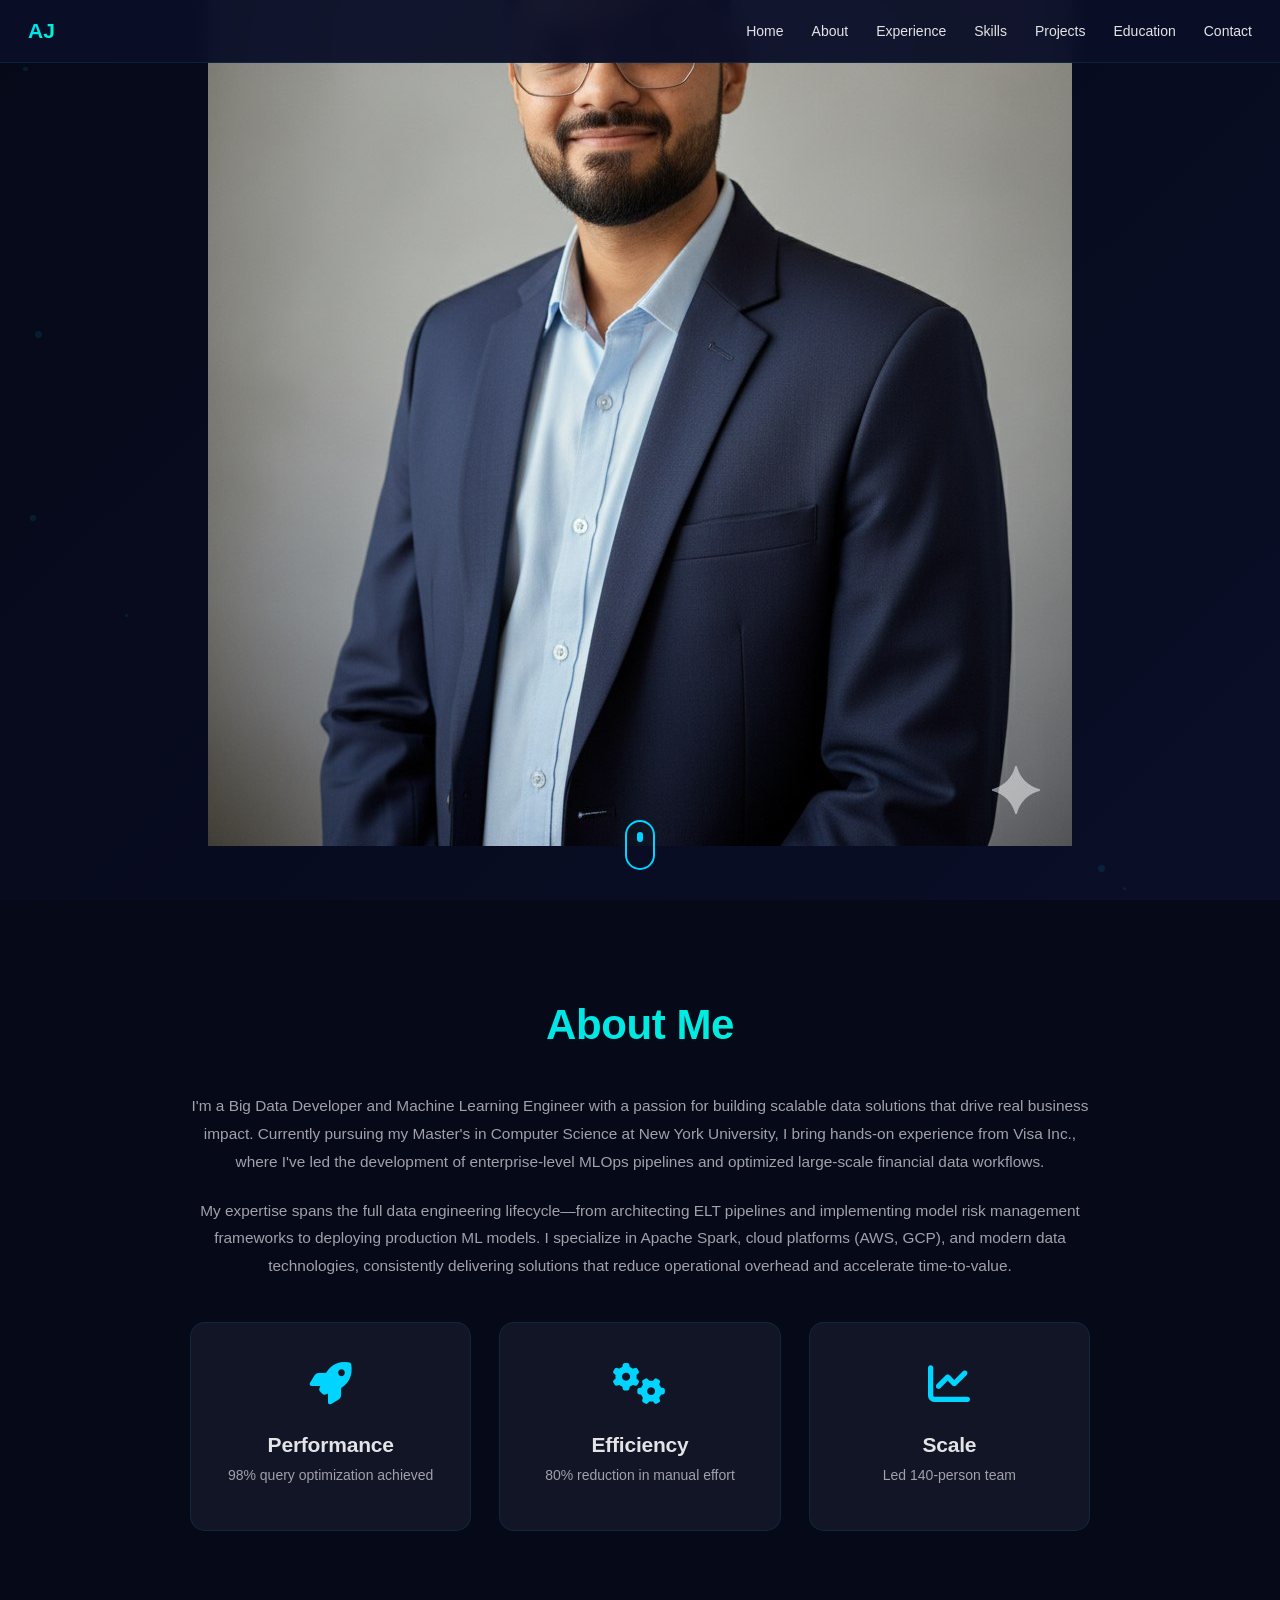
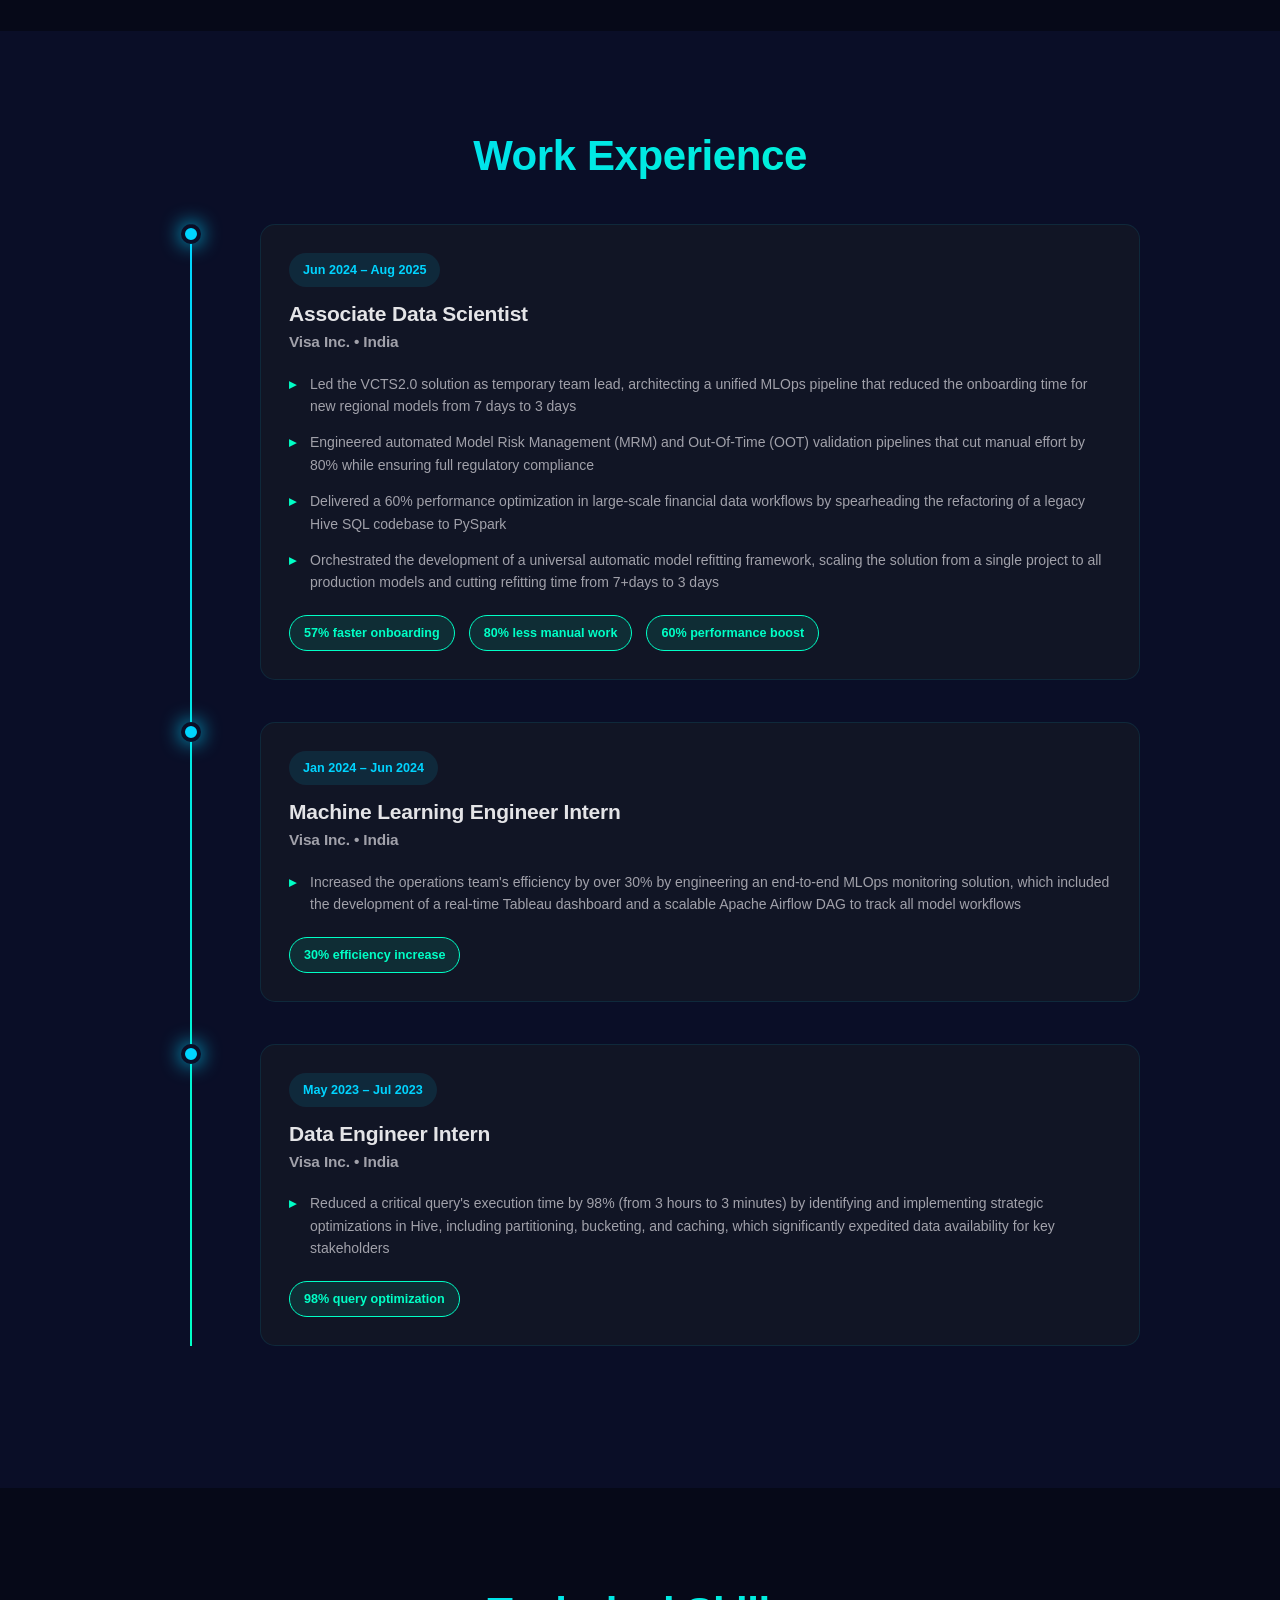
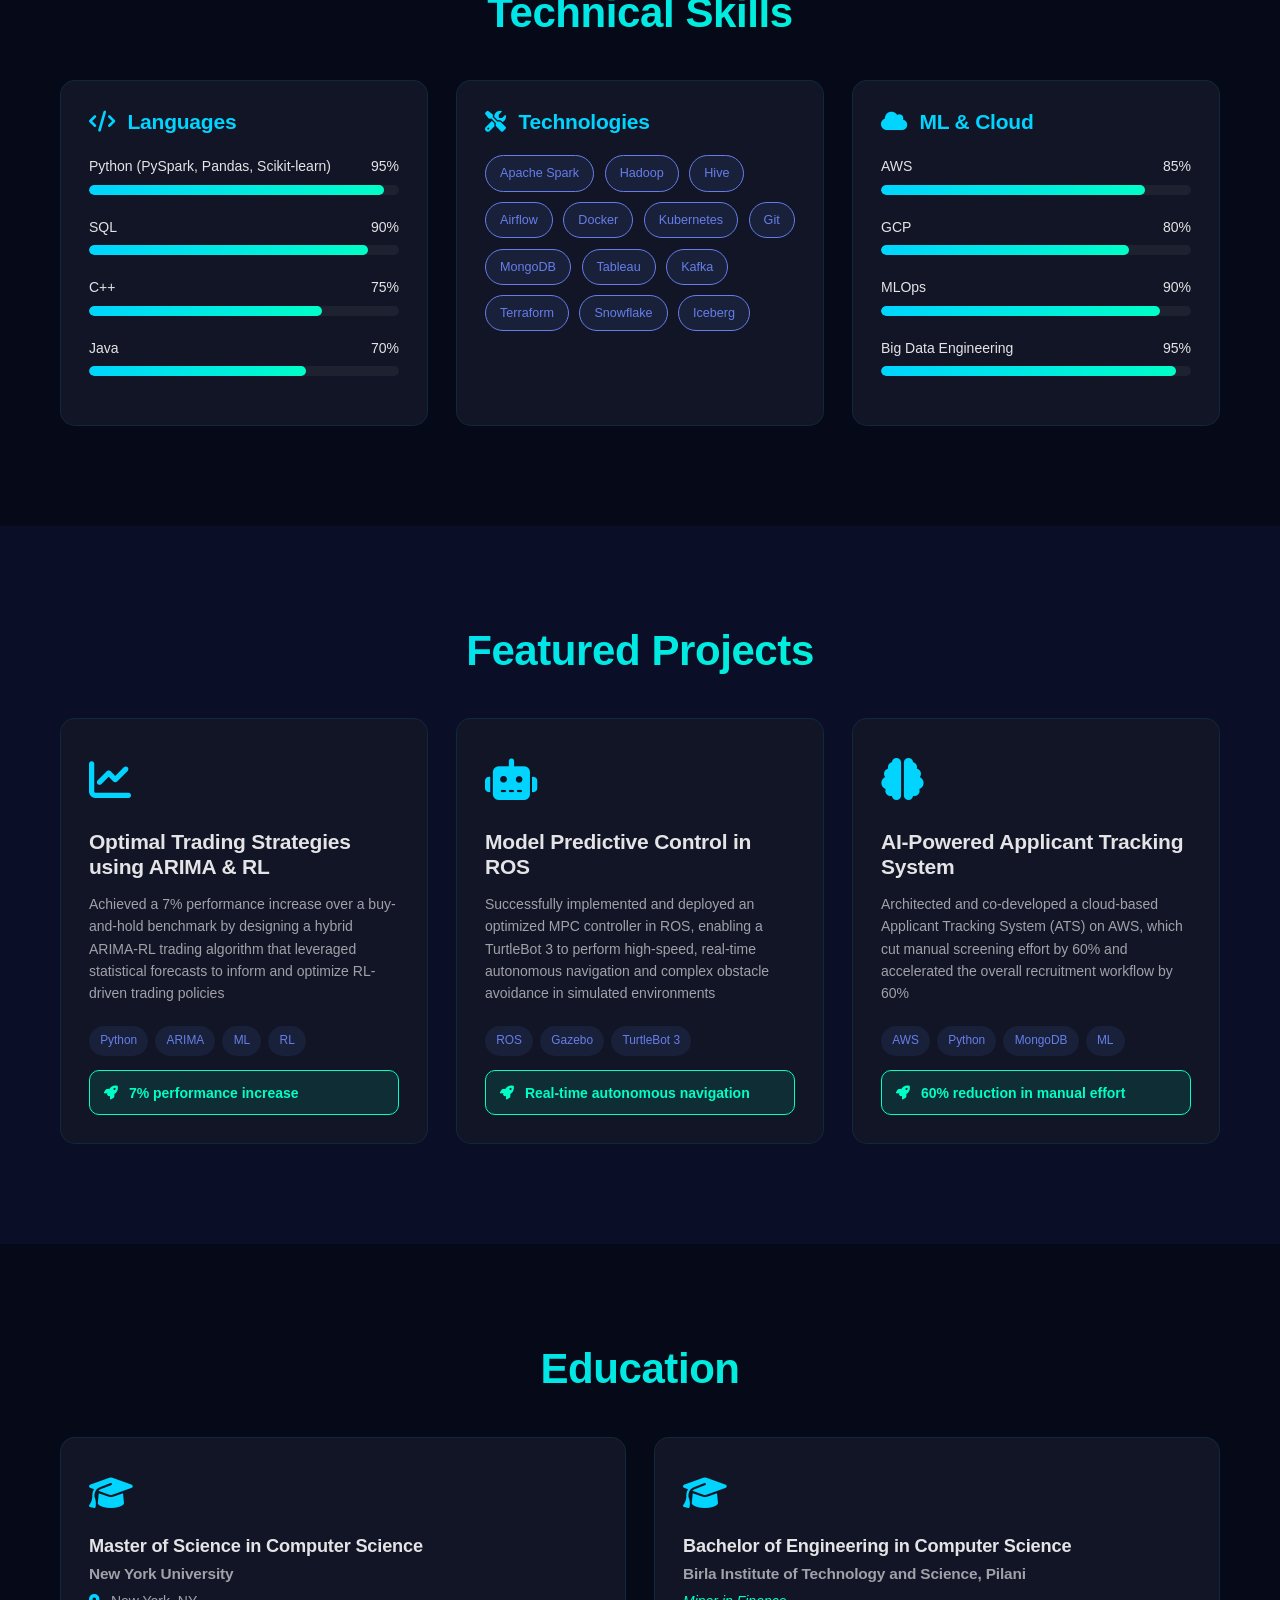
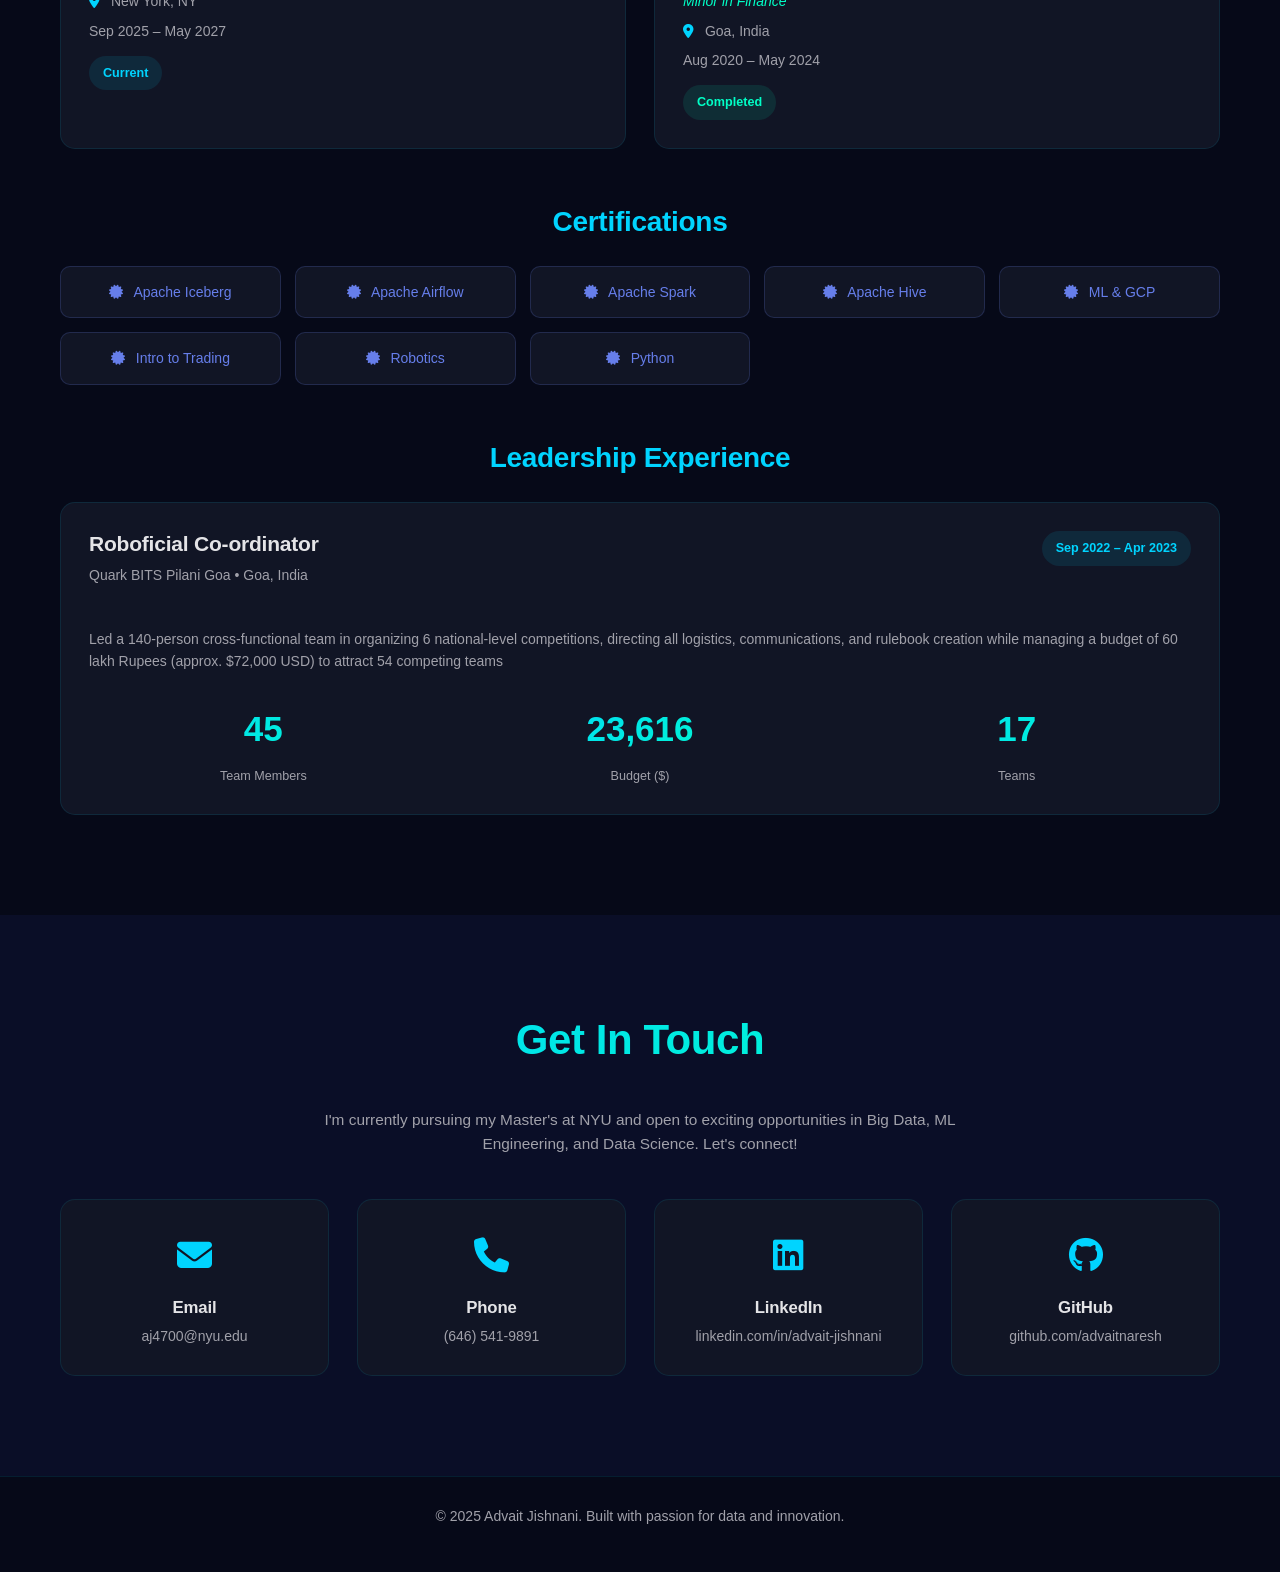
==== index.html @ b46df676 "Draft 4: Portfolio Website" ====
<!DOCTYPE html>
<html lang="en">
<head>
    <meta charset="UTF-8">
    <meta name="viewport" content="width=device-width, initial-scale=1.0">
    <title>Advait Jishnani - Big Data Developer &amp; ML Engineer</title>
    <meta name="description" content="Portfolio of Advait Jishnani - Big Data Developer and Machine Learning Engineer specializing in scalable data solutions and intelligent systems.">
    <link rel="stylesheet" href="style.css">
    <link rel="stylesheet" href="https://cdnjs.cloudflare.com/ajax/libs/font-awesome/6.4.0/css/all.min.css">
</head>
<body>
    <!-- Navigation -->
    <nav class="navbar" id="navbar">
        <div class="nav-container">
            <div class="nav-logo">AJ</div>
            <ul class="nav-menu" id="navMenu">
                <li><a href="#home" class="nav-link">Home</a></li>
                <li><a href="#about" class="nav-link">About</a></li>
                <li><a href="#experience" class="nav-link">Experience</a></li>
                <li><a href="#skills" class="nav-link">Skills</a></li>
                <li><a href="#projects" class="nav-link">Projects</a></li>
                <li><a href="#education" class="nav-link">Education</a></li>
                <li><a href="#contact" class="nav-link">Contact</a></li>
            </ul>
            <div class="nav-toggle" id="navToggle">
                <span></span>
                <span></span>
                <span></span>
            </div>
        </div>
    </nav>

    <!-- Hero Section -->
    <section class="hero" id="home">
        <div class="hero-particles" id="particles"></div>
        <div class="hero-content">
            <!-- <div class="profile-image-container">
                <div class="profile-image">
                    <div class="profile-initials">AJ</div>
                </div>
                <div class="profile-ring"></div>
            </div> -->
            <div class="profile-image-container">
                <div class="profile-image">
                    <img src="Advait_J_Professional_Picture.jpg" alt="Advait Jishnani" class="profile-photo">
                </div>
            <div class="profile-ring"></div>
        </div>
            <h1 class="hero-title">
                <span class="text-reveal">Hi, I'm</span>
                <span class="text-reveal name-highlight">Advait Jishnani</span>
            </h1>
            <p class="hero-subtitle text-reveal">Big Data Developer &amp; ML Engineer</p>
            <p class="hero-tagline text-reveal">Building scalable data solutions and intelligent systems</p>
            <div class="hero-cta">
                <a href="#contact" class="btn btn-primary">Get In Touch</a>
                <a href="#projects" class="btn btn-secondary">View Projects</a>
            </div>
            <div class="hero-social">
                <a href="https://linkedin.com/in/advait-jishnani" target="_blank" aria-label="LinkedIn"><i class="fab fa-linkedin"></i></a>
                <a href="https://github.com/advaitnaresh" target="_blank" aria-label="GitHub"><i class="fab fa-github"></i></a>
                <a href="mailto:aj4700@nyu.edu" aria-label="Email"><i class="fas fa-envelope"></i></a>
            </div>
        </div>
        <div class="scroll-indicator">
            <span></span>
        </div>
    </section>

    <!-- About Section -->
    <section class="about" id="about">
        <div class="container">
            <h2 class="section-title" data-animate="fade-up">About Me</h2>
            <div class="about-content" data-animate="fade-up">
                <p class="about-text">
                    I'm a Big Data Developer and Machine Learning Engineer with a passion for building scalable data solutions that drive real business impact. Currently pursuing my Master's in Computer Science at New York University, I bring hands-on experience from Visa Inc., where I've led the development of enterprise-level MLOps pipelines and optimized large-scale financial data workflows.
                </p>
                <p class="about-text">
                    My expertise spans the full data engineering lifecycle—from architecting ELT pipelines and implementing model risk management frameworks to deploying production ML models. I specialize in Apache Spark, cloud platforms (AWS, GCP), and modern data technologies, consistently delivering solutions that reduce operational overhead and accelerate time-to-value.
                </p>
                <div class="about-highlights">
                    <div class="highlight-card" data-animate="fade-up">
                        <div class="highlight-icon"><i class="fas fa-rocket"></i></div>
                        <h3>Performance</h3>
                        <p>98% query optimization achieved</p>
                    </div>
                    <div class="highlight-card" data-animate="fade-up">
                        <div class="highlight-icon"><i class="fas fa-cogs"></i></div>
                        <h3>Efficiency</h3>
                        <p>80% reduction in manual effort</p>
                    </div>
                    <div class="highlight-card" data-animate="fade-up">
                        <div class="highlight-icon"><i class="fas fa-chart-line"></i></div>
                        <h3>Scale</h3>
                        <p>Led 140-person team</p>
                    </div>
                </div>
            </div>
        </div>
    </section>

    <!-- Experience Section -->
    <section class="experience" id="experience">
        <div class="container">
            <h2 class="section-title" data-animate="fade-up">Work Experience</h2>
            <div class="timeline">
                <!-- Experience 1 -->
                <div class="timeline-item" data-animate="fade-left">
                    <div class="timeline-marker"></div>
                    <div class="timeline-content">
                        <span class="timeline-period">Jun 2024 – Aug 2025</span>
                        <h3>Associate Data Scientist</h3>
                        <h4>Visa Inc. • India</h4>
                        <ul class="achievement-list">
                            <li>Led the VCTS2.0 solution as temporary team lead, architecting a unified MLOps pipeline that reduced the onboarding time for new regional models from 7 days to 3 days</li>
                            <li>Engineered automated Model Risk Management (MRM) and Out-Of-Time (OOT) validation pipelines that cut manual effort by 80% while ensuring full regulatory compliance</li>
                            <li>Delivered a 60% performance optimization in large-scale financial data workflows by spearheading the refactoring of a legacy Hive SQL codebase to PySpark</li>
                            <li>Orchestrated the development of a universal automatic model refitting framework, scaling the solution from a single project to all production models and cutting refitting time from 7+days to 3 days</li>
                        </ul>
                        <div class="metrics-row">
                            <div class="metric-badge">57% faster onboarding</div>
                            <div class="metric-badge">80% less manual work</div>
                            <div class="metric-badge">60% performance boost</div>
                        </div>
                    </div>
                </div>

                <!-- Experience 2 -->
                <div class="timeline-item" data-animate="fade-left">
                    <div class="timeline-marker"></div>
                    <div class="timeline-content">
                        <span class="timeline-period">Jan 2024 – Jun 2024</span>
                        <h3>Machine Learning Engineer Intern</h3>
                        <h4>Visa Inc. • India</h4>
                        <ul class="achievement-list">
                            <li>Increased the operations team's efficiency by over 30% by engineering an end-to-end MLOps monitoring solution, which included the development of a real-time Tableau dashboard and a scalable Apache Airflow DAG to track all model workflows</li>
                        </ul>
                        <div class="metrics-row">
                            <div class="metric-badge">30% efficiency increase</div>
                        </div>
                    </div>
                </div>

                <!-- Experience 3 -->
                <div class="timeline-item" data-animate="fade-left">
                    <div class="timeline-marker"></div>
                    <div class="timeline-content">
                        <span class="timeline-period">May 2023 – Jul 2023</span>
                        <h3>Data Engineer Intern</h3>
                        <h4>Visa Inc. • India</h4>
                        <ul class="achievement-list">
                            <li>Reduced a critical query's execution time by 98% (from 3 hours to 3 minutes) by identifying and implementing strategic optimizations in Hive, including partitioning, bucketing, and caching, which significantly expedited data availability for key stakeholders</li>
                        </ul>
                        <div class="metrics-row">
                            <div class="metric-badge">98% query optimization</div>
                        </div>
                    </div>
                </div>
            </div>
        </div>
    </section>

    <!-- Skills Section -->
    <section class="skills" id="skills">
        <div class="container">
            <h2 class="section-title" data-animate="fade-up">Technical Skills</h2>
            <div class="skills-grid">
                <div class="skill-category" data-animate="fade-up">
                    <h3><i class="fas fa-code"></i> Languages</h3>
                    <div class="skill-item">
                        <div class="skill-info">
                            <span>Python (PySpark, Pandas, Scikit-learn)</span>
                            <span>95%</span>
                        </div>
                        <div class="skill-bar">
                            <div class="skill-progress" data-progress="95"></div>
                        </div>
                    </div>
                    <div class="skill-item">
                        <div class="skill-info">
                            <span>SQL</span>
                            <span>90%</span>
                        </div>
                        <div class="skill-bar">
                            <div class="skill-progress" data-progress="90"></div>
                        </div>
                    </div>
                    <div class="skill-item">
                        <div class="skill-info">
                            <span>C++</span>
                            <span>75%</span>
                        </div>
                        <div class="skill-bar">
                            <div class="skill-progress" data-progress="75"></div>
                        </div>
                    </div>
                    <div class="skill-item">
                        <div class="skill-info">
                            <span>Java</span>
                            <span>70%</span>
                        </div>
                        <div class="skill-bar">
                            <div class="skill-progress" data-progress="70"></div>
                        </div>
                    </div>
                </div>

                <div class="skill-category" data-animate="fade-up">
                    <h3><i class="fas fa-tools"></i> Technologies</h3>
                    <div class="skill-tags">
                        <span class="skill-tag">Apache Spark</span>
                        <span class="skill-tag">Hadoop</span>
                        <span class="skill-tag">Hive</span>
                        <span class="skill-tag">Airflow</span>
                        <span class="skill-tag">Docker</span>
                        <span class="skill-tag">Kubernetes</span>
                        <span class="skill-tag">Git</span>
                        <span class="skill-tag">MongoDB</span>
                        <span class="skill-tag">Tableau</span>
                        <span class="skill-tag">Kafka</span>
                        <span class="skill-tag">Terraform</span>
                        <span class="skill-tag">Snowflake</span>
                        <span class="skill-tag">Iceberg</span>
                    </div>
                </div>

                <div class="skill-category" data-animate="fade-up">
                    <h3><i class="fas fa-cloud"></i> ML &amp; Cloud</h3>
                    <div class="skill-item">
                        <div class="skill-info">
                            <span>AWS</span>
                            <span>85%</span>
                        </div>
                        <div class="skill-bar">
                            <div class="skill-progress" data-progress="85"></div>
                        </div>
                    </div>
                    <div class="skill-item">
                        <div class="skill-info">
                            <span>GCP</span>
                            <span>80%</span>
                        </div>
                        <div class="skill-bar">
                            <div class="skill-progress" data-progress="80"></div>
                        </div>
                    </div>
                    <div class="skill-item">
                        <div class="skill-info">
                            <span>MLOps</span>
                            <span>90%</span>
                        </div>
                        <div class="skill-bar">
                            <div class="skill-progress" data-progress="90"></div>
                        </div>
                    </div>
                    <div class="skill-item">
                        <div class="skill-info">
                            <span>Big Data Engineering</span>
                            <span>95%</span>
                        </div>
                        <div class="skill-bar">
                            <div class="skill-progress" data-progress="95"></div>
                        </div>
                    </div>
                </div>
            </div>
        </div>
    </section>

    <!-- Projects Section -->
    <section class="projects" id="projects">
        <div class="container">
            <h2 class="section-title" data-animate="fade-up">Featured Projects</h2>
            <div class="projects-grid">
                <div class="project-card" data-animate="fade-up">
                    <div class="project-icon"><i class="fas fa-chart-line"></i></div>
                    <h3>Optimal Trading Strategies using ARIMA &amp; RL</h3>
                    <p>Achieved a 7% performance increase over a buy-and-hold benchmark by designing a hybrid ARIMA-RL trading algorithm that leveraged statistical forecasts to inform and optimize RL-driven trading policies</p>
                    <div class="project-tech">
                        <span>Python</span>
                        <span>ARIMA</span>
                        <span>ML</span>
                        <span>RL</span>
                    </div>
                    <div class="project-impact">
                        <i class="fas fa-rocket"></i> 7% performance increase
                    </div>
                </div>

                <div class="project-card" data-animate="fade-up">
                    <div class="project-icon"><i class="fas fa-robot"></i></div>
                    <h3>Model Predictive Control in ROS</h3>
                    <p>Successfully implemented and deployed an optimized MPC controller in ROS, enabling a TurtleBot 3 to perform high-speed, real-time autonomous navigation and complex obstacle avoidance in simulated environments</p>
                    <div class="project-tech">
                        <span>ROS</span>
                        <span>Gazebo</span>
                        <span>TurtleBot 3</span>
                    </div>
                    <div class="project-impact">
                        <i class="fas fa-rocket"></i> Real-time autonomous navigation
                    </div>
                </div>

                <div class="project-card" data-animate="fade-up">
                    <div class="project-icon"><i class="fas fa-brain"></i></div>
                    <h3>AI-Powered Applicant Tracking System</h3>
                    <p>Architected and co-developed a cloud-based Applicant Tracking System (ATS) on AWS, which cut manual screening effort by 60% and accelerated the overall recruitment workflow by 60%</p>
                    <div class="project-tech">
                        <span>AWS</span>
                        <span>Python</span>
                        <span>MongoDB</span>
                        <span>ML</span>
                    </div>
                    <div class="project-impact">
                        <i class="fas fa-rocket"></i> 60% reduction in manual effort
                    </div>
                </div>
            </div>
        </div>
    </section>

    <!-- Education Section -->
    <section class="education" id="education">
        <div class="container">
            <h2 class="section-title" data-animate="fade-up">Education</h2>
            <div class="education-grid">
                <div class="education-card" data-animate="fade-up">
                    <div class="education-icon"><i class="fas fa-graduation-cap"></i></div>
                    <h3>Master of Science in Computer Science</h3>
                    <h4>New York University</h4>
                    <p class="education-location"><i class="fas fa-map-marker-alt"></i> New York, NY</p>
                    <p class="education-period">Sep 2025 – May 2027</p>
                    <span class="education-badge">Current</span>
                </div>

                <div class="education-card" data-animate="fade-up">
                    <div class="education-icon"><i class="fas fa-graduation-cap"></i></div>
                    <h3>Bachelor of Engineering in Computer Science</h3>
                    <h4>Birla Institute of Technology and Science, Pilani</h4>
                    <p class="education-minor">Minor in Finance</p>
                    <p class="education-location"><i class="fas fa-map-marker-alt"></i> Goa, India</p>
                    <p class="education-period">Aug 2020 – May 2024</p>
                    <span class="education-badge completed">Completed</span>
                </div>
            </div>

            <div class="certifications" data-animate="fade-up">
                <h3 class="subsection-title">Certifications</h3>
                <div class="cert-grid">
                    <div class="cert-item"><i class="fas fa-certificate"></i> Apache Iceberg</div>
                    <div class="cert-item"><i class="fas fa-certificate"></i> Apache Airflow</div>
                    <div class="cert-item"><i class="fas fa-certificate"></i> Apache Spark</div>
                    <div class="cert-item"><i class="fas fa-certificate"></i> Apache Hive</div>
                    <div class="cert-item"><i class="fas fa-certificate"></i> ML &amp; GCP</div>
                    <div class="cert-item"><i class="fas fa-certificate"></i> Intro to Trading</div>
                    <div class="cert-item"><i class="fas fa-certificate"></i> Robotics</div>
                    <div class="cert-item"><i class="fas fa-certificate"></i> Python</div>
                </div>
            </div>

            <div class="leadership" data-animate="fade-up">
                <h3 class="subsection-title">Leadership Experience</h3>
                <div class="leadership-card">
                    <div class="leadership-header">
                        <div>
                            <h4>Roboficial Co-ordinator</h4>
                            <p>Quark BITS Pilani Goa • Goa, India</p>
                        </div>
                        <span class="leadership-period">Sep 2022 – Apr 2023</span>
                    </div>
                    <p>Led a 140-person cross-functional team in organizing 6 national-level competitions, directing all logistics, communications, and rulebook creation while managing a budget of 60 lakh Rupees (approx. $72,000 USD) to attract 54 competing teams</p>
                    <div class="leadership-metrics">
                        <div class="leadership-stat">
                            <span class="stat-number" data-count="140">0</span>
                            <span class="stat-label">Team Members</span>
                        </div>
                        <div class="leadership-stat">
                            <span class="stat-number" data-count="72000">0</span>
                            <span class="stat-label">Budget ($)</span>
                        </div>
                        <div class="leadership-stat">
                            <span class="stat-number" data-count="54">0</span>
                            <span class="stat-label">Teams</span>
                        </div>
                    </div>
                </div>
            </div>
        </div>
    </section>

    <!-- Contact Section -->
    <section class="contact" id="contact">
        <div class="container">
            <h2 class="section-title" data-animate="fade-up">Get In Touch</h2>
            <p class="contact-intro" data-animate="fade-up">I'm currently pursuing my Master's at NYU and open to exciting opportunities in Big Data, ML Engineering, and Data Science. Let's connect!</p>
            <div class="contact-grid">
                <div class="contact-card" data-animate="fade-up">
                    <div class="contact-icon"><i class="fas fa-envelope"></i></div>
                    <h3>Email</h3>
                    <a href="mailto:aj4700@nyu.edu">aj4700@nyu.edu</a>
                </div>
                <div class="contact-card" data-animate="fade-up">
                    <div class="contact-icon"><i class="fas fa-phone"></i></div>
                    <h3>Phone</h3>
                    <a href="tel:+16465419891">(646) 541-9891</a>
                </div>
                <div class="contact-card" data-animate="fade-up">
                    <div class="contact-icon"><i class="fab fa-linkedin"></i></div>
                    <h3>LinkedIn</h3>
                    <a href="https://linkedin.com/in/advait-jishnani" target="_blank">linkedin.com/in/advait-jishnani</a>
                </div>
                <div class="contact-card" data-animate="fade-up">
                    <div class="contact-icon"><i class="fab fa-github"></i></div>
                    <h3>GitHub</h3>
                    <a href="https://github.com/advaitnaresh" target="_blank">github.com/advaitnaresh</a>
                </div>
            </div>
        </div>
    </section>

    <!-- Footer -->
    <footer class="footer">
        <div class="container">
            <p>&copy; 2025 Advait Jishnani. Built with passion for data and innovation.</p>
        </div>
    </footer>

    <script src="app.js"></script>
</body>
</html>
---- style.css ----
:root {
  /* Primitive Color Tokens */
  --color-white: rgba(255, 255, 255, 1);
  --color-black: rgba(0, 0, 0, 1);
  --color-cream-50: rgba(252, 252, 249, 1);
  --color-cream-100: rgba(255, 255, 253, 1);
  --color-gray-200: rgba(245, 245, 245, 1);
  --color-gray-300: rgba(167, 169, 169, 1);
  --color-gray-400: rgba(119, 124, 124, 1);
  --color-slate-500: rgba(98, 108, 113, 1);
  --color-brown-600: rgba(94, 82, 64, 1);
  --color-charcoal-700: rgba(31, 33, 33, 1);
  --color-charcoal-800: rgba(38, 40, 40, 1);
  --color-slate-900: rgba(19, 52, 59, 1);
  --color-teal-300: rgba(50, 184, 198, 1);
  --color-teal-400: rgba(45, 166, 178, 1);
  --color-teal-500: rgba(33, 128, 141, 1);
  --color-teal-600: rgba(29, 116, 128, 1);
  --color-teal-700: rgba(26, 104, 115, 1);
  --color-teal-800: rgba(41, 150, 161, 1);
  --color-red-400: rgba(255, 84, 89, 1);
  --color-red-500: rgba(192, 21, 47, 1);
  --color-orange-400: rgba(230, 129, 97, 1);
  --color-orange-500: rgba(168, 75, 47, 1);

  /* RGB versions for opacity control */
  --color-brown-600-rgb: 94, 82, 64;
  --color-teal-500-rgb: 33, 128, 141;
  --color-slate-900-rgb: 19, 52, 59;
  --color-slate-500-rgb: 98, 108, 113;
  --color-red-500-rgb: 192, 21, 47;
  --color-red-400-rgb: 255, 84, 89;
  --color-orange-500-rgb: 168, 75, 47;
  --color-orange-400-rgb: 230, 129, 97;

  /* Background color tokens (Light Mode) */
  --color-bg-1: rgba(59, 130, 246, 0.08); /* Light blue */
  --color-bg-2: rgba(245, 158, 11, 0.08); /* Light yellow */
  --color-bg-3: rgba(34, 197, 94, 0.08); /* Light green */
  --color-bg-4: rgba(239, 68, 68, 0.08); /* Light red */
  --color-bg-5: rgba(147, 51, 234, 0.08); /* Light purple */
  --color-bg-6: rgba(249, 115, 22, 0.08); /* Light orange */
  --color-bg-7: rgba(236, 72, 153, 0.08); /* Light pink */
  --color-bg-8: rgba(6, 182, 212, 0.08); /* Light cyan */

  /* Semantic Color Tokens (Light Mode) */
  --color-background: var(--color-cream-50);
  --color-surface: var(--color-cream-100);
  --color-text: var(--color-slate-900);
  --color-text-secondary: var(--color-slate-500);
  --color-primary: var(--color-teal-500);
  --color-primary-hover: var(--color-teal-600);
  --color-primary-active: var(--color-teal-700);
  --color-secondary: rgba(var(--color-brown-600-rgb), 0.12);
  --color-secondary-hover: rgba(var(--color-brown-600-rgb), 0.2);
  --color-secondary-active: rgba(var(--color-brown-600-rgb), 0.25);
  --color-border: rgba(var(--color-brown-600-rgb), 0.2);
  --color-btn-primary-text: var(--color-cream-50);
  --color-card-border: rgba(var(--color-brown-600-rgb), 0.12);
  --color-card-border-inner: rgba(var(--color-brown-600-rgb), 0.12);
  --color-error: var(--color-red-500);
  --color-success: var(--color-teal-500);
  --color-warning: var(--color-orange-500);
  --color-info: var(--color-slate-500);
  --color-focus-ring: rgba(var(--color-teal-500-rgb), 0.4);
  --color-select-caret: rgba(var(--color-slate-900-rgb), 0.8);

  /* Common style patterns */
  --focus-ring: 0 0 0 3px var(--color-focus-ring);
  --focus-outline: 2px solid var(--color-primary);
  --status-bg-opacity: 0.15;
  --status-border-opacity: 0.25;
  --select-caret-light: url("data:image/svg+xml,%3Csvg xmlns='http://www.w3.org/2000/svg' width='16' height='16' viewBox='0 0 24 24' fill='none' stroke='%23134252' stroke-width='2' stroke-linecap='round' stroke-linejoin='round'%3E%3Cpolyline points='6 9 12 15 18 9'%3E%3C/polyline%3E%3C/svg%3E");
  --select-caret-dark: url("data:image/svg+xml,%3Csvg xmlns='http://www.w3.org/2000/svg' width='16' height='16' viewBox='0 0 24 24' fill='none' stroke='%23f5f5f5' stroke-width='2' stroke-linecap='round' stroke-linejoin='round'%3E%3Cpolyline points='6 9 12 15 18 9'%3E%3C/polyline%3E%3C/svg%3E");

  /* RGB versions for opacity control */
  --color-success-rgb: 33, 128, 141;
  --color-error-rgb: 192, 21, 47;
  --color-warning-rgb: 168, 75, 47;
  --color-info-rgb: 98, 108, 113;

  /* Typography */
  --font-family-base: "FKGroteskNeue", "Geist", "Inter", -apple-system,
    BlinkMacSystemFont, "Segoe UI", Roboto, sans-serif;
  --font-family-mono: "Berkeley Mono", ui-monospace, SFMono-Regular, Menlo,
    Monaco, Consolas, monospace;
  --font-size-xs: 11px;
  --font-size-sm: 12px;
  --font-size-base: 14px;
  --font-size-md: 14px;
  --font-size-lg: 16px;
  --font-size-xl: 18px;
  --font-size-2xl: 20px;
  --font-size-3xl: 24px;
  --font-size-4xl: 30px;
  --font-weight-normal: 400;
  --font-weight-medium: 500;
  --font-weight-semibold: 550;
  --font-weight-bold: 600;
  --line-height-tight: 1.2;
  --line-height-normal: 1.5;
  --letter-spacing-tight: -0.01em;

  /* Spacing */
  --space-0: 0;
  --space-1: 1px;
  --space-2: 2px;
  --space-4: 4px;
  --space-6: 6px;
  --space-8: 8px;
  --space-10: 10px;
  --space-12: 12px;
  --space-16: 16px;
  --space-20: 20px;
  --space-24: 24px;
  --space-32: 32px;

  /* Border Radius */
  --radius-sm: 6px;
  --radius-base: 8px;
  --radius-md: 10px;
  --radius-lg: 12px;
  --radius-full: 9999px;

  /* Shadows */
  --shadow-xs: 0 1px 2px rgba(0, 0, 0, 0.02);
  --shadow-sm: 0 1px 3px rgba(0, 0, 0, 0.04), 0 1px 2px rgba(0, 0, 0, 0.02);
  --shadow-md: 0 4px 6px -1px rgba(0, 0, 0, 0.04),
    0 2px 4px -1px rgba(0, 0, 0, 0.02);
  --shadow-lg: 0 10px 15px -3px rgba(0, 0, 0, 0.04),
    0 4px 6px -2px rgba(0, 0, 0, 0.02);
  --shadow-inset-sm: inset 0 1px 0 rgba(255, 255, 255, 0.15),
    inset 0 -1px 0 rgba(0, 0, 0, 0.03);

  /* Animation */
  --duration-fast: 150ms;
  --duration-normal: 250ms;
  --ease-standard: cubic-bezier(0.16, 1, 0.3, 1);

  /* Layout */
  --container-sm: 640px;
  --container-md: 768px;
  --container-lg: 1024px;
  --container-xl: 1280px;
}

/* Dark mode colors */
@media (prefers-color-scheme: dark) {
  :root {
    /* RGB versions for opacity control (Dark Mode) */
    --color-gray-400-rgb: 119, 124, 124;
    --color-teal-300-rgb: 50, 184, 198;
    --color-gray-300-rgb: 167, 169, 169;
    --color-gray-200-rgb: 245, 245, 245;

    /* Background color tokens (Dark Mode) */
    --color-bg-1: rgba(29, 78, 216, 0.15); /* Dark blue */
    --color-bg-2: rgba(180, 83, 9, 0.15); /* Dark yellow */
    --color-bg-3: rgba(21, 128, 61, 0.15); /* Dark green */
    --color-bg-4: rgba(185, 28, 28, 0.15); /* Dark red */
    --color-bg-5: rgba(107, 33, 168, 0.15); /* Dark purple */
    --color-bg-6: rgba(194, 65, 12, 0.15); /* Dark orange */
    --color-bg-7: rgba(190, 24, 93, 0.15); /* Dark pink */
    --color-bg-8: rgba(8, 145, 178, 0.15); /* Dark cyan */

    /* Semantic Color Tokens (Dark Mode) */
    --color-background: var(--color-charcoal-700);
    --color-surface: var(--color-charcoal-800);
    --color-text: var(--color-gray-200);
    --color-text-secondary: rgba(var(--color-gray-300-rgb), 0.7);
    --color-primary: var(--color-teal-300);
    --color-primary-hover: var(--color-teal-400);
    --color-primary-active: var(--color-teal-800);
    --color-secondary: rgba(var(--color-gray-400-rgb), 0.15);
    --color-secondary-hover: rgba(var(--color-gray-400-rgb), 0.25);
    --color-secondary-active: rgba(var(--color-gray-400-rgb), 0.3);
    --color-border: rgba(var(--color-gray-400-rgb), 0.3);
    --color-error: var(--color-red-400);
    --color-success: var(--color-teal-300);
    --color-warning: var(--color-orange-400);
    --color-info: var(--color-gray-300);
    --color-focus-ring: rgba(var(--color-teal-300-rgb), 0.4);
    --color-btn-primary-text: var(--color-slate-900);
    --color-card-border: rgba(var(--color-gray-400-rgb), 0.2);
    --color-card-border-inner: rgba(var(--color-gray-400-rgb), 0.15);
    --shadow-inset-sm: inset 0 1px 0 rgba(255, 255, 255, 0.1),
      inset 0 -1px 0 rgba(0, 0, 0, 0.15);
    --button-border-secondary: rgba(var(--color-gray-400-rgb), 0.2);
    --color-border-secondary: rgba(var(--color-gray-400-rgb), 0.2);
    --color-select-caret: rgba(var(--color-gray-200-rgb), 0.8);

    /* Common style patterns - updated for dark mode */
    --focus-ring: 0 0 0 3px var(--color-focus-ring);
    --focus-outline: 2px solid var(--color-primary);
    --status-bg-opacity: 0.15;
    --status-border-opacity: 0.25;
    --select-caret-light: url("data:image/svg+xml,%3Csvg xmlns='http://www.w3.org/2000/svg' width='16' height='16' viewBox='0 0 24 24' fill='none' stroke='%23134252' stroke-width='2' stroke-linecap='round' stroke-linejoin='round'%3E%3Cpolyline points='6 9 12 15 18 9'%3E%3C/polyline%3E%3C/svg%3E");
    --select-caret-dark: url("data:image/svg+xml,%3Csvg xmlns='http://www.w3.org/2000/svg' width='16' height='16' viewBox='0 0 24 24' fill='none' stroke='%23f5f5f5' stroke-width='2' stroke-linecap='round' stroke-linejoin='round'%3E%3Cpolyline points='6 9 12 15 18 9'%3E%3C/polyline%3E%3C/svg%3E");

    /* RGB versions for dark mode */
    --color-success-rgb: var(--color-teal-300-rgb);
    --color-error-rgb: var(--color-red-400-rgb);
    --color-warning-rgb: var(--color-orange-400-rgb);
    --color-info-rgb: var(--color-gray-300-rgb);
  }
}

/* Data attribute for manual theme switching */
[data-color-scheme="dark"] {
  /* RGB versions for opacity control (dark mode) */
  --color-gray-400-rgb: 119, 124, 124;
  --color-teal-300-rgb: 50, 184, 198;
  --color-gray-300-rgb: 167, 169, 169;
  --color-gray-200-rgb: 245, 245, 245;

  /* Colorful background palette - Dark Mode */
  --color-bg-1: rgba(29, 78, 216, 0.15); /* Dark blue */
  --color-bg-2: rgba(180, 83, 9, 0.15); /* Dark yellow */
  --color-bg-3: rgba(21, 128, 61, 0.15); /* Dark green */
  --color-bg-4: rgba(185, 28, 28, 0.15); /* Dark red */
  --color-bg-5: rgba(107, 33, 168, 0.15); /* Dark purple */
  --color-bg-6: rgba(194, 65, 12, 0.15); /* Dark orange */
  --color-bg-7: rgba(190, 24, 93, 0.15); /* Dark pink */
  --color-bg-8: rgba(8, 145, 178, 0.15); /* Dark cyan */

  /* Semantic Color Tokens (Dark Mode) */
  --color-background: var(--color-charcoal-700);
  --color-surface: var(--color-charcoal-800);
  --color-text: var(--color-gray-200);
  --color-text-secondary: rgba(var(--color-gray-300-rgb), 0.7);
  --color-primary: var(--color-teal-300);
  --color-primary-hover: var(--color-teal-400);
  --color-primary-active: var(--color-teal-800);
  --color-secondary: rgba(var(--color-gray-400-rgb), 0.15);
  --color-secondary-hover: rgba(var(--color-gray-400-rgb), 0.25);
  --color-secondary-active: rgba(var(--color-gray-400-rgb), 0.3);
  --color-border: rgba(var(--color-gray-400-rgb), 0.3);
  --color-error: var(--color-red-400);
  --color-success: var(--color-teal-300);
  --color-warning: var(--color-orange-400);
  --color-info: var(--color-gray-300);
  --color-focus-ring: rgba(var(--color-teal-300-rgb), 0.4);
  --color-btn-primary-text: var(--color-slate-900);
  --color-card-border: rgba(var(--color-gray-400-rgb), 0.15);
  --color-card-border-inner: rgba(var(--color-gray-400-rgb), 0.15);
  --shadow-inset-sm: inset 0 1px 0 rgba(255, 255, 255, 0.1),
    inset 0 -1px 0 rgba(0, 0, 0, 0.15);
  --color-border-secondary: rgba(var(--color-gray-400-rgb), 0.2);
  --color-select-caret: rgba(var(--color-gray-200-rgb), 0.8);

  /* Common style patterns - updated for dark mode */
  --focus-ring: 0 0 0 3px var(--color-focus-ring);
  --focus-outline: 2px solid var(--color-primary);
  --status-bg-opacity: 0.15;
  --status-border-opacity: 0.25;
  --select-caret-light: url("data:image/svg+xml,%3Csvg xmlns='http://www.w3.org/2000/svg' width='16' height='16' viewBox='0 0 24 24' fill='none' stroke='%23134252' stroke-width='2' stroke-linecap='round' stroke-linejoin='round'%3E%3Cpolyline points='6 9 12 15 18 9'%3E%3C/polyline%3E%3C/svg%3E");
  --select-caret-dark: url("data:image/svg+xml,%3Csvg xmlns='http://www.w3.org/2000/svg' width='16' height='16' viewBox='0 0 24 24' fill='none' stroke='%23f5f5f5' stroke-width='2' stroke-linecap='round' stroke-linejoin='round'%3E%3Cpolyline points='6 9 12 15 18 9'%3E%3C/polyline%3E%3C/svg%3E");

  /* RGB versions for dark mode */
  --color-success-rgb: var(--color-teal-300-rgb);
  --color-error-rgb: var(--color-red-400-rgb);
  --color-warning-rgb: var(--color-orange-400-rgb);
  --color-info-rgb: var(--color-gray-300-rgb);
}

[data-color-scheme="light"] {
  /* RGB versions for opacity control (light mode) */
  --color-brown-600-rgb: 94, 82, 64;
  --color-teal-500-rgb: 33, 128, 141;
  --color-slate-900-rgb: 19, 52, 59;

  /* Semantic Color Tokens (Light Mode) */
  --color-background: var(--color-cream-50);
  --color-surface: var(--color-cream-100);
  --color-text: var(--color-slate-900);
  --color-text-secondary: var(--color-slate-500);
  --color-primary: var(--color-teal-500);
  --color-primary-hover: var(--color-teal-600);
  --color-primary-active: var(--color-teal-700);
  --color-secondary: rgba(var(--color-brown-600-rgb), 0.12);
  --color-secondary-hover: rgba(var(--color-brown-600-rgb), 0.2);
  --color-secondary-active: rgba(var(--color-brown-600-rgb), 0.25);
  --color-border: rgba(var(--color-brown-600-rgb), 0.2);
  --color-btn-primary-text: var(--color-cream-50);
  --color-card-border: rgba(var(--color-brown-600-rgb), 0.12);
  --color-card-border-inner: rgba(var(--color-brown-600-rgb), 0.12);
  --color-error: var(--color-red-500);
  --color-success: var(--color-teal-500);
  --color-warning: var(--color-orange-500);
  --color-info: var(--color-slate-500);
  --color-focus-ring: rgba(var(--color-teal-500-rgb), 0.4);

  /* RGB versions for light mode */
  --color-success-rgb: var(--color-teal-500-rgb);
  --color-error-rgb: var(--color-red-500-rgb);
  --color-warning-rgb: var(--color-orange-500-rgb);
  --color-info-rgb: var(--color-slate-500-rgb);
}

/* Base styles */
html {
  font-size: var(--font-size-base);
  font-family: var(--font-family-base);
  line-height: var(--line-height-normal);
  color: var(--color-text);
  background-color: var(--color-background);
  -webkit-font-smoothing: antialiased;
  box-sizing: border-box;
}

body {
  margin: 0;
  padding: 0;
}

*,
*::before,
*::after {
  box-sizing: inherit;
}

/* Typography */
h1,
h2,
h3,
h4,
h5,
h6 {
  margin: 0;
  font-weight: var(--font-weight-semibold);
  line-height: var(--line-height-tight);
  color: var(--color-text);
  letter-spacing: var(--letter-spacing-tight);
}

h1 {
  font-size: var(--font-size-4xl);
}
h2 {
  font-size: var(--font-size-3xl);
}
h3 {
  font-size: var(--font-size-2xl);
}
h4 {
  font-size: var(--font-size-xl);
}
h5 {
  font-size: var(--font-size-lg);
}
h6 {
  font-size: var(--font-size-md);
}

p {
  margin: 0 0 var(--space-16) 0;
}

a {
  color: var(--color-primary);
  text-decoration: none;
  transition: color var(--duration-fast) var(--ease-standard);
}

a:hover {
  color: var(--color-primary-hover);
}

code,
pre {
  font-family: var(--font-family-mono);
  font-size: calc(var(--font-size-base) * 0.95);
  background-color: var(--color-secondary);
  border-radius: var(--radius-sm);
}

code {
  padding: var(--space-1) var(--space-4);
}

pre {
  padding: var(--space-16);
  margin: var(--space-16) 0;
  overflow: auto;
  border: 1px solid var(--color-border);
}

pre code {
  background: none;
  padding: 0;
}

/* Buttons */
.btn {
  display: inline-flex;
  align-items: center;
  justify-content: center;
  padding: var(--space-8) var(--space-16);
  border-radius: var(--radius-base);
  font-size: var(--font-size-base);
  font-weight: 500;
  line-height: 1.5;
  cursor: pointer;
  transition: all var(--duration-normal) var(--ease-standard);
  border: none;
  text-decoration: none;
  position: relative;
}

.btn:focus-visible {
  outline: none;
  box-shadow: var(--focus-ring);
}

.btn--primary {
  background: var(--color-primary);
  color: var(--color-btn-primary-text);
}

.btn--primary:hover {
  background: var(--color-primary-hover);
}

.btn--primary:active {
  background: var(--color-primary-active);
}

.btn--secondary {
  background: var(--color-secondary);
  color: var(--color-text);
}

.btn--secondary:hover {
  background: var(--color-secondary-hover);
}

.btn--secondary:active {
  background: var(--color-secondary-active);
}

.btn--outline {
  background: transparent;
  border: 1px solid var(--color-border);
  color: var(--color-text);
}

.btn--outline:hover {
  background: var(--color-secondary);
}

.btn--sm {
  padding: var(--space-4) var(--space-12);
  font-size: var(--font-size-sm);
  border-radius: var(--radius-sm);
}

.btn--lg {
  padding: var(--space-10) var(--space-20);
  font-size: var(--font-size-lg);
  border-radius: var(--radius-md);
}

.btn--full-width {
  width: 100%;
}

.btn:disabled {
  opacity: 0.5;
  cursor: not-allowed;
}

/* Form elements */
.form-control {
  display: block;
  width: 100%;
  padding: var(--space-8) var(--space-12);
  font-size: var(--font-size-md);
  line-height: 1.5;
  color: var(--color-text);
  background-color: var(--color-surface);
  border: 1px solid var(--color-border);
  border-radius: var(--radius-base);
  transition: border-color var(--duration-fast) var(--ease-standard),
    box-shadow var(--duration-fast) var(--ease-standard);
}

textarea.form-control {
  font-family: var(--font-family-base);
  font-size: var(--font-size-base);
}

select.form-control {
  padding: var(--space-8) var(--space-12);
  -webkit-appearance: none;
  -moz-appearance: none;
  appearance: none;
  background-image: var(--select-caret-light);
  background-repeat: no-repeat;
  background-position: right var(--space-12) center;
  background-size: 16px;
  padding-right: var(--space-32);
}

/* Add a dark mode specific caret */
@media (prefers-color-scheme: dark) {
  select.form-control {
    background-image: var(--select-caret-dark);
  }
}

/* Also handle data-color-scheme */
[data-color-scheme="dark"] select.form-control {
  background-image: var(--select-caret-dark);
}

[data-color-scheme="light"] select.form-control {
  background-image: var(--select-caret-light);
}

.form-control:focus {
  border-color: var(--color-primary);
  outline: var(--focus-outline);
}

.form-label {
  display: block;
  margin-bottom: var(--space-8);
  font-weight: var(--font-weight-medium);
  font-size: var(--font-size-sm);
}

.form-group {
  margin-bottom: var(--space-16);
}

/* Card component */
.card {
  background-color: var(--color-surface);
  border-radius: var(--radius-lg);
  border: 1px solid var(--color-card-border);
  box-shadow: var(--shadow-sm);
  overflow: hidden;
  transition: box-shadow var(--duration-normal) var(--ease-standard);
}

.card:hover {
  box-shadow: var(--shadow-md);
}

.card__body {
  padding: var(--space-16);
}

.card__header,
.card__footer {
  padding: var(--space-16);
  border-bottom: 1px solid var(--color-card-border-inner);
}

/* Status indicators - simplified with CSS variables */
.status {
  display: inline-flex;
  align-items: center;
  padding: var(--space-6) var(--space-12);
  border-radius: var(--radius-full);
  font-weight: var(--font-weight-medium);
  font-size: var(--font-size-sm);
}

.status--success {
  background-color: rgba(
    var(--color-success-rgb, 33, 128, 141),
    var(--status-bg-opacity)
  );
  color: var(--color-success);
  border: 1px solid
    rgba(var(--color-success-rgb, 33, 128, 141), var(--status-border-opacity));
}

.status--error {
  background-color: rgba(
    var(--color-error-rgb, 192, 21, 47),
    var(--status-bg-opacity)
  );
  color: var(--color-error);
  border: 1px solid
    rgba(var(--color-error-rgb, 192, 21, 47), var(--status-border-opacity));
}

.status--warning {
  background-color: rgba(
    var(--color-warning-rgb, 168, 75, 47),
    var(--status-bg-opacity)
  );
  color: var(--color-warning);
  border: 1px solid
    rgba(var(--color-warning-rgb, 168, 75, 47), var(--status-border-opacity));
}

.status--info {
  background-color: rgba(
    var(--color-info-rgb, 98, 108, 113),
    var(--status-bg-opacity)
  );
  color: var(--color-info);
  border: 1px solid
    rgba(var(--color-info-rgb, 98, 108, 113), var(--status-border-opacity));
}

/* Container layout */
.container {
  width: 100%;
  margin-right: auto;
  margin-left: auto;
  padding-right: var(--space-16);
  padding-left: var(--space-16);
}

@media (min-width: 640px) {
  .container {
    max-width: var(--container-sm);
  }
}
@media (min-width: 768px) {
  .container {
    max-width: var(--container-md);
  }
}
@media (min-width: 1024px) {
  .container {
    max-width: var(--container-lg);
  }
}
@media (min-width: 1280px) {
  .container {
    max-width: var(--container-xl);
  }
}

/* Utility classes */
.flex {
  display: flex;
}
.flex-col {
  flex-direction: column;
}
.items-center {
  align-items: center;
}
.justify-center {
  justify-content: center;
}
.justify-between {
  justify-content: space-between;
}
.gap-4 {
  gap: var(--space-4);
}
.gap-8 {
  gap: var(--space-8);
}
.gap-16 {
  gap: var(--space-16);
}

.m-0 {
  margin: 0;
}
.mt-8 {
  margin-top: var(--space-8);
}
.mb-8 {
  margin-bottom: var(--space-8);
}
.mx-8 {
  margin-left: var(--space-8);
  margin-right: var(--space-8);
}
.my-8 {
  margin-top: var(--space-8);
  margin-bottom: var(--space-8);
}

.p-0 {
  padding: 0;
}
.py-8 {
  padding-top: var(--space-8);
  padding-bottom: var(--space-8);
}
.px-8 {
  padding-left: var(--space-8);
  padding-right: var(--space-8);
}
.py-16 {
  padding-top: var(--space-16);
  padding-bottom: var(--space-16);
}
.px-16 {
  padding-left: var(--space-16);
  padding-right: var(--space-16);
}

.block {
  display: block;
}
.hidden {
  display: none;
}

/* Accessibility */
.sr-only {
  position: absolute;
  width: 1px;
  height: 1px;
  padding: 0;
  margin: -1px;
  overflow: hidden;
  clip: rect(0, 0, 0, 0);
  white-space: nowrap;
  border-width: 0;
}

:focus-visible {
  outline: var(--focus-outline);
  outline-offset: 2px;
}

/* Dark mode specifics */
[data-color-scheme="dark"] .btn--outline {
  border: 1px solid var(--color-border-secondary);
}

@font-face {
  font-family: 'FKGroteskNeue';
  src: url('https://r2cdn.perplexity.ai/fonts/FKGroteskNeue.woff2')
    format('woff2');
}

/* END PERPLEXITY DESIGN SYSTEM */
:root {
  --color-bg-dark: #0a0e27;
  --color-bg-darker: #060918;
  --color-bg-card: #111525;
  --color-primary: #00d4ff;
  --color-secondary: #667eea;
  --color-accent: #00ffc6;
  --color-text: #e4e4e7;
  --color-text-secondary: #a1a1aa;
  --color-gradient-1: linear-gradient(135deg, #667eea 0%, #764ba2 100%);
  --color-gradient-2: linear-gradient(135deg, #00d4ff 0%, #00ffc6 100%);
  --transition-smooth: all 0.3s cubic-bezier(0.4, 0, 0.2, 1);
}

* {
  margin: 0;
  padding: 0;
  box-sizing: border-box;
}

html {
  scroll-behavior: smooth;
  overflow-x: hidden;
}

body {
  font-family: 'Segoe UI', Tahoma, Geneva, Verdana, sans-serif;
  background-color: var(--color-bg-dark);
  color: var(--color-text);
  line-height: 1.6;
  overflow-x: hidden;
}

.container {
  max-width: 1200px;
  margin: 0 auto;
  padding: 0 20px;
}

/* Navigation */
.navbar {
  position: fixed;
  top: 0;
  left: 0;
  right: 0;
  z-index: 1000;
  background: rgba(10, 14, 39, 0.95);
  backdrop-filter: blur(10px);
  border-bottom: 1px solid rgba(0, 212, 255, 0.1);
  transition: var(--transition-smooth);
}

.navbar.scrolled {
  background: rgba(6, 9, 24, 0.98);
  box-shadow: 0 4px 30px rgba(0, 0, 0, 0.5);
}

.nav-container {
  max-width: 1400px;
  margin: 0 auto;
  padding: 1rem 2rem;
  display: flex;
  justify-content: space-between;
  align-items: center;
}

.nav-logo {
  font-size: 1.5rem;
  font-weight: bold;
  background: var(--color-gradient-2);
  -webkit-background-clip: text;
  -webkit-text-fill-color: transparent;
  background-clip: text;
}

.nav-menu {
  display: flex;
  list-style: none;
  gap: 2rem;
}

.nav-link {
  color: var(--color-text);
  text-decoration: none;
  font-weight: 500;
  transition: var(--transition-smooth);
  position: relative;
}

.nav-link::after {
  content: '';
  position: absolute;
  bottom: -5px;
  left: 0;
  width: 0;
  height: 2px;
  background: var(--color-primary);
  transition: var(--transition-smooth);
}

.nav-link:hover::after {
  width: 100%;
}

.nav-toggle {
  display: none;
  flex-direction: column;
  gap: 5px;
  cursor: pointer;
}

.nav-toggle span {
  width: 25px;
  height: 3px;
  background: var(--color-primary);
  border-radius: 3px;
  transition: var(--transition-smooth);
}

/* Hero Section */
.hero {
  min-height: 100vh;
  display: flex;
  align-items: center;
  justify-content: center;
  position: relative;
  overflow: hidden;
  padding: 2rem;
  background: linear-gradient(135deg, var(--color-bg-darker) 0%, var(--color-bg-dark) 100%);
}

.hero-particles {
  position: absolute;
  top: 0;
  left: 0;
  width: 100%;
  height: 100%;
  overflow: hidden;
  z-index: 1;
}

.particle {
  position: absolute;
  background: var(--color-primary);
  border-radius: 50%;
  opacity: 0.1;
  animation: float 20s infinite;
}

@keyframes float {
  0%, 100% { transform: translateY(0) translateX(0); }
  25% { transform: translateY(-100px) translateX(50px); }
  50% { transform: translateY(-50px) translateX(-50px); }
  75% { transform: translateY(-150px) translateX(100px); }
}

.hero-content {
  position: relative;
  z-index: 2;
  text-align: center;
  max-width: 800px;
}

.profile-image-container {
  position: relative;
  margin: 0 auto 2rem;
  width: 200px;
  height: 200px;
}

.profile-image {
  width: 200px;
  height: 200px;
  border-radius: 50%;
  background: var(--color-gradient-1);
  display: flex;
  align-items: center;
  justify-content: center;
  position: relative;
  z-index: 2;
  animation: profilePulse 3s infinite;
}

.profile-initials {
  font-size: 4rem;
  font-weight: bold;
  color: white;
}

.profile-ring {
  position: absolute;
  top: -10px;
  left: -10px;
  width: 220px;
  height: 220px;
  border-radius: 50%;
  border: 3px solid var(--color-primary);
  animation: ringRotate 10s linear infinite;
}

@keyframes profilePulse {
  0%, 100% { box-shadow: 0 0 30px rgba(0, 212, 255, 0.5); }
  50% { box-shadow: 0 0 50px rgba(0, 212, 255, 0.8); }
}

@keyframes ringRotate {
  0% { transform: rotate(0deg); }
  100% { transform: rotate(360deg); }
}

.hero-title {
  font-size: 3.5rem;
  margin-bottom: 1rem;
  font-weight: 700;
}

.text-reveal {
  display: block;
  opacity: 0;
  transform: translateY(30px);
  animation: revealText 1s forwards;
}

.text-reveal:nth-child(1) { animation-delay: 0.2s; }
.text-reveal:nth-child(2) { animation-delay: 0.4s; }
.hero-subtitle.text-reveal { animation-delay: 0.6s; }
.hero-tagline.text-reveal { animation-delay: 0.8s; }

@keyframes revealText {
  to {
    opacity: 1;
    transform: translateY(0);
  }
}

.name-highlight {
  background: var(--color-gradient-2);
  -webkit-background-clip: text;
  -webkit-text-fill-color: transparent;
  background-clip: text;
}

.hero-subtitle {
  font-size: 1.8rem;
  color: var(--color-primary);
  margin-bottom: 0.5rem;
}

.hero-tagline {
  font-size: 1.2rem;
  color: var(--color-text-secondary);
  margin-bottom: 2rem;
}

.hero-cta {
  display: flex;
  gap: 1rem;
  justify-content: center;
  margin-bottom: 2rem;
  flex-wrap: wrap;
}

.btn {
  padding: 1rem 2rem;
  border-radius: 50px;
  font-weight: 600;
  text-decoration: none;
  transition: var(--transition-smooth);
  cursor: pointer;
  border: none;
  font-size: 1rem;
}

.btn-primary {
  background: var(--color-gradient-2);
  color: var(--color-bg-darker);
}

.btn-primary:hover {
  transform: translateY(-3px);
  box-shadow: 0 10px 30px rgba(0, 212, 255, 0.4);
}

.btn-secondary {
  background: transparent;
  color: var(--color-primary);
  border: 2px solid var(--color-primary);
}

.btn-secondary:hover {
  background: rgba(0, 212, 255, 0.1);
  transform: translateY(-3px);
}

.hero-social {
  display: flex;
  gap: 1.5rem;
  justify-content: center;
  margin-top: 2rem;
}

.hero-social a {
  width: 50px;
  height: 50px;
  border-radius: 50%;
  background: rgba(255, 255, 255, 0.05);
  display: flex;
  align-items: center;
  justify-content: center;
  color: var(--color-primary);
  font-size: 1.5rem;
  transition: var(--transition-smooth);
}

.hero-social a:hover {
  background: var(--color-primary);
  color: var(--color-bg-darker);
  transform: translateY(-5px);
}

.scroll-indicator {
  position: absolute;
  bottom: 30px;
  left: 50%;
  transform: translateX(-50%);
  z-index: 2;
}

.scroll-indicator span {
  display: block;
  width: 30px;
  height: 50px;
  border: 2px solid var(--color-primary);
  border-radius: 25px;
  position: relative;
}

.scroll-indicator span::before {
  content: '';
  position: absolute;
  top: 10px;
  left: 50%;
  transform: translateX(-50%);
  width: 6px;
  height: 10px;
  background: var(--color-primary);
  border-radius: 3px;
  animation: scroll 2s infinite;
}

@keyframes scroll {
  0% { opacity: 1; transform: translateX(-50%) translateY(0); }
  100% { opacity: 0; transform: translateX(-50%) translateY(20px); }
}

/* Section Styles */
section {
  padding: 100px 0;
  position: relative;
}

.section-title {
  font-size: 3rem;
  text-align: center;
  margin-bottom: 3rem;
  background: var(--color-gradient-2);
  -webkit-background-clip: text;
  -webkit-text-fill-color: transparent;
  background-clip: text;
}

/* About Section */
.about {
  background: var(--color-bg-darker);
}

.about-content {
  max-width: 900px;
  margin: 0 auto;
}

.about-text {
  font-size: 1.1rem;
  line-height: 1.8;
  margin-bottom: 1.5rem;
  color: var(--color-text-secondary);
  text-align: center;
}

.about-highlights {
  display: grid;
  grid-template-columns: repeat(auto-fit, minmax(250px, 1fr));
  gap: 2rem;
  margin-top: 3rem;
}

.highlight-card {
  background: var(--color-bg-card);
  padding: 2rem;
  border-radius: 15px;
  text-align: center;
  transition: var(--transition-smooth);
  border: 1px solid rgba(0, 212, 255, 0.1);
}

.highlight-card:hover {
  transform: translateY(-10px);
  border-color: var(--color-primary);
  box-shadow: 0 10px 40px rgba(0, 212, 255, 0.2);
}

.highlight-icon {
  font-size: 3rem;
  color: var(--color-primary);
  margin-bottom: 1rem;
}

.highlight-card h3 {
  font-size: 1.5rem;
  margin-bottom: 0.5rem;
}

.highlight-card p {
  color: var(--color-text-secondary);
}

/* Experience Section */
.experience {
  background: var(--color-bg-dark);
}

.timeline {
  position: relative;
  max-width: 1000px;
  margin: 0 auto;
}

.timeline::before {
  content: '';
  position: absolute;
  left: 50px;
  top: 0;
  bottom: 0;
  width: 2px;
  background: linear-gradient(180deg, var(--color-primary), var(--color-accent));
}

.timeline-item {
  position: relative;
  margin-bottom: 3rem;
  padding-left: 120px;
}

.timeline-marker {
  position: absolute;
  left: 41px;
  top: 0;
  width: 20px;
  height: 20px;
  border-radius: 50%;
  background: var(--color-primary);
  border: 4px solid var(--color-bg-dark);
  box-shadow: 0 0 20px var(--color-primary);
}

.timeline-content {
  background: var(--color-bg-card);
  padding: 2rem;
  border-radius: 15px;
  border: 1px solid rgba(0, 212, 255, 0.1);
  transition: var(--transition-smooth);
}

.timeline-content:hover {
  border-color: var(--color-primary);
  box-shadow: 0 10px 40px rgba(0, 212, 255, 0.2);
}

.timeline-period {
  display: inline-block;
  padding: 0.5rem 1rem;
  background: rgba(0, 212, 255, 0.1);
  color: var(--color-primary);
  border-radius: 20px;
  font-size: 0.9rem;
  font-weight: 600;
  margin-bottom: 1rem;
}

.timeline-content h3 {
  font-size: 1.5rem;
  margin-bottom: 0.5rem;
}

.timeline-content h4 {
  color: var(--color-text-secondary);
  font-size: 1.1rem;
  margin-bottom: 1rem;
}

.achievement-list {
  list-style: none;
  margin: 1.5rem 0;
}

.achievement-list li {
  padding-left: 1.5rem;
  margin-bottom: 1rem;
  position: relative;
  color: var(--color-text-secondary);
  line-height: 1.6;
}

.achievement-list li::before {
  content: '▸';
  position: absolute;
  left: 0;
  color: var(--color-accent);
  font-weight: bold;
}

.metrics-row {
  display: flex;
  gap: 1rem;
  flex-wrap: wrap;
  margin-top: 1.5rem;
}

.metric-badge {
  padding: 0.5rem 1rem;
  background: rgba(0, 255, 198, 0.1);
  border: 1px solid var(--color-accent);
  border-radius: 20px;
  color: var(--color-accent);
  font-size: 0.9rem;
  font-weight: 600;
}

/* Skills Section */
.skills {
  background: var(--color-bg-darker);
}

.skills-grid {
  display: grid;
  grid-template-columns: repeat(auto-fit, minmax(350px, 1fr));
  gap: 2rem;
}

.skill-category {
  background: var(--color-bg-card);
  padding: 2rem;
  border-radius: 15px;
  border: 1px solid rgba(0, 212, 255, 0.1);
  transition: var(--transition-smooth);
}

.skill-category:hover {
  border-color: var(--color-primary);
  box-shadow: 0 10px 40px rgba(0, 212, 255, 0.2);
}

.skill-category h3 {
  font-size: 1.5rem;
  margin-bottom: 1.5rem;
  color: var(--color-primary);
}

.skill-category h3 i {
  margin-right: 0.5rem;
}

.skill-item {
  margin-bottom: 1.5rem;
}

.skill-info {
  display: flex;
  justify-content: space-between;
  margin-bottom: 0.5rem;
  color: var(--color-text);
  font-weight: 500;
}

.skill-bar {
  height: 10px;
  background: rgba(255, 255, 255, 0.05);
  border-radius: 10px;
  overflow: hidden;
}

.skill-progress {
  height: 100%;
  background: var(--color-gradient-2);
  border-radius: 10px;
  width: 0;
  transition: width 1.5s cubic-bezier(0.4, 0, 0.2, 1);
}

.skill-tags {
  display: flex;
  flex-wrap: wrap;
  gap: 0.75rem;
}

.skill-tag {
  padding: 0.5rem 1rem;
  background: rgba(102, 126, 234, 0.1);
  border: 1px solid var(--color-secondary);
  border-radius: 20px;
  color: var(--color-secondary);
  font-size: 0.9rem;
  transition: var(--transition-smooth);
}

.skill-tag:hover {
  background: rgba(102, 126, 234, 0.2);
  transform: translateY(-3px);
}

/* Projects Section */
.projects {
  background: var(--color-bg-dark);
}

.projects-grid {
  display: grid;
  grid-template-columns: repeat(auto-fit, minmax(350px, 1fr));
  gap: 2rem;
}

.project-card {
  background: var(--color-bg-card);
  padding: 2rem;
  border-radius: 15px;
  border: 1px solid rgba(0, 212, 255, 0.1);
  transition: var(--transition-smooth);
  cursor: pointer;
}

.project-card:hover {
  transform: translateY(-10px);
  border-color: var(--color-primary);
  box-shadow: 0 15px 50px rgba(0, 212, 255, 0.3);
}

.project-icon {
  font-size: 3rem;
  color: var(--color-primary);
  margin-bottom: 1rem;
}

.project-card h3 {
  font-size: 1.5rem;
  margin-bottom: 1rem;
}

.project-card p {
  color: var(--color-text-secondary);
  margin-bottom: 1.5rem;
  line-height: 1.6;
}

.project-tech {
  display: flex;
  flex-wrap: wrap;
  gap: 0.5rem;
  margin-bottom: 1rem;
}

.project-tech span {
  padding: 0.4rem 0.8rem;
  background: rgba(102, 126, 234, 0.1);
  border-radius: 15px;
  font-size: 0.85rem;
  color: var(--color-secondary);
}

.project-impact {
  padding: 0.75rem 1rem;
  background: rgba(0, 255, 198, 0.1);
  border: 1px solid var(--color-accent);
  border-radius: 10px;
  color: var(--color-accent);
  font-weight: 600;
}

.project-impact i {
  margin-right: 0.5rem;
}

/* Education Section */
.education {
  background: var(--color-bg-darker);
}

.education-grid {
  display: grid;
  grid-template-columns: repeat(auto-fit, minmax(400px, 1fr));
  gap: 2rem;
  margin-bottom: 4rem;
}

.education-card {
  background: var(--color-bg-card);
  padding: 2rem;
  border-radius: 15px;
  border: 1px solid rgba(0, 212, 255, 0.1);
  transition: var(--transition-smooth);
}

.education-card:hover {
  transform: translateY(-10px);
  border-color: var(--color-primary);
  box-shadow: 0 10px 40px rgba(0, 212, 255, 0.2);
}

.education-icon {
  font-size: 2.5rem;
  color: var(--color-primary);
  margin-bottom: 1rem;
}

.education-card h3 {
  font-size: 1.3rem;
  margin-bottom: 0.5rem;
}

.education-card h4 {
  color: var(--color-text-secondary);
  margin-bottom: 0.5rem;
  font-size: 1.1rem;
}

.education-minor {
  color: var(--color-accent);
  font-style: italic;
  margin-bottom: 0.5rem;
}

.education-location {
  color: var(--color-text-secondary);
  margin-bottom: 0.5rem;
}

.education-location i {
  margin-right: 0.5rem;
  color: var(--color-primary);
}

.education-period {
  color: var(--color-text-secondary);
  margin-bottom: 1rem;
}

.education-badge {
  display: inline-block;
  padding: 0.5rem 1rem;
  background: rgba(0, 212, 255, 0.1);
  color: var(--color-primary);
  border-radius: 20px;
  font-size: 0.9rem;
  font-weight: 600;
}

.education-badge.completed {
  background: rgba(0, 255, 198, 0.1);
  color: var(--color-accent);
}

.subsection-title {
  font-size: 2rem;
  margin-bottom: 2rem;
  text-align: center;
  color: var(--color-primary);
}

.cert-grid {
  display: grid;
  grid-template-columns: repeat(auto-fit, minmax(200px, 1fr));
  gap: 1rem;
  margin-bottom: 4rem;
}

.cert-item {
  background: var(--color-bg-card);
  padding: 1rem;
  border-radius: 10px;
  border: 1px solid rgba(102, 126, 234, 0.2);
  color: var(--color-secondary);
  transition: var(--transition-smooth);
  text-align: center;
}

.cert-item:hover {
  border-color: var(--color-secondary);
  transform: translateY(-5px);
}

.cert-item i {
  margin-right: 0.5rem;
}

.leadership-card {
  background: var(--color-bg-card);
  padding: 2rem;
  border-radius: 15px;
  border: 1px solid rgba(0, 212, 255, 0.1);
}

.leadership-header {
  display: flex;
  justify-content: space-between;
  align-items: flex-start;
  margin-bottom: 1rem;
  flex-wrap: wrap;
  gap: 1rem;
}

.leadership-card h4 {
  font-size: 1.5rem;
  margin-bottom: 0.5rem;
}

.leadership-card p {
  color: var(--color-text-secondary);
  line-height: 1.6;
  margin-bottom: 2rem;
}

.leadership-period {
  padding: 0.5rem 1rem;
  background: rgba(0, 212, 255, 0.1);
  color: var(--color-primary);
  border-radius: 20px;
  font-size: 0.9rem;
  font-weight: 600;
}

.leadership-metrics {
  display: grid;
  grid-template-columns: repeat(auto-fit, minmax(150px, 1fr));
  gap: 2rem;
  margin-top: 2rem;
}

.leadership-stat {
  text-align: center;
}

.stat-number {
  display: block;
  font-size: 2.5rem;
  font-weight: bold;
  background: var(--color-gradient-2);
  -webkit-background-clip: text;
  -webkit-text-fill-color: transparent;
  background-clip: text;
  margin-bottom: 0.5rem;
}

.stat-label {
  color: var(--color-text-secondary);
  font-size: 0.9rem;
}

/* Contact Section */
.contact {
  background: var(--color-bg-dark);
}

.contact-intro {
  text-align: center;
  font-size: 1.1rem;
  color: var(--color-text-secondary);
  margin-bottom: 3rem;
  max-width: 700px;
  margin-left: auto;
  margin-right: auto;
}

.contact-grid {
  display: grid;
  grid-template-columns: repeat(auto-fit, minmax(250px, 1fr));
  gap: 2rem;
}

.contact-card {
  background: var(--color-bg-card);
  padding: 2rem;
  border-radius: 15px;
  border: 1px solid rgba(0, 212, 255, 0.1);
  text-align: center;
  transition: var(--transition-smooth);
}

.contact-card:hover {
  transform: translateY(-10px);
  border-color: var(--color-primary);
  box-shadow: 0 10px 40px rgba(0, 212, 255, 0.2);
}

.contact-icon {
  font-size: 2.5rem;
  color: var(--color-primary);
  margin-bottom: 1rem;
}

.contact-card h3 {
  font-size: 1.2rem;
  margin-bottom: 0.5rem;
}

.contact-card a {
  color: var(--color-text-secondary);
  text-decoration: none;
  transition: var(--transition-smooth);
}

.contact-card a:hover {
  color: var(--color-primary);
}

/* Footer */
.footer {
  background: var(--color-bg-darker);
  padding: 2rem 0;
  text-align: center;
  color: var(--color-text-secondary);
  border-top: 1px solid rgba(0, 212, 255, 0.1);
}

/* Animations */
.fade-in {
  opacity: 0;
  transform: translateY(30px);
  transition: opacity 0.8s ease, transform 0.8s ease;
}

.fade-in.visible {
  opacity: 1;
  transform: translateY(0);
}

[data-animate] {
  opacity: 0;
  transform: translateY(50px);
  transition: opacity 0.8s ease, transform 0.8s ease;
}

[data-animate].animate {
  opacity: 1;
  transform: translateY(0);
}

/* Responsive Design */
@media (max-width: 968px) {
  .nav-menu {
    position: fixed;
    left: -100%;
    top: 70px;
    flex-direction: column;
    background: rgba(6, 9, 24, 0.98);
    width: 100%;
    text-align: center;
    transition: 0.3s;
    padding: 2rem 0;
    border-top: 1px solid rgba(0, 212, 255, 0.1);
  }

  .nav-menu.active {
    left: 0;
  }

  .nav-toggle {
    display: flex;
  }

  .hero-title {
    font-size: 2.5rem;
  }

  .section-title {
    font-size: 2rem;
  }

  .timeline::before {
    left: 20px;
  }

  .timeline-item {
    padding-left: 70px;
  }

  .timeline-marker {
    left: 11px;
  }

  .skills-grid {
    grid-template-columns: 1fr;
  }

  .projects-grid {
    grid-template-columns: 1fr;
  }

  .education-grid {
    grid-template-columns: 1fr;
  }
}

@media (max-width: 600px) {
  .hero-title {
    font-size: 2rem;
  }

  .hero-subtitle {
    font-size: 1.3rem;
  }

  .profile-image-container,
  .profile-image {
    width: 150px;
    height: 150px;
  }

  .profile-initials {
    font-size: 3rem;
  }

  .profile-ring {
    width: 170px;
    height: 170px;
  }

  .hero-cta {
    flex-direction: column;
    width: 100%;
  }

  .btn {
    width: 100%;
  }

  .leadership-header {
    flex-direction: column;
  }

  .cert-grid {
    grid-template-columns: 1fr;
  }

  /* Profile Image Container - MUST have fixed dimensions */
.profile-image-container {
    position: relative;
    width: 250px;
    height: 250px;
    margin: 0 auto 2rem;
}

/* Profile Image Circle */
.profile-image {
    width: 100%;
    height: 100%;
    border-radius: 50%;
    overflow: hidden;  /* This is CRITICAL - crops anything outside */
    position: relative;
    z-index: 2;
}

/* The Actual Photo - THIS IS KEY */
.profile-photo {
    width: 100%;
    height: 100%;
    max-width: 100%;
    max-height: 100%;
    object-fit: cover;  /* Crops and fits the image */
    object-position: center;
    border-radius: 50%;
    display: block;
}

/* Animated Ring */
.profile-ring {
    position: absolute;
    top: -10px;
    left: -10px;
    right: -10px;
    bottom: -10px;
    border: 2px solid #00d4ff;
    border-radius: 50%;
    z-index: 1;
}

}
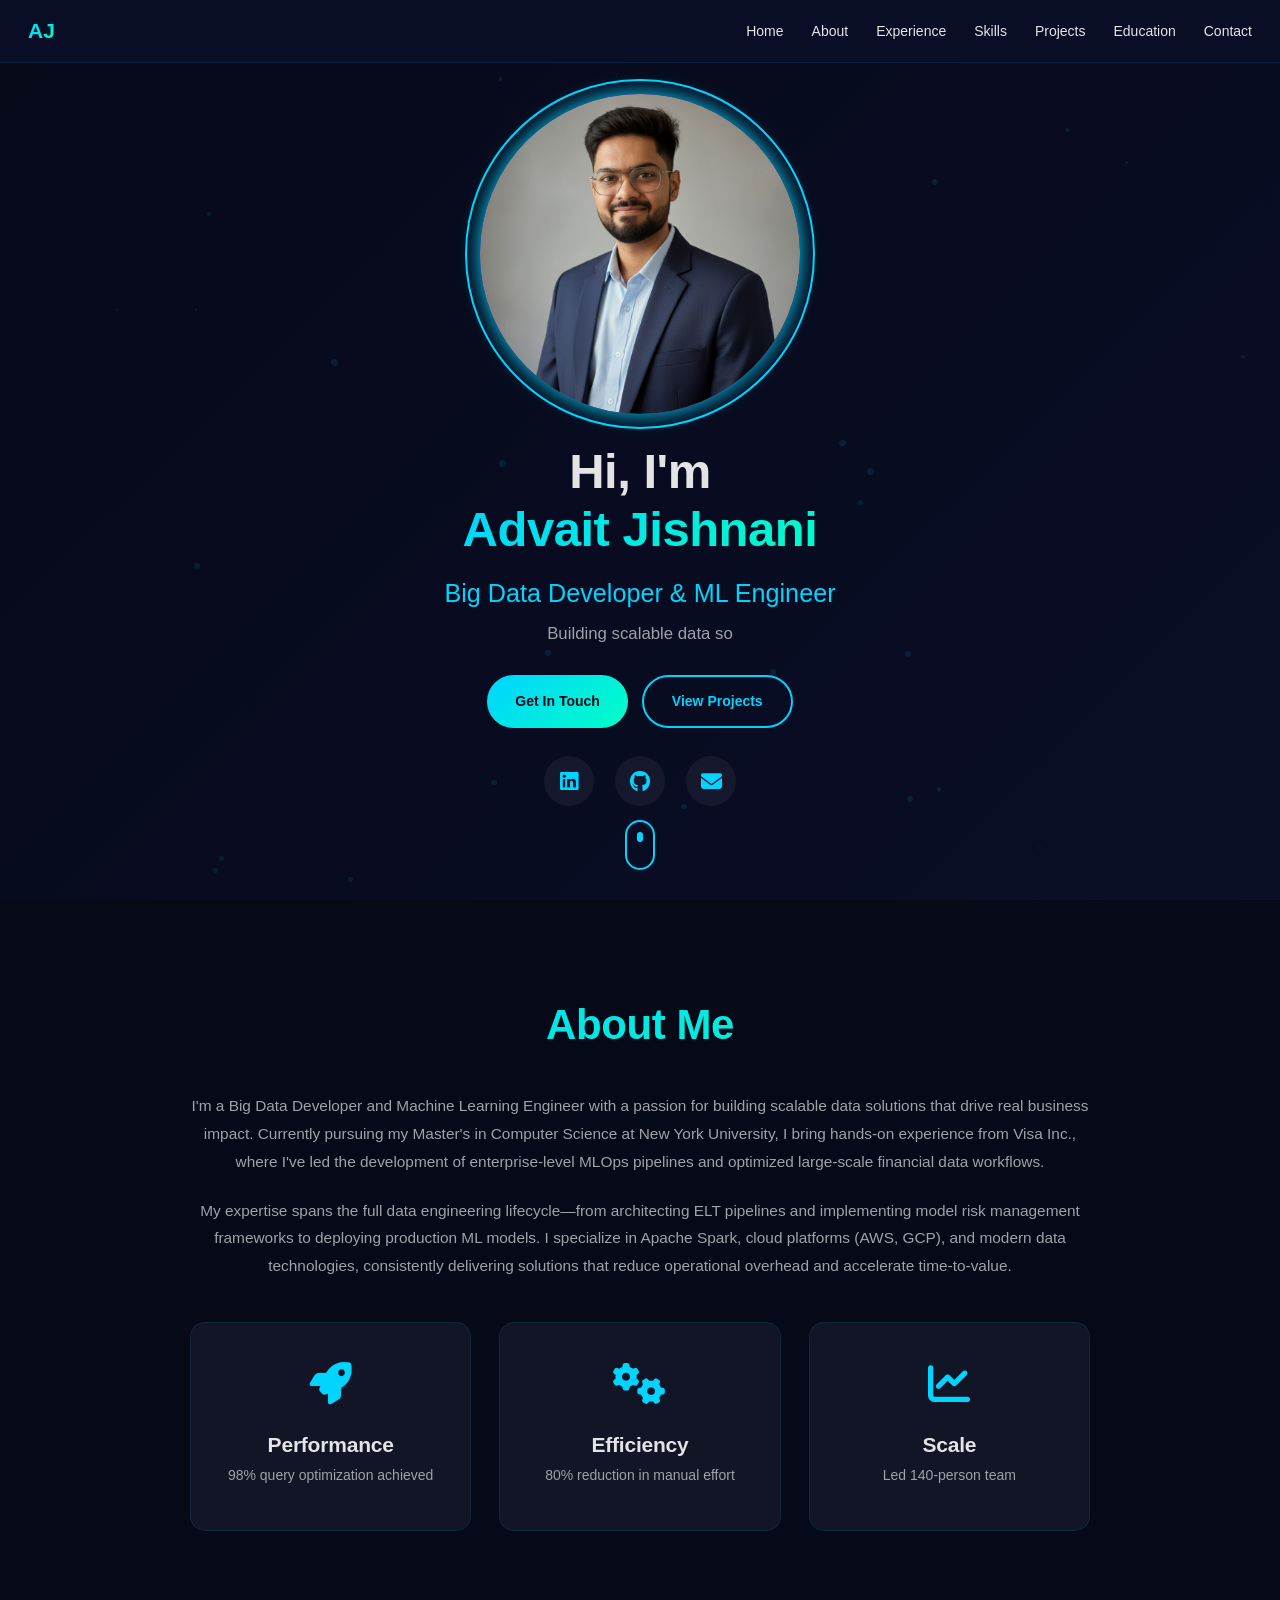
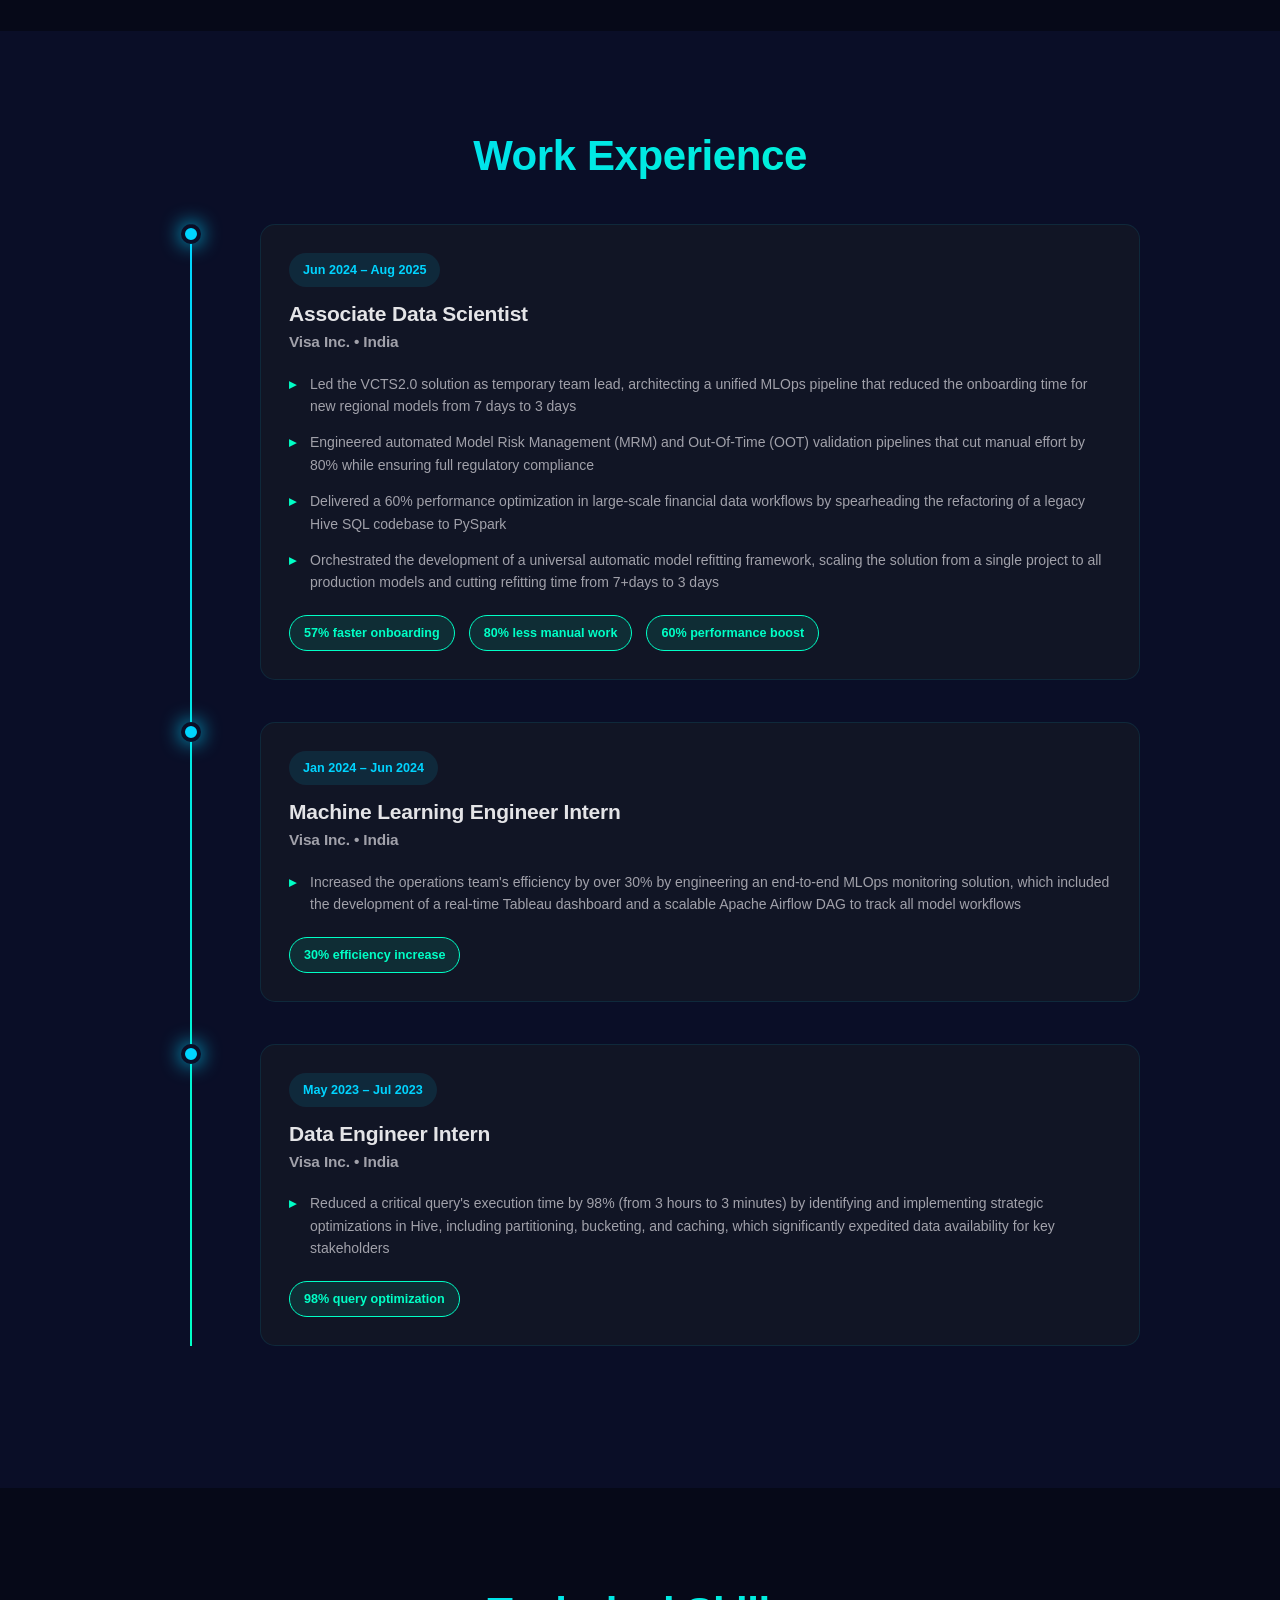
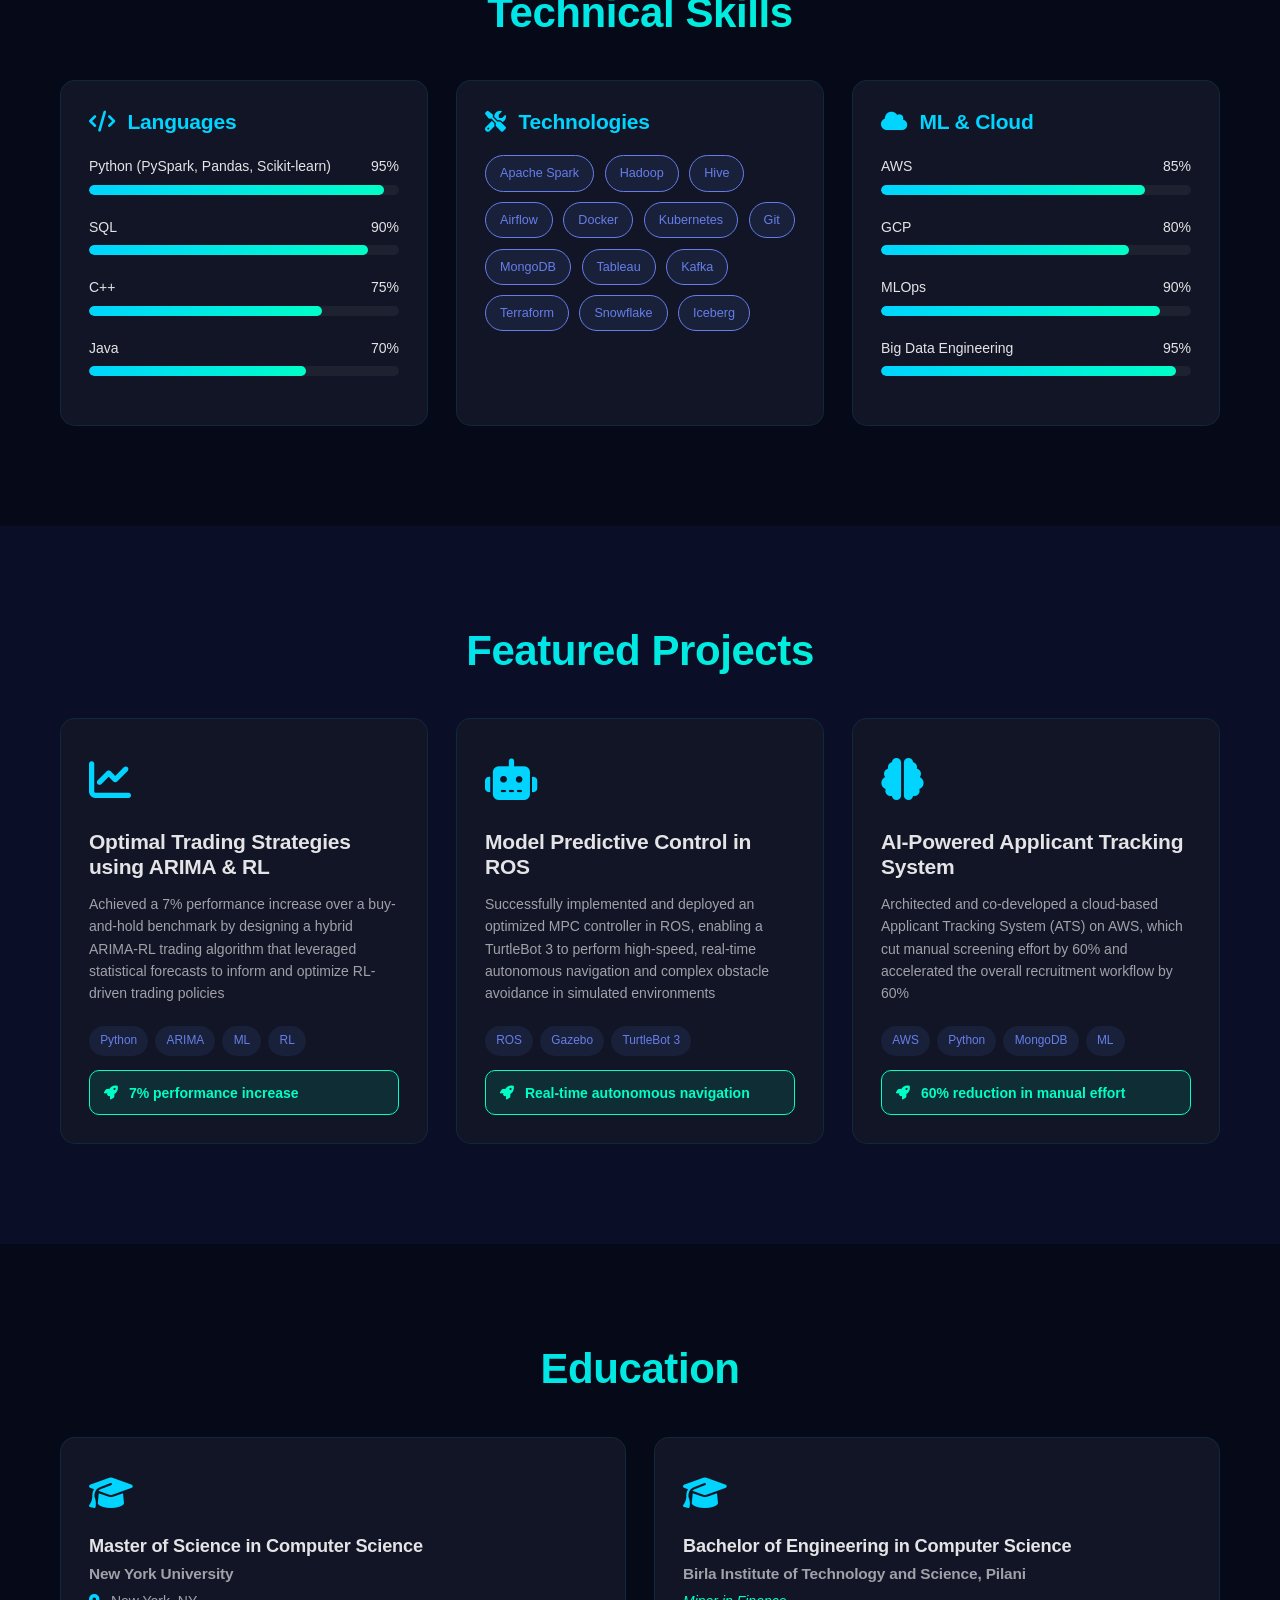
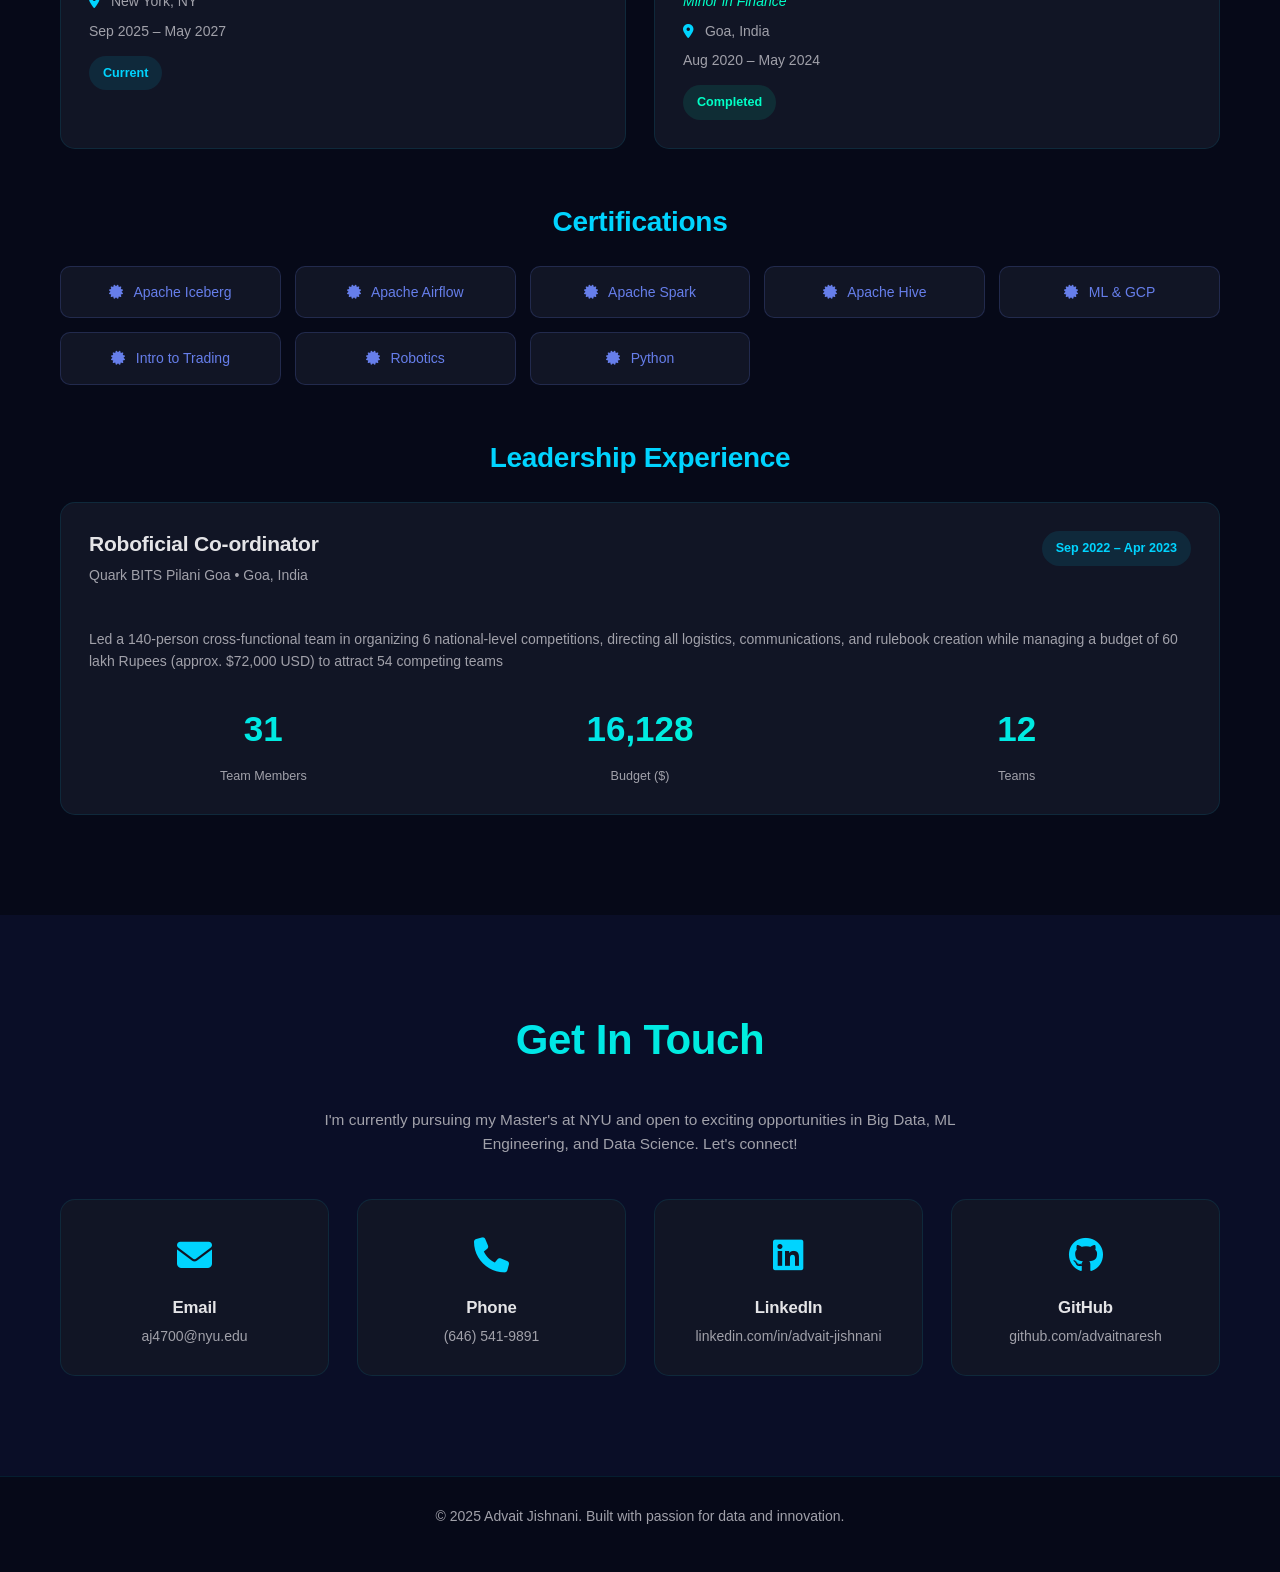
==== commit 10be3614: "Draft 5: Portfolio Website" ====
--- a/index.html
+++ b/index.html
@@ -31,21 +31,51 @@
     </nav>
 
     <!-- Hero Section -->
-    <section class="hero" id="home">
+    <!-- <section class="hero" id="home">
         <div class="hero-particles" id="particles"></div>
         <div class="hero-content">
-            <!-- <div class="profile-image-container">
+            <div class="profile-image-container">
                 <div class="profile-image">
                     <div class="profile-initials">AJ</div>
                 </div>
                 <div class="profile-ring"></div>
-            </div> -->
+            </div>
             <div class="profile-image-container">
                 <div class="profile-image">
                     <img src="Advait_J_Professional_Picture.jpg" alt="Advait Jishnani" class="profile-photo">
                 </div>
             <div class="profile-ring"></div>
         </div>
+            <h1 class="hero-title">
+                <span class="text-reveal">Hi, I'm</span>
+                <span class="text-reveal name-highlight">Advait Jishnani</span>
+            </h1>
+            <p class="hero-subtitle text-reveal">Big Data Developer &amp; ML Engineer</p>
+            <p class="hero-tagline text-reveal">Building scalable data solutions and intelligent systems</p>
+            <div class="hero-cta">
+                <a href="#contact" class="btn btn-primary">Get In Touch</a>
+                <a href="#projects" class="btn btn-secondary">View Projects</a>
+            </div>
+            <div class="hero-social">
+                <a href="https://linkedin.com/in/advait-jishnani" target="_blank" aria-label="LinkedIn"><i class="fab fa-linkedin"></i></a>
+                <a href="https://github.com/advaitnaresh" target="_blank" aria-label="GitHub"><i class="fab fa-github"></i></a>
+                <a href="mailto:aj4700@nyu.edu" aria-label="Email"><i class="fas fa-envelope"></i></a>
+            </div>
+        </div>
+        <div class="scroll-indicator">
+            <span></span>
+        </div>
+    </section> -->
+
+        <section class="hero" id="home">
+        <div class="hero-particles" id="particles"></div>
+        <div class="hero-content">
+            <div class="profile-image-container">
+                <div class="profile-image">
+                    <img src="Advait_J_Professional_Picture.jpg" alt="Advait Jishnani" class="profile-photo">
+                </div>
+                <div class="profile-ring"></div>
+            </div>
             <h1 class="hero-title">
                 <span class="text-reveal">Hi, I'm</span>
                 <span class="text-reveal name-highlight">Advait Jishnani</span>
--- a/style.css
+++ b/style.css
@@ -903,39 +903,77 @@
 
 .profile-image-container {
   position: relative;
+  width: 220px;
+  height: 220px;
   margin: 0 auto 2rem;
-  width: 200px;
-  height: 200px;
-}
-
-.profile-image {
-  width: 200px;
-  height: 200px;
-  border-radius: 50%;
-  background: var(--color-gradient-1);
   display: flex;
   align-items: center;
   justify-content: center;
-  position: relative;
-  z-index: 2;
-  animation: profilePulse 3s infinite;
-}
-
-.profile-initials {
-  font-size: 4rem;
-  font-weight: bold;
-  color: white;
-}
-
-.profile-ring {
-  position: absolute;
-  top: -10px;
-  left: -10px;
+}
+
+.profile-image {
   width: 220px;
   height: 220px;
   border-radius: 50%;
-  border: 3px solid var(--color-primary);
-  animation: ringRotate 10s linear infinite;
+  overflow: hidden;
+  background: linear-gradient(135deg, #667eea 0%, #764ba2 100%);
+  display: flex;
+  align-items: center;
+  justify-content: center;
+  box-shadow: 0 0 20px #00d4ff;
+  position: relative;
+}
+
+.profile-photo {
+  width: 100%;
+  height: 100%;
+  object-fit: cover;
+  border-radius: 50%;
+  display: block;
+}
+
+.profile-ring {
+  position: absolute;
+  top: -15px;
+  left: -15px;
+  right: -15px;
+  bottom: -15px;
+  border: 2px solid #00d4ff;
+  border-radius: 50%;
+  z-index: 1;
+  pointer-events: none;
+}
+
+@media (min-width: 768px) {
+  .profile-image-container,
+  .profile-image {
+    width: 260px;
+    height: 260px;
+  }
+}
+
+@media (min-width: 1100px) {
+  .profile-image-container,
+  .profile-image {
+    width: 320px;
+    height: 320px;
+  }
+}
+
+@media (max-width: 600px) {
+  .profile-image-container,
+  .profile-image {
+    width: 150px;
+    height: 150px;
+  }
+  .profile-ring {
+    width: 170px;
+    height: 170px;
+    top: -10px;
+    left: -10px;
+    right: -10px;
+    bottom: -10px;
+  }
 }
 
 @keyframes profilePulse {
@@ -1790,46 +1828,4 @@
     grid-template-columns: 1fr;
   }
 
-  /* Profile Image Container - MUST have fixed dimensions */
-.profile-image-container {
-    position: relative;
-    width: 250px;
-    height: 250px;
-    margin: 0 auto 2rem;
-}
-
-/* Profile Image Circle */
-.profile-image {
-    width: 100%;
-    height: 100%;
-    border-radius: 50%;
-    overflow: hidden;  /* This is CRITICAL - crops anything outside */
-    position: relative;
-    z-index: 2;
-}
-
-/* The Actual Photo - THIS IS KEY */
-.profile-photo {
-    width: 100%;
-    height: 100%;
-    max-width: 100%;
-    max-height: 100%;
-    object-fit: cover;  /* Crops and fits the image */
-    object-position: center;
-    border-radius: 50%;
-    display: block;
-}
-
-/* Animated Ring */
-.profile-ring {
-    position: absolute;
-    top: -10px;
-    left: -10px;
-    right: -10px;
-    bottom: -10px;
-    border: 2px solid #00d4ff;
-    border-radius: 50%;
-    z-index: 1;
-}
-
 }
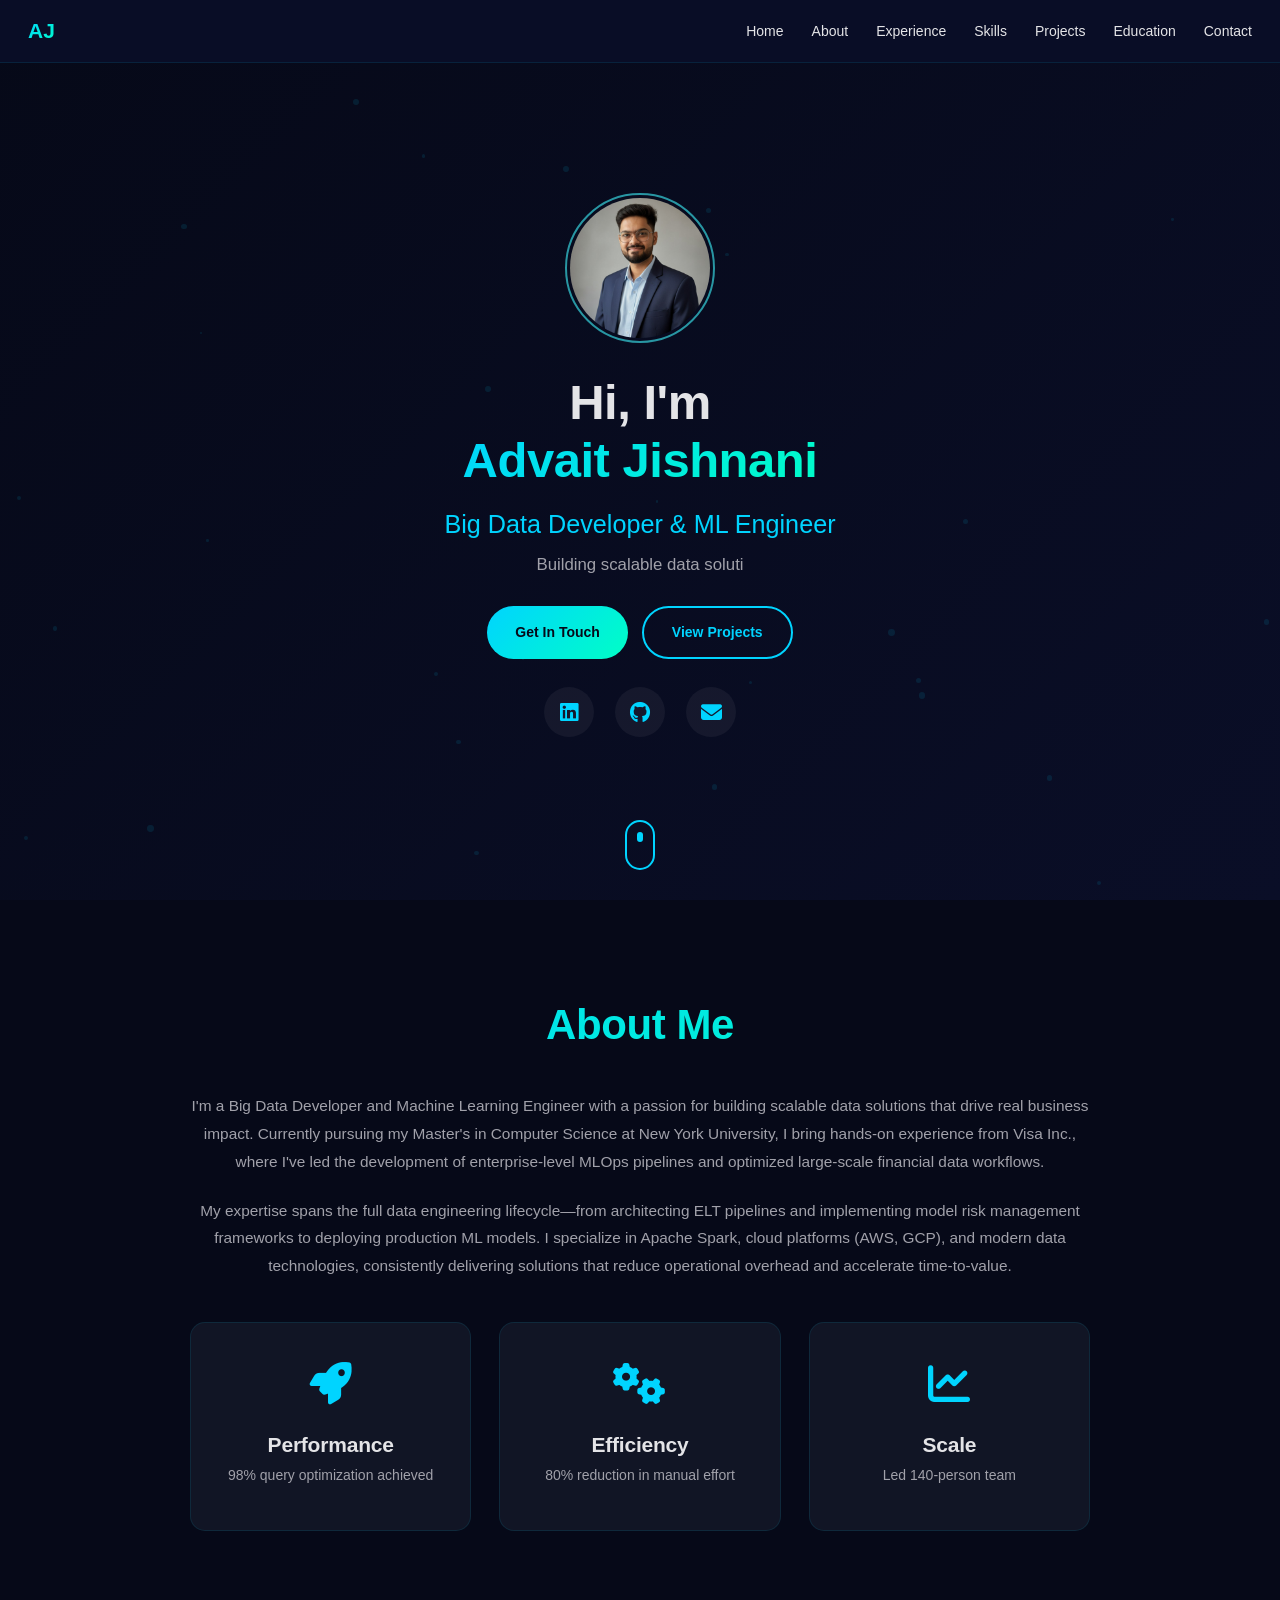
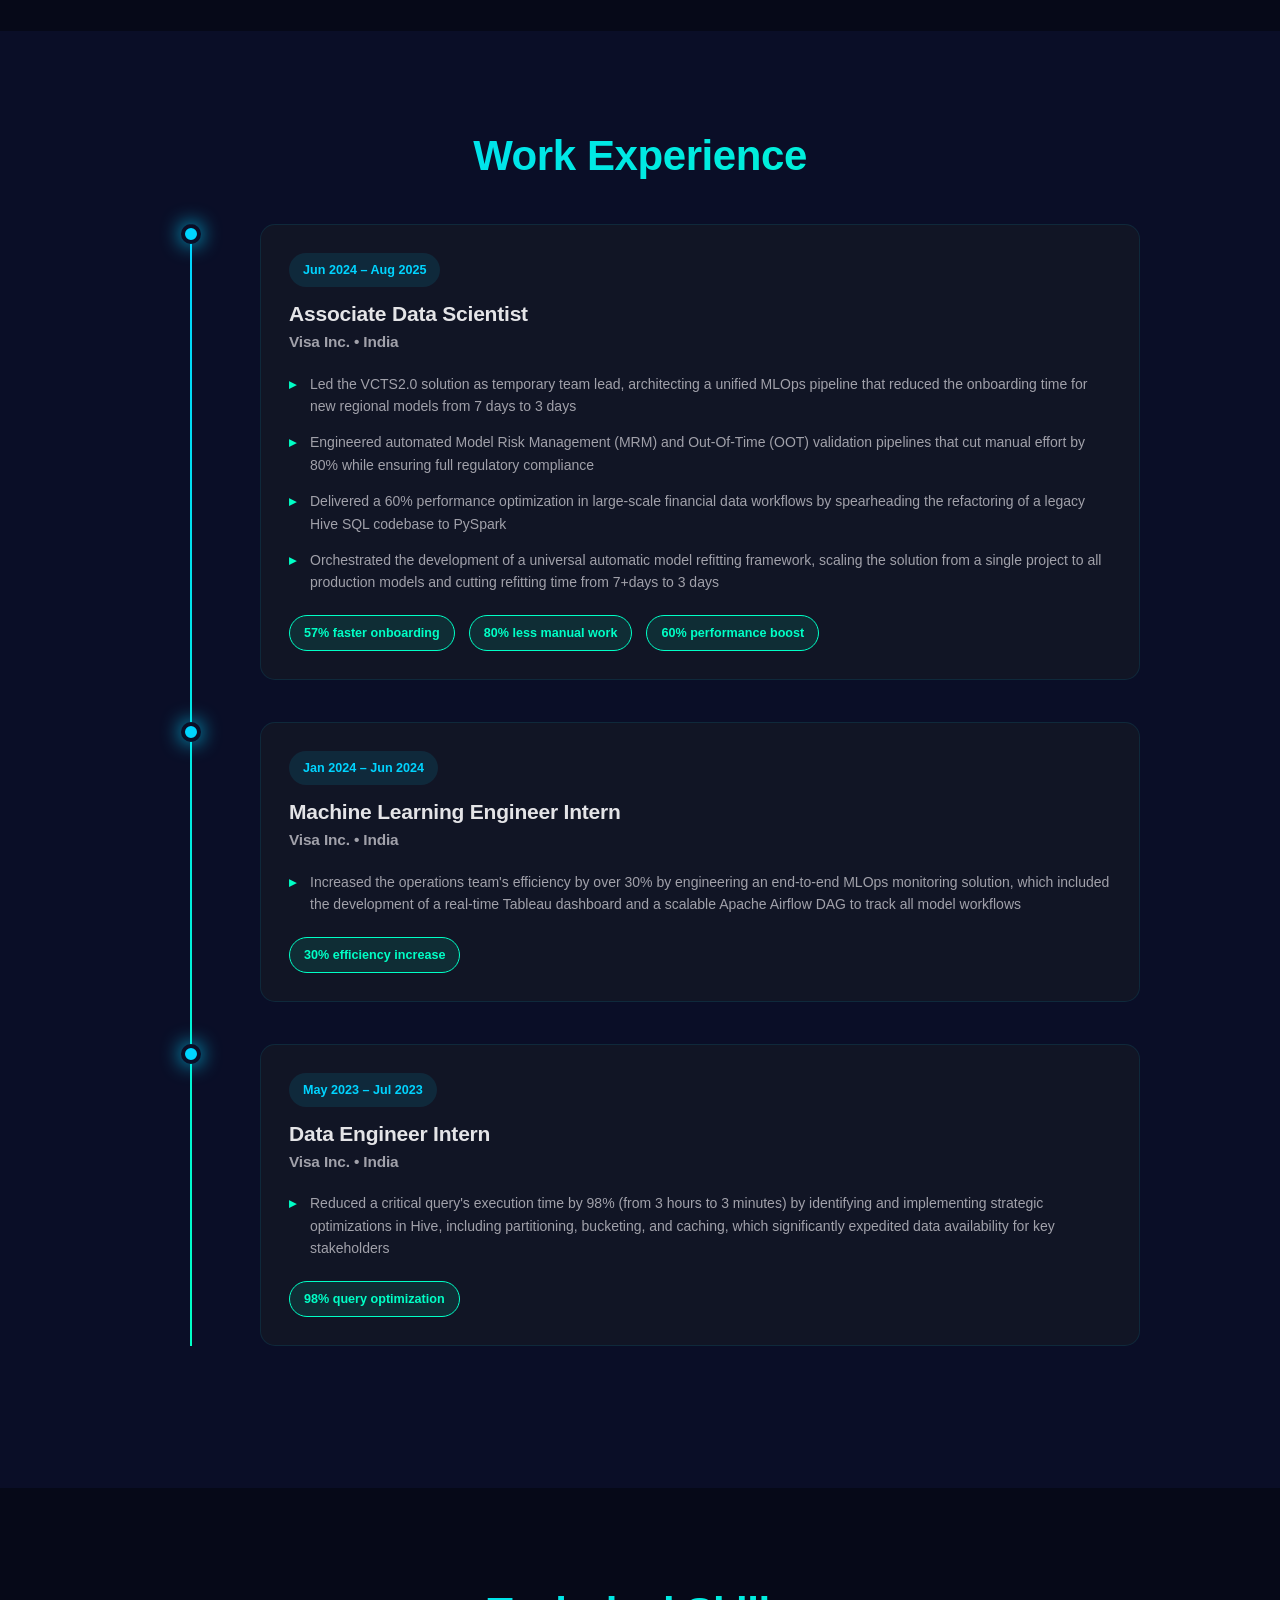
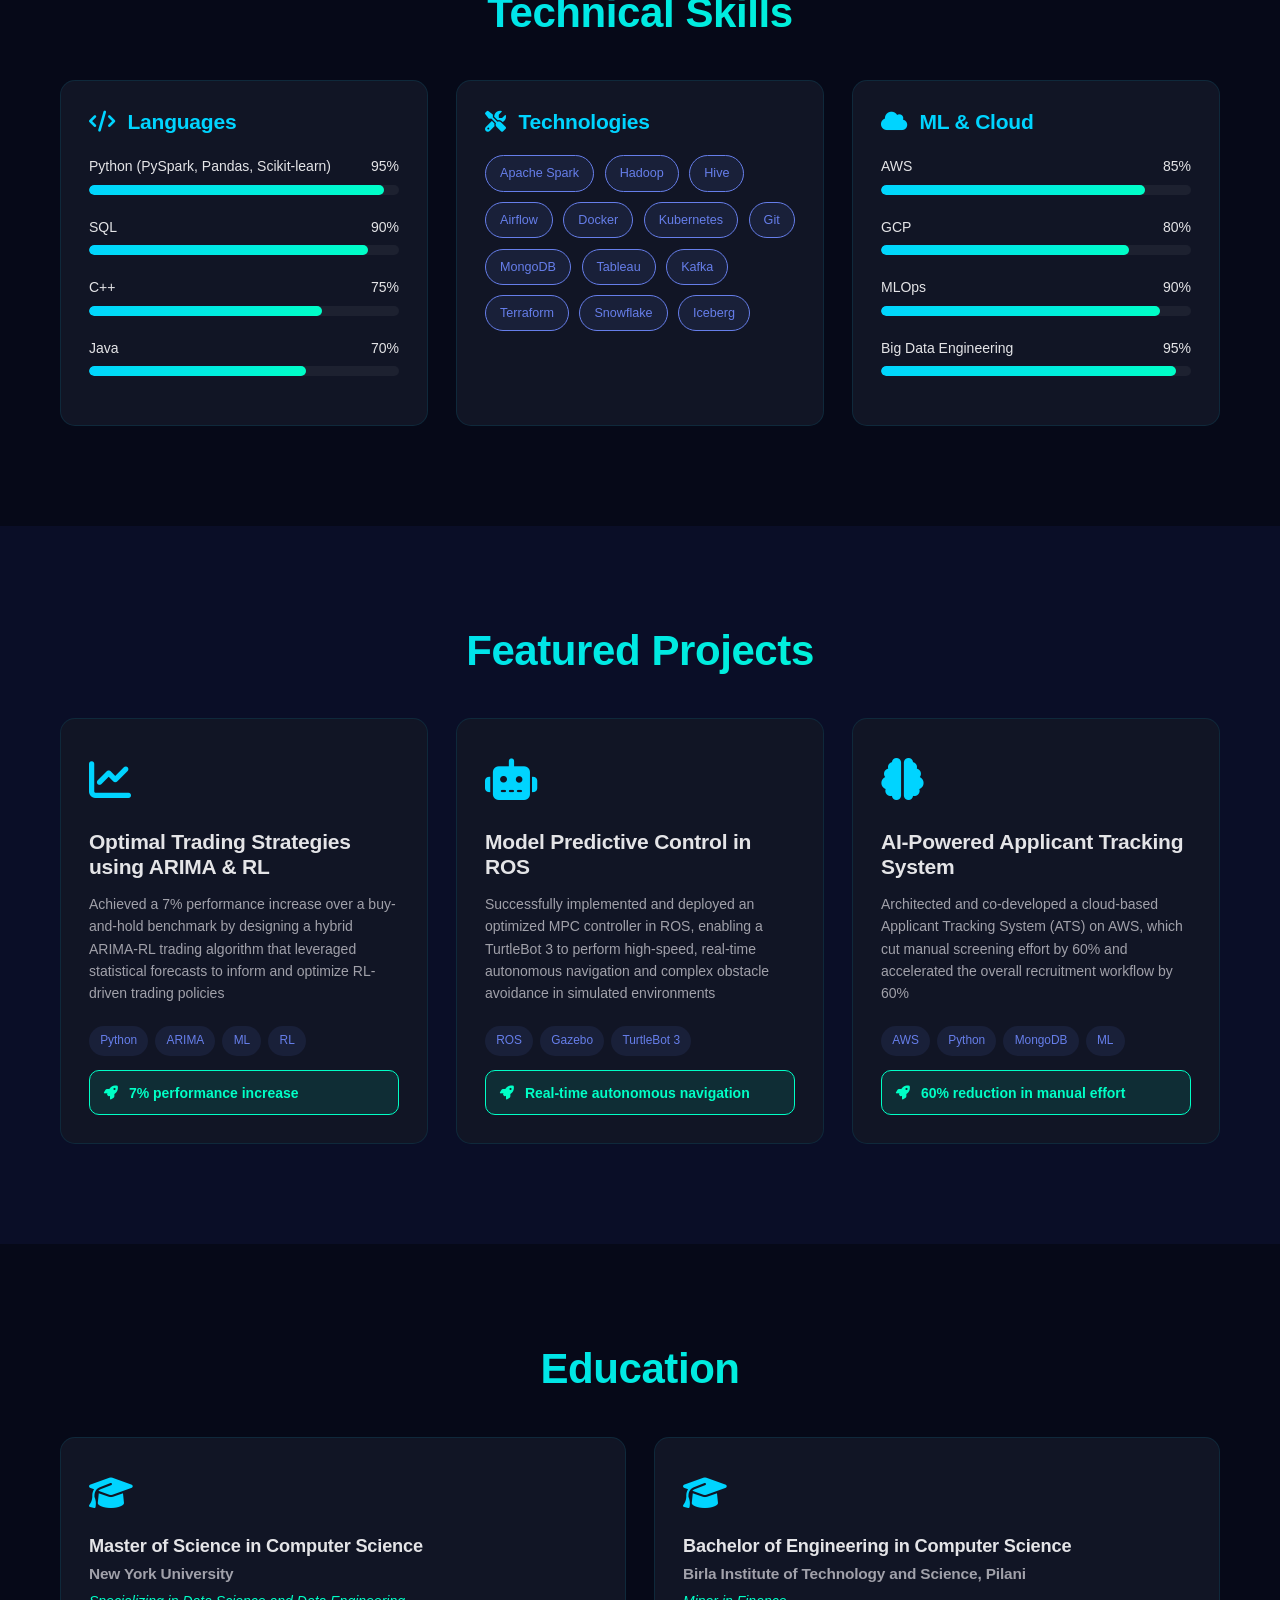
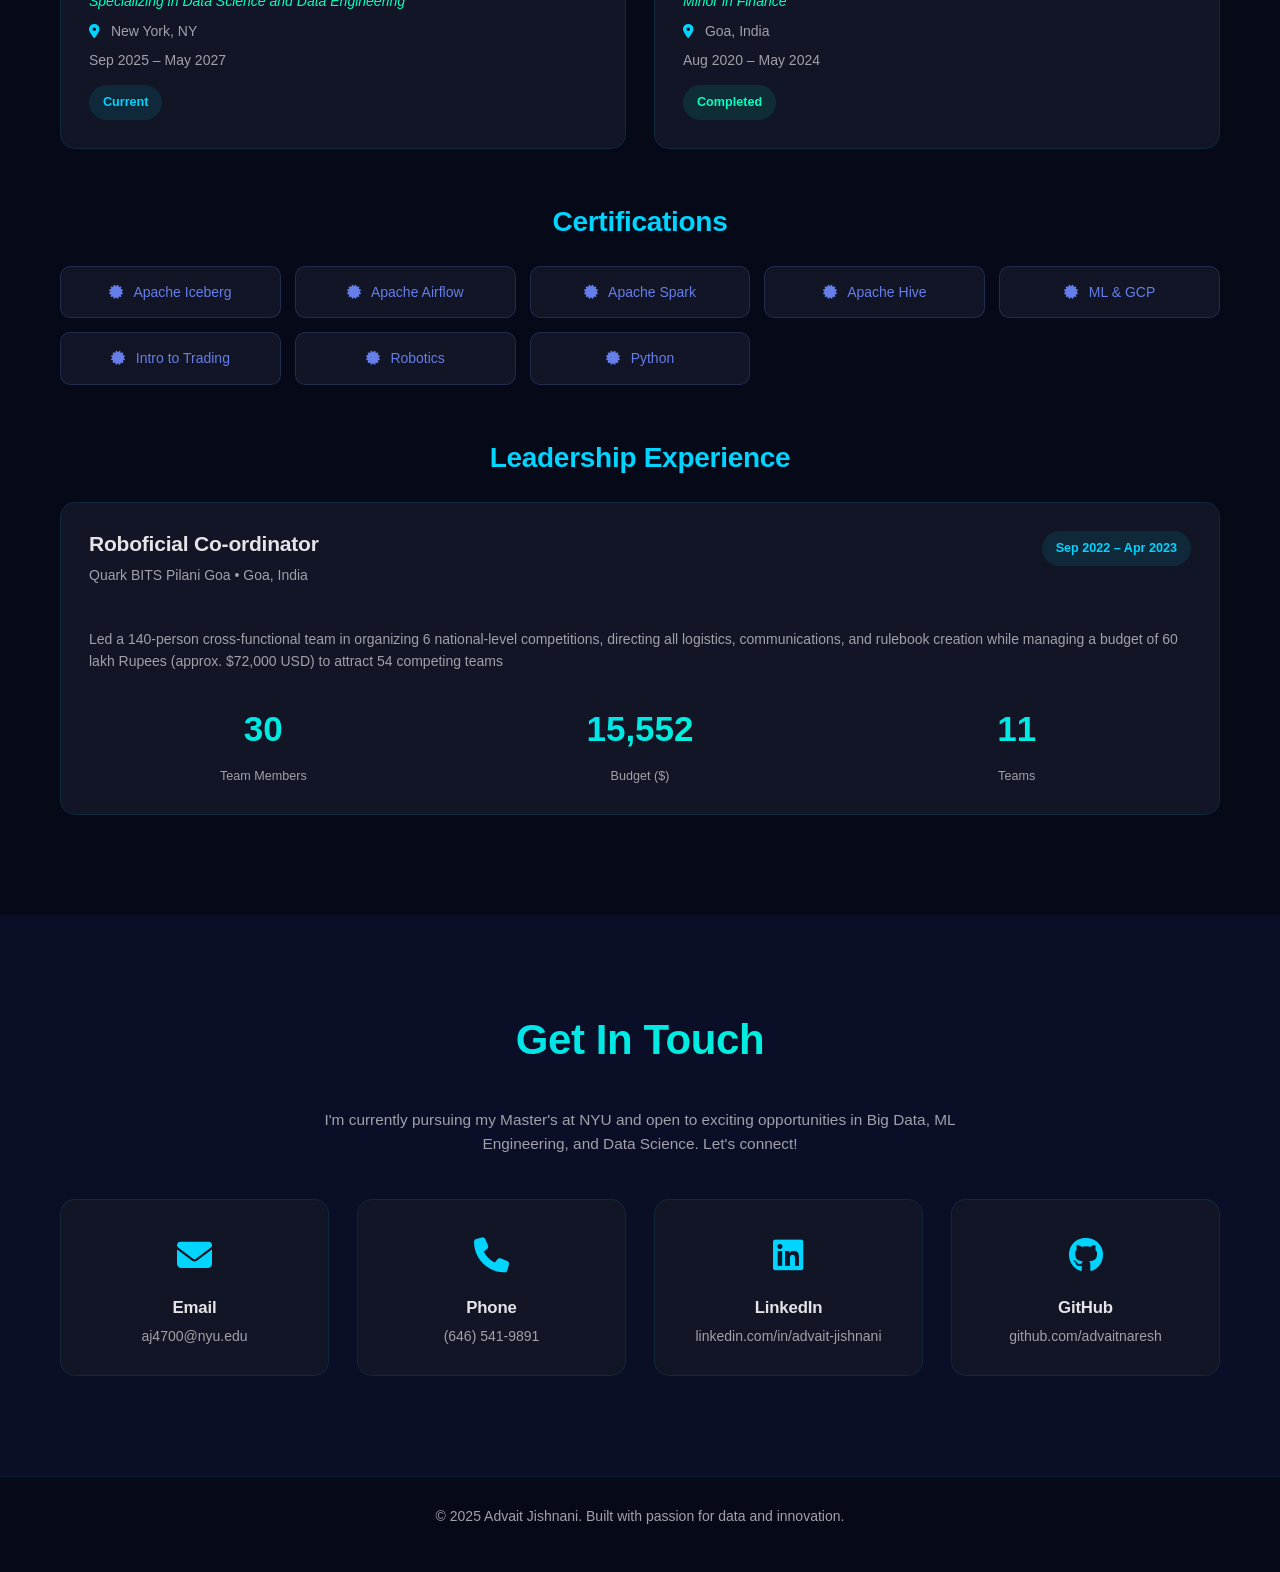
==== commit e6fae67a: "Draft 10: Portfolio Website" ====
--- a/index.html
+++ b/index.html
@@ -358,6 +358,7 @@
                     <div class="education-icon"><i class="fas fa-graduation-cap"></i></div>
                     <h3>Master of Science in Computer Science</h3>
                     <h4>New York University</h4>
+                    <p class="education-minor">Specializing in Data Science and Data Engineering</p>
                     <p class="education-location"><i class="fas fa-map-marker-alt"></i> New York, NY</p>
                     <p class="education-period">Sep 2025 – May 2027</p>
                     <span class="education-badge">Current</span>
--- a/style.css
+++ b/style.css
@@ -1,4 +1,8 @@
 :root {
+  /* Theme Configuration */
+  --animation-duration: 0.3s;
+  --transition-timing: ease-in-out;
+  
   /* Primitive Color Tokens */
   --color-white: rgba(255, 255, 255, 1);
   --color-black: rgba(0, 0, 0, 1);
@@ -901,89 +905,95 @@
   max-width: 800px;
 }
 
+/* Base styles for mobile */
 .profile-image-container {
   position: relative;
-  width: 220px;
-  height: 220px;
   margin: 0 auto 2rem;
+  width: 200px;
+  height: 200px;
+}
+
+.profile-image {
+  width: 200px;
+  height: 200px;
+  border-radius: 50%;
+  background: var(--color-gradient-1);
   display: flex;
   align-items: center;
   justify-content: center;
-}
-
-.profile-image {
-  width: 220px;
-  height: 220px;
-  border-radius: 50%;
+  position: relative;
+  z-index: 2;
   overflow: hidden;
-  background: linear-gradient(135deg, #667eea 0%, #764ba2 100%);
-  display: flex;
-  align-items: center;
-  justify-content: center;
-  box-shadow: 0 0 20px #00d4ff;
-  position: relative;
+  transition: all var(--animation-duration) var(--transition-timing);
 }
 
 .profile-photo {
   width: 100%;
   height: 100%;
   object-fit: cover;
-  border-radius: 50%;
-  display: block;
+  transition: transform var(--animation-duration) var(--transition-timing);
 }
 
 .profile-ring {
   position: absolute;
-  top: -15px;
-  left: -15px;
-  right: -15px;
-  bottom: -15px;
-  border: 2px solid #00d4ff;
+  /* use inset to keep ring proportional to the image container */
+  inset: -8px; /* top right bottom left */
+  border: 3px solid var(--color-teal-400);
   border-radius: 50%;
   z-index: 1;
+  opacity: 0.85;
   pointer-events: none;
-}
-
+  transition: transform var(--animation-duration) var(--transition-timing), opacity var(--animation-duration);
+  animation: ringPulse 3.5s ease-in-out infinite;
+  transform-origin: center center;
+}
+
+@keyframes ringPulse {
+  0% { transform: scale(1); opacity: 0.75; }
+  50% { transform: scale(1.04); opacity: 0.95; }
+  100% { transform: scale(1); opacity: 0.75; }
+}
+
+.profile-image-container:hover .profile-image {
+  transform: scale(1.05);
+}
+
+.profile-image-container:hover .profile-ring {
+  transform: scale(1.08);
+  opacity: 1;
+  border-color: var(--color-teal-300);
+  animation: none;
+}
+
+/* Responsive adjustments */
 @media (min-width: 768px) {
-  .profile-image-container,
-  .profile-image {
-    width: 260px;
-    height: 260px;
-  }
-}
-
-@media (min-width: 1100px) {
-  .profile-image-container,
-  .profile-image {
-    width: 320px;
-    height: 320px;
-  }
+  /* Slightly smaller image on tablets / small laptops and add top spacing so it doesn't sit too high */
+  .profile-image-container { width: 160px; height: 160px; margin: 1.5rem auto 2rem; }
+  .profile-image { width: 160px; height: 160px; }
+  .profile-ring { inset: -6px; border-width: 2px; }
+}
+
+@media (min-width: 1024px) {
+  /* Desktop: reduce visual footprint so it feels balanced with larger headings */
+  .profile-image-container { width: 140px; height: 140px; margin: 2.5rem auto 2.5rem; }
+  .profile-image { width: 140px; height: 140px; }
+  .profile-ring { inset: -5px; border-width: 2px; }
+}
+
+@media (min-width: 1200px) {
+  /* Big screens: stop ring animation for a cleaner header and slightly tighten ring */
+  .profile-ring { animation: none; border-width: 2px; opacity: 0.9; }
 }
 
 @media (max-width: 600px) {
-  .profile-image-container,
-  .profile-image {
-    width: 150px;
-    height: 150px;
-  }
-  .profile-ring {
-    width: 170px;
-    height: 170px;
-    top: -10px;
-    left: -10px;
-    right: -10px;
-    bottom: -10px;
-  }
-}
-
-@keyframes profilePulse {
-  0%, 100% { box-shadow: 0 0 30px rgba(0, 212, 255, 0.5); }
-  50% { box-shadow: 0 0 50px rgba(0, 212, 255, 0.8); }
-}
-
-@keyframes ringRotate {
-  0% { transform: rotate(0deg); }
-  100% { transform: rotate(360deg); }
+  .profile-image-container, .profile-image { width: 150px; height: 150px; }
+  .profile-ring { inset: -6px; }
+}
+
+.profile-initials {
+  font-size: 4rem;
+  font-weight: bold;
+  color: white;
 }
 
 .hero-title {
@@ -1827,5 +1837,4 @@
   .cert-grid {
     grid-template-columns: 1fr;
   }
-
 }
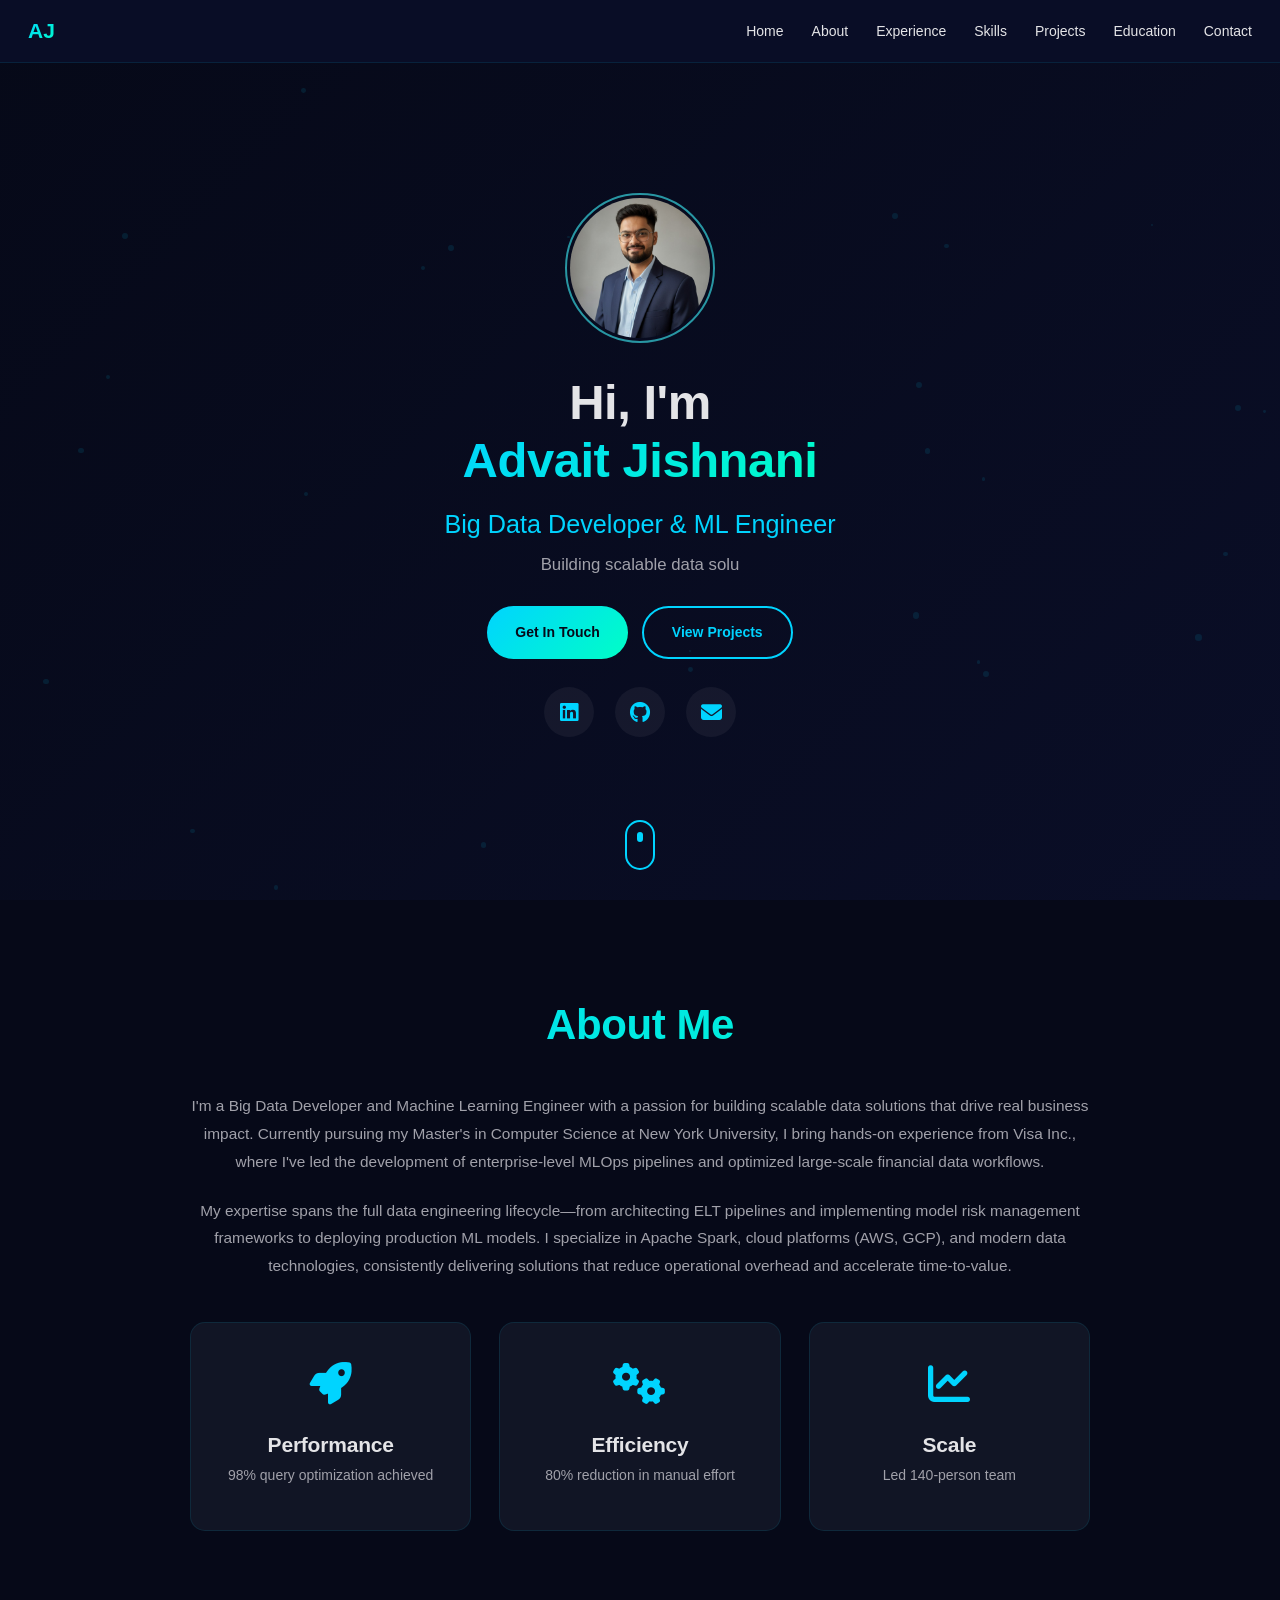
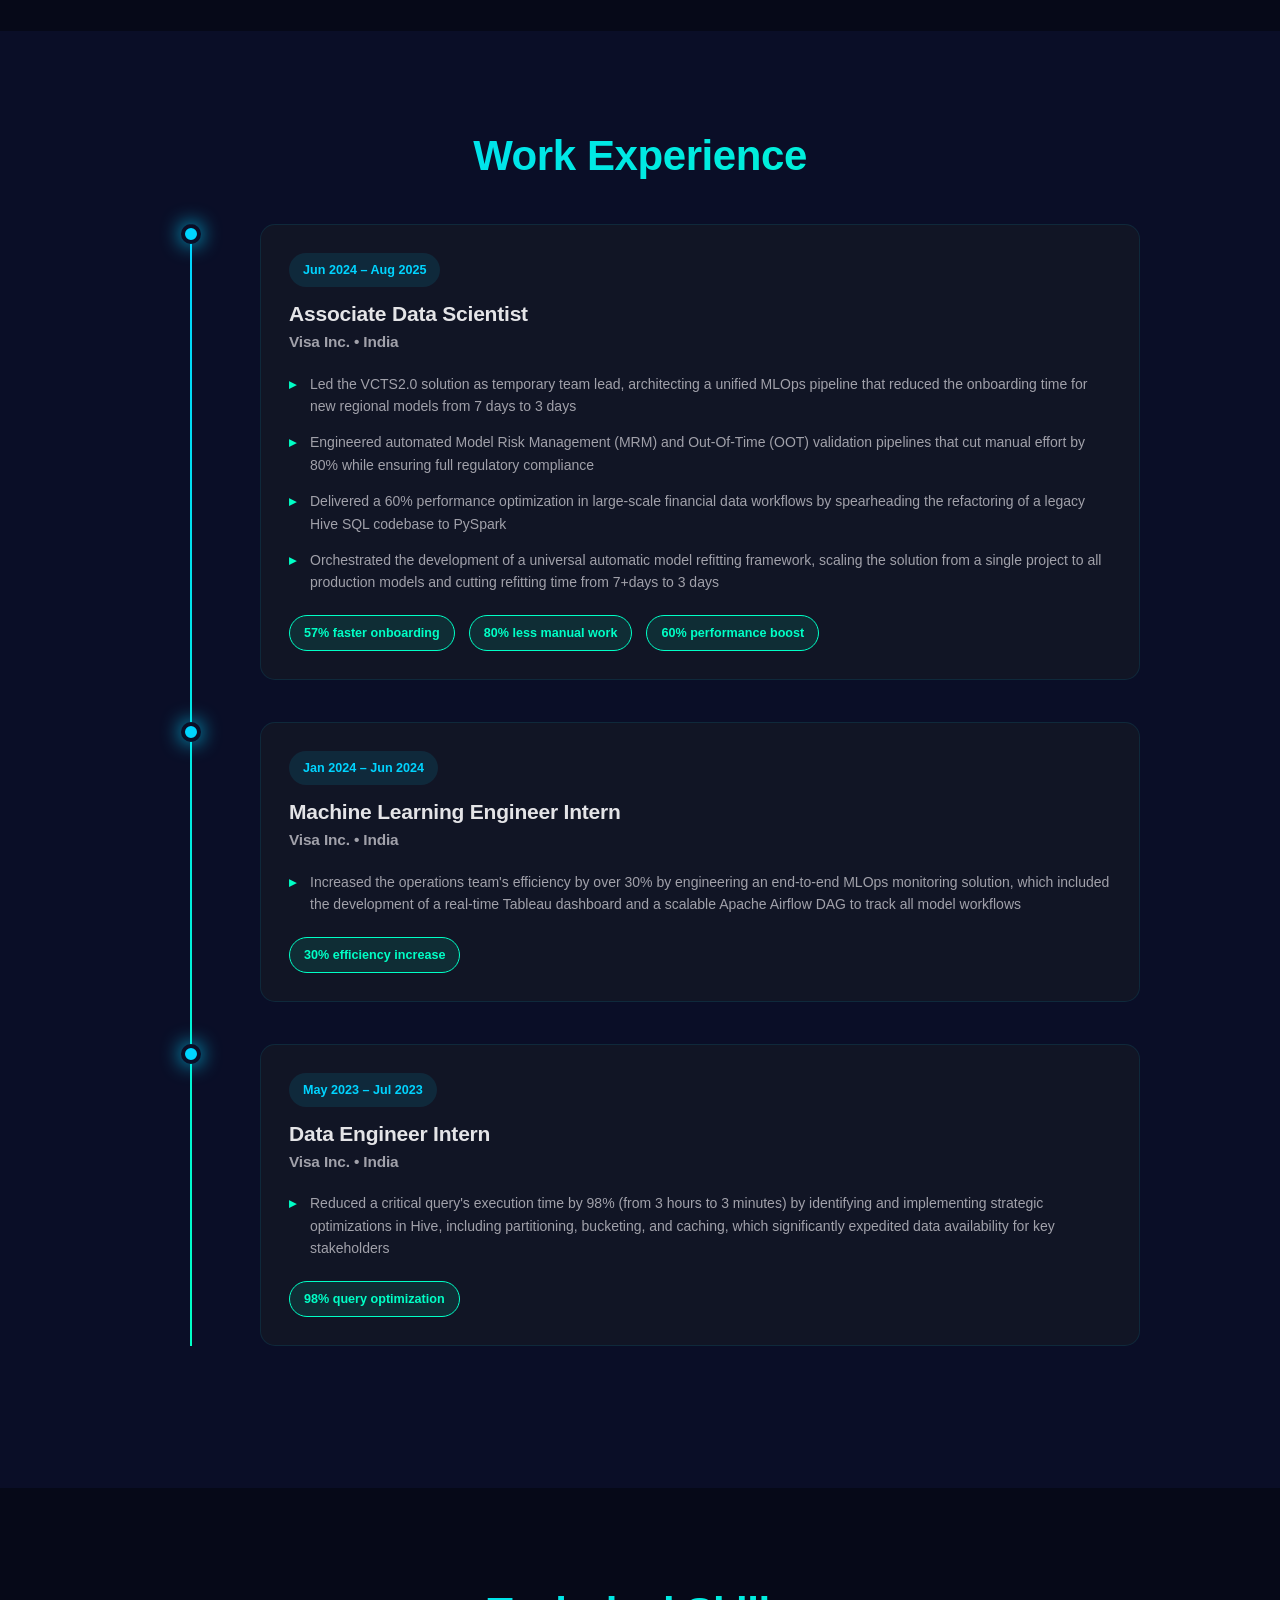
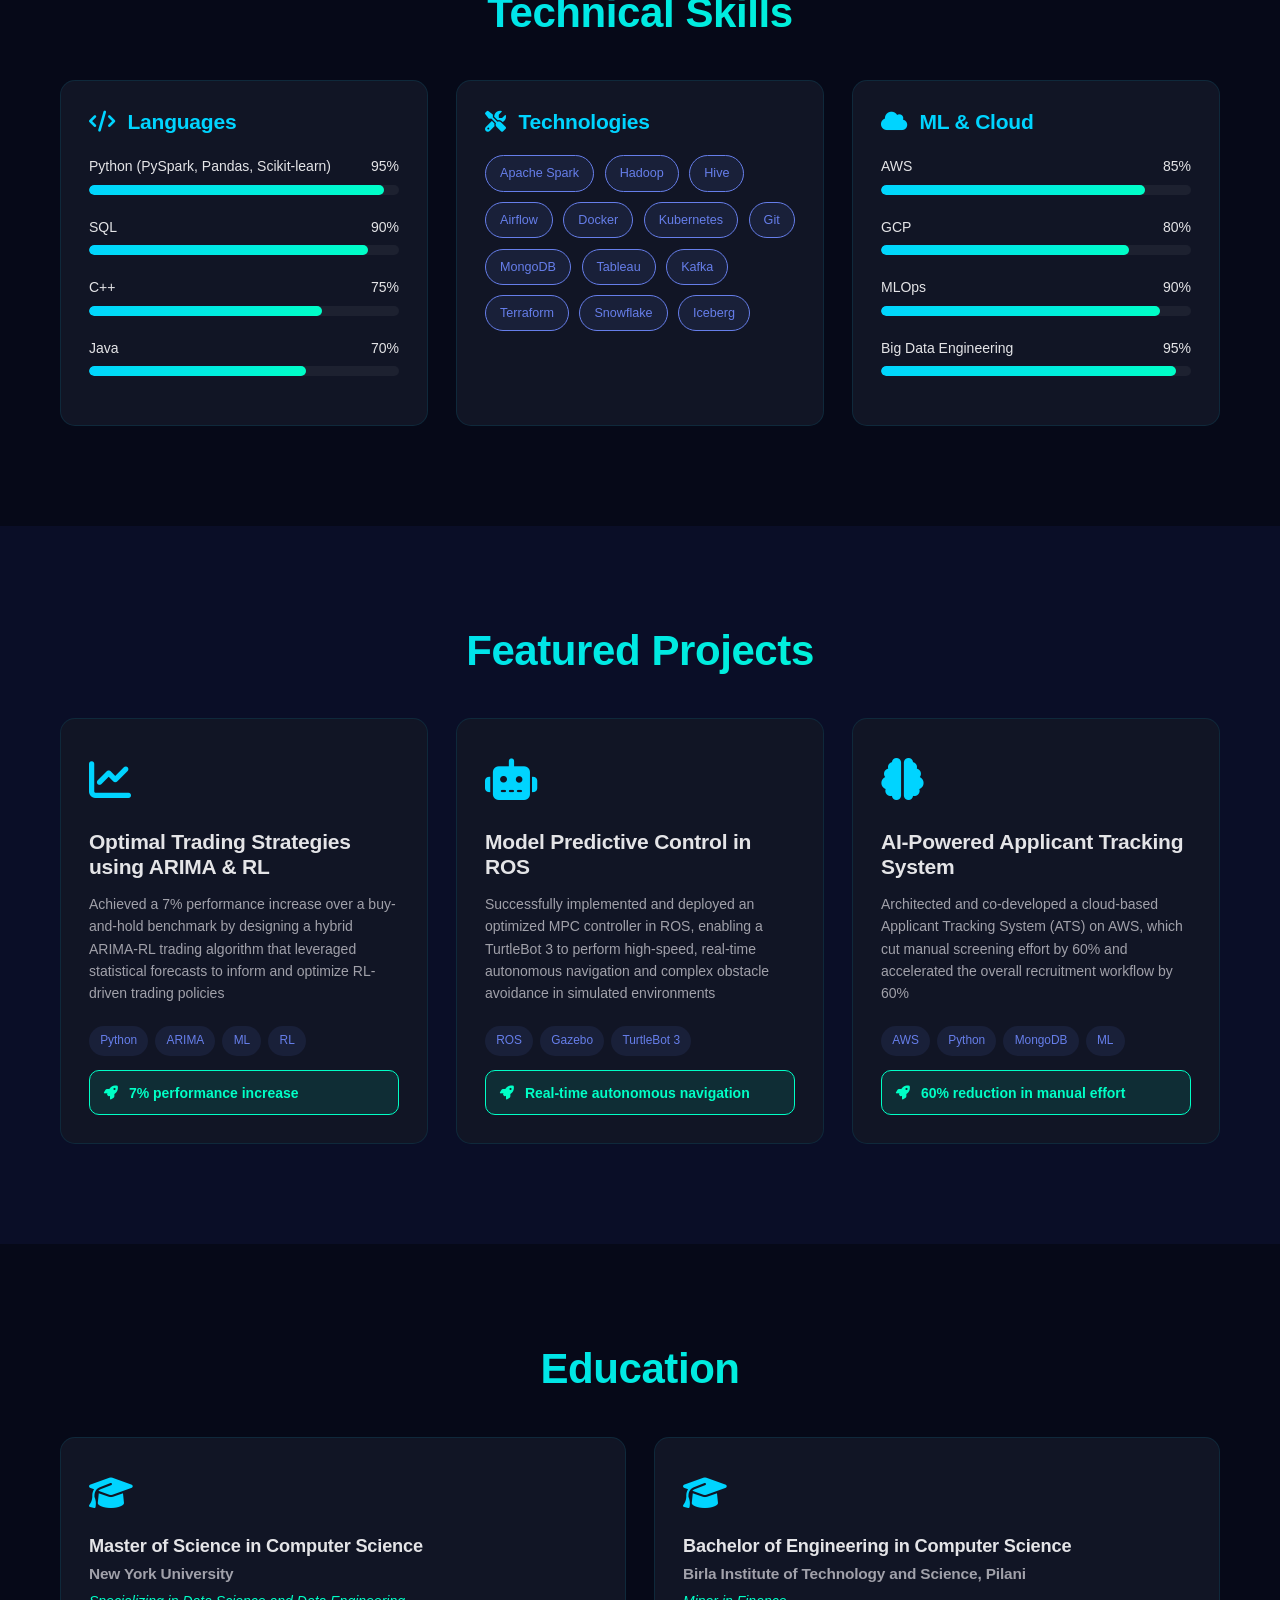
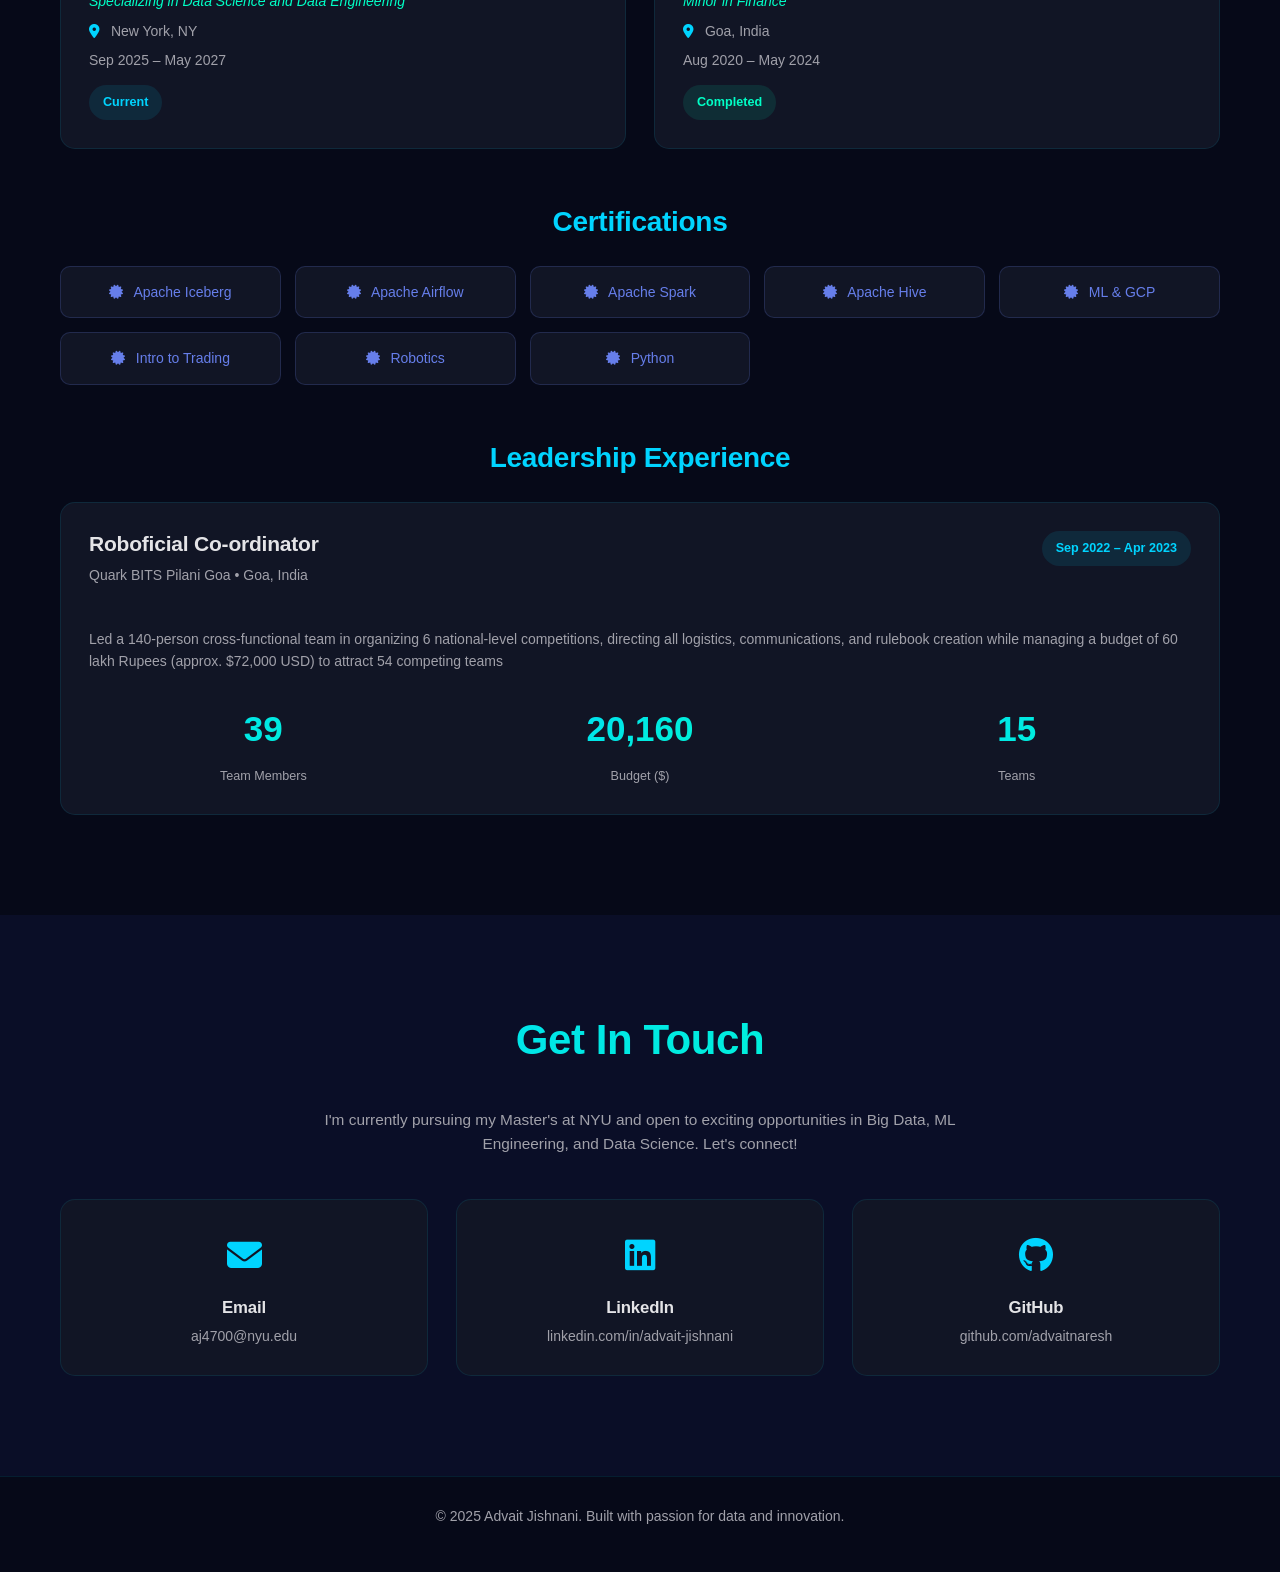
==== commit c6b5853a: "Draft 10: Portfolio Website" ====
--- a/index.html
+++ b/index.html
@@ -431,11 +431,6 @@
                     <a href="mailto:aj4700@nyu.edu">aj4700@nyu.edu</a>
                 </div>
                 <div class="contact-card" data-animate="fade-up">
-                    <div class="contact-icon"><i class="fas fa-phone"></i></div>
-                    <h3>Phone</h3>
-                    <a href="tel:+16465419891">(646) 541-9891</a>
-                </div>
-                <div class="contact-card" data-animate="fade-up">
                     <div class="contact-icon"><i class="fab fa-linkedin"></i></div>
                     <h3>LinkedIn</h3>
                     <a href="https://linkedin.com/in/advait-jishnani" target="_blank">linkedin.com/in/advait-jishnani</a>
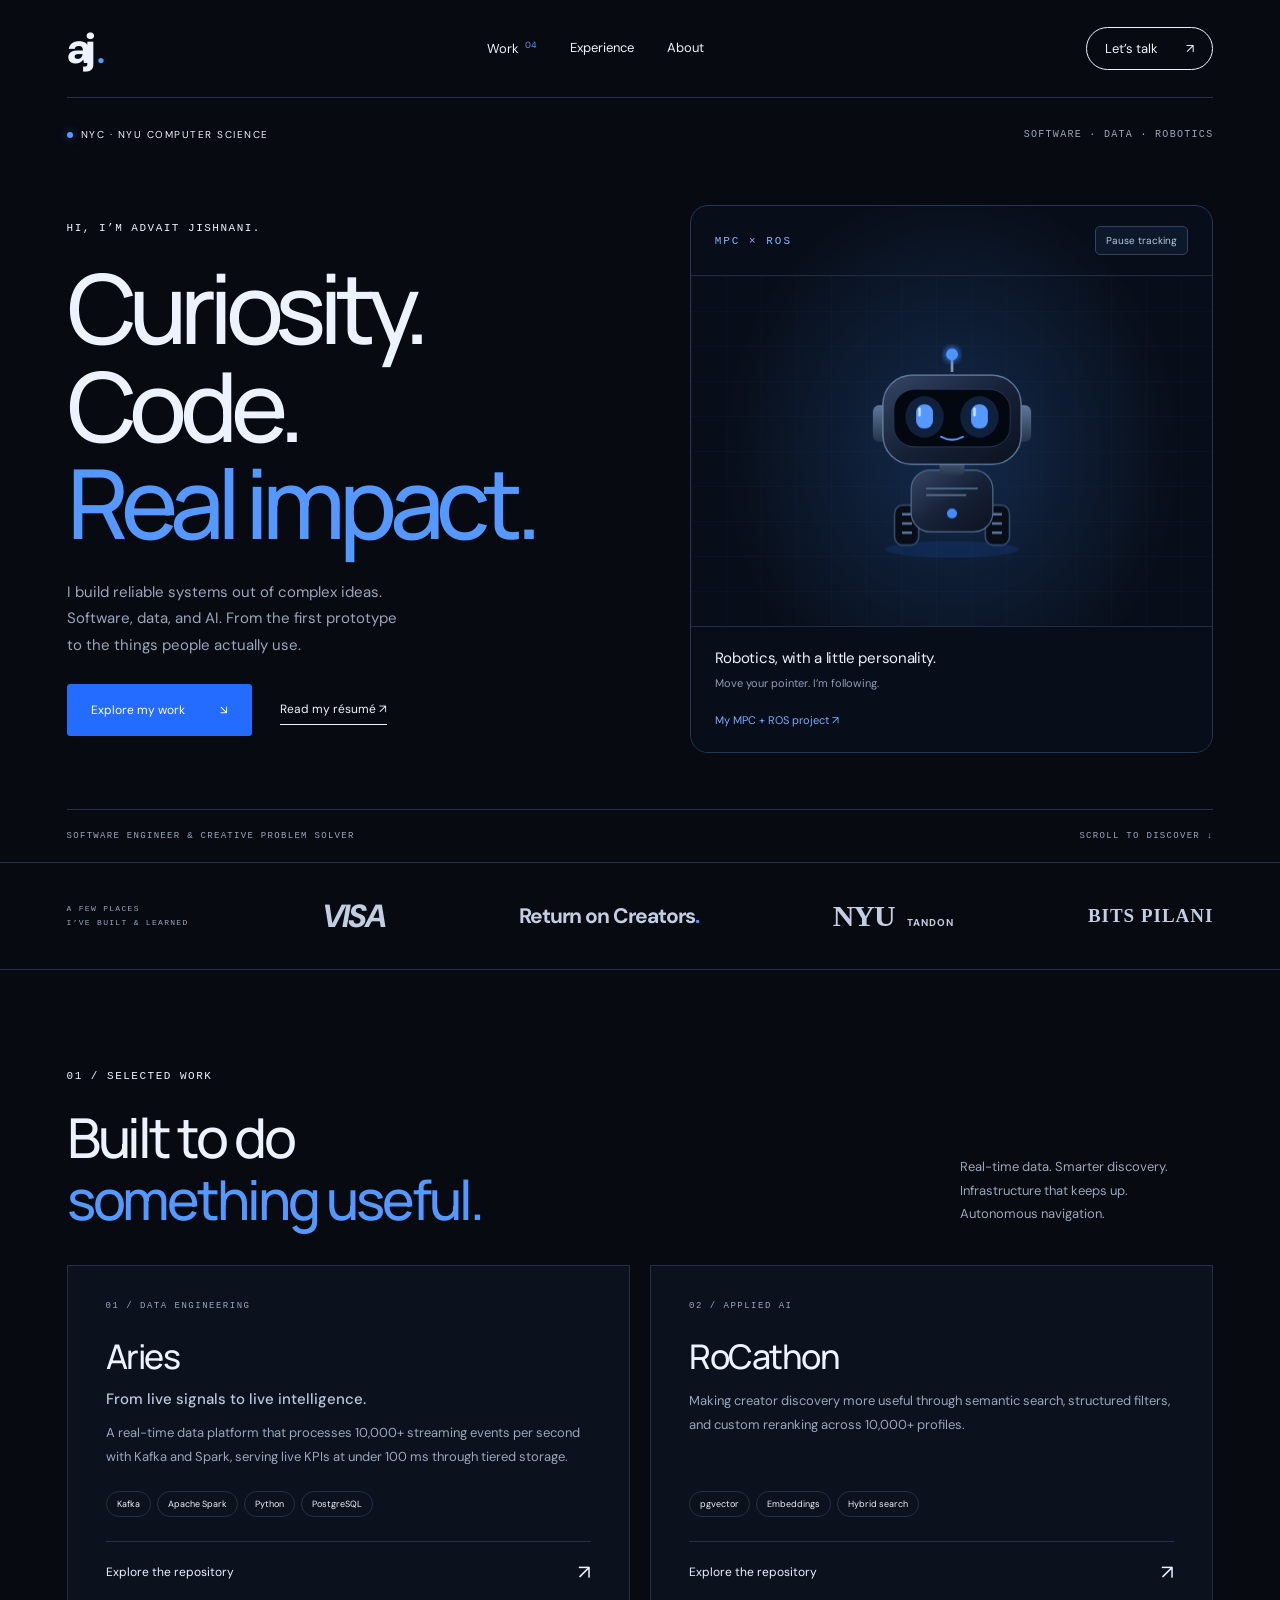
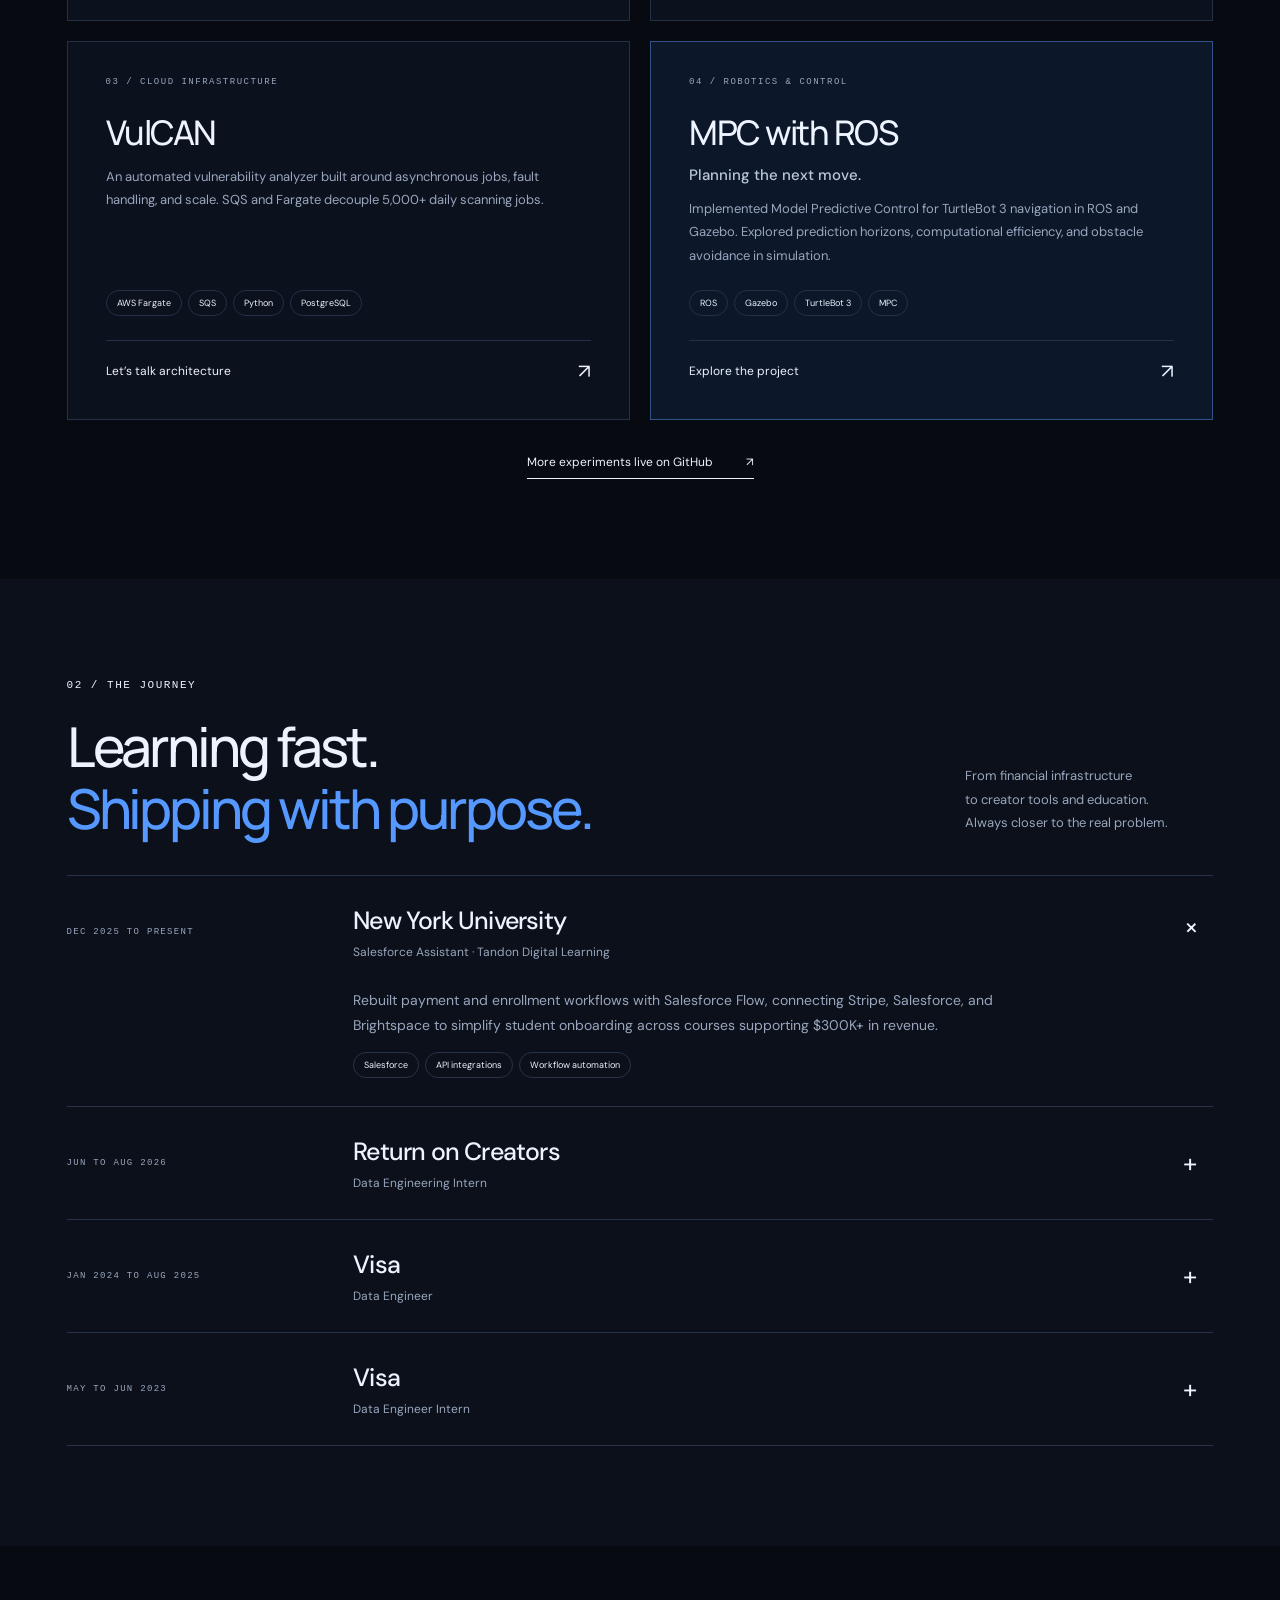
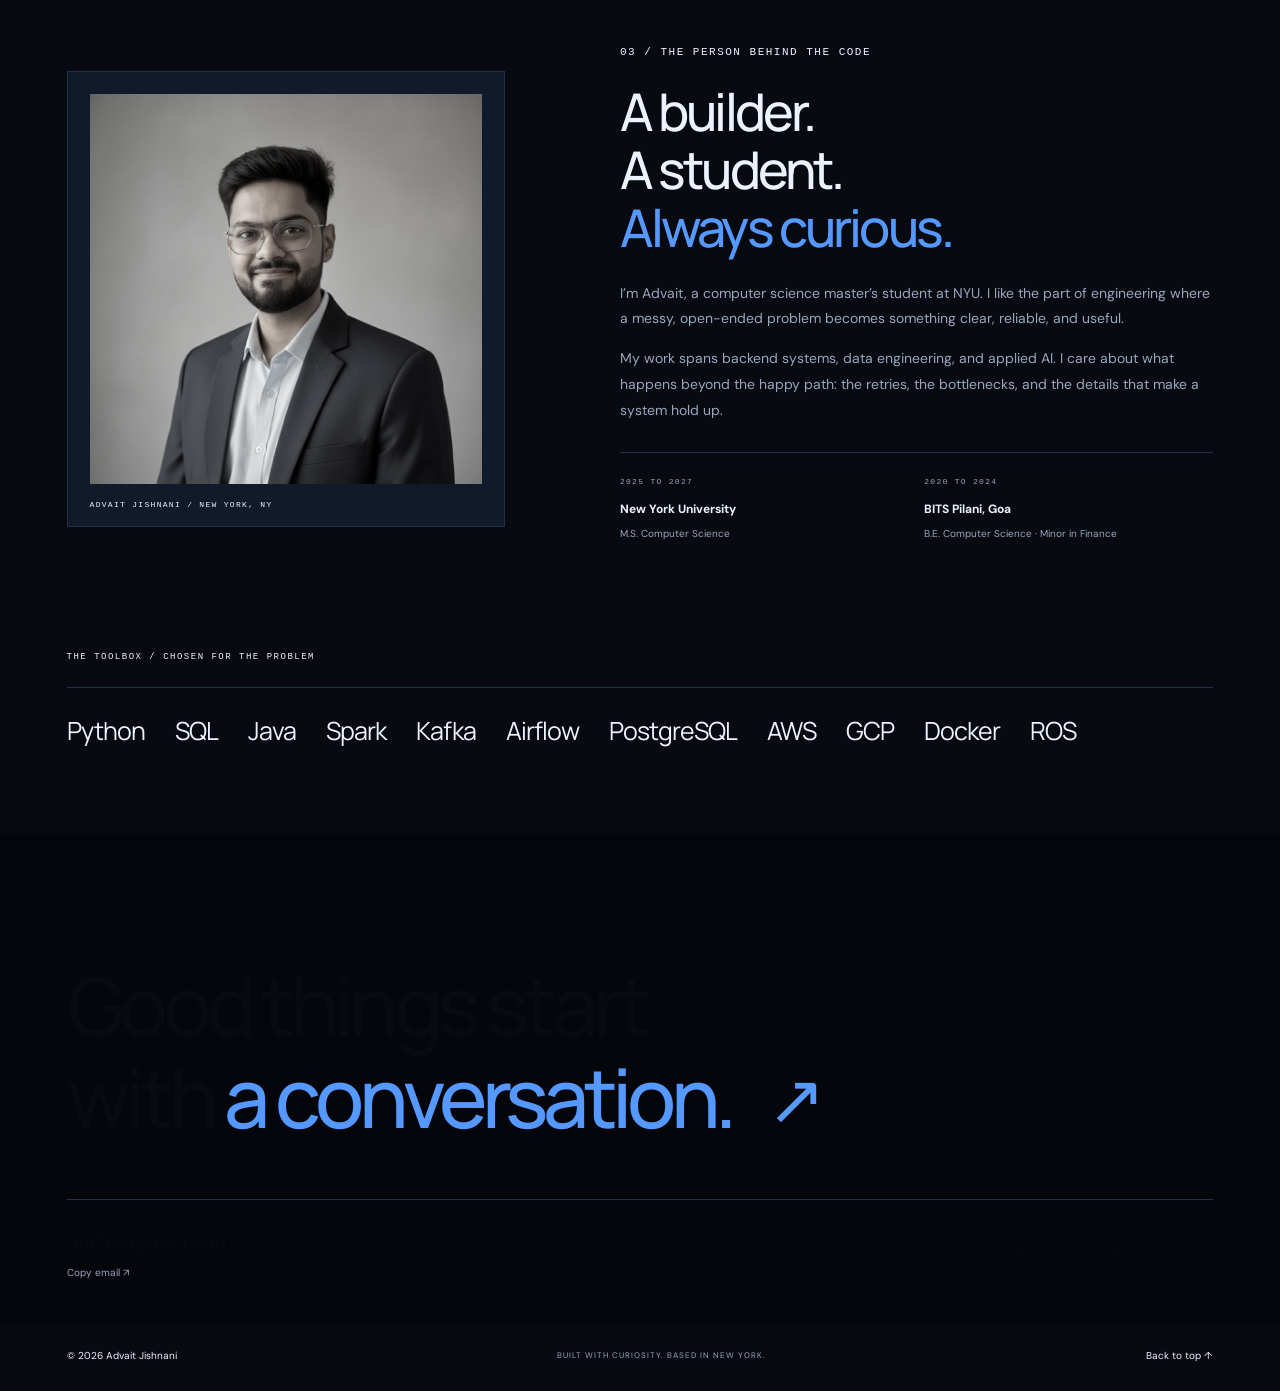
==== commit 075bcee0: "Redesign portfolio with electric blue theme and interactive ROS-inspired robot" ====
--- a/index.html
+++ b/index.html
@@ -1,456 +1,38 @@
-<!DOCTYPE html>
-<html lang="en">
-<head>
-    <meta charset="UTF-8">
-    <meta name="viewport" content="width=device-width, initial-scale=1.0">
-    <title>Advait Jishnani - Big Data Developer &amp; ML Engineer</title>
-    <meta name="description" content="Portfolio of Advait Jishnani - Big Data Developer and Machine Learning Engineer specializing in scalable data solutions and intelligent systems.">
-    <link rel="stylesheet" href="style.css">
-    <link rel="stylesheet" href="https://cdnjs.cloudflare.com/ajax/libs/font-awesome/6.4.0/css/all.min.css">
-</head>
-<body>
-    <!-- Navigation -->
-    <nav class="navbar" id="navbar">
-        <div class="nav-container">
-            <div class="nav-logo">AJ</div>
-            <ul class="nav-menu" id="navMenu">
-                <li><a href="#home" class="nav-link">Home</a></li>
-                <li><a href="#about" class="nav-link">About</a></li>
-                <li><a href="#experience" class="nav-link">Experience</a></li>
-                <li><a href="#skills" class="nav-link">Skills</a></li>
-                <li><a href="#projects" class="nav-link">Projects</a></li>
-                <li><a href="#education" class="nav-link">Education</a></li>
-                <li><a href="#contact" class="nav-link">Contact</a></li>
-            </ul>
-            <div class="nav-toggle" id="navToggle">
-                <span></span>
-                <span></span>
-                <span></span>
-            </div>
-        </div>
-    </nav>
-
-    <!-- Hero Section -->
-    <!-- <section class="hero" id="home">
-        <div class="hero-particles" id="particles"></div>
-        <div class="hero-content">
-            <div class="profile-image-container">
-                <div class="profile-image">
-                    <div class="profile-initials">AJ</div>
-                </div>
-                <div class="profile-ring"></div>
-            </div>
-            <div class="profile-image-container">
-                <div class="profile-image">
-                    <img src="Advait_J_Professional_Picture.jpg" alt="Advait Jishnani" class="profile-photo">
-                </div>
-            <div class="profile-ring"></div>
-        </div>
-            <h1 class="hero-title">
-                <span class="text-reveal">Hi, I'm</span>
-                <span class="text-reveal name-highlight">Advait Jishnani</span>
-            </h1>
-            <p class="hero-subtitle text-reveal">Big Data Developer &amp; ML Engineer</p>
-            <p class="hero-tagline text-reveal">Building scalable data solutions and intelligent systems</p>
-            <div class="hero-cta">
-                <a href="#contact" class="btn btn-primary">Get In Touch</a>
-                <a href="#projects" class="btn btn-secondary">View Projects</a>
-            </div>
-            <div class="hero-social">
-                <a href="https://linkedin.com/in/advait-jishnani" target="_blank" aria-label="LinkedIn"><i class="fab fa-linkedin"></i></a>
-                <a href="https://github.com/advaitnaresh" target="_blank" aria-label="GitHub"><i class="fab fa-github"></i></a>
-                <a href="mailto:aj4700@nyu.edu" aria-label="Email"><i class="fas fa-envelope"></i></a>
-            </div>
-        </div>
-        <div class="scroll-indicator">
-            <span></span>
-        </div>
-    </section> -->
-
-        <section class="hero" id="home">
-        <div class="hero-particles" id="particles"></div>
-        <div class="hero-content">
-            <div class="profile-image-container">
-                <div class="profile-image">
-                    <img src="Advait_J_Professional_Picture.jpg" alt="Advait Jishnani" class="profile-photo">
-                </div>
-                <div class="profile-ring"></div>
-            </div>
-            <h1 class="hero-title">
-                <span class="text-reveal">Hi, I'm</span>
-                <span class="text-reveal name-highlight">Advait Jishnani</span>
-            </h1>
-            <p class="hero-subtitle text-reveal">Big Data Developer &amp; ML Engineer</p>
-            <p class="hero-tagline text-reveal">Building scalable data solutions and intelligent systems</p>
-            <div class="hero-cta">
-                <a href="#contact" class="btn btn-primary">Get In Touch</a>
-                <a href="#projects" class="btn btn-secondary">View Projects</a>
-            </div>
-            <div class="hero-social">
-                <a href="https://linkedin.com/in/advait-jishnani" target="_blank" aria-label="LinkedIn"><i class="fab fa-linkedin"></i></a>
-                <a href="https://github.com/advaitnaresh" target="_blank" aria-label="GitHub"><i class="fab fa-github"></i></a>
-                <a href="mailto:aj4700@nyu.edu" aria-label="Email"><i class="fas fa-envelope"></i></a>
-            </div>
-        </div>
-        <div class="scroll-indicator">
-            <span></span>
-        </div>
-    </section>
-
-    <!-- About Section -->
-    <section class="about" id="about">
-        <div class="container">
-            <h2 class="section-title" data-animate="fade-up">About Me</h2>
-            <div class="about-content" data-animate="fade-up">
-                <p class="about-text">
-                    I'm a Big Data Developer and Machine Learning Engineer with a passion for building scalable data solutions that drive real business impact. Currently pursuing my Master's in Computer Science at New York University, I bring hands-on experience from Visa Inc., where I've led the development of enterprise-level MLOps pipelines and optimized large-scale financial data workflows.
-                </p>
-                <p class="about-text">
-                    My expertise spans the full data engineering lifecycle—from architecting ELT pipelines and implementing model risk management frameworks to deploying production ML models. I specialize in Apache Spark, cloud platforms (AWS, GCP), and modern data technologies, consistently delivering solutions that reduce operational overhead and accelerate time-to-value.
-                </p>
-                <div class="about-highlights">
-                    <div class="highlight-card" data-animate="fade-up">
-                        <div class="highlight-icon"><i class="fas fa-rocket"></i></div>
-                        <h3>Performance</h3>
-                        <p>98% query optimization achieved</p>
-                    </div>
-                    <div class="highlight-card" data-animate="fade-up">
-                        <div class="highlight-icon"><i class="fas fa-cogs"></i></div>
-                        <h3>Efficiency</h3>
-                        <p>80% reduction in manual effort</p>
-                    </div>
-                    <div class="highlight-card" data-animate="fade-up">
-                        <div class="highlight-icon"><i class="fas fa-chart-line"></i></div>
-                        <h3>Scale</h3>
-                        <p>Led 140-person team</p>
-                    </div>
-                </div>
-            </div>
-        </div>
-    </section>
-
-    <!-- Experience Section -->
-    <section class="experience" id="experience">
-        <div class="container">
-            <h2 class="section-title" data-animate="fade-up">Work Experience</h2>
-            <div class="timeline">
-                <!-- Experience 1 -->
-                <div class="timeline-item" data-animate="fade-left">
-                    <div class="timeline-marker"></div>
-                    <div class="timeline-content">
-                        <span class="timeline-period">Jun 2024 – Aug 2025</span>
-                        <h3>Associate Data Scientist</h3>
-                        <h4>Visa Inc. • India</h4>
-                        <ul class="achievement-list">
-                            <li>Led the VCTS2.0 solution as temporary team lead, architecting a unified MLOps pipeline that reduced the onboarding time for new regional models from 7 days to 3 days</li>
-                            <li>Engineered automated Model Risk Management (MRM) and Out-Of-Time (OOT) validation pipelines that cut manual effort by 80% while ensuring full regulatory compliance</li>
-                            <li>Delivered a 60% performance optimization in large-scale financial data workflows by spearheading the refactoring of a legacy Hive SQL codebase to PySpark</li>
-                            <li>Orchestrated the development of a universal automatic model refitting framework, scaling the solution from a single project to all production models and cutting refitting time from 7+days to 3 days</li>
-                        </ul>
-                        <div class="metrics-row">
-                            <div class="metric-badge">57% faster onboarding</div>
-                            <div class="metric-badge">80% less manual work</div>
-                            <div class="metric-badge">60% performance boost</div>
-                        </div>
-                    </div>
-                </div>
-
-                <!-- Experience 2 -->
-                <div class="timeline-item" data-animate="fade-left">
-                    <div class="timeline-marker"></div>
-                    <div class="timeline-content">
-                        <span class="timeline-period">Jan 2024 – Jun 2024</span>
-                        <h3>Machine Learning Engineer Intern</h3>
-                        <h4>Visa Inc. • India</h4>
-                        <ul class="achievement-list">
-                            <li>Increased the operations team's efficiency by over 30% by engineering an end-to-end MLOps monitoring solution, which included the development of a real-time Tableau dashboard and a scalable Apache Airflow DAG to track all model workflows</li>
-                        </ul>
-                        <div class="metrics-row">
-                            <div class="metric-badge">30% efficiency increase</div>
-                        </div>
-                    </div>
-                </div>
-
-                <!-- Experience 3 -->
-                <div class="timeline-item" data-animate="fade-left">
-                    <div class="timeline-marker"></div>
-                    <div class="timeline-content">
-                        <span class="timeline-period">May 2023 – Jul 2023</span>
-                        <h3>Data Engineer Intern</h3>
-                        <h4>Visa Inc. • India</h4>
-                        <ul class="achievement-list">
-                            <li>Reduced a critical query's execution time by 98% (from 3 hours to 3 minutes) by identifying and implementing strategic optimizations in Hive, including partitioning, bucketing, and caching, which significantly expedited data availability for key stakeholders</li>
-                        </ul>
-                        <div class="metrics-row">
-                            <div class="metric-badge">98% query optimization</div>
-                        </div>
-                    </div>
-                </div>
-            </div>
-        </div>
-    </section>
-
-    <!-- Skills Section -->
-    <section class="skills" id="skills">
-        <div class="container">
-            <h2 class="section-title" data-animate="fade-up">Technical Skills</h2>
-            <div class="skills-grid">
-                <div class="skill-category" data-animate="fade-up">
-                    <h3><i class="fas fa-code"></i> Languages</h3>
-                    <div class="skill-item">
-                        <div class="skill-info">
-                            <span>Python (PySpark, Pandas, Scikit-learn)</span>
-                            <span>95%</span>
-                        </div>
-                        <div class="skill-bar">
-                            <div class="skill-progress" data-progress="95"></div>
-                        </div>
-                    </div>
-                    <div class="skill-item">
-                        <div class="skill-info">
-                            <span>SQL</span>
-                            <span>90%</span>
-                        </div>
-                        <div class="skill-bar">
-                            <div class="skill-progress" data-progress="90"></div>
-                        </div>
-                    </div>
-                    <div class="skill-item">
-                        <div class="skill-info">
-                            <span>C++</span>
-                            <span>75%</span>
-                        </div>
-                        <div class="skill-bar">
-                            <div class="skill-progress" data-progress="75"></div>
-                        </div>
-                    </div>
-                    <div class="skill-item">
-                        <div class="skill-info">
-                            <span>Java</span>
-                            <span>70%</span>
-                        </div>
-                        <div class="skill-bar">
-                            <div class="skill-progress" data-progress="70"></div>
-                        </div>
-                    </div>
-                </div>
-
-                <div class="skill-category" data-animate="fade-up">
-                    <h3><i class="fas fa-tools"></i> Technologies</h3>
-                    <div class="skill-tags">
-                        <span class="skill-tag">Apache Spark</span>
-                        <span class="skill-tag">Hadoop</span>
-                        <span class="skill-tag">Hive</span>
-                        <span class="skill-tag">Airflow</span>
-                        <span class="skill-tag">Docker</span>
-                        <span class="skill-tag">Kubernetes</span>
-                        <span class="skill-tag">Git</span>
-                        <span class="skill-tag">MongoDB</span>
-                        <span class="skill-tag">Tableau</span>
-                        <span class="skill-tag">Kafka</span>
-                        <span class="skill-tag">Terraform</span>
-                        <span class="skill-tag">Snowflake</span>
-                        <span class="skill-tag">Iceberg</span>
-                    </div>
-                </div>
-
-                <div class="skill-category" data-animate="fade-up">
-                    <h3><i class="fas fa-cloud"></i> ML &amp; Cloud</h3>
-                    <div class="skill-item">
-                        <div class="skill-info">
-                            <span>AWS</span>
-                            <span>85%</span>
-                        </div>
-                        <div class="skill-bar">
-                            <div class="skill-progress" data-progress="85"></div>
-                        </div>
-                    </div>
-                    <div class="skill-item">
-                        <div class="skill-info">
-                            <span>GCP</span>
-                            <span>80%</span>
-                        </div>
-                        <div class="skill-bar">
-                            <div class="skill-progress" data-progress="80"></div>
-                        </div>
-                    </div>
-                    <div class="skill-item">
-                        <div class="skill-info">
-                            <span>MLOps</span>
-                            <span>90%</span>
-                        </div>
-                        <div class="skill-bar">
-                            <div class="skill-progress" data-progress="90"></div>
-                        </div>
-                    </div>
-                    <div class="skill-item">
-                        <div class="skill-info">
-                            <span>Big Data Engineering</span>
-                            <span>95%</span>
-                        </div>
-                        <div class="skill-bar">
-                            <div class="skill-progress" data-progress="95"></div>
-                        </div>
-                    </div>
-                </div>
-            </div>
-        </div>
-    </section>
-
-    <!-- Projects Section -->
-    <section class="projects" id="projects">
-        <div class="container">
-            <h2 class="section-title" data-animate="fade-up">Featured Projects</h2>
-            <div class="projects-grid">
-                <div class="project-card" data-animate="fade-up">
-                    <div class="project-icon"><i class="fas fa-chart-line"></i></div>
-                    <h3>Optimal Trading Strategies using ARIMA &amp; RL</h3>
-                    <p>Achieved a 7% performance increase over a buy-and-hold benchmark by designing a hybrid ARIMA-RL trading algorithm that leveraged statistical forecasts to inform and optimize RL-driven trading policies</p>
-                    <div class="project-tech">
-                        <span>Python</span>
-                        <span>ARIMA</span>
-                        <span>ML</span>
-                        <span>RL</span>
-                    </div>
-                    <div class="project-impact">
-                        <i class="fas fa-rocket"></i> 7% performance increase
-                    </div>
-                </div>
-
-                <div class="project-card" data-animate="fade-up">
-                    <div class="project-icon"><i class="fas fa-robot"></i></div>
-                    <h3>Model Predictive Control in ROS</h3>
-                    <p>Successfully implemented and deployed an optimized MPC controller in ROS, enabling a TurtleBot 3 to perform high-speed, real-time autonomous navigation and complex obstacle avoidance in simulated environments</p>
-                    <div class="project-tech">
-                        <span>ROS</span>
-                        <span>Gazebo</span>
-                        <span>TurtleBot 3</span>
-                    </div>
-                    <div class="project-impact">
-                        <i class="fas fa-rocket"></i> Real-time autonomous navigation
-                    </div>
-                </div>
-
-                <div class="project-card" data-animate="fade-up">
-                    <div class="project-icon"><i class="fas fa-brain"></i></div>
-                    <h3>AI-Powered Applicant Tracking System</h3>
-                    <p>Architected and co-developed a cloud-based Applicant Tracking System (ATS) on AWS, which cut manual screening effort by 60% and accelerated the overall recruitment workflow by 60%</p>
-                    <div class="project-tech">
-                        <span>AWS</span>
-                        <span>Python</span>
-                        <span>MongoDB</span>
-                        <span>ML</span>
-                    </div>
-                    <div class="project-impact">
-                        <i class="fas fa-rocket"></i> 60% reduction in manual effort
-                    </div>
-                </div>
-            </div>
-        </div>
-    </section>
-
-    <!-- Education Section -->
-    <section class="education" id="education">
-        <div class="container">
-            <h2 class="section-title" data-animate="fade-up">Education</h2>
-            <div class="education-grid">
-                <div class="education-card" data-animate="fade-up">
-                    <div class="education-icon"><i class="fas fa-graduation-cap"></i></div>
-                    <h3>Master of Science in Computer Science</h3>
-                    <h4>New York University</h4>
-                    <p class="education-minor">Specializing in Data Science and Data Engineering</p>
-                    <p class="education-location"><i class="fas fa-map-marker-alt"></i> New York, NY</p>
-                    <p class="education-period">Sep 2025 – May 2027</p>
-                    <span class="education-badge">Current</span>
-                </div>
-
-                <div class="education-card" data-animate="fade-up">
-                    <div class="education-icon"><i class="fas fa-graduation-cap"></i></div>
-                    <h3>Bachelor of Engineering in Computer Science</h3>
-                    <h4>Birla Institute of Technology and Science, Pilani</h4>
-                    <p class="education-minor">Minor in Finance</p>
-                    <p class="education-location"><i class="fas fa-map-marker-alt"></i> Goa, India</p>
-                    <p class="education-period">Aug 2020 – May 2024</p>
-                    <span class="education-badge completed">Completed</span>
-                </div>
-            </div>
-
-            <div class="certifications" data-animate="fade-up">
-                <h3 class="subsection-title">Certifications</h3>
-                <div class="cert-grid">
-                    <div class="cert-item"><i class="fas fa-certificate"></i> Apache Iceberg</div>
-                    <div class="cert-item"><i class="fas fa-certificate"></i> Apache Airflow</div>
-                    <div class="cert-item"><i class="fas fa-certificate"></i> Apache Spark</div>
-                    <div class="cert-item"><i class="fas fa-certificate"></i> Apache Hive</div>
-                    <div class="cert-item"><i class="fas fa-certificate"></i> ML &amp; GCP</div>
-                    <div class="cert-item"><i class="fas fa-certificate"></i> Intro to Trading</div>
-                    <div class="cert-item"><i class="fas fa-certificate"></i> Robotics</div>
-                    <div class="cert-item"><i class="fas fa-certificate"></i> Python</div>
-                </div>
-            </div>
-
-            <div class="leadership" data-animate="fade-up">
-                <h3 class="subsection-title">Leadership Experience</h3>
-                <div class="leadership-card">
-                    <div class="leadership-header">
-                        <div>
-                            <h4>Roboficial Co-ordinator</h4>
-                            <p>Quark BITS Pilani Goa • Goa, India</p>
-                        </div>
-                        <span class="leadership-period">Sep 2022 – Apr 2023</span>
-                    </div>
-                    <p>Led a 140-person cross-functional team in organizing 6 national-level competitions, directing all logistics, communications, and rulebook creation while managing a budget of 60 lakh Rupees (approx. $72,000 USD) to attract 54 competing teams</p>
-                    <div class="leadership-metrics">
-                        <div class="leadership-stat">
-                            <span class="stat-number" data-count="140">0</span>
-                            <span class="stat-label">Team Members</span>
-                        </div>
-                        <div class="leadership-stat">
-                            <span class="stat-number" data-count="72000">0</span>
-                            <span class="stat-label">Budget ($)</span>
-                        </div>
-                        <div class="leadership-stat">
-                            <span class="stat-number" data-count="54">0</span>
-                            <span class="stat-label">Teams</span>
-                        </div>
-                    </div>
-                </div>
-            </div>
-        </div>
-    </section>
-
-    <!-- Contact Section -->
-    <section class="contact" id="contact">
-        <div class="container">
-            <h2 class="section-title" data-animate="fade-up">Get In Touch</h2>
-            <p class="contact-intro" data-animate="fade-up">I'm currently pursuing my Master's at NYU and open to exciting opportunities in Big Data, ML Engineering, and Data Science. Let's connect!</p>
-            <div class="contact-grid">
-                <div class="contact-card" data-animate="fade-up">
-                    <div class="contact-icon"><i class="fas fa-envelope"></i></div>
-                    <h3>Email</h3>
-                    <a href="mailto:aj4700@nyu.edu">aj4700@nyu.edu</a>
-                </div>
-                <div class="contact-card" data-animate="fade-up">
-                    <div class="contact-icon"><i class="fab fa-linkedin"></i></div>
-                    <h3>LinkedIn</h3>
-                    <a href="https://linkedin.com/in/advait-jishnani" target="_blank">linkedin.com/in/advait-jishnani</a>
-                </div>
-                <div class="contact-card" data-animate="fade-up">
-                    <div class="contact-icon"><i class="fab fa-github"></i></div>
-                    <h3>GitHub</h3>
-                    <a href="https://github.com/advaitnaresh" target="_blank">github.com/advaitnaresh</a>
-                </div>
-            </div>
-        </div>
-    </section>
-
-    <!-- Footer -->
-    <footer class="footer">
-        <div class="container">
-            <p>&copy; 2025 Advait Jishnani. Built with passion for data and innovation.</p>
-        </div>
-    </footer>
-
-    <script src="app.js"></script>
-</body>
-</html>+<!doctype html>
+<html lang="en"><head><meta charset="utf-8"><meta name="viewport" content="width=device-width,initial-scale=1"><meta name="theme-color" content="#06080d"><meta name="description" content="Advait Jishnani · NYU computer science graduate student building reliable software, real-time data platforms, and applied AI."><title>Advait Jishnani · Engineer & Builder</title><link rel="icon" href="favicon.svg" type="image/svg+xml"><link rel="stylesheet" href="style.css"></head>
+<body><a class="skip" href="#main">Skip to content</a>
+<header><a href="#home" class="brand" aria-label="Advait Jishnani home">aj<span>.</span></a><nav aria-label="Main navigation"><a href="#work">Work <sup>04</sup></a><a href="#experience">Experience</a><a href="#about">About</a></nav><a class="nav-contact" href="#contact">Let’s talk <span>↗</span></a></header>
+<main id="main"><section class="hero" id="home"><div class="hero-top"><span><i class="status-dot"></i> NYC · NYU COMPUTER SCIENCE</span><span class="mono">SOFTWARE · DATA · ROBOTICS</span></div><div class="hero-grid"><div class="hero-copy"><p class="eyebrow">HI, I’M ADVAIT JISHNANI.</p><h1>Curiosity.<br>Code.<br><em>Real impact.</em></h1><p class="intro">I build reliable systems out of complex ideas.<br>Software, data, and AI. From the first prototype<br class="desktop"> to the things people actually use.</p><div class="hero-actions"><a class="button primary" href="#work">Explore my work <span>↘</span></a><a class="text-link" href="resume.pdf" target="_blank" rel="noopener">Read my résumé ↗</a></div></div><div class="robot-panel" aria-label="Interactive robot inspired by my MPC and ROS project">
+<div class="robot-header"><span class="mono">MPC × ROS</span><button id="motion-toggle" aria-pressed="true">Pause tracking</button></div>
+<div class="robot-stage" id="robot-stage" tabindex="0" role="group" aria-label="Robot pointer interaction. Move your pointer or tap to guide the robot. Use arrow keys when focused.">
+<svg class="robot-path" viewBox="0 0 500 390" preserveAspectRatio="none" aria-hidden="true"><path id="tracking-path" d=""/><circle id="tracking-target" cx="250" cy="220" r="6"/></svg>
+<div id="robot" class="robot" aria-hidden="true"><svg viewBox="0 0 240 270" xmlns="http://www.w3.org/2000/svg">
+<defs><linearGradient id="shell" x1="0" y1="0" x2="1" y2="1"><stop stop-color="#354666"/><stop offset=".5" stop-color="#172238"/><stop offset="1" stop-color="#0c1220"/></linearGradient><linearGradient id="metal" x1="0" y1="0" x2="0" y2="1"><stop stop-color="#607897"/><stop offset="1" stop-color="#26354b"/></linearGradient><filter id="glow"><feGaussianBlur stdDeviation="3"/></filter></defs>
+<ellipse cx="120" cy="253" rx="81" ry="10" fill="#2370ff" opacity=".13"/>
+<rect x="51" y="200" width="29" height="48" rx="10" fill="#080d17" stroke="#354866" stroke-width="2"/><rect x="160" y="200" width="29" height="48" rx="10" fill="#080d17" stroke="#354866" stroke-width="2"/>
+<path d="M60 211H72M60 222H72M60 233H72M168 211H180M168 222H180M168 233H180" stroke="#587599" stroke-width="3"/>
+<rect x="71" y="158" width="98" height="74" rx="23" fill="url(#shell)" stroke="#506888" stroke-width="1.5"/>
+<path d="M89 180H151M89 188H137" stroke="#557598" stroke-width="2"/><circle cx="120" cy="210" r="6" fill="#448aff"/>
+<rect x="105" y="135" width="30" height="29" rx="6" fill="url(#metal)"/>
+<g id="robot-head"><path d="M120 40V24" stroke="#849dbd" stroke-width="3"/><circle cx="120" cy="19" r="7" fill="#6da6ff"/><circle cx="120" cy="19" r="10" fill="#3887ff" filter="url(#glow)" opacity=".6"/>
+<rect x="25" y="80" width="19" height="44" rx="8" fill="url(#metal)"/><rect x="196" y="80" width="19" height="44" rx="8" fill="url(#metal)"/>
+<rect x="37" y="44" width="166" height="107" rx="35" fill="url(#shell)" stroke="#6782a6" stroke-width="1.5"/>
+<rect x="50" y="61" width="140" height="69" rx="25" fill="#030810" stroke="#283d5f"/>
+<ellipse cx="87" cy="94" rx="23" ry="25" fill="#11213b"/><ellipse cx="153" cy="94" rx="23" ry="25" fill="#11213b"/>
+<g class="robot-pupil"><rect x="77" y="79" width="20" height="29" rx="9" fill="#5598ff"/><rect x="143" y="79" width="20" height="29" rx="9" fill="#5598ff"/><path d="M81 84V92M147 84V92" stroke="#d0eaff" stroke-width="3" stroke-linecap="round"/></g>
+<path d="M107 118Q120 125 133 118" fill="none" stroke="#5598ff" stroke-width="2.5" stroke-linecap="round"/>
+</g></svg></div></div>
+<div class="robot-caption"><p>Robotics, with a little personality.</p><span id="robot-instruction">Move your pointer. I’m following.</span><a href="https://github.com/advaitnaresh/MPC" target="_blank" rel="noopener">My MPC + ROS project ↗</a></div></div></div><div class="hero-bottom mono"><span>SOFTWARE ENGINEER & CREATIVE PROBLEM SOLVER</span><a href="#work">SCROLL TO DISCOVER ↓</a></div></section>
+<div class="affiliations"><span class="mono">A FEW PLACES<br>I’VE BUILT & LEARNED</span><strong class="visa">VISA</strong><strong>Return on Creators<span class="blue">.</span></strong><strong class="nyu">NYU <small>TANDON</small></strong><strong class="bits">BITS PILANI</strong></div>
+<section class="work section" id="work"><div class="section-head"><div><p class="eyebrow">01 / SELECTED WORK</p><h2>Built to do<br><em>something useful.</em></h2></div><p>Real-time data. Smarter discovery.<br>Infrastructure that keeps up.<br>Autonomous navigation.</p></div>
+<div class="project-grid"><article class="project"><div class="project-copy"><p class="eyebrow">01 / DATA ENGINEERING</p><h3>Aries</h3><h4>From live signals to live intelligence.</h4><p>A real-time data platform that processes 10,000+ streaming events per second with Kafka and Spark, serving live KPIs at under 100 ms through tiered storage.</p><div class="tags"><span>Kafka</span><span>Apache Spark</span><span>Python</span><span>PostgreSQL</span></div><a class="project-link" href="https://github.com/advaitnaresh/Aries" target="_blank" rel="noopener">Explore the repository <span>↗</span></a></div></article>
+<article class="project"><div class="project-copy"><p class="eyebrow">02 / APPLIED AI</p><h3>RoCathon</h3><p>Making creator discovery more useful through semantic search, structured filters, and custom reranking across 10,000+ profiles.</p><div class="tags"><span>pgvector</span><span>Embeddings</span><span>Hybrid search</span></div><a class="project-link" href="https://github.com/advaitnaresh/RoCathon-Solution-AJ" target="_blank" rel="noopener">Explore the repository <span>↗</span></a></div></article>
+<article class="project"><div class="project-copy"><p class="eyebrow">03 / CLOUD INFRASTRUCTURE</p><h3>VulCAN</h3><p>An automated vulnerability analyzer built around asynchronous jobs, fault handling, and scale. SQS and Fargate decouple 5,000+ daily scanning jobs.</p><div class="tags"><span>AWS Fargate</span><span>SQS</span><span>Python</span><span>PostgreSQL</span></div><a class="project-link" href="mailto:aj4700@nyu.edu?subject=Let%E2%80%99s%20talk%20about%20VulCAN">Let’s talk architecture <span>↗</span></a></div></article><article class="project mpc-project"><div class="project-copy"><p class="eyebrow">04 / ROBOTICS &amp; CONTROL</p><h3>MPC with ROS</h3><h4>Planning the next move.</h4><p>Implemented Model Predictive Control for TurtleBot 3 navigation in ROS and Gazebo. Explored prediction horizons, computational efficiency, and obstacle avoidance in simulation.</p><div class="tags"><span>ROS</span><span>Gazebo</span><span>TurtleBot 3</span><span>MPC</span></div><a class="project-link" href="https://github.com/advaitnaresh/MPC" target="_blank" rel="noopener">Explore the project <span>↗</span></a></div></article></div><a class="all-work" href="https://github.com/advaitnaresh" target="_blank" rel="noopener">More experiments live on GitHub <span>↗</span></a></section>
+<section class="experience section" id="experience"><div class="section-head"><div><p class="eyebrow">02 / THE JOURNEY</p><h2>Learning fast.<br><em>Shipping with purpose.</em></h2></div><p>From financial infrastructure<br>to creator tools and education.<br>Always closer to the real problem.</p></div><div class="experience-list">
+<details open><summary><span class="date mono">DEC 2025 TO PRESENT</span><span class="role"><strong>New York University</strong><span>Salesforce Assistant · Tandon Digital Learning</span></span><span class="expand">+</span></summary><div class="experience-detail"><p>Rebuilt payment and enrollment workflows with Salesforce Flow, connecting Stripe, Salesforce, and Brightspace to simplify student onboarding across courses supporting $300K+ in revenue.</p><div class="tags"><span>Salesforce</span><span>API integrations</span><span>Workflow automation</span></div></div></details>
+<details><summary><span class="date mono">JUN TO AUG 2026</span><span class="role"><strong>Return on Creators</strong><span>Data Engineering Intern</span></span><span class="expand">+</span></summary><div class="experience-detail"><p>Shipped an iMessage onboarding flow with Supabase and automated routing, designed for up to 1,000 simultaneous creators. Rebuilt multi-line inbound routing and resolved three data-integrity bugs before they reached the admin UI.</p><div class="tags"><span>Supabase</span><span>Backend systems</span><span>Data integrity</span></div></div></details>
+<details><summary><span class="date mono">JAN 2024 TO AUG 2025</span><span class="role"><strong>Visa</strong><span>Data Engineer</span></span><span class="expand">+</span></summary><div class="experience-detail"><p>Automated model-risk and refitting workflows, cutting turnaround by 60% and manual effort by 80%. Supported validation across 15+ production models and orchestration across 20+ Airflow workflows.</p><div class="tags"><span>PySpark</span><span>Airflow</span><span>MLOps</span><span>SQL</span></div></div></details>
+<details><summary><span class="date mono">MAY TO JUN 2023</span><span class="role"><strong>Visa</strong><span>Data Engineer Intern</span></span><span class="expand">+</span></summary><div class="experience-detail"><p>Reduced a production query from two hours to under 12 minutes through partitioning, caching, and bucketing in Hive and Spark.</p><div class="tags"><span>Hive</span><span>Spark</span><span>Performance tuning</span></div></div></details></div></section>
+<section class="about section" id="about"><div class="portrait-wrap"><img src="portrait.jpg" alt="Advait Jishnani" width="640" height="640" loading="lazy"><span class="portrait-caption mono">ADVAIT JISHNANI / NEW YORK, NY</span></div><div class="about-copy"><p class="eyebrow">03 / THE PERSON BEHIND THE CODE</p><h2>A builder.<br>A student.<br><em>Always curious.</em></h2><p>I’m Advait, a computer science master’s student at NYU. I like the part of engineering where a messy, open-ended problem becomes something clear, reliable, and useful.</p><p>My work spans backend systems, data engineering, and applied AI. I care about what happens beyond the happy path: the retries, the bottlenecks, and the details that make a system hold up.</p><div class="education"><div><span class="mono">2025 TO 2027</span><strong>New York University</strong><p>M.S. Computer Science</p></div><div><span class="mono">2020 TO 2024</span><strong>BITS Pilani, Goa</strong><p>B.E. Computer Science · Minor in Finance</p></div></div></div></section>
+<section class="toolbox section"><p class="eyebrow">THE TOOLBOX / CHOSEN FOR THE PROBLEM</p><div><span>Python</span><span>SQL</span><span>Java</span><span>Spark</span><span>Kafka</span><span>Airflow</span><span>PostgreSQL</span><span>AWS</span><span>GCP</span><span>Docker</span><span>ROS</span></div></section>
+<section class="contact section" id="contact"><div class="contact-top"><p class="eyebrow">04 / WHAT’S NEXT?</p></div><h2>Good things start<br>with <a href="mailto:aj4700@nyu.edu"><em>a conversation.</em><span>↗</span></a></h2><div class="contact-bottom"><div><a class="email" href="mailto:aj4700@nyu.edu">aj4700@nyu.edu</a><button id="copy-email" aria-label="Copy email address">Copy email ↗</button><span id="copy-status" role="status"></span></div><div class="socials"><a href="https://github.com/advaitnaresh" target="_blank" rel="noopener">GitHub ↗</a><a href="https://linkedin.com/in/advait-jishnani" target="_blank" rel="noopener">LinkedIn ↗</a><a href="resume.pdf" target="_blank" rel="noopener">Résumé ↗</a></div></div></section></main><footer><span>© <span id="year">2026</span> Advait Jishnani</span><span>BUILT WITH CURIOSITY. BASED IN NEW YORK.</span><a href="#home">Back to top ↑</a></footer><script src="app.js"></script></body></html>
--- a/style.css
+++ b/style.css
@@ -1,1840 +1,14 @@
-:root {
-  /* Theme Configuration */
-  --animation-duration: 0.3s;
-  --transition-timing: ease-in-out;
-  
-  /* Primitive Color Tokens */
-  --color-white: rgba(255, 255, 255, 1);
-  --color-black: rgba(0, 0, 0, 1);
-  --color-cream-50: rgba(252, 252, 249, 1);
-  --color-cream-100: rgba(255, 255, 253, 1);
-  --color-gray-200: rgba(245, 245, 245, 1);
-  --color-gray-300: rgba(167, 169, 169, 1);
-  --color-gray-400: rgba(119, 124, 124, 1);
-  --color-slate-500: rgba(98, 108, 113, 1);
-  --color-brown-600: rgba(94, 82, 64, 1);
-  --color-charcoal-700: rgba(31, 33, 33, 1);
-  --color-charcoal-800: rgba(38, 40, 40, 1);
-  --color-slate-900: rgba(19, 52, 59, 1);
-  --color-teal-300: rgba(50, 184, 198, 1);
-  --color-teal-400: rgba(45, 166, 178, 1);
-  --color-teal-500: rgba(33, 128, 141, 1);
-  --color-teal-600: rgba(29, 116, 128, 1);
-  --color-teal-700: rgba(26, 104, 115, 1);
-  --color-teal-800: rgba(41, 150, 161, 1);
-  --color-red-400: rgba(255, 84, 89, 1);
-  --color-red-500: rgba(192, 21, 47, 1);
-  --color-orange-400: rgba(230, 129, 97, 1);
-  --color-orange-500: rgba(168, 75, 47, 1);
+@import url('https://fonts.googleapis.com/css2?family=DM+Sans:wght@400;450;500;550;600;650;700&family=Manrope:wght@400;500;600;650;700;750;800&display=swap');
+:root{--paper:#070a10;--ink:#edf2ff;--muted:#99a6bd;--blue:#5598ff;--line:#233047;--dark:#04060b}*{box-sizing:border-box}html{scroll-behavior:smooth;scroll-padding-top:95px}body{margin:0;background:var(--paper);color:var(--ink);font-family:'DM Sans',sans-serif;-webkit-font-smoothing:antialiased}a{color:inherit;text-decoration:none}button{font:inherit}button,a,summary{-webkit-tap-highlight-color:transparent}a:focus-visible,button:focus-visible,summary:focus-visible{outline:2px solid var(--blue);outline-offset:7px}button{cursor:pointer}::selection{background:var(--blue);color:white}.mono,.eyebrow{font-family:ui-monospace,SFMono-Regular,Consolas,monospace;font-size:10px;letter-spacing:1.3px;font-weight:400}.eyebrow{font-size:11px;letter-spacing:1.5px;margin:0 0 25px}.blue{color:var(--blue)}header{height:98px;display:flex;align-items:center;justify-content:space-between;margin:0 5.2%;border-bottom:1px solid var(--line)}.brand{font-size:43px;font-weight:800;letter-spacing:-5px;line-height:1}.brand span{font-size:12px;letter-spacing:0;vertical-align:top;display:inline-block;margin:3px 0 0 9px}nav{display:flex;gap:33px;font-size:13px}nav sup{color:var(--blue);font-size:9px;margin-left:3px}.nav-contact{font-size:13px;border:1px solid var(--ink);border-radius:25px;padding:12px 18px;display:flex;gap:28px}.nav-contact:hover,.button.primary:hover{background:var(--blue);border-color:var(--blue);color:white}.hero{padding:30px 5.2% 0}.hero-top,.hero-bottom{display:flex;justify-content:space-between;align-items:center}.hero-top>span:first-child{font-size:10px;letter-spacing:1.5px;display:flex;align-items:center;gap:8px}.status-dot{height:6px;width:6px;background:var(--blue);border-radius:50%;display:inline-block}.hero-grid{display:grid;grid-template-columns:1.13fr 1fr;gap:2%;padding:64px 0 56px;align-items:center}.hero-copy{position:relative;z-index:1}h1,h2,h3,h4,p{margin-top:0}h1,h2,h3{font-family:'Manrope',sans-serif}h1{font-size:clamp(62px,7.55vw,117px);line-height:1.01;letter-spacing:-.075em;font-weight:500;margin-bottom:27px}em{font-style:normal;color:var(--blue)}.intro{font-size:15px;line-height:1.75;color:var(--muted);margin-bottom:26px}.hero-actions{display:flex;align-items:center;gap:28px;font-size:12px}.button{padding:17px 23px;border-radius:3px;display:flex;gap:35px;align-items:center}.primary{background:#246bff;color:white;border:1px solid #246bff;transition:.2s}.text-link{border-bottom:1px solid var(--ink);padding:7px 0}.hero-bottom{border-top:1px solid var(--line);padding:21px 0;font-size:9px;color:var(--muted)}.affiliations{border-top:1px solid var(--line);border-bottom:1px solid var(--line);padding:32px 5.2%;display:flex;align-items:center;justify-content:space-between;gap:20px}.affiliations>.mono{font-size:8px;line-height:1.7;color:var(--muted)}.affiliations strong{font-size:21px;letter-spacing:-1px}.affiliations .visa{font-size:32px;font-style:italic;font-weight:800;letter-spacing:-2px}.affiliations .nyu{font-family:Georgia,serif;font-size:30px}.nyu small{font-family:'DM Sans',sans-serif;font-size:10px;letter-spacing:1px;margin-left:6px}.affiliations .bits{font-family:Georgia,serif;font-size:19px;letter-spacing:1px}.section{padding:100px 5.2%}.section-head{display:flex;justify-content:space-between;align-items:end;margin-bottom:45px}.section-head h2{margin-bottom:0}h2{font-size:clamp(37px,4.3vw,64px);letter-spacing:-.055em;line-height:1.12;font-weight:500}.section-head>p{font-size:13px;line-height:1.8;color:var(--muted);margin:0 4% 5px 35px}.project{border:1px solid var(--line)}.featured{display:grid;grid-template-columns:1.12fr 1fr}.project-copy{padding:35px 38px}.project-copy .eyebrow{font-size:9px;color:var(--muted);margin-bottom:22px}h3{font-size:34px;font-weight:500;letter-spacing:-1.5px;margin-bottom:10px}h4{font-weight:500;font-size:15px;margin-bottom:12px}.project-copy>p:not(.eyebrow){font-size:13px;line-height:1.8;color:var(--muted);max-width:460px}.tags{display:flex;flex-wrap:wrap;gap:6px}.tags span{font-size:9px;border:1px solid var(--line);border-radius:20px;padding:6px 10px;white-space:nowrap}.project-link{display:flex;align-items:center;justify-content:space-between;margin-top:28px;padding-top:17px;border-top:1px solid var(--line);font-size:12px}.project-link span{font-size:20px}.project-link:hover{color:var(--blue)}.all-work{display:block;width:fit-content;margin:34px auto 0;font-size:12px;border-bottom:1px solid;padding-bottom:8px}.all-work span{margin-left:30px}.experience{background:#0b101a}.experience-list{border-top:1px solid #26334a}details{border-bottom:1px solid #26334a}summary{display:grid;grid-template-columns:25% 1fr 30px;align-items:center;cursor:pointer;list-style:none;padding:28px 0}summary::-webkit-details-marker{display:none}.date{color:var(--muted);font-size:9px}.role strong{display:block;font-size:25px;letter-spacing:-.8px;font-weight:500}.role>span{display:block;margin-top:7px;font-size:12px;color:var(--muted)}.expand{font-size:26px;font-weight:400}details[open] .expand{transform:rotate(45deg)}.experience-detail{margin-left:25%;max-width:660px;padding:0 0 28px}.experience-detail p{font-size:14px;line-height:1.8;color:var(--muted)}.experience-detail .tags span{border-color:#26334a}.about{display:grid;grid-template-columns:.85fr 1.15fr;gap:10%;align-items:center}.portrait-wrap{position:relative;background:#101a2a;padding:22px 22px 42px;transform:none}.portrait-wrap img{width:100%;height:390px;object-fit:cover;object-position:center 25%;filter:grayscale(1);display:block}.portrait-caption{display:block;font-size:8px;position:absolute;bottom:17px}.about-copy h2{font-size:52px;margin-bottom:23px}.about-copy>p:not(.eyebrow){font-size:14px;color:var(--muted);line-height:1.85}.education{border-top:1px solid var(--line);margin-top:28px;padding-top:24px;display:grid;grid-template-columns:1fr 1fr;gap:15px}.education .mono{display:block;font-size:8px;color:var(--muted);margin-bottom:11px}.education strong{font-size:12px}.education p{font-size:10px;line-height:1.7;margin-top:7px;color:var(--muted)}.toolbox{padding-top:0;padding-bottom:85px}.toolbox .eyebrow{font-size:9px}.toolbox>div{display:flex;flex-wrap:wrap;gap:15px 30px;border-top:1px solid var(--line);padding-top:25px}.toolbox>div>span{font-family:'Manrope',sans-serif;font-size:25px;letter-spacing:-1px}.contact{background:var(--dark);color:var(--paper);padding-top:65px;padding-bottom:45px}.contact-top{display:flex;justify-content:space-between}.contact-top .mono{font-size:8px;color:#99a6bd}.contact h2{font-size:clamp(48px,6.4vw,100px);margin:25px 0 55px;letter-spacing:-.065em}.contact h2 a{display:inline-flex;gap:35px;align-items:center}.contact h2 a>span{font-size:70px;color:var(--blue);transition:transform .3s}.contact h2 a:hover>span{transform:translate(8px,-8px)}.contact-bottom{border-top:1px solid #233047;padding-top:30px;display:flex;justify-content:space-between;align-items:center}.email{font-size:20px}.contact-bottom button{border:0;background:transparent;color:#99a6bd;display:block;padding:10px 0 0;font-size:10px}.socials{display:flex;gap:25px;font-size:12px}#copy-status{font-size:10px;color:#91b9ff}footer{display:flex;justify-content:space-between;align-items:center;padding:25px 5.2%;font-size:10px}footer>span:nth-child(2){font-size:8px;letter-spacing:1px;color:var(--muted)}.skip{position:fixed;top:-100px;left:20px;z-index:100;background:var(--paper);padding:15px}.skip:focus{top:10px}@media(min-width:1550px){header,.hero,.affiliations,.section,footer{padding-left:max(5.2%,calc((100vw - 1400px)/2));padding-right:max(5.2%,calc((100vw - 1400px)/2))}header{margin:0}}
+@media(max-width:900px){.hero-grid{gap:4%;padding-top:45px}.hero-actions{gap:15px}.button{padding:15px;gap:18px}.intro{font-size:13px}.affiliations strong{font-size:15px}.affiliations .bits{font-size:15px}.affiliations .nyu{font-size:22px}.project-copy{padding:25px}.section{padding-top:75px;padding-bottom:75px}.section-head>p{margin-right:0}.about{gap:7%}.about-copy h2{font-size:43px}.portrait-wrap img{height:330px}.education{grid-template-columns:1fr}.toolbox{padding-top:0}.search-demo{width:78%}.contact h2 a>span{font-size:45px}}
+@media(max-width:640px){header{height:78px}nav{gap:15px;font-size:11px}.nav-contact{padding:10px 12px;font-size:11px;gap:10px}.brand{font-size:35px}.hero-top>.mono{display:none}.hero-grid{grid-template-columns:1fr;padding:38px 0 26px;gap:35px}h1{font-size:76px;letter-spacing:-5px}.hero-copy .eyebrow{margin-bottom:20px}.intro{font-size:14px}.hero-actions{gap:26px}.hero-bottom{font-size:7px;gap:20px;line-height:1.5}.hero-bottom>span{max-width:170px}.affiliations{display:grid;grid-template-columns:1fr 1fr;gap:24px 15px;padding-top:24px;padding-bottom:24px}.affiliations>.mono{grid-column:1/-1}.affiliations strong{font-size:19px}.affiliations .bits{font-size:19px}.section{padding-top:62px;padding-bottom:62px}.section-head{display:block;margin-bottom:30px}.section-head>p{margin:22px 0 0;font-size:12px}.section-head>p br{display:none}.eyebrow{font-size:9px;margin-bottom:18px}h2{font-size:40px}.featured,.project-copy{padding:27px}.project-copy>p:not(.eyebrow){font-size:13px}summary{grid-template-columns:1fr 25px;gap:12px;padding:24px 0}.date{grid-column:1/-1;font-size:8px}.role strong{font-size:22px}.role>span{font-size:11px;line-height:1.6}.experience-detail{margin-left:0}.experience-detail p{font-size:13px}.about{grid-template-columns:1fr;gap:65px}.portrait-wrap{max-width:340px;margin:auto;width:90%}.portrait-wrap img{height:320px}.about-copy h2{font-size:47px}.education{grid-template-columns:1fr 1fr}.toolbox{padding-top:0}.toolbox>div{gap:16px 24px}.toolbox>div>span{font-size:23px}.contact-top>.mono{display:none}.contact h2{font-size:45px;margin-top:20px;margin-bottom:35px}.contact h2 a{gap:12px}.contact h2 a>span{font-size:37px}.contact-bottom{align-items:start;flex-direction:column;gap:30px}.socials{gap:30px}.email{font-size:21px}footer{font-size:9px;padding-top:22px;padding-bottom:22px}footer>span:nth-child(2){display:none}}
+@media(prefers-reduced-motion:reduce){html{scroll-behavior:auto}*,*:before,*:after{animation:none!important;transition:none!important}}
 
-  /* RGB versions for opacity control */
-  --color-brown-600-rgb: 94, 82, 64;
-  --color-teal-500-rgb: 33, 128, 141;
-  --color-slate-900-rgb: 19, 52, 59;
-  --color-slate-500-rgb: 98, 108, 113;
-  --color-red-500-rgb: 192, 21, 47;
-  --color-red-400-rgb: 255, 84, 89;
-  --color-orange-500-rgb: 168, 75, 47;
-  --color-orange-400-rgb: 230, 129, 97;
+/* Electric robotics theme */
+.brand span{color:var(--blue);font-size:32px;margin:0 0 0 6px;vertical-align:baseline}.hero-top .status-dot{box-shadow:0 0 10px #367dff80}.hero-copy h1 em{color:#5598ff}.hero-top>.mono{color:var(--muted)}.hero-grid{gap:5%;grid-template-columns:1.08fr 1fr}.hero-actions .primary:hover{background:#4586ff}.nav-contact:hover{background:#246bff;color:white}.affiliations{color:#c2cee2}.affiliations .blue{color:var(--blue)}.portrait-wrap{border:1px solid var(--line)}.portrait-wrap img{filter:grayscale(.8)}.section-head{margin-bottom:35px}.project-grid{display:grid;grid-template-columns:1fr 1fr;gap:20px}.project{background:#0b111d;transition:border-color .2s}.project:hover{border-color:#426aa5}.project-copy{height:100%;display:flex;flex-direction:column}.project-copy>p:not(.eyebrow){max-width:none}.project-copy .tags{margin-top:auto;padding-top:10px}.mpc-project{border-color:#315488;background:#0c172a}.project-copy h3{color:#eef4ff}.project-copy h4{color:#bbc8dc}.project-link{margin-top:24px}.contact h2 em{color:#5598ff}a:hover{color:#7bb0ff}
+.robot-panel{min-width:0;background:radial-gradient(ellipse at 50% 45%,#132a4c 0%,#080e19 62%);border:1px solid #233957;border-radius:18px;overflow:hidden;position:relative}.robot-header{display:flex;align-items:center;justify-content:space-between;padding:20px 24px;border-bottom:1px solid #1e2b40;color:#85b5ff}.robot-header button{border:1px solid #2e4363;background:#0d192b;color:#b5c8e4;border-radius:5px;padding:7px 10px;font-size:10px}.robot-stage{height:350px;position:relative;overflow:hidden;touch-action:pan-y;background-image:linear-gradient(#3c68a30b 1px,transparent 1px),linear-gradient(90deg,#3c68a30b 1px,transparent 1px);background-size:35px 35px}.robot-stage:focus-visible{outline:2px solid #5598ff;outline-offset:-3px}.robot{width:200px;height:225px;position:absolute;left:50%;top:50%;transform:translate(-50%,-50%);will-change:transform;pointer-events:none}.robot svg{width:100%;height:100%;overflow:visible}.robot-pupil{will-change:transform}#robot-head{transform-origin:120px 120px;will-change:transform}.robot-path{position:absolute;inset:0;width:100%;height:100%;pointer-events:none}#tracking-path{fill:none;stroke:#5188d7;stroke-width:1;stroke-dasharray:4 7;opacity:.5}#tracking-target{fill:none;stroke:#659fff;stroke-width:1;opacity:0}.robot-caption{border-top:1px solid #1e2b40;padding:21px 24px 23px;position:relative;background:#080e19}.robot-caption p{font-size:15px;margin-bottom:8px;letter-spacing:-.3px}.robot-caption>span{display:block;font-size:11px;color:#8c9eb8;margin-bottom:18px}.robot-caption a{font-size:11px;color:#79acff}.robot-panel.paused #tracking-target,.robot-panel.paused #tracking-path{opacity:0}.robot-header .mono{font-size:11px;letter-spacing:2px}
+@media(max-width:900px){.hero-grid{gap:3%}.robot{width:170px;height:192px}.robot-stage{height:320px}.robot-header,.robot-caption{padding-left:18px;padding-right:18px}.robot-caption p{font-size:13px}.robot-header .mono{font-size:9px}.robot-header button{font-size:9px}}
+@media(max-width:640px){.hero-grid{grid-template-columns:1fr;gap:32px}.robot-stage{height:300px}.robot{width:190px;height:214px}.robot-header .mono{font-size:11px}.robot-header button{font-size:10px}.robot-caption p{font-size:15px}.project-grid{grid-template-columns:1fr}.hero-copy h1{font-size:clamp(57px,18vw,76px)}.hero-actions{gap:18px}.contact h2{font-size:clamp(34px,10.8vw,45px)}.robot-caption>span{font-size:12px}.education{gap:10px}}
 
-  /* Background color tokens (Light Mode) */
-  --color-bg-1: rgba(59, 130, 246, 0.08); /* Light blue */
-  --color-bg-2: rgba(245, 158, 11, 0.08); /* Light yellow */
-  --color-bg-3: rgba(34, 197, 94, 0.08); /* Light green */
-  --color-bg-4: rgba(239, 68, 68, 0.08); /* Light red */
-  --color-bg-5: rgba(147, 51, 234, 0.08); /* Light purple */
-  --color-bg-6: rgba(249, 115, 22, 0.08); /* Light orange */
-  --color-bg-7: rgba(236, 72, 153, 0.08); /* Light pink */
-  --color-bg-8: rgba(6, 182, 212, 0.08); /* Light cyan */
-
-  /* Semantic Color Tokens (Light Mode) */
-  --color-background: var(--color-cream-50);
-  --color-surface: var(--color-cream-100);
-  --color-text: var(--color-slate-900);
-  --color-text-secondary: var(--color-slate-500);
-  --color-primary: var(--color-teal-500);
-  --color-primary-hover: var(--color-teal-600);
-  --color-primary-active: var(--color-teal-700);
-  --color-secondary: rgba(var(--color-brown-600-rgb), 0.12);
-  --color-secondary-hover: rgba(var(--color-brown-600-rgb), 0.2);
-  --color-secondary-active: rgba(var(--color-brown-600-rgb), 0.25);
-  --color-border: rgba(var(--color-brown-600-rgb), 0.2);
-  --color-btn-primary-text: var(--color-cream-50);
-  --color-card-border: rgba(var(--color-brown-600-rgb), 0.12);
-  --color-card-border-inner: rgba(var(--color-brown-600-rgb), 0.12);
-  --color-error: var(--color-red-500);
-  --color-success: var(--color-teal-500);
-  --color-warning: var(--color-orange-500);
-  --color-info: var(--color-slate-500);
-  --color-focus-ring: rgba(var(--color-teal-500-rgb), 0.4);
-  --color-select-caret: rgba(var(--color-slate-900-rgb), 0.8);
-
-  /* Common style patterns */
-  --focus-ring: 0 0 0 3px var(--color-focus-ring);
-  --focus-outline: 2px solid var(--color-primary);
-  --status-bg-opacity: 0.15;
-  --status-border-opacity: 0.25;
-  --select-caret-light: url("data:image/svg+xml,%3Csvg xmlns='http://www.w3.org/2000/svg' width='16' height='16' viewBox='0 0 24 24' fill='none' stroke='%23134252' stroke-width='2' stroke-linecap='round' stroke-linejoin='round'%3E%3Cpolyline points='6 9 12 15 18 9'%3E%3C/polyline%3E%3C/svg%3E");
-  --select-caret-dark: url("data:image/svg+xml,%3Csvg xmlns='http://www.w3.org/2000/svg' width='16' height='16' viewBox='0 0 24 24' fill='none' stroke='%23f5f5f5' stroke-width='2' stroke-linecap='round' stroke-linejoin='round'%3E%3Cpolyline points='6 9 12 15 18 9'%3E%3C/polyline%3E%3C/svg%3E");
-
-  /* RGB versions for opacity control */
-  --color-success-rgb: 33, 128, 141;
-  --color-error-rgb: 192, 21, 47;
-  --color-warning-rgb: 168, 75, 47;
-  --color-info-rgb: 98, 108, 113;
-
-  /* Typography */
-  --font-family-base: "FKGroteskNeue", "Geist", "Inter", -apple-system,
-    BlinkMacSystemFont, "Segoe UI", Roboto, sans-serif;
-  --font-family-mono: "Berkeley Mono", ui-monospace, SFMono-Regular, Menlo,
-    Monaco, Consolas, monospace;
-  --font-size-xs: 11px;
-  --font-size-sm: 12px;
-  --font-size-base: 14px;
-  --font-size-md: 14px;
-  --font-size-lg: 16px;
-  --font-size-xl: 18px;
-  --font-size-2xl: 20px;
-  --font-size-3xl: 24px;
-  --font-size-4xl: 30px;
-  --font-weight-normal: 400;
-  --font-weight-medium: 500;
-  --font-weight-semibold: 550;
-  --font-weight-bold: 600;
-  --line-height-tight: 1.2;
-  --line-height-normal: 1.5;
-  --letter-spacing-tight: -0.01em;
-
-  /* Spacing */
-  --space-0: 0;
-  --space-1: 1px;
-  --space-2: 2px;
-  --space-4: 4px;
-  --space-6: 6px;
-  --space-8: 8px;
-  --space-10: 10px;
-  --space-12: 12px;
-  --space-16: 16px;
-  --space-20: 20px;
-  --space-24: 24px;
-  --space-32: 32px;
-
-  /* Border Radius */
-  --radius-sm: 6px;
-  --radius-base: 8px;
-  --radius-md: 10px;
-  --radius-lg: 12px;
-  --radius-full: 9999px;
-
-  /* Shadows */
-  --shadow-xs: 0 1px 2px rgba(0, 0, 0, 0.02);
-  --shadow-sm: 0 1px 3px rgba(0, 0, 0, 0.04), 0 1px 2px rgba(0, 0, 0, 0.02);
-  --shadow-md: 0 4px 6px -1px rgba(0, 0, 0, 0.04),
-    0 2px 4px -1px rgba(0, 0, 0, 0.02);
-  --shadow-lg: 0 10px 15px -3px rgba(0, 0, 0, 0.04),
-    0 4px 6px -2px rgba(0, 0, 0, 0.02);
-  --shadow-inset-sm: inset 0 1px 0 rgba(255, 255, 255, 0.15),
-    inset 0 -1px 0 rgba(0, 0, 0, 0.03);
-
-  /* Animation */
-  --duration-fast: 150ms;
-  --duration-normal: 250ms;
-  --ease-standard: cubic-bezier(0.16, 1, 0.3, 1);
-
-  /* Layout */
-  --container-sm: 640px;
-  --container-md: 768px;
-  --container-lg: 1024px;
-  --container-xl: 1280px;
-}
-
-/* Dark mode colors */
-@media (prefers-color-scheme: dark) {
-  :root {
-    /* RGB versions for opacity control (Dark Mode) */
-    --color-gray-400-rgb: 119, 124, 124;
-    --color-teal-300-rgb: 50, 184, 198;
-    --color-gray-300-rgb: 167, 169, 169;
-    --color-gray-200-rgb: 245, 245, 245;
-
-    /* Background color tokens (Dark Mode) */
-    --color-bg-1: rgba(29, 78, 216, 0.15); /* Dark blue */
-    --color-bg-2: rgba(180, 83, 9, 0.15); /* Dark yellow */
-    --color-bg-3: rgba(21, 128, 61, 0.15); /* Dark green */
-    --color-bg-4: rgba(185, 28, 28, 0.15); /* Dark red */
-    --color-bg-5: rgba(107, 33, 168, 0.15); /* Dark purple */
-    --color-bg-6: rgba(194, 65, 12, 0.15); /* Dark orange */
-    --color-bg-7: rgba(190, 24, 93, 0.15); /* Dark pink */
-    --color-bg-8: rgba(8, 145, 178, 0.15); /* Dark cyan */
-
-    /* Semantic Color Tokens (Dark Mode) */
-    --color-background: var(--color-charcoal-700);
-    --color-surface: var(--color-charcoal-800);
-    --color-text: var(--color-gray-200);
-    --color-text-secondary: rgba(var(--color-gray-300-rgb), 0.7);
-    --color-primary: var(--color-teal-300);
-    --color-primary-hover: var(--color-teal-400);
-    --color-primary-active: var(--color-teal-800);
-    --color-secondary: rgba(var(--color-gray-400-rgb), 0.15);
-    --color-secondary-hover: rgba(var(--color-gray-400-rgb), 0.25);
-    --color-secondary-active: rgba(var(--color-gray-400-rgb), 0.3);
-    --color-border: rgba(var(--color-gray-400-rgb), 0.3);
-    --color-error: var(--color-red-400);
-    --color-success: var(--color-teal-300);
-    --color-warning: var(--color-orange-400);
-    --color-info: var(--color-gray-300);
-    --color-focus-ring: rgba(var(--color-teal-300-rgb), 0.4);
-    --color-btn-primary-text: var(--color-slate-900);
-    --color-card-border: rgba(var(--color-gray-400-rgb), 0.2);
-    --color-card-border-inner: rgba(var(--color-gray-400-rgb), 0.15);
-    --shadow-inset-sm: inset 0 1px 0 rgba(255, 255, 255, 0.1),
-      inset 0 -1px 0 rgba(0, 0, 0, 0.15);
-    --button-border-secondary: rgba(var(--color-gray-400-rgb), 0.2);
-    --color-border-secondary: rgba(var(--color-gray-400-rgb), 0.2);
-    --color-select-caret: rgba(var(--color-gray-200-rgb), 0.8);
-
-    /* Common style patterns - updated for dark mode */
-    --focus-ring: 0 0 0 3px var(--color-focus-ring);
-    --focus-outline: 2px solid var(--color-primary);
-    --status-bg-opacity: 0.15;
-    --status-border-opacity: 0.25;
-    --select-caret-light: url("data:image/svg+xml,%3Csvg xmlns='http://www.w3.org/2000/svg' width='16' height='16' viewBox='0 0 24 24' fill='none' stroke='%23134252' stroke-width='2' stroke-linecap='round' stroke-linejoin='round'%3E%3Cpolyline points='6 9 12 15 18 9'%3E%3C/polyline%3E%3C/svg%3E");
-    --select-caret-dark: url("data:image/svg+xml,%3Csvg xmlns='http://www.w3.org/2000/svg' width='16' height='16' viewBox='0 0 24 24' fill='none' stroke='%23f5f5f5' stroke-width='2' stroke-linecap='round' stroke-linejoin='round'%3E%3Cpolyline points='6 9 12 15 18 9'%3E%3C/polyline%3E%3C/svg%3E");
-
-    /* RGB versions for dark mode */
-    --color-success-rgb: var(--color-teal-300-rgb);
-    --color-error-rgb: var(--color-red-400-rgb);
-    --color-warning-rgb: var(--color-orange-400-rgb);
-    --color-info-rgb: var(--color-gray-300-rgb);
-  }
-}
-
-/* Data attribute for manual theme switching */
-[data-color-scheme="dark"] {
-  /* RGB versions for opacity control (dark mode) */
-  --color-gray-400-rgb: 119, 124, 124;
-  --color-teal-300-rgb: 50, 184, 198;
-  --color-gray-300-rgb: 167, 169, 169;
-  --color-gray-200-rgb: 245, 245, 245;
-
-  /* Colorful background palette - Dark Mode */
-  --color-bg-1: rgba(29, 78, 216, 0.15); /* Dark blue */
-  --color-bg-2: rgba(180, 83, 9, 0.15); /* Dark yellow */
-  --color-bg-3: rgba(21, 128, 61, 0.15); /* Dark green */
-  --color-bg-4: rgba(185, 28, 28, 0.15); /* Dark red */
-  --color-bg-5: rgba(107, 33, 168, 0.15); /* Dark purple */
-  --color-bg-6: rgba(194, 65, 12, 0.15); /* Dark orange */
-  --color-bg-7: rgba(190, 24, 93, 0.15); /* Dark pink */
-  --color-bg-8: rgba(8, 145, 178, 0.15); /* Dark cyan */
-
-  /* Semantic Color Tokens (Dark Mode) */
-  --color-background: var(--color-charcoal-700);
-  --color-surface: var(--color-charcoal-800);
-  --color-text: var(--color-gray-200);
-  --color-text-secondary: rgba(var(--color-gray-300-rgb), 0.7);
-  --color-primary: var(--color-teal-300);
-  --color-primary-hover: var(--color-teal-400);
-  --color-primary-active: var(--color-teal-800);
-  --color-secondary: rgba(var(--color-gray-400-rgb), 0.15);
-  --color-secondary-hover: rgba(var(--color-gray-400-rgb), 0.25);
-  --color-secondary-active: rgba(var(--color-gray-400-rgb), 0.3);
-  --color-border: rgba(var(--color-gray-400-rgb), 0.3);
-  --color-error: var(--color-red-400);
-  --color-success: var(--color-teal-300);
-  --color-warning: var(--color-orange-400);
-  --color-info: var(--color-gray-300);
-  --color-focus-ring: rgba(var(--color-teal-300-rgb), 0.4);
-  --color-btn-primary-text: var(--color-slate-900);
-  --color-card-border: rgba(var(--color-gray-400-rgb), 0.15);
-  --color-card-border-inner: rgba(var(--color-gray-400-rgb), 0.15);
-  --shadow-inset-sm: inset 0 1px 0 rgba(255, 255, 255, 0.1),
-    inset 0 -1px 0 rgba(0, 0, 0, 0.15);
-  --color-border-secondary: rgba(var(--color-gray-400-rgb), 0.2);
-  --color-select-caret: rgba(var(--color-gray-200-rgb), 0.8);
-
-  /* Common style patterns - updated for dark mode */
-  --focus-ring: 0 0 0 3px var(--color-focus-ring);
-  --focus-outline: 2px solid var(--color-primary);
-  --status-bg-opacity: 0.15;
-  --status-border-opacity: 0.25;
-  --select-caret-light: url("data:image/svg+xml,%3Csvg xmlns='http://www.w3.org/2000/svg' width='16' height='16' viewBox='0 0 24 24' fill='none' stroke='%23134252' stroke-width='2' stroke-linecap='round' stroke-linejoin='round'%3E%3Cpolyline points='6 9 12 15 18 9'%3E%3C/polyline%3E%3C/svg%3E");
-  --select-caret-dark: url("data:image/svg+xml,%3Csvg xmlns='http://www.w3.org/2000/svg' width='16' height='16' viewBox='0 0 24 24' fill='none' stroke='%23f5f5f5' stroke-width='2' stroke-linecap='round' stroke-linejoin='round'%3E%3Cpolyline points='6 9 12 15 18 9'%3E%3C/polyline%3E%3C/svg%3E");
-
-  /* RGB versions for dark mode */
-  --color-success-rgb: var(--color-teal-300-rgb);
-  --color-error-rgb: var(--color-red-400-rgb);
-  --color-warning-rgb: var(--color-orange-400-rgb);
-  --color-info-rgb: var(--color-gray-300-rgb);
-}
-
-[data-color-scheme="light"] {
-  /* RGB versions for opacity control (light mode) */
-  --color-brown-600-rgb: 94, 82, 64;
-  --color-teal-500-rgb: 33, 128, 141;
-  --color-slate-900-rgb: 19, 52, 59;
-
-  /* Semantic Color Tokens (Light Mode) */
-  --color-background: var(--color-cream-50);
-  --color-surface: var(--color-cream-100);
-  --color-text: var(--color-slate-900);
-  --color-text-secondary: var(--color-slate-500);
-  --color-primary: var(--color-teal-500);
-  --color-primary-hover: var(--color-teal-600);
-  --color-primary-active: var(--color-teal-700);
-  --color-secondary: rgba(var(--color-brown-600-rgb), 0.12);
-  --color-secondary-hover: rgba(var(--color-brown-600-rgb), 0.2);
-  --color-secondary-active: rgba(var(--color-brown-600-rgb), 0.25);
-  --color-border: rgba(var(--color-brown-600-rgb), 0.2);
-  --color-btn-primary-text: var(--color-cream-50);
-  --color-card-border: rgba(var(--color-brown-600-rgb), 0.12);
-  --color-card-border-inner: rgba(var(--color-brown-600-rgb), 0.12);
-  --color-error: var(--color-red-500);
-  --color-success: var(--color-teal-500);
-  --color-warning: var(--color-orange-500);
-  --color-info: var(--color-slate-500);
-  --color-focus-ring: rgba(var(--color-teal-500-rgb), 0.4);
-
-  /* RGB versions for light mode */
-  --color-success-rgb: var(--color-teal-500-rgb);
-  --color-error-rgb: var(--color-red-500-rgb);
-  --color-warning-rgb: var(--color-orange-500-rgb);
-  --color-info-rgb: var(--color-slate-500-rgb);
-}
-
-/* Base styles */
-html {
-  font-size: var(--font-size-base);
-  font-family: var(--font-family-base);
-  line-height: var(--line-height-normal);
-  color: var(--color-text);
-  background-color: var(--color-background);
-  -webkit-font-smoothing: antialiased;
-  box-sizing: border-box;
-}
-
-body {
-  margin: 0;
-  padding: 0;
-}
-
-*,
-*::before,
-*::after {
-  box-sizing: inherit;
-}
-
-/* Typography */
-h1,
-h2,
-h3,
-h4,
-h5,
-h6 {
-  margin: 0;
-  font-weight: var(--font-weight-semibold);
-  line-height: var(--line-height-tight);
-  color: var(--color-text);
-  letter-spacing: var(--letter-spacing-tight);
-}
-
-h1 {
-  font-size: var(--font-size-4xl);
-}
-h2 {
-  font-size: var(--font-size-3xl);
-}
-h3 {
-  font-size: var(--font-size-2xl);
-}
-h4 {
-  font-size: var(--font-size-xl);
-}
-h5 {
-  font-size: var(--font-size-lg);
-}
-h6 {
-  font-size: var(--font-size-md);
-}
-
-p {
-  margin: 0 0 var(--space-16) 0;
-}
-
-a {
-  color: var(--color-primary);
-  text-decoration: none;
-  transition: color var(--duration-fast) var(--ease-standard);
-}
-
-a:hover {
-  color: var(--color-primary-hover);
-}
-
-code,
-pre {
-  font-family: var(--font-family-mono);
-  font-size: calc(var(--font-size-base) * 0.95);
-  background-color: var(--color-secondary);
-  border-radius: var(--radius-sm);
-}
-
-code {
-  padding: var(--space-1) var(--space-4);
-}
-
-pre {
-  padding: var(--space-16);
-  margin: var(--space-16) 0;
-  overflow: auto;
-  border: 1px solid var(--color-border);
-}
-
-pre code {
-  background: none;
-  padding: 0;
-}
-
-/* Buttons */
-.btn {
-  display: inline-flex;
-  align-items: center;
-  justify-content: center;
-  padding: var(--space-8) var(--space-16);
-  border-radius: var(--radius-base);
-  font-size: var(--font-size-base);
-  font-weight: 500;
-  line-height: 1.5;
-  cursor: pointer;
-  transition: all var(--duration-normal) var(--ease-standard);
-  border: none;
-  text-decoration: none;
-  position: relative;
-}
-
-.btn:focus-visible {
-  outline: none;
-  box-shadow: var(--focus-ring);
-}
-
-.btn--primary {
-  background: var(--color-primary);
-  color: var(--color-btn-primary-text);
-}
-
-.btn--primary:hover {
-  background: var(--color-primary-hover);
-}
-
-.btn--primary:active {
-  background: var(--color-primary-active);
-}
-
-.btn--secondary {
-  background: var(--color-secondary);
-  color: var(--color-text);
-}
-
-.btn--secondary:hover {
-  background: var(--color-secondary-hover);
-}
-
-.btn--secondary:active {
-  background: var(--color-secondary-active);
-}
-
-.btn--outline {
-  background: transparent;
-  border: 1px solid var(--color-border);
-  color: var(--color-text);
-}
-
-.btn--outline:hover {
-  background: var(--color-secondary);
-}
-
-.btn--sm {
-  padding: var(--space-4) var(--space-12);
-  font-size: var(--font-size-sm);
-  border-radius: var(--radius-sm);
-}
-
-.btn--lg {
-  padding: var(--space-10) var(--space-20);
-  font-size: var(--font-size-lg);
-  border-radius: var(--radius-md);
-}
-
-.btn--full-width {
-  width: 100%;
-}
-
-.btn:disabled {
-  opacity: 0.5;
-  cursor: not-allowed;
-}
-
-/* Form elements */
-.form-control {
-  display: block;
-  width: 100%;
-  padding: var(--space-8) var(--space-12);
-  font-size: var(--font-size-md);
-  line-height: 1.5;
-  color: var(--color-text);
-  background-color: var(--color-surface);
-  border: 1px solid var(--color-border);
-  border-radius: var(--radius-base);
-  transition: border-color var(--duration-fast) var(--ease-standard),
-    box-shadow var(--duration-fast) var(--ease-standard);
-}
-
-textarea.form-control {
-  font-family: var(--font-family-base);
-  font-size: var(--font-size-base);
-}
-
-select.form-control {
-  padding: var(--space-8) var(--space-12);
-  -webkit-appearance: none;
-  -moz-appearance: none;
-  appearance: none;
-  background-image: var(--select-caret-light);
-  background-repeat: no-repeat;
-  background-position: right var(--space-12) center;
-  background-size: 16px;
-  padding-right: var(--space-32);
-}
-
-/* Add a dark mode specific caret */
-@media (prefers-color-scheme: dark) {
-  select.form-control {
-    background-image: var(--select-caret-dark);
-  }
-}
-
-/* Also handle data-color-scheme */
-[data-color-scheme="dark"] select.form-control {
-  background-image: var(--select-caret-dark);
-}
-
-[data-color-scheme="light"] select.form-control {
-  background-image: var(--select-caret-light);
-}
-
-.form-control:focus {
-  border-color: var(--color-primary);
-  outline: var(--focus-outline);
-}
-
-.form-label {
-  display: block;
-  margin-bottom: var(--space-8);
-  font-weight: var(--font-weight-medium);
-  font-size: var(--font-size-sm);
-}
-
-.form-group {
-  margin-bottom: var(--space-16);
-}
-
-/* Card component */
-.card {
-  background-color: var(--color-surface);
-  border-radius: var(--radius-lg);
-  border: 1px solid var(--color-card-border);
-  box-shadow: var(--shadow-sm);
-  overflow: hidden;
-  transition: box-shadow var(--duration-normal) var(--ease-standard);
-}
-
-.card:hover {
-  box-shadow: var(--shadow-md);
-}
-
-.card__body {
-  padding: var(--space-16);
-}
-
-.card__header,
-.card__footer {
-  padding: var(--space-16);
-  border-bottom: 1px solid var(--color-card-border-inner);
-}
-
-/* Status indicators - simplified with CSS variables */
-.status {
-  display: inline-flex;
-  align-items: center;
-  padding: var(--space-6) var(--space-12);
-  border-radius: var(--radius-full);
-  font-weight: var(--font-weight-medium);
-  font-size: var(--font-size-sm);
-}
-
-.status--success {
-  background-color: rgba(
-    var(--color-success-rgb, 33, 128, 141),
-    var(--status-bg-opacity)
-  );
-  color: var(--color-success);
-  border: 1px solid
-    rgba(var(--color-success-rgb, 33, 128, 141), var(--status-border-opacity));
-}
-
-.status--error {
-  background-color: rgba(
-    var(--color-error-rgb, 192, 21, 47),
-    var(--status-bg-opacity)
-  );
-  color: var(--color-error);
-  border: 1px solid
-    rgba(var(--color-error-rgb, 192, 21, 47), var(--status-border-opacity));
-}
-
-.status--warning {
-  background-color: rgba(
-    var(--color-warning-rgb, 168, 75, 47),
-    var(--status-bg-opacity)
-  );
-  color: var(--color-warning);
-  border: 1px solid
-    rgba(var(--color-warning-rgb, 168, 75, 47), var(--status-border-opacity));
-}
-
-.status--info {
-  background-color: rgba(
-    var(--color-info-rgb, 98, 108, 113),
-    var(--status-bg-opacity)
-  );
-  color: var(--color-info);
-  border: 1px solid
-    rgba(var(--color-info-rgb, 98, 108, 113), var(--status-border-opacity));
-}
-
-/* Container layout */
-.container {
-  width: 100%;
-  margin-right: auto;
-  margin-left: auto;
-  padding-right: var(--space-16);
-  padding-left: var(--space-16);
-}
-
-@media (min-width: 640px) {
-  .container {
-    max-width: var(--container-sm);
-  }
-}
-@media (min-width: 768px) {
-  .container {
-    max-width: var(--container-md);
-  }
-}
-@media (min-width: 1024px) {
-  .container {
-    max-width: var(--container-lg);
-  }
-}
-@media (min-width: 1280px) {
-  .container {
-    max-width: var(--container-xl);
-  }
-}
-
-/* Utility classes */
-.flex {
-  display: flex;
-}
-.flex-col {
-  flex-direction: column;
-}
-.items-center {
-  align-items: center;
-}
-.justify-center {
-  justify-content: center;
-}
-.justify-between {
-  justify-content: space-between;
-}
-.gap-4 {
-  gap: var(--space-4);
-}
-.gap-8 {
-  gap: var(--space-8);
-}
-.gap-16 {
-  gap: var(--space-16);
-}
-
-.m-0 {
-  margin: 0;
-}
-.mt-8 {
-  margin-top: var(--space-8);
-}
-.mb-8 {
-  margin-bottom: var(--space-8);
-}
-.mx-8 {
-  margin-left: var(--space-8);
-  margin-right: var(--space-8);
-}
-.my-8 {
-  margin-top: var(--space-8);
-  margin-bottom: var(--space-8);
-}
-
-.p-0 {
-  padding: 0;
-}
-.py-8 {
-  padding-top: var(--space-8);
-  padding-bottom: var(--space-8);
-}
-.px-8 {
-  padding-left: var(--space-8);
-  padding-right: var(--space-8);
-}
-.py-16 {
-  padding-top: var(--space-16);
-  padding-bottom: var(--space-16);
-}
-.px-16 {
-  padding-left: var(--space-16);
-  padding-right: var(--space-16);
-}
-
-.block {
-  display: block;
-}
-.hidden {
-  display: none;
-}
-
-/* Accessibility */
-.sr-only {
-  position: absolute;
-  width: 1px;
-  height: 1px;
-  padding: 0;
-  margin: -1px;
-  overflow: hidden;
-  clip: rect(0, 0, 0, 0);
-  white-space: nowrap;
-  border-width: 0;
-}
-
-:focus-visible {
-  outline: var(--focus-outline);
-  outline-offset: 2px;
-}
-
-/* Dark mode specifics */
-[data-color-scheme="dark"] .btn--outline {
-  border: 1px solid var(--color-border-secondary);
-}
-
-@font-face {
-  font-family: 'FKGroteskNeue';
-  src: url('https://r2cdn.perplexity.ai/fonts/FKGroteskNeue.woff2')
-    format('woff2');
-}
-
-/* END PERPLEXITY DESIGN SYSTEM */
-:root {
-  --color-bg-dark: #0a0e27;
-  --color-bg-darker: #060918;
-  --color-bg-card: #111525;
-  --color-primary: #00d4ff;
-  --color-secondary: #667eea;
-  --color-accent: #00ffc6;
-  --color-text: #e4e4e7;
-  --color-text-secondary: #a1a1aa;
-  --color-gradient-1: linear-gradient(135deg, #667eea 0%, #764ba2 100%);
-  --color-gradient-2: linear-gradient(135deg, #00d4ff 0%, #00ffc6 100%);
-  --transition-smooth: all 0.3s cubic-bezier(0.4, 0, 0.2, 1);
-}
-
-* {
-  margin: 0;
-  padding: 0;
-  box-sizing: border-box;
-}
-
-html {
-  scroll-behavior: smooth;
-  overflow-x: hidden;
-}
-
-body {
-  font-family: 'Segoe UI', Tahoma, Geneva, Verdana, sans-serif;
-  background-color: var(--color-bg-dark);
-  color: var(--color-text);
-  line-height: 1.6;
-  overflow-x: hidden;
-}
-
-.container {
-  max-width: 1200px;
-  margin: 0 auto;
-  padding: 0 20px;
-}
-
-/* Navigation */
-.navbar {
-  position: fixed;
-  top: 0;
-  left: 0;
-  right: 0;
-  z-index: 1000;
-  background: rgba(10, 14, 39, 0.95);
-  backdrop-filter: blur(10px);
-  border-bottom: 1px solid rgba(0, 212, 255, 0.1);
-  transition: var(--transition-smooth);
-}
-
-.navbar.scrolled {
-  background: rgba(6, 9, 24, 0.98);
-  box-shadow: 0 4px 30px rgba(0, 0, 0, 0.5);
-}
-
-.nav-container {
-  max-width: 1400px;
-  margin: 0 auto;
-  padding: 1rem 2rem;
-  display: flex;
-  justify-content: space-between;
-  align-items: center;
-}
-
-.nav-logo {
-  font-size: 1.5rem;
-  font-weight: bold;
-  background: var(--color-gradient-2);
-  -webkit-background-clip: text;
-  -webkit-text-fill-color: transparent;
-  background-clip: text;
-}
-
-.nav-menu {
-  display: flex;
-  list-style: none;
-  gap: 2rem;
-}
-
-.nav-link {
-  color: var(--color-text);
-  text-decoration: none;
-  font-weight: 500;
-  transition: var(--transition-smooth);
-  position: relative;
-}
-
-.nav-link::after {
-  content: '';
-  position: absolute;
-  bottom: -5px;
-  left: 0;
-  width: 0;
-  height: 2px;
-  background: var(--color-primary);
-  transition: var(--transition-smooth);
-}
-
-.nav-link:hover::after {
-  width: 100%;
-}
-
-.nav-toggle {
-  display: none;
-  flex-direction: column;
-  gap: 5px;
-  cursor: pointer;
-}
-
-.nav-toggle span {
-  width: 25px;
-  height: 3px;
-  background: var(--color-primary);
-  border-radius: 3px;
-  transition: var(--transition-smooth);
-}
-
-/* Hero Section */
-.hero {
-  min-height: 100vh;
-  display: flex;
-  align-items: center;
-  justify-content: center;
-  position: relative;
-  overflow: hidden;
-  padding: 2rem;
-  background: linear-gradient(135deg, var(--color-bg-darker) 0%, var(--color-bg-dark) 100%);
-}
-
-.hero-particles {
-  position: absolute;
-  top: 0;
-  left: 0;
-  width: 100%;
-  height: 100%;
-  overflow: hidden;
-  z-index: 1;
-}
-
-.particle {
-  position: absolute;
-  background: var(--color-primary);
-  border-radius: 50%;
-  opacity: 0.1;
-  animation: float 20s infinite;
-}
-
-@keyframes float {
-  0%, 100% { transform: translateY(0) translateX(0); }
-  25% { transform: translateY(-100px) translateX(50px); }
-  50% { transform: translateY(-50px) translateX(-50px); }
-  75% { transform: translateY(-150px) translateX(100px); }
-}
-
-.hero-content {
-  position: relative;
-  z-index: 2;
-  text-align: center;
-  max-width: 800px;
-}
-
-/* Base styles for mobile */
-.profile-image-container {
-  position: relative;
-  margin: 0 auto 2rem;
-  width: 200px;
-  height: 200px;
-}
-
-.profile-image {
-  width: 200px;
-  height: 200px;
-  border-radius: 50%;
-  background: var(--color-gradient-1);
-  display: flex;
-  align-items: center;
-  justify-content: center;
-  position: relative;
-  z-index: 2;
-  overflow: hidden;
-  transition: all var(--animation-duration) var(--transition-timing);
-}
-
-.profile-photo {
-  width: 100%;
-  height: 100%;
-  object-fit: cover;
-  transition: transform var(--animation-duration) var(--transition-timing);
-}
-
-.profile-ring {
-  position: absolute;
-  /* use inset to keep ring proportional to the image container */
-  inset: -8px; /* top right bottom left */
-  border: 3px solid var(--color-teal-400);
-  border-radius: 50%;
-  z-index: 1;
-  opacity: 0.85;
-  pointer-events: none;
-  transition: transform var(--animation-duration) var(--transition-timing), opacity var(--animation-duration);
-  animation: ringPulse 3.5s ease-in-out infinite;
-  transform-origin: center center;
-}
-
-@keyframes ringPulse {
-  0% { transform: scale(1); opacity: 0.75; }
-  50% { transform: scale(1.04); opacity: 0.95; }
-  100% { transform: scale(1); opacity: 0.75; }
-}
-
-.profile-image-container:hover .profile-image {
-  transform: scale(1.05);
-}
-
-.profile-image-container:hover .profile-ring {
-  transform: scale(1.08);
-  opacity: 1;
-  border-color: var(--color-teal-300);
-  animation: none;
-}
-
-/* Responsive adjustments */
-@media (min-width: 768px) {
-  /* Slightly smaller image on tablets / small laptops and add top spacing so it doesn't sit too high */
-  .profile-image-container { width: 160px; height: 160px; margin: 1.5rem auto 2rem; }
-  .profile-image { width: 160px; height: 160px; }
-  .profile-ring { inset: -6px; border-width: 2px; }
-}
-
-@media (min-width: 1024px) {
-  /* Desktop: reduce visual footprint so it feels balanced with larger headings */
-  .profile-image-container { width: 140px; height: 140px; margin: 2.5rem auto 2.5rem; }
-  .profile-image { width: 140px; height: 140px; }
-  .profile-ring { inset: -5px; border-width: 2px; }
-}
-
-@media (min-width: 1200px) {
-  /* Big screens: stop ring animation for a cleaner header and slightly tighten ring */
-  .profile-ring { animation: none; border-width: 2px; opacity: 0.9; }
-}
-
-@media (max-width: 600px) {
-  .profile-image-container, .profile-image { width: 150px; height: 150px; }
-  .profile-ring { inset: -6px; }
-}
-
-.profile-initials {
-  font-size: 4rem;
-  font-weight: bold;
-  color: white;
-}
-
-.hero-title {
-  font-size: 3.5rem;
-  margin-bottom: 1rem;
-  font-weight: 700;
-}
-
-.text-reveal {
-  display: block;
-  opacity: 0;
-  transform: translateY(30px);
-  animation: revealText 1s forwards;
-}
-
-.text-reveal:nth-child(1) { animation-delay: 0.2s; }
-.text-reveal:nth-child(2) { animation-delay: 0.4s; }
-.hero-subtitle.text-reveal { animation-delay: 0.6s; }
-.hero-tagline.text-reveal { animation-delay: 0.8s; }
-
-@keyframes revealText {
-  to {
-    opacity: 1;
-    transform: translateY(0);
-  }
-}
-
-.name-highlight {
-  background: var(--color-gradient-2);
-  -webkit-background-clip: text;
-  -webkit-text-fill-color: transparent;
-  background-clip: text;
-}
-
-.hero-subtitle {
-  font-size: 1.8rem;
-  color: var(--color-primary);
-  margin-bottom: 0.5rem;
-}
-
-.hero-tagline {
-  font-size: 1.2rem;
-  color: var(--color-text-secondary);
-  margin-bottom: 2rem;
-}
-
-.hero-cta {
-  display: flex;
-  gap: 1rem;
-  justify-content: center;
-  margin-bottom: 2rem;
-  flex-wrap: wrap;
-}
-
-.btn {
-  padding: 1rem 2rem;
-  border-radius: 50px;
-  font-weight: 600;
-  text-decoration: none;
-  transition: var(--transition-smooth);
-  cursor: pointer;
-  border: none;
-  font-size: 1rem;
-}
-
-.btn-primary {
-  background: var(--color-gradient-2);
-  color: var(--color-bg-darker);
-}
-
-.btn-primary:hover {
-  transform: translateY(-3px);
-  box-shadow: 0 10px 30px rgba(0, 212, 255, 0.4);
-}
-
-.btn-secondary {
-  background: transparent;
-  color: var(--color-primary);
-  border: 2px solid var(--color-primary);
-}
-
-.btn-secondary:hover {
-  background: rgba(0, 212, 255, 0.1);
-  transform: translateY(-3px);
-}
-
-.hero-social {
-  display: flex;
-  gap: 1.5rem;
-  justify-content: center;
-  margin-top: 2rem;
-}
-
-.hero-social a {
-  width: 50px;
-  height: 50px;
-  border-radius: 50%;
-  background: rgba(255, 255, 255, 0.05);
-  display: flex;
-  align-items: center;
-  justify-content: center;
-  color: var(--color-primary);
-  font-size: 1.5rem;
-  transition: var(--transition-smooth);
-}
-
-.hero-social a:hover {
-  background: var(--color-primary);
-  color: var(--color-bg-darker);
-  transform: translateY(-5px);
-}
-
-.scroll-indicator {
-  position: absolute;
-  bottom: 30px;
-  left: 50%;
-  transform: translateX(-50%);
-  z-index: 2;
-}
-
-.scroll-indicator span {
-  display: block;
-  width: 30px;
-  height: 50px;
-  border: 2px solid var(--color-primary);
-  border-radius: 25px;
-  position: relative;
-}
-
-.scroll-indicator span::before {
-  content: '';
-  position: absolute;
-  top: 10px;
-  left: 50%;
-  transform: translateX(-50%);
-  width: 6px;
-  height: 10px;
-  background: var(--color-primary);
-  border-radius: 3px;
-  animation: scroll 2s infinite;
-}
-
-@keyframes scroll {
-  0% { opacity: 1; transform: translateX(-50%) translateY(0); }
-  100% { opacity: 0; transform: translateX(-50%) translateY(20px); }
-}
-
-/* Section Styles */
-section {
-  padding: 100px 0;
-  position: relative;
-}
-
-.section-title {
-  font-size: 3rem;
-  text-align: center;
-  margin-bottom: 3rem;
-  background: var(--color-gradient-2);
-  -webkit-background-clip: text;
-  -webkit-text-fill-color: transparent;
-  background-clip: text;
-}
-
-/* About Section */
-.about {
-  background: var(--color-bg-darker);
-}
-
-.about-content {
-  max-width: 900px;
-  margin: 0 auto;
-}
-
-.about-text {
-  font-size: 1.1rem;
-  line-height: 1.8;
-  margin-bottom: 1.5rem;
-  color: var(--color-text-secondary);
-  text-align: center;
-}
-
-.about-highlights {
-  display: grid;
-  grid-template-columns: repeat(auto-fit, minmax(250px, 1fr));
-  gap: 2rem;
-  margin-top: 3rem;
-}
-
-.highlight-card {
-  background: var(--color-bg-card);
-  padding: 2rem;
-  border-radius: 15px;
-  text-align: center;
-  transition: var(--transition-smooth);
-  border: 1px solid rgba(0, 212, 255, 0.1);
-}
-
-.highlight-card:hover {
-  transform: translateY(-10px);
-  border-color: var(--color-primary);
-  box-shadow: 0 10px 40px rgba(0, 212, 255, 0.2);
-}
-
-.highlight-icon {
-  font-size: 3rem;
-  color: var(--color-primary);
-  margin-bottom: 1rem;
-}
-
-.highlight-card h3 {
-  font-size: 1.5rem;
-  margin-bottom: 0.5rem;
-}
-
-.highlight-card p {
-  color: var(--color-text-secondary);
-}
-
-/* Experience Section */
-.experience {
-  background: var(--color-bg-dark);
-}
-
-.timeline {
-  position: relative;
-  max-width: 1000px;
-  margin: 0 auto;
-}
-
-.timeline::before {
-  content: '';
-  position: absolute;
-  left: 50px;
-  top: 0;
-  bottom: 0;
-  width: 2px;
-  background: linear-gradient(180deg, var(--color-primary), var(--color-accent));
-}
-
-.timeline-item {
-  position: relative;
-  margin-bottom: 3rem;
-  padding-left: 120px;
-}
-
-.timeline-marker {
-  position: absolute;
-  left: 41px;
-  top: 0;
-  width: 20px;
-  height: 20px;
-  border-radius: 50%;
-  background: var(--color-primary);
-  border: 4px solid var(--color-bg-dark);
-  box-shadow: 0 0 20px var(--color-primary);
-}
-
-.timeline-content {
-  background: var(--color-bg-card);
-  padding: 2rem;
-  border-radius: 15px;
-  border: 1px solid rgba(0, 212, 255, 0.1);
-  transition: var(--transition-smooth);
-}
-
-.timeline-content:hover {
-  border-color: var(--color-primary);
-  box-shadow: 0 10px 40px rgba(0, 212, 255, 0.2);
-}
-
-.timeline-period {
-  display: inline-block;
-  padding: 0.5rem 1rem;
-  background: rgba(0, 212, 255, 0.1);
-  color: var(--color-primary);
-  border-radius: 20px;
-  font-size: 0.9rem;
-  font-weight: 600;
-  margin-bottom: 1rem;
-}
-
-.timeline-content h3 {
-  font-size: 1.5rem;
-  margin-bottom: 0.5rem;
-}
-
-.timeline-content h4 {
-  color: var(--color-text-secondary);
-  font-size: 1.1rem;
-  margin-bottom: 1rem;
-}
-
-.achievement-list {
-  list-style: none;
-  margin: 1.5rem 0;
-}
-
-.achievement-list li {
-  padding-left: 1.5rem;
-  margin-bottom: 1rem;
-  position: relative;
-  color: var(--color-text-secondary);
-  line-height: 1.6;
-}
-
-.achievement-list li::before {
-  content: '▸';
-  position: absolute;
-  left: 0;
-  color: var(--color-accent);
-  font-weight: bold;
-}
-
-.metrics-row {
-  display: flex;
-  gap: 1rem;
-  flex-wrap: wrap;
-  margin-top: 1.5rem;
-}
-
-.metric-badge {
-  padding: 0.5rem 1rem;
-  background: rgba(0, 255, 198, 0.1);
-  border: 1px solid var(--color-accent);
-  border-radius: 20px;
-  color: var(--color-accent);
-  font-size: 0.9rem;
-  font-weight: 600;
-}
-
-/* Skills Section */
-.skills {
-  background: var(--color-bg-darker);
-}
-
-.skills-grid {
-  display: grid;
-  grid-template-columns: repeat(auto-fit, minmax(350px, 1fr));
-  gap: 2rem;
-}
-
-.skill-category {
-  background: var(--color-bg-card);
-  padding: 2rem;
-  border-radius: 15px;
-  border: 1px solid rgba(0, 212, 255, 0.1);
-  transition: var(--transition-smooth);
-}
-
-.skill-category:hover {
-  border-color: var(--color-primary);
-  box-shadow: 0 10px 40px rgba(0, 212, 255, 0.2);
-}
-
-.skill-category h3 {
-  font-size: 1.5rem;
-  margin-bottom: 1.5rem;
-  color: var(--color-primary);
-}
-
-.skill-category h3 i {
-  margin-right: 0.5rem;
-}
-
-.skill-item {
-  margin-bottom: 1.5rem;
-}
-
-.skill-info {
-  display: flex;
-  justify-content: space-between;
-  margin-bottom: 0.5rem;
-  color: var(--color-text);
-  font-weight: 500;
-}
-
-.skill-bar {
-  height: 10px;
-  background: rgba(255, 255, 255, 0.05);
-  border-radius: 10px;
-  overflow: hidden;
-}
-
-.skill-progress {
-  height: 100%;
-  background: var(--color-gradient-2);
-  border-radius: 10px;
-  width: 0;
-  transition: width 1.5s cubic-bezier(0.4, 0, 0.2, 1);
-}
-
-.skill-tags {
-  display: flex;
-  flex-wrap: wrap;
-  gap: 0.75rem;
-}
-
-.skill-tag {
-  padding: 0.5rem 1rem;
-  background: rgba(102, 126, 234, 0.1);
-  border: 1px solid var(--color-secondary);
-  border-radius: 20px;
-  color: var(--color-secondary);
-  font-size: 0.9rem;
-  transition: var(--transition-smooth);
-}
-
-.skill-tag:hover {
-  background: rgba(102, 126, 234, 0.2);
-  transform: translateY(-3px);
-}
-
-/* Projects Section */
-.projects {
-  background: var(--color-bg-dark);
-}
-
-.projects-grid {
-  display: grid;
-  grid-template-columns: repeat(auto-fit, minmax(350px, 1fr));
-  gap: 2rem;
-}
-
-.project-card {
-  background: var(--color-bg-card);
-  padding: 2rem;
-  border-radius: 15px;
-  border: 1px solid rgba(0, 212, 255, 0.1);
-  transition: var(--transition-smooth);
-  cursor: pointer;
-}
-
-.project-card:hover {
-  transform: translateY(-10px);
-  border-color: var(--color-primary);
-  box-shadow: 0 15px 50px rgba(0, 212, 255, 0.3);
-}
-
-.project-icon {
-  font-size: 3rem;
-  color: var(--color-primary);
-  margin-bottom: 1rem;
-}
-
-.project-card h3 {
-  font-size: 1.5rem;
-  margin-bottom: 1rem;
-}
-
-.project-card p {
-  color: var(--color-text-secondary);
-  margin-bottom: 1.5rem;
-  line-height: 1.6;
-}
-
-.project-tech {
-  display: flex;
-  flex-wrap: wrap;
-  gap: 0.5rem;
-  margin-bottom: 1rem;
-}
-
-.project-tech span {
-  padding: 0.4rem 0.8rem;
-  background: rgba(102, 126, 234, 0.1);
-  border-radius: 15px;
-  font-size: 0.85rem;
-  color: var(--color-secondary);
-}
-
-.project-impact {
-  padding: 0.75rem 1rem;
-  background: rgba(0, 255, 198, 0.1);
-  border: 1px solid var(--color-accent);
-  border-radius: 10px;
-  color: var(--color-accent);
-  font-weight: 600;
-}
-
-.project-impact i {
-  margin-right: 0.5rem;
-}
-
-/* Education Section */
-.education {
-  background: var(--color-bg-darker);
-}
-
-.education-grid {
-  display: grid;
-  grid-template-columns: repeat(auto-fit, minmax(400px, 1fr));
-  gap: 2rem;
-  margin-bottom: 4rem;
-}
-
-.education-card {
-  background: var(--color-bg-card);
-  padding: 2rem;
-  border-radius: 15px;
-  border: 1px solid rgba(0, 212, 255, 0.1);
-  transition: var(--transition-smooth);
-}
-
-.education-card:hover {
-  transform: translateY(-10px);
-  border-color: var(--color-primary);
-  box-shadow: 0 10px 40px rgba(0, 212, 255, 0.2);
-}
-
-.education-icon {
-  font-size: 2.5rem;
-  color: var(--color-primary);
-  margin-bottom: 1rem;
-}
-
-.education-card h3 {
-  font-size: 1.3rem;
-  margin-bottom: 0.5rem;
-}
-
-.education-card h4 {
-  color: var(--color-text-secondary);
-  margin-bottom: 0.5rem;
-  font-size: 1.1rem;
-}
-
-.education-minor {
-  color: var(--color-accent);
-  font-style: italic;
-  margin-bottom: 0.5rem;
-}
-
-.education-location {
-  color: var(--color-text-secondary);
-  margin-bottom: 0.5rem;
-}
-
-.education-location i {
-  margin-right: 0.5rem;
-  color: var(--color-primary);
-}
-
-.education-period {
-  color: var(--color-text-secondary);
-  margin-bottom: 1rem;
-}
-
-.education-badge {
-  display: inline-block;
-  padding: 0.5rem 1rem;
-  background: rgba(0, 212, 255, 0.1);
-  color: var(--color-primary);
-  border-radius: 20px;
-  font-size: 0.9rem;
-  font-weight: 600;
-}
-
-.education-badge.completed {
-  background: rgba(0, 255, 198, 0.1);
-  color: var(--color-accent);
-}
-
-.subsection-title {
-  font-size: 2rem;
-  margin-bottom: 2rem;
-  text-align: center;
-  color: var(--color-primary);
-}
-
-.cert-grid {
-  display: grid;
-  grid-template-columns: repeat(auto-fit, minmax(200px, 1fr));
-  gap: 1rem;
-  margin-bottom: 4rem;
-}
-
-.cert-item {
-  background: var(--color-bg-card);
-  padding: 1rem;
-  border-radius: 10px;
-  border: 1px solid rgba(102, 126, 234, 0.2);
-  color: var(--color-secondary);
-  transition: var(--transition-smooth);
-  text-align: center;
-}
-
-.cert-item:hover {
-  border-color: var(--color-secondary);
-  transform: translateY(-5px);
-}
-
-.cert-item i {
-  margin-right: 0.5rem;
-}
-
-.leadership-card {
-  background: var(--color-bg-card);
-  padding: 2rem;
-  border-radius: 15px;
-  border: 1px solid rgba(0, 212, 255, 0.1);
-}
-
-.leadership-header {
-  display: flex;
-  justify-content: space-between;
-  align-items: flex-start;
-  margin-bottom: 1rem;
-  flex-wrap: wrap;
-  gap: 1rem;
-}
-
-.leadership-card h4 {
-  font-size: 1.5rem;
-  margin-bottom: 0.5rem;
-}
-
-.leadership-card p {
-  color: var(--color-text-secondary);
-  line-height: 1.6;
-  margin-bottom: 2rem;
-}
-
-.leadership-period {
-  padding: 0.5rem 1rem;
-  background: rgba(0, 212, 255, 0.1);
-  color: var(--color-primary);
-  border-radius: 20px;
-  font-size: 0.9rem;
-  font-weight: 600;
-}
-
-.leadership-metrics {
-  display: grid;
-  grid-template-columns: repeat(auto-fit, minmax(150px, 1fr));
-  gap: 2rem;
-  margin-top: 2rem;
-}
-
-.leadership-stat {
-  text-align: center;
-}
-
-.stat-number {
-  display: block;
-  font-size: 2.5rem;
-  font-weight: bold;
-  background: var(--color-gradient-2);
-  -webkit-background-clip: text;
-  -webkit-text-fill-color: transparent;
-  background-clip: text;
-  margin-bottom: 0.5rem;
-}
-
-.stat-label {
-  color: var(--color-text-secondary);
-  font-size: 0.9rem;
-}
-
-/* Contact Section */
-.contact {
-  background: var(--color-bg-dark);
-}
-
-.contact-intro {
-  text-align: center;
-  font-size: 1.1rem;
-  color: var(--color-text-secondary);
-  margin-bottom: 3rem;
-  max-width: 700px;
-  margin-left: auto;
-  margin-right: auto;
-}
-
-.contact-grid {
-  display: grid;
-  grid-template-columns: repeat(auto-fit, minmax(250px, 1fr));
-  gap: 2rem;
-}
-
-.contact-card {
-  background: var(--color-bg-card);
-  padding: 2rem;
-  border-radius: 15px;
-  border: 1px solid rgba(0, 212, 255, 0.1);
-  text-align: center;
-  transition: var(--transition-smooth);
-}
-
-.contact-card:hover {
-  transform: translateY(-10px);
-  border-color: var(--color-primary);
-  box-shadow: 0 10px 40px rgba(0, 212, 255, 0.2);
-}
-
-.contact-icon {
-  font-size: 2.5rem;
-  color: var(--color-primary);
-  margin-bottom: 1rem;
-}
-
-.contact-card h3 {
-  font-size: 1.2rem;
-  margin-bottom: 0.5rem;
-}
-
-.contact-card a {
-  color: var(--color-text-secondary);
-  text-decoration: none;
-  transition: var(--transition-smooth);
-}
-
-.contact-card a:hover {
-  color: var(--color-primary);
-}
-
-/* Footer */
-.footer {
-  background: var(--color-bg-darker);
-  padding: 2rem 0;
-  text-align: center;
-  color: var(--color-text-secondary);
-  border-top: 1px solid rgba(0, 212, 255, 0.1);
-}
-
-/* Animations */
-.fade-in {
-  opacity: 0;
-  transform: translateY(30px);
-  transition: opacity 0.8s ease, transform 0.8s ease;
-}
-
-.fade-in.visible {
-  opacity: 1;
-  transform: translateY(0);
-}
-
-[data-animate] {
-  opacity: 0;
-  transform: translateY(50px);
-  transition: opacity 0.8s ease, transform 0.8s ease;
-}
-
-[data-animate].animate {
-  opacity: 1;
-  transform: translateY(0);
-}
-
-/* Responsive Design */
-@media (max-width: 968px) {
-  .nav-menu {
-    position: fixed;
-    left: -100%;
-    top: 70px;
-    flex-direction: column;
-    background: rgba(6, 9, 24, 0.98);
-    width: 100%;
-    text-align: center;
-    transition: 0.3s;
-    padding: 2rem 0;
-    border-top: 1px solid rgba(0, 212, 255, 0.1);
-  }
-
-  .nav-menu.active {
-    left: 0;
-  }
-
-  .nav-toggle {
-    display: flex;
-  }
-
-  .hero-title {
-    font-size: 2.5rem;
-  }
-
-  .section-title {
-    font-size: 2rem;
-  }
-
-  .timeline::before {
-    left: 20px;
-  }
-
-  .timeline-item {
-    padding-left: 70px;
-  }
-
-  .timeline-marker {
-    left: 11px;
-  }
-
-  .skills-grid {
-    grid-template-columns: 1fr;
-  }
-
-  .projects-grid {
-    grid-template-columns: 1fr;
-  }
-
-  .education-grid {
-    grid-template-columns: 1fr;
-  }
-}
-
-@media (max-width: 600px) {
-  .hero-title {
-    font-size: 2rem;
-  }
-
-  .hero-subtitle {
-    font-size: 1.3rem;
-  }
-
-  .profile-image-container,
-  .profile-image {
-    width: 150px;
-    height: 150px;
-  }
-
-  .profile-initials {
-    font-size: 3rem;
-  }
-
-  .profile-ring {
-    width: 170px;
-    height: 170px;
-  }
-
-  .hero-cta {
-    flex-direction: column;
-    width: 100%;
-  }
-
-  .btn {
-    width: 100%;
-  }
-
-  .leadership-header {
-    flex-direction: column;
-  }
-
-  .cert-grid {
-    grid-template-columns: 1fr;
-  }
-}+@media(min-width:641px) and (max-width:1000px){.hero-actions{flex-wrap:wrap;gap:15px}.hero-actions a{white-space:nowrap}.intro br.desktop{display:none}}
+@media(max-width:380px){nav{gap:10px}nav sup{display:none}.nav-contact{gap:8px;padding:9px}.hero-actions{flex-wrap:wrap}.affiliations strong{font-size:16px}.socials{gap:18px}}
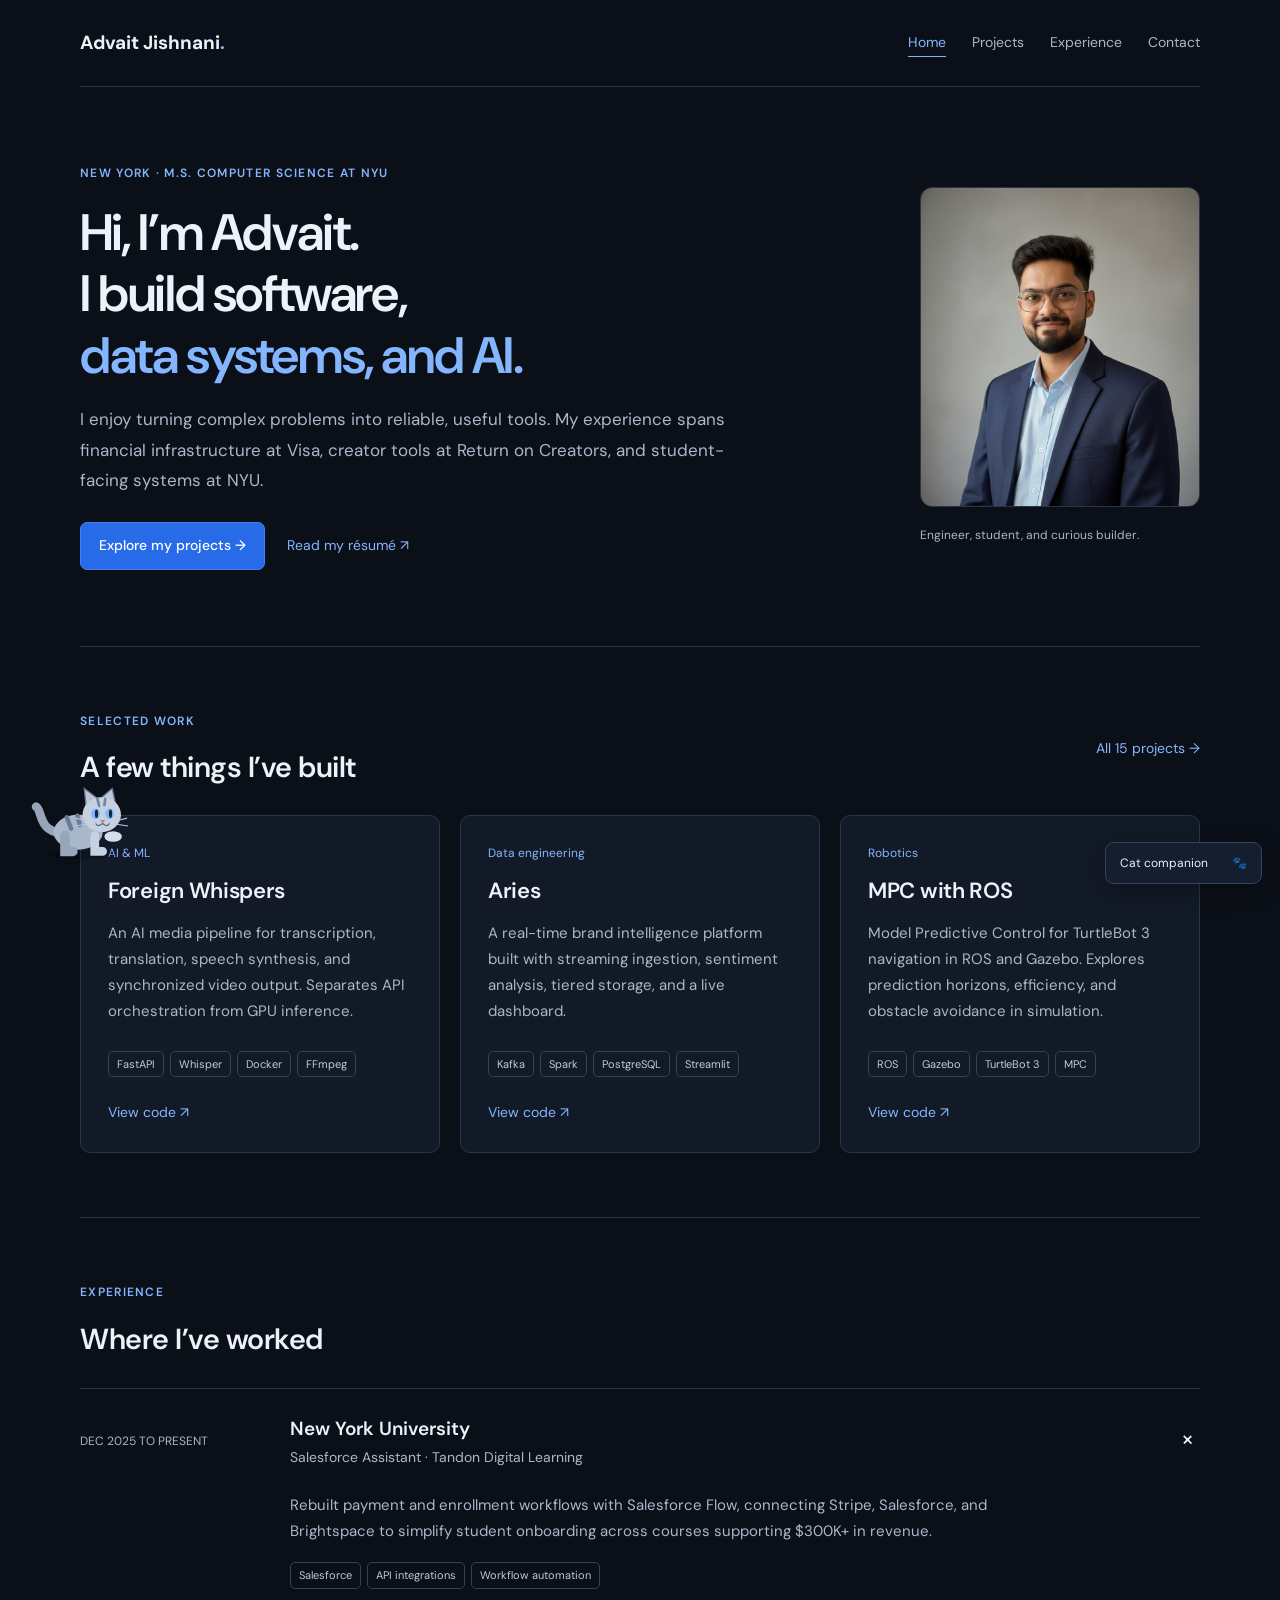
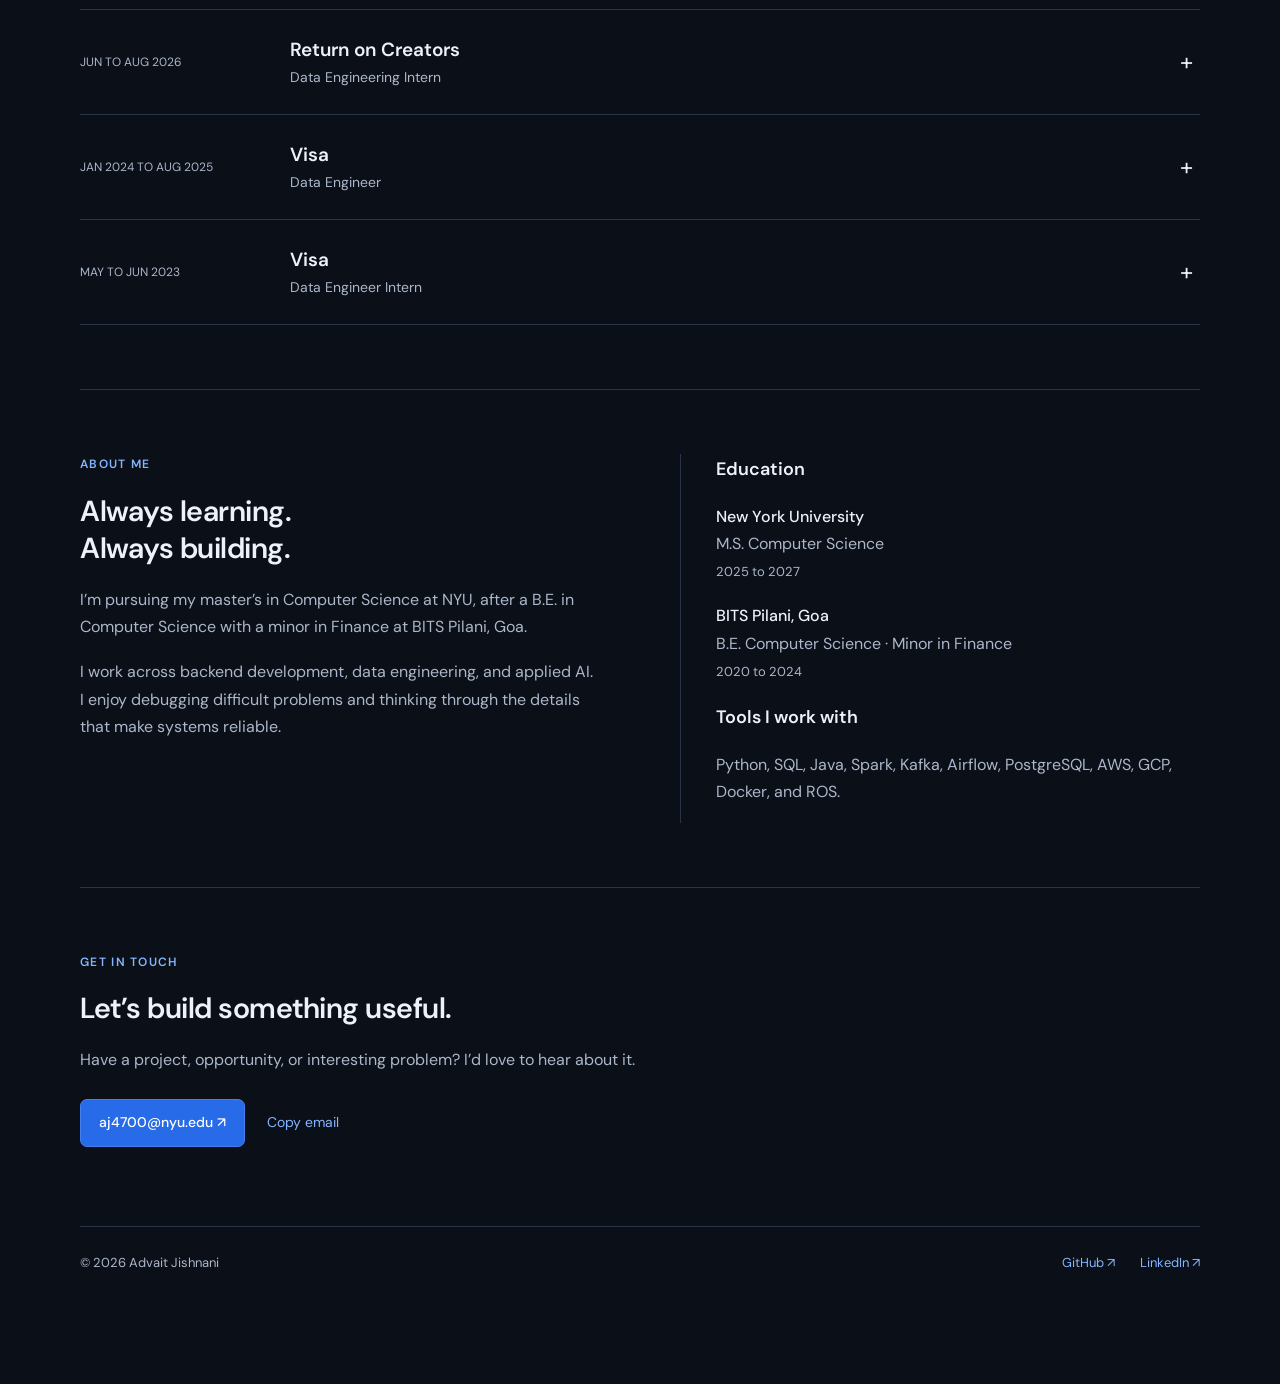
==== commit 42364909: "Add dedicated project catalog and roaming cat; simplify portfolio layout" ====
--- a/index.html
+++ b/index.html
@@ -1,38 +1,10 @@
-<!doctype html>
-<html lang="en"><head><meta charset="utf-8"><meta name="viewport" content="width=device-width,initial-scale=1"><meta name="theme-color" content="#06080d"><meta name="description" content="Advait Jishnani · NYU computer science graduate student building reliable software, real-time data platforms, and applied AI."><title>Advait Jishnani · Engineer & Builder</title><link rel="icon" href="favicon.svg" type="image/svg+xml"><link rel="stylesheet" href="style.css"></head>
-<body><a class="skip" href="#main">Skip to content</a>
-<header><a href="#home" class="brand" aria-label="Advait Jishnani home">aj<span>.</span></a><nav aria-label="Main navigation"><a href="#work">Work <sup>04</sup></a><a href="#experience">Experience</a><a href="#about">About</a></nav><a class="nav-contact" href="#contact">Let’s talk <span>↗</span></a></header>
-<main id="main"><section class="hero" id="home"><div class="hero-top"><span><i class="status-dot"></i> NYC · NYU COMPUTER SCIENCE</span><span class="mono">SOFTWARE · DATA · ROBOTICS</span></div><div class="hero-grid"><div class="hero-copy"><p class="eyebrow">HI, I’M ADVAIT JISHNANI.</p><h1>Curiosity.<br>Code.<br><em>Real impact.</em></h1><p class="intro">I build reliable systems out of complex ideas.<br>Software, data, and AI. From the first prototype<br class="desktop"> to the things people actually use.</p><div class="hero-actions"><a class="button primary" href="#work">Explore my work <span>↘</span></a><a class="text-link" href="resume.pdf" target="_blank" rel="noopener">Read my résumé ↗</a></div></div><div class="robot-panel" aria-label="Interactive robot inspired by my MPC and ROS project">
-<div class="robot-header"><span class="mono">MPC × ROS</span><button id="motion-toggle" aria-pressed="true">Pause tracking</button></div>
-<div class="robot-stage" id="robot-stage" tabindex="0" role="group" aria-label="Robot pointer interaction. Move your pointer or tap to guide the robot. Use arrow keys when focused.">
-<svg class="robot-path" viewBox="0 0 500 390" preserveAspectRatio="none" aria-hidden="true"><path id="tracking-path" d=""/><circle id="tracking-target" cx="250" cy="220" r="6"/></svg>
-<div id="robot" class="robot" aria-hidden="true"><svg viewBox="0 0 240 270" xmlns="http://www.w3.org/2000/svg">
-<defs><linearGradient id="shell" x1="0" y1="0" x2="1" y2="1"><stop stop-color="#354666"/><stop offset=".5" stop-color="#172238"/><stop offset="1" stop-color="#0c1220"/></linearGradient><linearGradient id="metal" x1="0" y1="0" x2="0" y2="1"><stop stop-color="#607897"/><stop offset="1" stop-color="#26354b"/></linearGradient><filter id="glow"><feGaussianBlur stdDeviation="3"/></filter></defs>
-<ellipse cx="120" cy="253" rx="81" ry="10" fill="#2370ff" opacity=".13"/>
-<rect x="51" y="200" width="29" height="48" rx="10" fill="#080d17" stroke="#354866" stroke-width="2"/><rect x="160" y="200" width="29" height="48" rx="10" fill="#080d17" stroke="#354866" stroke-width="2"/>
-<path d="M60 211H72M60 222H72M60 233H72M168 211H180M168 222H180M168 233H180" stroke="#587599" stroke-width="3"/>
-<rect x="71" y="158" width="98" height="74" rx="23" fill="url(#shell)" stroke="#506888" stroke-width="1.5"/>
-<path d="M89 180H151M89 188H137" stroke="#557598" stroke-width="2"/><circle cx="120" cy="210" r="6" fill="#448aff"/>
-<rect x="105" y="135" width="30" height="29" rx="6" fill="url(#metal)"/>
-<g id="robot-head"><path d="M120 40V24" stroke="#849dbd" stroke-width="3"/><circle cx="120" cy="19" r="7" fill="#6da6ff"/><circle cx="120" cy="19" r="10" fill="#3887ff" filter="url(#glow)" opacity=".6"/>
-<rect x="25" y="80" width="19" height="44" rx="8" fill="url(#metal)"/><rect x="196" y="80" width="19" height="44" rx="8" fill="url(#metal)"/>
-<rect x="37" y="44" width="166" height="107" rx="35" fill="url(#shell)" stroke="#6782a6" stroke-width="1.5"/>
-<rect x="50" y="61" width="140" height="69" rx="25" fill="#030810" stroke="#283d5f"/>
-<ellipse cx="87" cy="94" rx="23" ry="25" fill="#11213b"/><ellipse cx="153" cy="94" rx="23" ry="25" fill="#11213b"/>
-<g class="robot-pupil"><rect x="77" y="79" width="20" height="29" rx="9" fill="#5598ff"/><rect x="143" y="79" width="20" height="29" rx="9" fill="#5598ff"/><path d="M81 84V92M147 84V92" stroke="#d0eaff" stroke-width="3" stroke-linecap="round"/></g>
-<path d="M107 118Q120 125 133 118" fill="none" stroke="#5598ff" stroke-width="2.5" stroke-linecap="round"/>
-</g></svg></div></div>
-<div class="robot-caption"><p>Robotics, with a little personality.</p><span id="robot-instruction">Move your pointer. I’m following.</span><a href="https://github.com/advaitnaresh/MPC" target="_blank" rel="noopener">My MPC + ROS project ↗</a></div></div></div><div class="hero-bottom mono"><span>SOFTWARE ENGINEER & CREATIVE PROBLEM SOLVER</span><a href="#work">SCROLL TO DISCOVER ↓</a></div></section>
-<div class="affiliations"><span class="mono">A FEW PLACES<br>I’VE BUILT & LEARNED</span><strong class="visa">VISA</strong><strong>Return on Creators<span class="blue">.</span></strong><strong class="nyu">NYU <small>TANDON</small></strong><strong class="bits">BITS PILANI</strong></div>
-<section class="work section" id="work"><div class="section-head"><div><p class="eyebrow">01 / SELECTED WORK</p><h2>Built to do<br><em>something useful.</em></h2></div><p>Real-time data. Smarter discovery.<br>Infrastructure that keeps up.<br>Autonomous navigation.</p></div>
-<div class="project-grid"><article class="project"><div class="project-copy"><p class="eyebrow">01 / DATA ENGINEERING</p><h3>Aries</h3><h4>From live signals to live intelligence.</h4><p>A real-time data platform that processes 10,000+ streaming events per second with Kafka and Spark, serving live KPIs at under 100 ms through tiered storage.</p><div class="tags"><span>Kafka</span><span>Apache Spark</span><span>Python</span><span>PostgreSQL</span></div><a class="project-link" href="https://github.com/advaitnaresh/Aries" target="_blank" rel="noopener">Explore the repository <span>↗</span></a></div></article>
-<article class="project"><div class="project-copy"><p class="eyebrow">02 / APPLIED AI</p><h3>RoCathon</h3><p>Making creator discovery more useful through semantic search, structured filters, and custom reranking across 10,000+ profiles.</p><div class="tags"><span>pgvector</span><span>Embeddings</span><span>Hybrid search</span></div><a class="project-link" href="https://github.com/advaitnaresh/RoCathon-Solution-AJ" target="_blank" rel="noopener">Explore the repository <span>↗</span></a></div></article>
-<article class="project"><div class="project-copy"><p class="eyebrow">03 / CLOUD INFRASTRUCTURE</p><h3>VulCAN</h3><p>An automated vulnerability analyzer built around asynchronous jobs, fault handling, and scale. SQS and Fargate decouple 5,000+ daily scanning jobs.</p><div class="tags"><span>AWS Fargate</span><span>SQS</span><span>Python</span><span>PostgreSQL</span></div><a class="project-link" href="mailto:aj4700@nyu.edu?subject=Let%E2%80%99s%20talk%20about%20VulCAN">Let’s talk architecture <span>↗</span></a></div></article><article class="project mpc-project"><div class="project-copy"><p class="eyebrow">04 / ROBOTICS &amp; CONTROL</p><h3>MPC with ROS</h3><h4>Planning the next move.</h4><p>Implemented Model Predictive Control for TurtleBot 3 navigation in ROS and Gazebo. Explored prediction horizons, computational efficiency, and obstacle avoidance in simulation.</p><div class="tags"><span>ROS</span><span>Gazebo</span><span>TurtleBot 3</span><span>MPC</span></div><a class="project-link" href="https://github.com/advaitnaresh/MPC" target="_blank" rel="noopener">Explore the project <span>↗</span></a></div></article></div><a class="all-work" href="https://github.com/advaitnaresh" target="_blank" rel="noopener">More experiments live on GitHub <span>↗</span></a></section>
-<section class="experience section" id="experience"><div class="section-head"><div><p class="eyebrow">02 / THE JOURNEY</p><h2>Learning fast.<br><em>Shipping with purpose.</em></h2></div><p>From financial infrastructure<br>to creator tools and education.<br>Always closer to the real problem.</p></div><div class="experience-list">
+<!doctype html><html lang="en"><head><meta charset="utf-8"><meta name="viewport" content="width=device-width,initial-scale=1"><meta name="theme-color" content="#0b0f17"><meta name="description" content="Advait Jishnani, NYU computer science graduate student. Software, data engineering, AI, and robotics projects."><title>Advait Jishnani | Software & Data Engineer</title><link rel="icon" href="favicon.svg"><link rel="stylesheet" href="style.css"></head><body><a class="skip" href="#main">Skip to content</a><header class="header"><a class="brand" href="index.html">Advait Jishnani<span>.</span></a><nav aria-label="Main navigation"><a href="index.html" aria-current="page">Home</a><a href="projects.html" >Projects</a><a href="index.html#experience">Experience</a><a href="index.html#contact">Contact</a></nav></header><main id="main"><section class="intro section"><div><p class="eyebrow">NEW YORK · M.S. COMPUTER SCIENCE AT NYU</p><h1>Hi, I’m Advait.<br>I build software,<br><span>data systems, and AI.</span></h1><p class="lead">I enjoy turning complex problems into reliable, useful tools. My experience spans financial infrastructure at Visa, creator tools at Return on Creators, and student-facing systems at NYU.</p><div class="actions"><a class="button" href="projects.html">Explore my projects →</a><a class="secondary" href="resume.pdf" target="_blank" rel="noopener">Read my résumé ↗</a></div></div><figure><img src="portrait.jpg" alt="Advait Jishnani" width="280" height="320"><figcaption>Engineer, student, and curious builder.</figcaption></figure></section>
+<section class="section"><div class="section-heading"><div><p class="eyebrow">SELECTED WORK</p><h2>A few things I’ve built</h2></div><a href="projects.html">All 15 projects →</a></div><div class="project-grid featured"><article class="project" data-category="AI &amp; ML"><span class="category">AI &amp; ML</span><h2>Foreign Whispers</h2><p>An AI media pipeline for transcription, translation, speech synthesis, and synchronized video output. Separates API orchestration from GPU inference.</p><ul class="tags"><li>FastAPI</li><li>Whisper</li><li>Docker</li><li>FFmpeg</li></ul><a href="https://github.com/advaitnaresh/foreign-whispers_aj4700" target="_blank" rel="noopener">View code ↗</a></article><article class="project" data-category="Data engineering"><span class="category">Data engineering</span><h2>Aries</h2><p>A real-time brand intelligence platform built with streaming ingestion, sentiment analysis, tiered storage, and a live dashboard.</p><ul class="tags"><li>Kafka</li><li>Spark</li><li>PostgreSQL</li><li>Streamlit</li></ul><a href="https://github.com/advaitnaresh/Aries" target="_blank" rel="noopener">View code ↗</a></article><article class="project" data-category="Robotics"><span class="category">Robotics</span><h2>MPC with ROS</h2><p>Model Predictive Control for TurtleBot 3 navigation in ROS and Gazebo. Explores prediction horizons, efficiency, and obstacle avoidance in simulation.</p><ul class="tags"><li>ROS</li><li>Gazebo</li><li>TurtleBot 3</li><li>MPC</li></ul><a href="https://github.com/advaitnaresh/MPC" target="_blank" rel="noopener">View code ↗</a></article></div></section>
+<section class="section" id="experience"><p class="eyebrow">EXPERIENCE</p><h2>Where I’ve worked</h2><div class="experience-list">
 <details open><summary><span class="date mono">DEC 2025 TO PRESENT</span><span class="role"><strong>New York University</strong><span>Salesforce Assistant · Tandon Digital Learning</span></span><span class="expand">+</span></summary><div class="experience-detail"><p>Rebuilt payment and enrollment workflows with Salesforce Flow, connecting Stripe, Salesforce, and Brightspace to simplify student onboarding across courses supporting $300K+ in revenue.</p><div class="tags"><span>Salesforce</span><span>API integrations</span><span>Workflow automation</span></div></div></details>
 <details><summary><span class="date mono">JUN TO AUG 2026</span><span class="role"><strong>Return on Creators</strong><span>Data Engineering Intern</span></span><span class="expand">+</span></summary><div class="experience-detail"><p>Shipped an iMessage onboarding flow with Supabase and automated routing, designed for up to 1,000 simultaneous creators. Rebuilt multi-line inbound routing and resolved three data-integrity bugs before they reached the admin UI.</p><div class="tags"><span>Supabase</span><span>Backend systems</span><span>Data integrity</span></div></div></details>
 <details><summary><span class="date mono">JAN 2024 TO AUG 2025</span><span class="role"><strong>Visa</strong><span>Data Engineer</span></span><span class="expand">+</span></summary><div class="experience-detail"><p>Automated model-risk and refitting workflows, cutting turnaround by 60% and manual effort by 80%. Supported validation across 15+ production models and orchestration across 20+ Airflow workflows.</p><div class="tags"><span>PySpark</span><span>Airflow</span><span>MLOps</span><span>SQL</span></div></div></details>
 <details><summary><span class="date mono">MAY TO JUN 2023</span><span class="role"><strong>Visa</strong><span>Data Engineer Intern</span></span><span class="expand">+</span></summary><div class="experience-detail"><p>Reduced a production query from two hours to under 12 minutes through partitioning, caching, and bucketing in Hive and Spark.</p><div class="tags"><span>Hive</span><span>Spark</span><span>Performance tuning</span></div></div></details></div></section>
-<section class="about section" id="about"><div class="portrait-wrap"><img src="portrait.jpg" alt="Advait Jishnani" width="640" height="640" loading="lazy"><span class="portrait-caption mono">ADVAIT JISHNANI / NEW YORK, NY</span></div><div class="about-copy"><p class="eyebrow">03 / THE PERSON BEHIND THE CODE</p><h2>A builder.<br>A student.<br><em>Always curious.</em></h2><p>I’m Advait, a computer science master’s student at NYU. I like the part of engineering where a messy, open-ended problem becomes something clear, reliable, and useful.</p><p>My work spans backend systems, data engineering, and applied AI. I care about what happens beyond the happy path: the retries, the bottlenecks, and the details that make a system hold up.</p><div class="education"><div><span class="mono">2025 TO 2027</span><strong>New York University</strong><p>M.S. Computer Science</p></div><div><span class="mono">2020 TO 2024</span><strong>BITS Pilani, Goa</strong><p>B.E. Computer Science · Minor in Finance</p></div></div></div></section>
-<section class="toolbox section"><p class="eyebrow">THE TOOLBOX / CHOSEN FOR THE PROBLEM</p><div><span>Python</span><span>SQL</span><span>Java</span><span>Spark</span><span>Kafka</span><span>Airflow</span><span>PostgreSQL</span><span>AWS</span><span>GCP</span><span>Docker</span><span>ROS</span></div></section>
-<section class="contact section" id="contact"><div class="contact-top"><p class="eyebrow">04 / WHAT’S NEXT?</p></div><h2>Good things start<br>with <a href="mailto:aj4700@nyu.edu"><em>a conversation.</em><span>↗</span></a></h2><div class="contact-bottom"><div><a class="email" href="mailto:aj4700@nyu.edu">aj4700@nyu.edu</a><button id="copy-email" aria-label="Copy email address">Copy email ↗</button><span id="copy-status" role="status"></span></div><div class="socials"><a href="https://github.com/advaitnaresh" target="_blank" rel="noopener">GitHub ↗</a><a href="https://linkedin.com/in/advait-jishnani" target="_blank" rel="noopener">LinkedIn ↗</a><a href="resume.pdf" target="_blank" rel="noopener">Résumé ↗</a></div></div></section></main><footer><span>© <span id="year">2026</span> Advait Jishnani</span><span>BUILT WITH CURIOSITY. BASED IN NEW YORK.</span><a href="#home">Back to top ↑</a></footer><script src="app.js"></script></body></html>
+<section class="section about" id="about"><div><p class="eyebrow">ABOUT ME</p><h2>Always learning.<br>Always building.</h2><p>I’m pursuing my master’s in Computer Science at NYU, after a B.E. in Computer Science with a minor in Finance at BITS Pilani, Goa.</p><p>I work across backend development, data engineering, and applied AI. I enjoy debugging difficult problems and thinking through the details that make systems reliable.</p></div><div class="education"><h3>Education</h3><p><strong>New York University</strong><br>M.S. Computer Science<br><span>2025 to 2027</span></p><p><strong>BITS Pilani, Goa</strong><br>B.E. Computer Science · Minor in Finance<br><span>2020 to 2024</span></p><h3>Tools I work with</h3><p>Python, SQL, Java, Spark, Kafka, Airflow, PostgreSQL, AWS, GCP, Docker, and ROS.</p></div></section>
+<section class="section contact" id="contact"><p class="eyebrow">GET IN TOUCH</p><h2>Let’s build something useful.</h2><p>Have a project, opportunity, or interesting problem? I’d love to hear about it.</p><div class="actions"><a class="button" href="mailto:aj4700@nyu.edu">aj4700@nyu.edu ↗</a><button id="copy-email" class="secondary">Copy email</button><span id="copy-status" role="status"></span></div></section></main><footer><span>© <span id="year">2026</span> Advait Jishnani</span><a href="https://github.com/advaitnaresh" target="_blank" rel="noopener">GitHub ↗</a><a href="https://linkedin.com/in/advait-jishnani" target="_blank" rel="noopener">LinkedIn ↗</a></footer><div id="cat" class="cat" data-state="sit" aria-hidden="true"><div class="cat-direction"><svg viewBox="0 0 120 100" xmlns="http://www.w3.org/2000/svg"><ellipse cx="59" cy="91" rx="39" ry="5" fill="#000" opacity=".2"/><g class="cat-tail"><path d="M37 66C9 65 14 39 7 36" fill="none" stroke="#96a5ba" stroke-width="10" stroke-linecap="round"/></g><g class="cat-body"><ellipse cx="55" cy="65" rx="28" ry="20" fill="#a9b7ca"/><path d="M42 48L47 61M54 46L57 57M65 47L68 56" stroke="#697b97" stroke-width="5" stroke-linecap="round"/><g class="leg leg-back"><path d="M40 69V87H49" stroke="#96a5ba" stroke-width="11" fill="none" stroke-linecap="round"/></g><g class="leg leg-front"><path d="M74 69V87H83" stroke="#c5d1e0" stroke-width="10" fill="none" stroke-linecap="round"/></g></g><g class="cat-head"><path d="M65 43L62 15L79 28L94 15L100 44Z" fill="#b9c7d9" stroke="#657993" stroke-width="1.5"/><path d="M67 24L69 36L76 30M91 25L87 32L95 35" fill="#dcaeb8"/><ellipse cx="82" cy="45" rx="22" ry="20" fill="#c5d1e0"/><path d="M77 27L79 35M86 27L85 34" stroke="#7184a0" stroke-width="3" stroke-linecap="round"/><g class="cat-eyes"><ellipse cx="75" cy="44" rx="5" ry="6" fill="#7cb7ff"/><ellipse cx="91" cy="44" rx="5" ry="6" fill="#7cb7ff"/><ellipse cx="76" cy="44" rx="1.8" ry="4.8" fill="#152439"/><ellipse cx="92" cy="44" rx="1.8" ry="4.8" fill="#152439"/></g><path d="M80 51L86 51L83 55Z" fill="#c18595"/><path d="M83 55Q77 60 75 55M83 55Q88 60 91 55" stroke="#52637b" fill="none" stroke-width="1.3"/><path d="M65 52L52 49M65 56L51 58M99 52L111 49M99 56L112 58" stroke="#b6c6db" stroke-width="1.2"/></g><g class="cat-paw"><ellipse cx="95" cy="70" rx="10" ry="6" fill="#d4deec"/></g></svg></div><span class="cat-sleep">z z z</span></div>
+<details class="cat-controls"><summary>Cat companion <span aria-hidden="true">🐾</span></summary><div><label><input type="checkbox" id="cat-follow"> Follow my cursor</label><label><input type="checkbox" id="cat-show" checked> Show cat</label><p id="cat-mode" role="status">The cat is exploring.</p></div></details><script src="app.js"></script></body></html>
--- a/style.css
+++ b/style.css
@@ -1,14 +1,6 @@
-@import url('https://fonts.googleapis.com/css2?family=DM+Sans:wght@400;450;500;550;600;650;700&family=Manrope:wght@400;500;600;650;700;750;800&display=swap');
-:root{--paper:#070a10;--ink:#edf2ff;--muted:#99a6bd;--blue:#5598ff;--line:#233047;--dark:#04060b}*{box-sizing:border-box}html{scroll-behavior:smooth;scroll-padding-top:95px}body{margin:0;background:var(--paper);color:var(--ink);font-family:'DM Sans',sans-serif;-webkit-font-smoothing:antialiased}a{color:inherit;text-decoration:none}button{font:inherit}button,a,summary{-webkit-tap-highlight-color:transparent}a:focus-visible,button:focus-visible,summary:focus-visible{outline:2px solid var(--blue);outline-offset:7px}button{cursor:pointer}::selection{background:var(--blue);color:white}.mono,.eyebrow{font-family:ui-monospace,SFMono-Regular,Consolas,monospace;font-size:10px;letter-spacing:1.3px;font-weight:400}.eyebrow{font-size:11px;letter-spacing:1.5px;margin:0 0 25px}.blue{color:var(--blue)}header{height:98px;display:flex;align-items:center;justify-content:space-between;margin:0 5.2%;border-bottom:1px solid var(--line)}.brand{font-size:43px;font-weight:800;letter-spacing:-5px;line-height:1}.brand span{font-size:12px;letter-spacing:0;vertical-align:top;display:inline-block;margin:3px 0 0 9px}nav{display:flex;gap:33px;font-size:13px}nav sup{color:var(--blue);font-size:9px;margin-left:3px}.nav-contact{font-size:13px;border:1px solid var(--ink);border-radius:25px;padding:12px 18px;display:flex;gap:28px}.nav-contact:hover,.button.primary:hover{background:var(--blue);border-color:var(--blue);color:white}.hero{padding:30px 5.2% 0}.hero-top,.hero-bottom{display:flex;justify-content:space-between;align-items:center}.hero-top>span:first-child{font-size:10px;letter-spacing:1.5px;display:flex;align-items:center;gap:8px}.status-dot{height:6px;width:6px;background:var(--blue);border-radius:50%;display:inline-block}.hero-grid{display:grid;grid-template-columns:1.13fr 1fr;gap:2%;padding:64px 0 56px;align-items:center}.hero-copy{position:relative;z-index:1}h1,h2,h3,h4,p{margin-top:0}h1,h2,h3{font-family:'Manrope',sans-serif}h1{font-size:clamp(62px,7.55vw,117px);line-height:1.01;letter-spacing:-.075em;font-weight:500;margin-bottom:27px}em{font-style:normal;color:var(--blue)}.intro{font-size:15px;line-height:1.75;color:var(--muted);margin-bottom:26px}.hero-actions{display:flex;align-items:center;gap:28px;font-size:12px}.button{padding:17px 23px;border-radius:3px;display:flex;gap:35px;align-items:center}.primary{background:#246bff;color:white;border:1px solid #246bff;transition:.2s}.text-link{border-bottom:1px solid var(--ink);padding:7px 0}.hero-bottom{border-top:1px solid var(--line);padding:21px 0;font-size:9px;color:var(--muted)}.affiliations{border-top:1px solid var(--line);border-bottom:1px solid var(--line);padding:32px 5.2%;display:flex;align-items:center;justify-content:space-between;gap:20px}.affiliations>.mono{font-size:8px;line-height:1.7;color:var(--muted)}.affiliations strong{font-size:21px;letter-spacing:-1px}.affiliations .visa{font-size:32px;font-style:italic;font-weight:800;letter-spacing:-2px}.affiliations .nyu{font-family:Georgia,serif;font-size:30px}.nyu small{font-family:'DM Sans',sans-serif;font-size:10px;letter-spacing:1px;margin-left:6px}.affiliations .bits{font-family:Georgia,serif;font-size:19px;letter-spacing:1px}.section{padding:100px 5.2%}.section-head{display:flex;justify-content:space-between;align-items:end;margin-bottom:45px}.section-head h2{margin-bottom:0}h2{font-size:clamp(37px,4.3vw,64px);letter-spacing:-.055em;line-height:1.12;font-weight:500}.section-head>p{font-size:13px;line-height:1.8;color:var(--muted);margin:0 4% 5px 35px}.project{border:1px solid var(--line)}.featured{display:grid;grid-template-columns:1.12fr 1fr}.project-copy{padding:35px 38px}.project-copy .eyebrow{font-size:9px;color:var(--muted);margin-bottom:22px}h3{font-size:34px;font-weight:500;letter-spacing:-1.5px;margin-bottom:10px}h4{font-weight:500;font-size:15px;margin-bottom:12px}.project-copy>p:not(.eyebrow){font-size:13px;line-height:1.8;color:var(--muted);max-width:460px}.tags{display:flex;flex-wrap:wrap;gap:6px}.tags span{font-size:9px;border:1px solid var(--line);border-radius:20px;padding:6px 10px;white-space:nowrap}.project-link{display:flex;align-items:center;justify-content:space-between;margin-top:28px;padding-top:17px;border-top:1px solid var(--line);font-size:12px}.project-link span{font-size:20px}.project-link:hover{color:var(--blue)}.all-work{display:block;width:fit-content;margin:34px auto 0;font-size:12px;border-bottom:1px solid;padding-bottom:8px}.all-work span{margin-left:30px}.experience{background:#0b101a}.experience-list{border-top:1px solid #26334a}details{border-bottom:1px solid #26334a}summary{display:grid;grid-template-columns:25% 1fr 30px;align-items:center;cursor:pointer;list-style:none;padding:28px 0}summary::-webkit-details-marker{display:none}.date{color:var(--muted);font-size:9px}.role strong{display:block;font-size:25px;letter-spacing:-.8px;font-weight:500}.role>span{display:block;margin-top:7px;font-size:12px;color:var(--muted)}.expand{font-size:26px;font-weight:400}details[open] .expand{transform:rotate(45deg)}.experience-detail{margin-left:25%;max-width:660px;padding:0 0 28px}.experience-detail p{font-size:14px;line-height:1.8;color:var(--muted)}.experience-detail .tags span{border-color:#26334a}.about{display:grid;grid-template-columns:.85fr 1.15fr;gap:10%;align-items:center}.portrait-wrap{position:relative;background:#101a2a;padding:22px 22px 42px;transform:none}.portrait-wrap img{width:100%;height:390px;object-fit:cover;object-position:center 25%;filter:grayscale(1);display:block}.portrait-caption{display:block;font-size:8px;position:absolute;bottom:17px}.about-copy h2{font-size:52px;margin-bottom:23px}.about-copy>p:not(.eyebrow){font-size:14px;color:var(--muted);line-height:1.85}.education{border-top:1px solid var(--line);margin-top:28px;padding-top:24px;display:grid;grid-template-columns:1fr 1fr;gap:15px}.education .mono{display:block;font-size:8px;color:var(--muted);margin-bottom:11px}.education strong{font-size:12px}.education p{font-size:10px;line-height:1.7;margin-top:7px;color:var(--muted)}.toolbox{padding-top:0;padding-bottom:85px}.toolbox .eyebrow{font-size:9px}.toolbox>div{display:flex;flex-wrap:wrap;gap:15px 30px;border-top:1px solid var(--line);padding-top:25px}.toolbox>div>span{font-family:'Manrope',sans-serif;font-size:25px;letter-spacing:-1px}.contact{background:var(--dark);color:var(--paper);padding-top:65px;padding-bottom:45px}.contact-top{display:flex;justify-content:space-between}.contact-top .mono{font-size:8px;color:#99a6bd}.contact h2{font-size:clamp(48px,6.4vw,100px);margin:25px 0 55px;letter-spacing:-.065em}.contact h2 a{display:inline-flex;gap:35px;align-items:center}.contact h2 a>span{font-size:70px;color:var(--blue);transition:transform .3s}.contact h2 a:hover>span{transform:translate(8px,-8px)}.contact-bottom{border-top:1px solid #233047;padding-top:30px;display:flex;justify-content:space-between;align-items:center}.email{font-size:20px}.contact-bottom button{border:0;background:transparent;color:#99a6bd;display:block;padding:10px 0 0;font-size:10px}.socials{display:flex;gap:25px;font-size:12px}#copy-status{font-size:10px;color:#91b9ff}footer{display:flex;justify-content:space-between;align-items:center;padding:25px 5.2%;font-size:10px}footer>span:nth-child(2){font-size:8px;letter-spacing:1px;color:var(--muted)}.skip{position:fixed;top:-100px;left:20px;z-index:100;background:var(--paper);padding:15px}.skip:focus{top:10px}@media(min-width:1550px){header,.hero,.affiliations,.section,footer{padding-left:max(5.2%,calc((100vw - 1400px)/2));padding-right:max(5.2%,calc((100vw - 1400px)/2))}header{margin:0}}
-@media(max-width:900px){.hero-grid{gap:4%;padding-top:45px}.hero-actions{gap:15px}.button{padding:15px;gap:18px}.intro{font-size:13px}.affiliations strong{font-size:15px}.affiliations .bits{font-size:15px}.affiliations .nyu{font-size:22px}.project-copy{padding:25px}.section{padding-top:75px;padding-bottom:75px}.section-head>p{margin-right:0}.about{gap:7%}.about-copy h2{font-size:43px}.portrait-wrap img{height:330px}.education{grid-template-columns:1fr}.toolbox{padding-top:0}.search-demo{width:78%}.contact h2 a>span{font-size:45px}}
-@media(max-width:640px){header{height:78px}nav{gap:15px;font-size:11px}.nav-contact{padding:10px 12px;font-size:11px;gap:10px}.brand{font-size:35px}.hero-top>.mono{display:none}.hero-grid{grid-template-columns:1fr;padding:38px 0 26px;gap:35px}h1{font-size:76px;letter-spacing:-5px}.hero-copy .eyebrow{margin-bottom:20px}.intro{font-size:14px}.hero-actions{gap:26px}.hero-bottom{font-size:7px;gap:20px;line-height:1.5}.hero-bottom>span{max-width:170px}.affiliations{display:grid;grid-template-columns:1fr 1fr;gap:24px 15px;padding-top:24px;padding-bottom:24px}.affiliations>.mono{grid-column:1/-1}.affiliations strong{font-size:19px}.affiliations .bits{font-size:19px}.section{padding-top:62px;padding-bottom:62px}.section-head{display:block;margin-bottom:30px}.section-head>p{margin:22px 0 0;font-size:12px}.section-head>p br{display:none}.eyebrow{font-size:9px;margin-bottom:18px}h2{font-size:40px}.featured,.project-copy{padding:27px}.project-copy>p:not(.eyebrow){font-size:13px}summary{grid-template-columns:1fr 25px;gap:12px;padding:24px 0}.date{grid-column:1/-1;font-size:8px}.role strong{font-size:22px}.role>span{font-size:11px;line-height:1.6}.experience-detail{margin-left:0}.experience-detail p{font-size:13px}.about{grid-template-columns:1fr;gap:65px}.portrait-wrap{max-width:340px;margin:auto;width:90%}.portrait-wrap img{height:320px}.about-copy h2{font-size:47px}.education{grid-template-columns:1fr 1fr}.toolbox{padding-top:0}.toolbox>div{gap:16px 24px}.toolbox>div>span{font-size:23px}.contact-top>.mono{display:none}.contact h2{font-size:45px;margin-top:20px;margin-bottom:35px}.contact h2 a{gap:12px}.contact h2 a>span{font-size:37px}.contact-bottom{align-items:start;flex-direction:column;gap:30px}.socials{gap:30px}.email{font-size:21px}footer{font-size:9px;padding-top:22px;padding-bottom:22px}footer>span:nth-child(2){display:none}}
+@import url('https://fonts.googleapis.com/css2?family=DM+Sans:wght@400;500;600;700&display=swap');
+:root{color-scheme:dark;--bg:#0b0f17;--panel:#121a27;--text:#edf2fa;--muted:#abb7ca;--line:#293448;--blue:#84b6ff}*{box-sizing:border-box}html{scroll-behavior:smooth;scroll-padding-top:24px}body{margin:0;background:var(--bg);color:var(--text);font-family:'DM Sans',system-ui,sans-serif;font-size:16px;line-height:1.7}a{color:var(--blue);text-decoration:none}a:hover{text-decoration:underline}button,input{font:inherit}button{cursor:pointer}a:focus-visible,button:focus-visible,input:focus-visible,summary:focus-visible{outline:2px solid var(--blue);outline-offset:5px}h1,h2,h3,p{margin:0 0 18px}h1{font-size:clamp(34px,4vw,52px);line-height:1.2;letter-spacing:-1.4px;font-weight:600}h1 span{color:var(--blue)}h2{font-size:29px;line-height:1.3;letter-spacing:-.5px;font-weight:600}h3{font-size:18px;font-weight:600}p{color:var(--muted)}.header,main,footer{width:min(1120px,90%);margin:auto}.header{display:flex;justify-content:space-between;align-items:center;padding:27px 0;border-bottom:1px solid var(--line);gap:24px}.brand{font-size:19px;font-weight:700;color:var(--text);white-space:nowrap}.brand span{color:var(--blue)}nav{display:flex;gap:26px;font-size:14px}nav a{color:var(--muted)}nav a[aria-current]{color:var(--blue);text-decoration:underline;text-underline-offset:9px}.section{padding:64px 0;border-bottom:1px solid var(--line)}.intro{display:grid;grid-template-columns:1fr 280px;gap:80px;align-items:center;padding:76px 0}.eyebrow{font-size:12px;font-weight:600;letter-spacing:1.3px;color:var(--blue);margin-bottom:18px}.lead{font-size:17px;max-width:670px;line-height:1.8}.intro figure{margin:0}.intro img{width:100%;height:320px;object-fit:cover;object-position:center 25%;border-radius:12px;border:1px solid var(--line)}figcaption{font-size:12px;color:var(--muted);margin-top:10px}.actions{display:flex;gap:22px;align-items:center;flex-wrap:wrap;margin-top:26px}.button{display:inline-block;background:#286be8;color:white;border:1px solid #467fed;border-radius:7px;padding:11px 18px;font-size:14px;font-weight:500}.button:hover{background:#367cfa;text-decoration:none}.secondary{color:var(--blue);background:none;border:0;padding:8px 0;font-size:14px}.section-heading{display:flex;align-items:center;justify-content:space-between;gap:24px;margin-bottom:28px}.section-heading h2{margin:0}.section-heading>a{font-size:14px;white-space:nowrap}.project-grid{display:grid;grid-template-columns:repeat(2,minmax(0,1fr));gap:20px}.featured{grid-template-columns:repeat(3,minmax(0,1fr))}.project{border:1px solid var(--line);background:var(--panel);border-radius:10px;padding:27px;display:flex;flex-direction:column}.category{color:var(--blue);font-size:12px;margin-bottom:14px}.project h2{font-size:22px;letter-spacing:-.3px;margin-bottom:14px}.project p{font-size:15px;line-height:1.75}.tags{list-style:none;display:flex;flex-wrap:wrap;gap:6px;padding:0;margin:8px 0 24px}.tags li,.tags span{font-size:11px;border:1px solid #344158;border-radius:5px;padding:3px 8px;color:#bdcbe0}.project>a{font-size:14px;margin-top:auto}.experience-list{margin-top:30px;border-top:1px solid var(--line)}details{border-bottom:1px solid var(--line)}summary{display:grid;grid-template-columns:190px 1fr 20px;align-items:center;gap:20px;padding:24px 0;list-style:none;cursor:pointer}summary::-webkit-details-marker{display:none}.date{font-size:12px;color:var(--muted)}.role strong{display:block;font-weight:600;font-size:19px}.role>span{display:block;font-size:14px;color:var(--muted)}.expand{font-size:24px}details[open] .expand{transform:rotate(45deg)}.experience-detail{margin-left:210px;padding-bottom:20px;max-width:700px}.experience-detail p{font-size:15px}.experience-detail .tags{margin-bottom:0}.about{display:grid;grid-template-columns:1fr 1fr;gap:80px}.education{border-left:1px solid var(--line);padding-left:35px}.education span{font-size:13px}.education strong{color:var(--text);font-weight:500}.contact>p{max-width:650px}.contact .actions{margin-bottom:15px}#copy-status{font-size:12px}.projects-intro{border-bottom:0}.project-tools{display:flex;flex-direction:column;gap:20px;margin-top:32px}.filters{display:flex;gap:8px;flex-wrap:wrap}.filters button{font-size:13px;padding:8px 14px;background:transparent;color:var(--muted);border:1px solid var(--line);border-radius:6px}.filters button[aria-pressed=true]{background:#183458;color:#bfd9ff;border-color:#527bae}.search-label{font-size:13px;color:var(--muted);max-width:400px}.search-label input{display:block;margin-top:7px;width:100%;background:var(--panel);border:1px solid #3b4a62;color:var(--text);border-radius:6px;padding:10px 13px;font-size:14px}.result-count{font-size:13px;margin:22px 0 16px}[hidden]{display:none!important}footer{display:flex;gap:25px;align-items:center;padding:25px 0 110px;font-size:13px}footer>span{margin-right:auto;color:var(--muted)}.skip{position:fixed;top:-100px;left:15px;background:var(--panel);padding:12px;z-index:100}.skip:focus{top:10px}
+.cat{position:fixed;width:105px;height:88px;left:0;top:0;z-index:20;pointer-events:none;will-change:transform}.cat-direction{width:100%;height:100%;transform-origin:center}.cat svg{width:100%;height:100%;overflow:visible}.cat-tail{transform-origin:36px 67px;animation:tail 3s ease-in-out infinite}.cat-paw{opacity:0;transform-origin:78px 70px}.cat-head{transform-origin:80px 60px}.cat-sleep{display:none;position:absolute;top:0;left:62px;color:#a8cfff;font-size:13px;letter-spacing:3px}.cat[data-state=walk] .leg-front{animation:step .3s ease-in-out infinite alternate;transform-origin:74px 69px}.cat[data-state=walk] .leg-back{animation:step .3s ease-in-out -.3s infinite alternate;transform-origin:40px 69px}.cat[data-state=walk] .cat-head{animation:bob .6s ease-in-out infinite}.cat[data-state=sit] .cat-body,.cat[data-state=sleep] .cat-body{transform:translate(8px,8px) scale(.85,.85);transform-origin:60px 80px}.cat[data-state=sleep] .cat-eyes{transform:translateY(40px) scaleY(.1)}.cat[data-state=sleep] .cat-sleep{display:block}.cat[data-state=groom] .cat-paw,.cat[data-state=play] .cat-paw{opacity:1;animation:paw .7s ease-in-out infinite alternate}.cat[data-state=groom] .cat-head{animation:groom .7s ease-in-out infinite alternate}.cat[data-state=play] .cat-head{animation:bob .4s ease-in-out infinite}.cat[data-state=pounce] svg{animation:pounce .55s ease-out}.cat-controls{position:fixed;bottom:16px;right:18px;z-index:30;border:1px solid #35445c;border-radius:9px;background:#141e2e;box-shadow:0 6px 25px #0004;max-width:245px}.cat-controls summary{display:flex;justify-content:space-between;gap:24px;font-size:12px;padding:10px 14px}.cat-controls>div{padding:0 14px 12px}.cat-controls label{display:flex;align-items:center;gap:9px;font-size:13px;padding:5px 0;color:#d3deee}.cat-controls input{accent-color:#72aaff;width:15px;height:15px}.cat-controls p{font-size:11px;line-height:1.5;margin:8px 0 0}.cat-controls[open]{width:245px}@keyframes tail{50%{transform:rotate(13deg)}}@keyframes step{from{transform:rotate(-17deg)}to{transform:rotate(17deg)}}@keyframes bob{50%{transform:translateY(-2px)}}@keyframes paw{to{transform:translate(0,-13px) rotate(-20deg)}}@keyframes groom{to{transform:rotate(12deg)}}@keyframes pounce{50%{transform:translateY(-19px) rotate(-6deg)}}
+@media(max-width:900px){.intro{gap:35px;grid-template-columns:1fr 220px}.intro img{height:270px}.featured{grid-template-columns:1fr}.featured .project{padding:25px}.about{gap:35px}.project{padding:23px}}
+@media(max-width:640px){.header{align-items:flex-start;flex-direction:column;gap:16px;padding:22px 0}.brand{font-size:18px}nav{gap:23px;font-size:13px}.section{padding:42px 0}.intro{grid-template-columns:1fr;gap:30px}.intro figure{display:none}h1{font-size:35px;letter-spacing:-.8px}.lead{font-size:16px}.section-heading{align-items:flex-start;flex-direction:column;gap:16px}h2{font-size:26px}.project-grid{grid-template-columns:1fr}.project h2{font-size:22px}summary{grid-template-columns:1fr 20px;gap:7px}.date{grid-column:1/-1}.role>span{font-size:13px}.experience-detail{margin-left:0}.about{grid-template-columns:1fr;gap:25px}.education{border-left:0;border-top:1px solid var(--line);padding:24px 0 0}.filters{gap:7px}.filters button{padding:7px 11px;font-size:12px}.actions{gap:16px}footer{font-size:11px;gap:15px}.cat{width:85px;height:71px}.cat-controls{right:12px;bottom:12px}.cat-controls summary{font-size:11px;padding:8px 12px}}
 @media(prefers-reduced-motion:reduce){html{scroll-behavior:auto}*,*:before,*:after{animation:none!important;transition:none!important}}
-
-/* Electric robotics theme */
-.brand span{color:var(--blue);font-size:32px;margin:0 0 0 6px;vertical-align:baseline}.hero-top .status-dot{box-shadow:0 0 10px #367dff80}.hero-copy h1 em{color:#5598ff}.hero-top>.mono{color:var(--muted)}.hero-grid{gap:5%;grid-template-columns:1.08fr 1fr}.hero-actions .primary:hover{background:#4586ff}.nav-contact:hover{background:#246bff;color:white}.affiliations{color:#c2cee2}.affiliations .blue{color:var(--blue)}.portrait-wrap{border:1px solid var(--line)}.portrait-wrap img{filter:grayscale(.8)}.section-head{margin-bottom:35px}.project-grid{display:grid;grid-template-columns:1fr 1fr;gap:20px}.project{background:#0b111d;transition:border-color .2s}.project:hover{border-color:#426aa5}.project-copy{height:100%;display:flex;flex-direction:column}.project-copy>p:not(.eyebrow){max-width:none}.project-copy .tags{margin-top:auto;padding-top:10px}.mpc-project{border-color:#315488;background:#0c172a}.project-copy h3{color:#eef4ff}.project-copy h4{color:#bbc8dc}.project-link{margin-top:24px}.contact h2 em{color:#5598ff}a:hover{color:#7bb0ff}
-.robot-panel{min-width:0;background:radial-gradient(ellipse at 50% 45%,#132a4c 0%,#080e19 62%);border:1px solid #233957;border-radius:18px;overflow:hidden;position:relative}.robot-header{display:flex;align-items:center;justify-content:space-between;padding:20px 24px;border-bottom:1px solid #1e2b40;color:#85b5ff}.robot-header button{border:1px solid #2e4363;background:#0d192b;color:#b5c8e4;border-radius:5px;padding:7px 10px;font-size:10px}.robot-stage{height:350px;position:relative;overflow:hidden;touch-action:pan-y;background-image:linear-gradient(#3c68a30b 1px,transparent 1px),linear-gradient(90deg,#3c68a30b 1px,transparent 1px);background-size:35px 35px}.robot-stage:focus-visible{outline:2px solid #5598ff;outline-offset:-3px}.robot{width:200px;height:225px;position:absolute;left:50%;top:50%;transform:translate(-50%,-50%);will-change:transform;pointer-events:none}.robot svg{width:100%;height:100%;overflow:visible}.robot-pupil{will-change:transform}#robot-head{transform-origin:120px 120px;will-change:transform}.robot-path{position:absolute;inset:0;width:100%;height:100%;pointer-events:none}#tracking-path{fill:none;stroke:#5188d7;stroke-width:1;stroke-dasharray:4 7;opacity:.5}#tracking-target{fill:none;stroke:#659fff;stroke-width:1;opacity:0}.robot-caption{border-top:1px solid #1e2b40;padding:21px 24px 23px;position:relative;background:#080e19}.robot-caption p{font-size:15px;margin-bottom:8px;letter-spacing:-.3px}.robot-caption>span{display:block;font-size:11px;color:#8c9eb8;margin-bottom:18px}.robot-caption a{font-size:11px;color:#79acff}.robot-panel.paused #tracking-target,.robot-panel.paused #tracking-path{opacity:0}.robot-header .mono{font-size:11px;letter-spacing:2px}
-@media(max-width:900px){.hero-grid{gap:3%}.robot{width:170px;height:192px}.robot-stage{height:320px}.robot-header,.robot-caption{padding-left:18px;padding-right:18px}.robot-caption p{font-size:13px}.robot-header .mono{font-size:9px}.robot-header button{font-size:9px}}
-@media(max-width:640px){.hero-grid{grid-template-columns:1fr;gap:32px}.robot-stage{height:300px}.robot{width:190px;height:214px}.robot-header .mono{font-size:11px}.robot-header button{font-size:10px}.robot-caption p{font-size:15px}.project-grid{grid-template-columns:1fr}.hero-copy h1{font-size:clamp(57px,18vw,76px)}.hero-actions{gap:18px}.contact h2{font-size:clamp(34px,10.8vw,45px)}.robot-caption>span{font-size:12px}.education{gap:10px}}
-
-@media(min-width:641px) and (max-width:1000px){.hero-actions{flex-wrap:wrap;gap:15px}.hero-actions a{white-space:nowrap}.intro br.desktop{display:none}}
-@media(max-width:380px){nav{gap:10px}nav sup{display:none}.nav-contact{gap:8px;padding:9px}.hero-actions{flex-wrap:wrap}.affiliations strong{font-size:16px}.socials{gap:18px}}
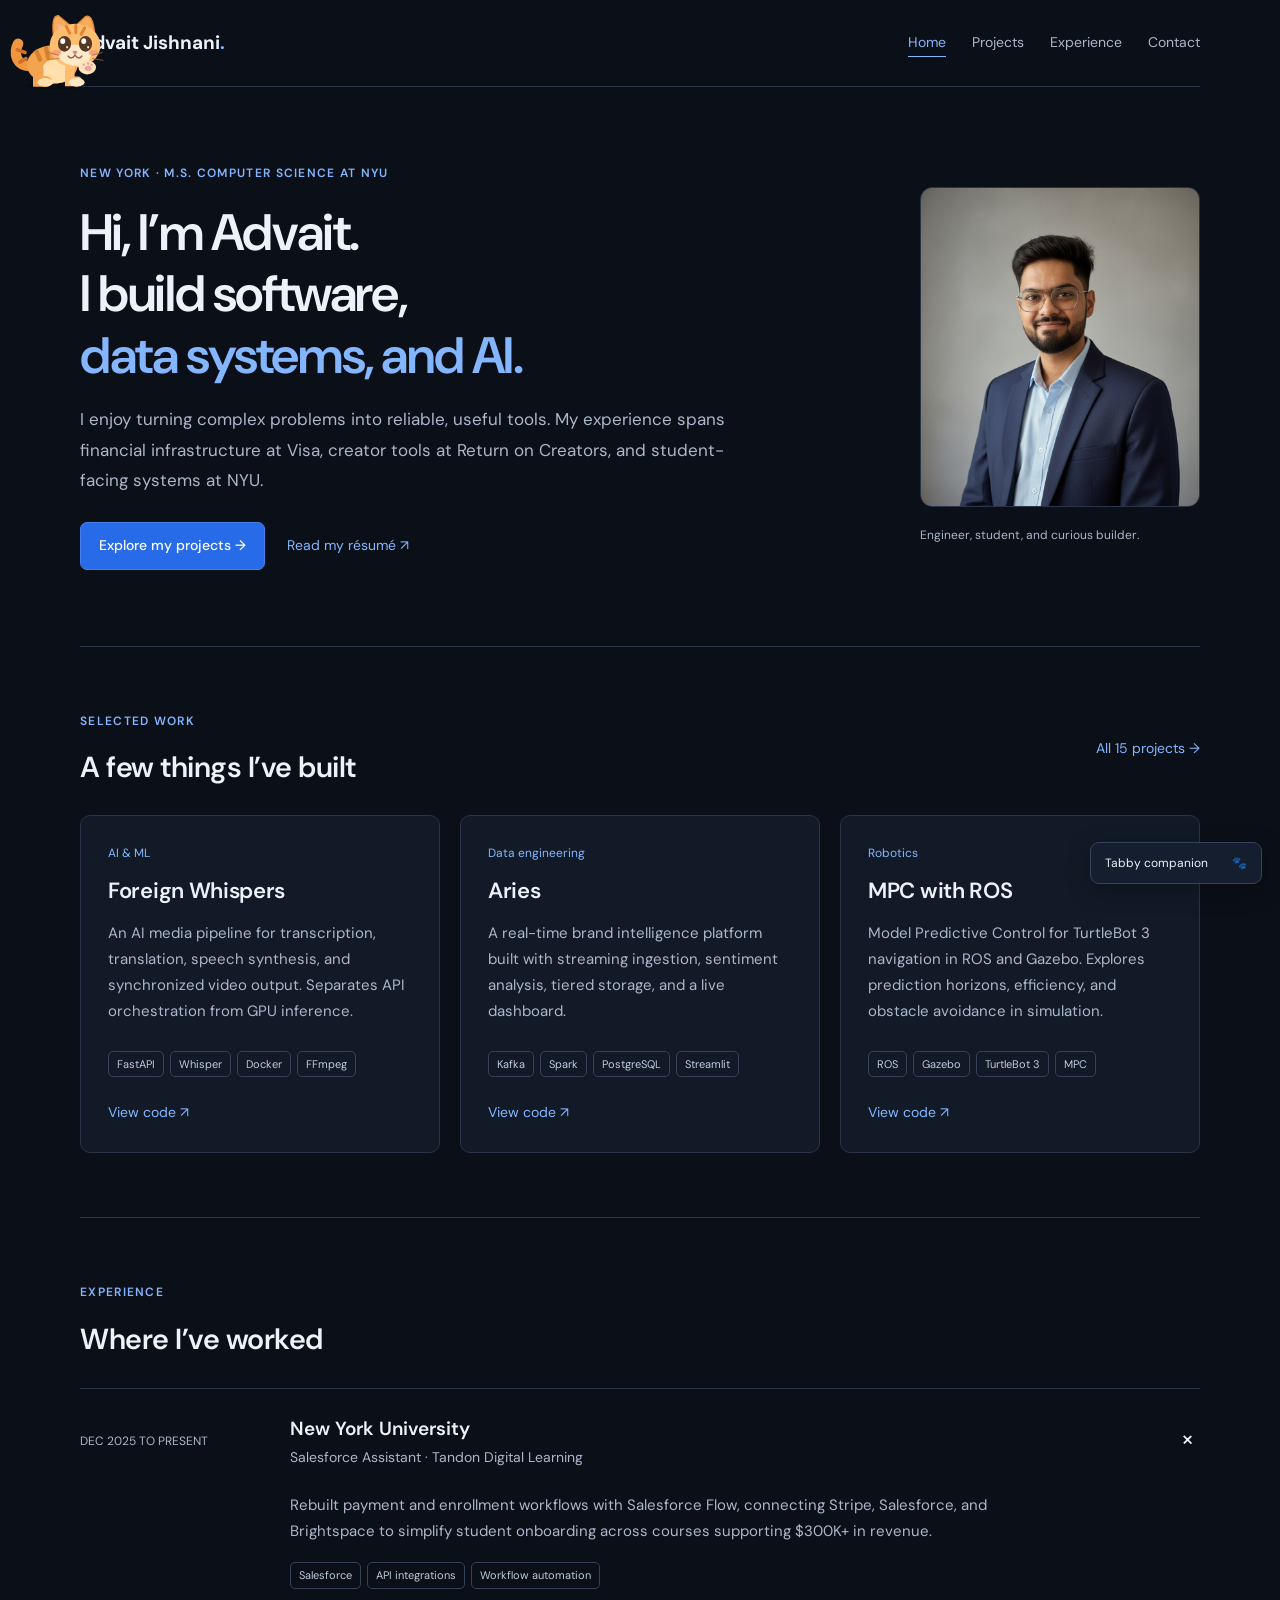
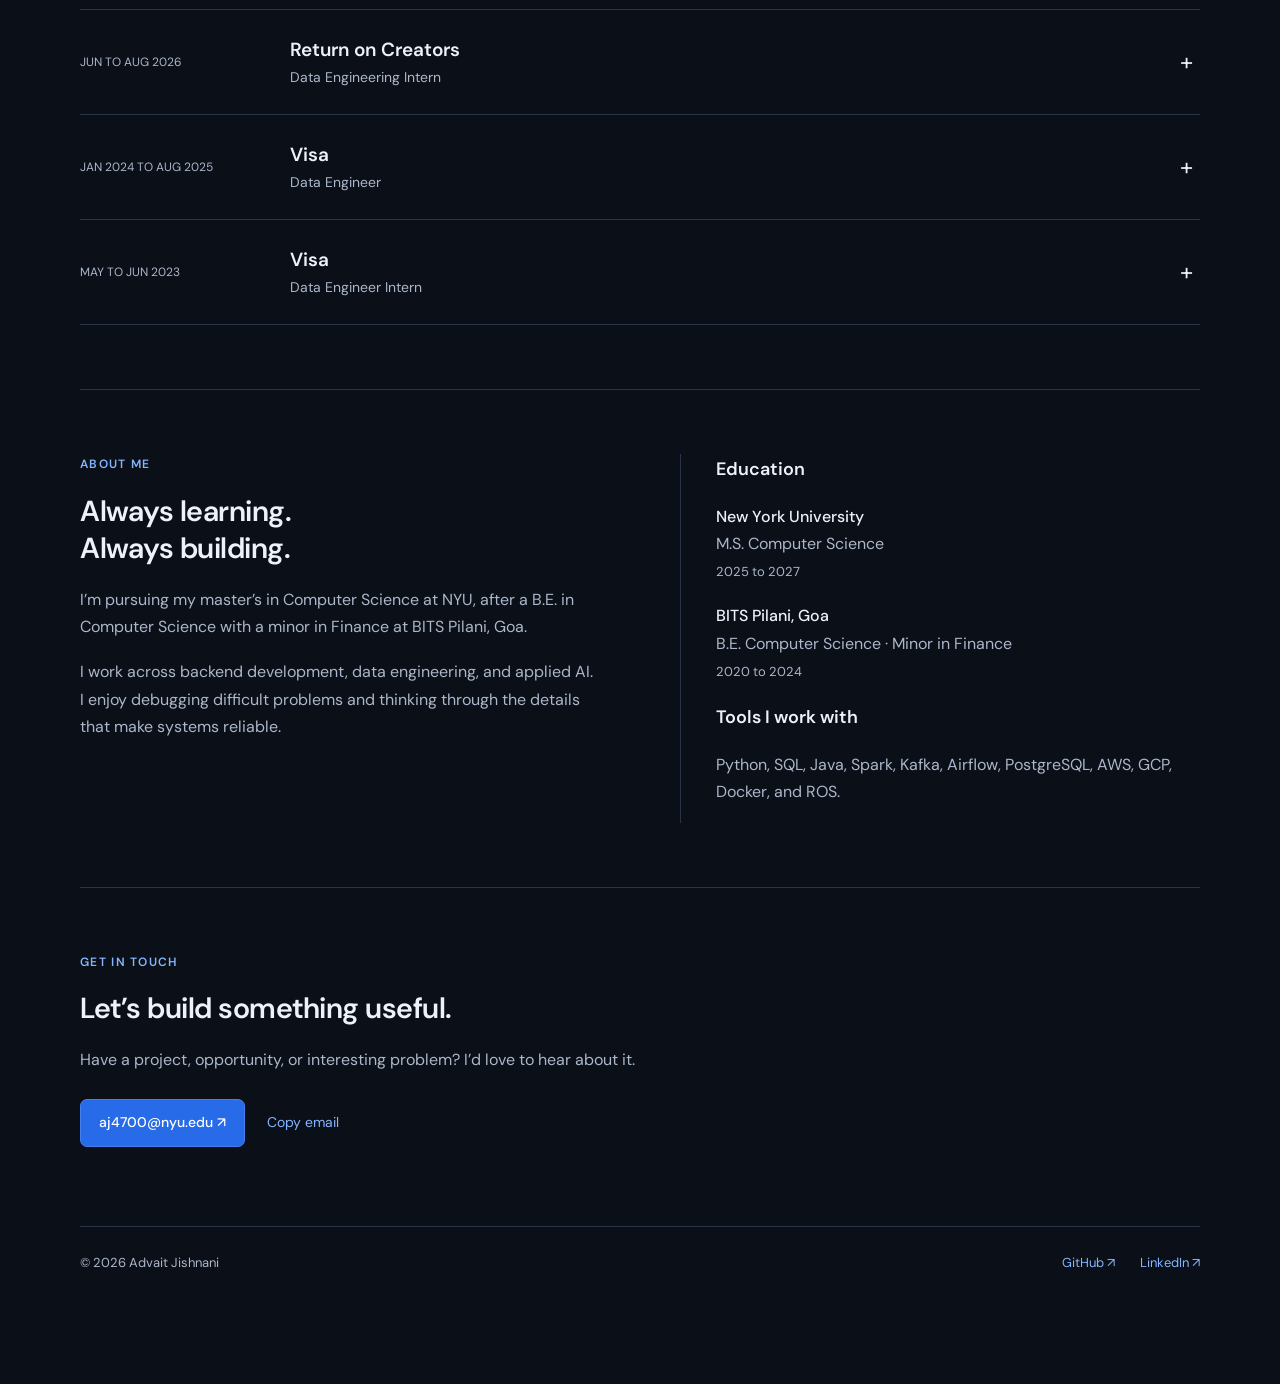
==== commit 2c20c5b9: "Replace companion with a round orange tabby illustration" ====
--- a/index.html
+++ b/index.html
@@ -6,5 +6,5 @@
 <details><summary><span class="date mono">JAN 2024 TO AUG 2025</span><span class="role"><strong>Visa</strong><span>Data Engineer</span></span><span class="expand">+</span></summary><div class="experience-detail"><p>Automated model-risk and refitting workflows, cutting turnaround by 60% and manual effort by 80%. Supported validation across 15+ production models and orchestration across 20+ Airflow workflows.</p><div class="tags"><span>PySpark</span><span>Airflow</span><span>MLOps</span><span>SQL</span></div></div></details>
 <details><summary><span class="date mono">MAY TO JUN 2023</span><span class="role"><strong>Visa</strong><span>Data Engineer Intern</span></span><span class="expand">+</span></summary><div class="experience-detail"><p>Reduced a production query from two hours to under 12 minutes through partitioning, caching, and bucketing in Hive and Spark.</p><div class="tags"><span>Hive</span><span>Spark</span><span>Performance tuning</span></div></div></details></div></section>
 <section class="section about" id="about"><div><p class="eyebrow">ABOUT ME</p><h2>Always learning.<br>Always building.</h2><p>I’m pursuing my master’s in Computer Science at NYU, after a B.E. in Computer Science with a minor in Finance at BITS Pilani, Goa.</p><p>I work across backend development, data engineering, and applied AI. I enjoy debugging difficult problems and thinking through the details that make systems reliable.</p></div><div class="education"><h3>Education</h3><p><strong>New York University</strong><br>M.S. Computer Science<br><span>2025 to 2027</span></p><p><strong>BITS Pilani, Goa</strong><br>B.E. Computer Science · Minor in Finance<br><span>2020 to 2024</span></p><h3>Tools I work with</h3><p>Python, SQL, Java, Spark, Kafka, Airflow, PostgreSQL, AWS, GCP, Docker, and ROS.</p></div></section>
-<section class="section contact" id="contact"><p class="eyebrow">GET IN TOUCH</p><h2>Let’s build something useful.</h2><p>Have a project, opportunity, or interesting problem? I’d love to hear about it.</p><div class="actions"><a class="button" href="mailto:aj4700@nyu.edu">aj4700@nyu.edu ↗</a><button id="copy-email" class="secondary">Copy email</button><span id="copy-status" role="status"></span></div></section></main><footer><span>© <span id="year">2026</span> Advait Jishnani</span><a href="https://github.com/advaitnaresh" target="_blank" rel="noopener">GitHub ↗</a><a href="https://linkedin.com/in/advait-jishnani" target="_blank" rel="noopener">LinkedIn ↗</a></footer><div id="cat" class="cat" data-state="sit" aria-hidden="true"><div class="cat-direction"><svg viewBox="0 0 120 100" xmlns="http://www.w3.org/2000/svg"><ellipse cx="59" cy="91" rx="39" ry="5" fill="#000" opacity=".2"/><g class="cat-tail"><path d="M37 66C9 65 14 39 7 36" fill="none" stroke="#96a5ba" stroke-width="10" stroke-linecap="round"/></g><g class="cat-body"><ellipse cx="55" cy="65" rx="28" ry="20" fill="#a9b7ca"/><path d="M42 48L47 61M54 46L57 57M65 47L68 56" stroke="#697b97" stroke-width="5" stroke-linecap="round"/><g class="leg leg-back"><path d="M40 69V87H49" stroke="#96a5ba" stroke-width="11" fill="none" stroke-linecap="round"/></g><g class="leg leg-front"><path d="M74 69V87H83" stroke="#c5d1e0" stroke-width="10" fill="none" stroke-linecap="round"/></g></g><g class="cat-head"><path d="M65 43L62 15L79 28L94 15L100 44Z" fill="#b9c7d9" stroke="#657993" stroke-width="1.5"/><path d="M67 24L69 36L76 30M91 25L87 32L95 35" fill="#dcaeb8"/><ellipse cx="82" cy="45" rx="22" ry="20" fill="#c5d1e0"/><path d="M77 27L79 35M86 27L85 34" stroke="#7184a0" stroke-width="3" stroke-linecap="round"/><g class="cat-eyes"><ellipse cx="75" cy="44" rx="5" ry="6" fill="#7cb7ff"/><ellipse cx="91" cy="44" rx="5" ry="6" fill="#7cb7ff"/><ellipse cx="76" cy="44" rx="1.8" ry="4.8" fill="#152439"/><ellipse cx="92" cy="44" rx="1.8" ry="4.8" fill="#152439"/></g><path d="M80 51L86 51L83 55Z" fill="#c18595"/><path d="M83 55Q77 60 75 55M83 55Q88 60 91 55" stroke="#52637b" fill="none" stroke-width="1.3"/><path d="M65 52L52 49M65 56L51 58M99 52L111 49M99 56L112 58" stroke="#b6c6db" stroke-width="1.2"/></g><g class="cat-paw"><ellipse cx="95" cy="70" rx="10" ry="6" fill="#d4deec"/></g></svg></div><span class="cat-sleep">z z z</span></div>
-<details class="cat-controls"><summary>Cat companion <span aria-hidden="true">🐾</span></summary><div><label><input type="checkbox" id="cat-follow"> Follow my cursor</label><label><input type="checkbox" id="cat-show" checked> Show cat</label><p id="cat-mode" role="status">The cat is exploring.</p></div></details><script src="app.js"></script></body></html>+<section class="section contact" id="contact"><p class="eyebrow">GET IN TOUCH</p><h2>Let’s build something useful.</h2><p>Have a project, opportunity, or interesting problem? I’d love to hear about it.</p><div class="actions"><a class="button" href="mailto:aj4700@nyu.edu">aj4700@nyu.edu ↗</a><button id="copy-email" class="secondary">Copy email</button><span id="copy-status" role="status"></span></div></section></main><footer><span>© <span id="year">2026</span> Advait Jishnani</span><a href="https://github.com/advaitnaresh" target="_blank" rel="noopener">GitHub ↗</a><a href="https://linkedin.com/in/advait-jishnani" target="_blank" rel="noopener">LinkedIn ↗</a></footer><div id="cat" class="cat" data-state="sit" aria-hidden="true"><div class="cat-direction"><svg viewBox="0 0 120 100" xmlns="http://www.w3.org/2000/svg"><ellipse cx="59" cy="92" rx="37" ry="4" fill="#000" opacity=".18"/><g class="cat-tail"><path d="M37 69C10 73 10 53 15 44" fill="none" stroke="#ef963f" stroke-width="12" stroke-linecap="round"/><path d="M14 51L23 54M17 65L24 61" stroke="#cd712b" stroke-width="4" stroke-linecap="round"/></g><g class="cat-body"><ellipse cx="54" cy="68" rx="29" ry="22" fill="#f4a34e"/><ellipse cx="60" cy="75" rx="18" ry="14" fill="#ffe0ad"/><path d="M36 53L40 62M47 49L49 59M58 48L58 57" stroke="#d98030" stroke-width="5" stroke-linecap="round"/><g class="leg leg-back"><path d="M38 73V87H48" stroke="#f3a451" stroke-width="12" fill="none" stroke-linecap="round"/><ellipse cx="46" cy="88" rx="9" ry="5" fill="#ffe0ad"/></g><g class="leg leg-front"><path d="M74 73V87H83" stroke="#ffbd70" stroke-width="11" fill="none" stroke-linecap="round"/><ellipse cx="82" cy="88" rx="9" ry="5" fill="#ffe8c5"/></g></g><g class="cat-head"><path d="M56 40Q52 11 61 12L78 26L92 13Q102 9 103 42Z" fill="#f8ac58" stroke="#df8838" stroke-width="1.5"/><path d="M60 22L62 37L72 29Q65 21 60 22M94 22L85 30L98 36Z" fill="#f5b0a4"/><ellipse cx="80" cy="46" rx="29" ry="25" fill="#ffbd70"/><path d="M70 24L74 32M81 23V31M91 26L87 33" stroke="#df8533" stroke-width="3.5" stroke-linecap="round"/><ellipse cx="80" cy="57" rx="18" ry="12" fill="#ffe9c9"/><g class="cat-eyes"><ellipse cx="68" cy="44" rx="7.5" ry="9" fill="#523728"/><ellipse cx="92" cy="44" rx="7.5" ry="9" fill="#523728"/><ellipse cx="66" cy="41" rx="2.8" ry="3.2" fill="#fff9ee"/><ellipse cx="90" cy="41" rx="2.8" ry="3.2" fill="#fff9ee"/><circle cx="71" cy="48" r="1.3" fill="#f9ddaa"/><circle cx="95" cy="48" r="1.3" fill="#f9ddaa"/></g><ellipse cx="59" cy="54" rx="5.5" ry="3" fill="#ed927d" opacity=".65"/><ellipse cx="101" cy="54" rx="5.5" ry="3" fill="#ed927d" opacity=".65"/><path d="M77 53Q80 51 83 53L80 57Z" fill="#d78582"/><path d="M80 57Q76 63 72 58M80 57Q84 63 88 58" stroke="#926249" fill="none" stroke-width="1.5" stroke-linecap="round"/><path d="M61 57L49 54M61 61L48 62M100 57L111 54M100 61L112 63" stroke="#a66b42" stroke-width="1.1" stroke-linecap="round" opacity=".8"/></g><g class="cat-paw"><ellipse cx="94" cy="71" rx="10" ry="8" fill="#ffe5bd"/><ellipse cx="95" cy="72" rx="4" ry="3" fill="#efa49a"/><circle cx="90" cy="68" r="1.5" fill="#efa49a"/><circle cx="95" cy="66.5" r="1.5" fill="#efa49a"/><circle cx="99" cy="68" r="1.5" fill="#efa49a"/></g></svg></div><span class="cat-sleep">z z z</span></div>
+<details class="cat-controls"><summary>Tabby companion <span aria-hidden="true">🐾</span></summary><div><label><input type="checkbox" id="cat-follow"> Follow my cursor</label><label><input type="checkbox" id="cat-show" checked> Show cat</label><p id="cat-mode" role="status">The cat is exploring.</p></div></details><script src="app.js"></script></body></html>
--- a/style.css
+++ b/style.css
@@ -1,6 +1,6 @@
 @import url('https://fonts.googleapis.com/css2?family=DM+Sans:wght@400;500;600;700&display=swap');
 :root{color-scheme:dark;--bg:#0b0f17;--panel:#121a27;--text:#edf2fa;--muted:#abb7ca;--line:#293448;--blue:#84b6ff}*{box-sizing:border-box}html{scroll-behavior:smooth;scroll-padding-top:24px}body{margin:0;background:var(--bg);color:var(--text);font-family:'DM Sans',system-ui,sans-serif;font-size:16px;line-height:1.7}a{color:var(--blue);text-decoration:none}a:hover{text-decoration:underline}button,input{font:inherit}button{cursor:pointer}a:focus-visible,button:focus-visible,input:focus-visible,summary:focus-visible{outline:2px solid var(--blue);outline-offset:5px}h1,h2,h3,p{margin:0 0 18px}h1{font-size:clamp(34px,4vw,52px);line-height:1.2;letter-spacing:-1.4px;font-weight:600}h1 span{color:var(--blue)}h2{font-size:29px;line-height:1.3;letter-spacing:-.5px;font-weight:600}h3{font-size:18px;font-weight:600}p{color:var(--muted)}.header,main,footer{width:min(1120px,90%);margin:auto}.header{display:flex;justify-content:space-between;align-items:center;padding:27px 0;border-bottom:1px solid var(--line);gap:24px}.brand{font-size:19px;font-weight:700;color:var(--text);white-space:nowrap}.brand span{color:var(--blue)}nav{display:flex;gap:26px;font-size:14px}nav a{color:var(--muted)}nav a[aria-current]{color:var(--blue);text-decoration:underline;text-underline-offset:9px}.section{padding:64px 0;border-bottom:1px solid var(--line)}.intro{display:grid;grid-template-columns:1fr 280px;gap:80px;align-items:center;padding:76px 0}.eyebrow{font-size:12px;font-weight:600;letter-spacing:1.3px;color:var(--blue);margin-bottom:18px}.lead{font-size:17px;max-width:670px;line-height:1.8}.intro figure{margin:0}.intro img{width:100%;height:320px;object-fit:cover;object-position:center 25%;border-radius:12px;border:1px solid var(--line)}figcaption{font-size:12px;color:var(--muted);margin-top:10px}.actions{display:flex;gap:22px;align-items:center;flex-wrap:wrap;margin-top:26px}.button{display:inline-block;background:#286be8;color:white;border:1px solid #467fed;border-radius:7px;padding:11px 18px;font-size:14px;font-weight:500}.button:hover{background:#367cfa;text-decoration:none}.secondary{color:var(--blue);background:none;border:0;padding:8px 0;font-size:14px}.section-heading{display:flex;align-items:center;justify-content:space-between;gap:24px;margin-bottom:28px}.section-heading h2{margin:0}.section-heading>a{font-size:14px;white-space:nowrap}.project-grid{display:grid;grid-template-columns:repeat(2,minmax(0,1fr));gap:20px}.featured{grid-template-columns:repeat(3,minmax(0,1fr))}.project{border:1px solid var(--line);background:var(--panel);border-radius:10px;padding:27px;display:flex;flex-direction:column}.category{color:var(--blue);font-size:12px;margin-bottom:14px}.project h2{font-size:22px;letter-spacing:-.3px;margin-bottom:14px}.project p{font-size:15px;line-height:1.75}.tags{list-style:none;display:flex;flex-wrap:wrap;gap:6px;padding:0;margin:8px 0 24px}.tags li,.tags span{font-size:11px;border:1px solid #344158;border-radius:5px;padding:3px 8px;color:#bdcbe0}.project>a{font-size:14px;margin-top:auto}.experience-list{margin-top:30px;border-top:1px solid var(--line)}details{border-bottom:1px solid var(--line)}summary{display:grid;grid-template-columns:190px 1fr 20px;align-items:center;gap:20px;padding:24px 0;list-style:none;cursor:pointer}summary::-webkit-details-marker{display:none}.date{font-size:12px;color:var(--muted)}.role strong{display:block;font-weight:600;font-size:19px}.role>span{display:block;font-size:14px;color:var(--muted)}.expand{font-size:24px}details[open] .expand{transform:rotate(45deg)}.experience-detail{margin-left:210px;padding-bottom:20px;max-width:700px}.experience-detail p{font-size:15px}.experience-detail .tags{margin-bottom:0}.about{display:grid;grid-template-columns:1fr 1fr;gap:80px}.education{border-left:1px solid var(--line);padding-left:35px}.education span{font-size:13px}.education strong{color:var(--text);font-weight:500}.contact>p{max-width:650px}.contact .actions{margin-bottom:15px}#copy-status{font-size:12px}.projects-intro{border-bottom:0}.project-tools{display:flex;flex-direction:column;gap:20px;margin-top:32px}.filters{display:flex;gap:8px;flex-wrap:wrap}.filters button{font-size:13px;padding:8px 14px;background:transparent;color:var(--muted);border:1px solid var(--line);border-radius:6px}.filters button[aria-pressed=true]{background:#183458;color:#bfd9ff;border-color:#527bae}.search-label{font-size:13px;color:var(--muted);max-width:400px}.search-label input{display:block;margin-top:7px;width:100%;background:var(--panel);border:1px solid #3b4a62;color:var(--text);border-radius:6px;padding:10px 13px;font-size:14px}.result-count{font-size:13px;margin:22px 0 16px}[hidden]{display:none!important}footer{display:flex;gap:25px;align-items:center;padding:25px 0 110px;font-size:13px}footer>span{margin-right:auto;color:var(--muted)}.skip{position:fixed;top:-100px;left:15px;background:var(--panel);padding:12px;z-index:100}.skip:focus{top:10px}
-.cat{position:fixed;width:105px;height:88px;left:0;top:0;z-index:20;pointer-events:none;will-change:transform}.cat-direction{width:100%;height:100%;transform-origin:center}.cat svg{width:100%;height:100%;overflow:visible}.cat-tail{transform-origin:36px 67px;animation:tail 3s ease-in-out infinite}.cat-paw{opacity:0;transform-origin:78px 70px}.cat-head{transform-origin:80px 60px}.cat-sleep{display:none;position:absolute;top:0;left:62px;color:#a8cfff;font-size:13px;letter-spacing:3px}.cat[data-state=walk] .leg-front{animation:step .3s ease-in-out infinite alternate;transform-origin:74px 69px}.cat[data-state=walk] .leg-back{animation:step .3s ease-in-out -.3s infinite alternate;transform-origin:40px 69px}.cat[data-state=walk] .cat-head{animation:bob .6s ease-in-out infinite}.cat[data-state=sit] .cat-body,.cat[data-state=sleep] .cat-body{transform:translate(8px,8px) scale(.85,.85);transform-origin:60px 80px}.cat[data-state=sleep] .cat-eyes{transform:translateY(40px) scaleY(.1)}.cat[data-state=sleep] .cat-sleep{display:block}.cat[data-state=groom] .cat-paw,.cat[data-state=play] .cat-paw{opacity:1;animation:paw .7s ease-in-out infinite alternate}.cat[data-state=groom] .cat-head{animation:groom .7s ease-in-out infinite alternate}.cat[data-state=play] .cat-head{animation:bob .4s ease-in-out infinite}.cat[data-state=pounce] svg{animation:pounce .55s ease-out}.cat-controls{position:fixed;bottom:16px;right:18px;z-index:30;border:1px solid #35445c;border-radius:9px;background:#141e2e;box-shadow:0 6px 25px #0004;max-width:245px}.cat-controls summary{display:flex;justify-content:space-between;gap:24px;font-size:12px;padding:10px 14px}.cat-controls>div{padding:0 14px 12px}.cat-controls label{display:flex;align-items:center;gap:9px;font-size:13px;padding:5px 0;color:#d3deee}.cat-controls input{accent-color:#72aaff;width:15px;height:15px}.cat-controls p{font-size:11px;line-height:1.5;margin:8px 0 0}.cat-controls[open]{width:245px}@keyframes tail{50%{transform:rotate(13deg)}}@keyframes step{from{transform:rotate(-17deg)}to{transform:rotate(17deg)}}@keyframes bob{50%{transform:translateY(-2px)}}@keyframes paw{to{transform:translate(0,-13px) rotate(-20deg)}}@keyframes groom{to{transform:rotate(12deg)}}@keyframes pounce{50%{transform:translateY(-19px) rotate(-6deg)}}
+.cat{position:fixed;width:105px;height:88px;left:0;top:0;z-index:20;pointer-events:none;will-change:transform}.cat-direction{width:100%;height:100%;transform-origin:center}.cat svg{width:100%;height:100%;overflow:visible}.cat-tail{transform-origin:36px 67px;animation:tail 3s ease-in-out infinite}.cat-paw{opacity:0;transform-origin:78px 70px}.cat-head{transform-origin:80px 60px}.cat-sleep{display:none;position:absolute;top:0;left:62px;color:#ffd59b;font-size:13px;letter-spacing:3px}.cat[data-state=walk] .leg-front{animation:step .3s ease-in-out infinite alternate;transform-origin:74px 69px}.cat[data-state=walk] .leg-back{animation:step .3s ease-in-out -.3s infinite alternate;transform-origin:40px 69px}.cat[data-state=walk] .cat-head{animation:bob .6s ease-in-out infinite}.cat[data-state=sit] .cat-body,.cat[data-state=sleep] .cat-body{transform:translate(8px,8px) scale(.85,.85);transform-origin:60px 80px}.cat[data-state=sleep] .cat-eyes{transform:translateY(40px) scaleY(.1)}.cat[data-state=sleep] .cat-sleep{display:block}.cat[data-state=groom] .cat-paw,.cat[data-state=play] .cat-paw{opacity:1;animation:paw .7s ease-in-out infinite alternate}.cat[data-state=groom] .cat-head{animation:groom .7s ease-in-out infinite alternate}.cat[data-state=play] .cat-head{animation:bob .4s ease-in-out infinite}.cat[data-state=pounce] svg{animation:pounce .55s ease-out}.cat-controls{position:fixed;bottom:16px;right:18px;z-index:30;border:1px solid #35445c;border-radius:9px;background:#141e2e;box-shadow:0 6px 25px #0004;max-width:245px}.cat-controls summary{display:flex;justify-content:space-between;gap:24px;font-size:12px;padding:10px 14px}.cat-controls>div{padding:0 14px 12px}.cat-controls label{display:flex;align-items:center;gap:9px;font-size:13px;padding:5px 0;color:#d3deee}.cat-controls input{accent-color:#72aaff;width:15px;height:15px}.cat-controls p{font-size:11px;line-height:1.5;margin:8px 0 0}.cat-controls[open]{width:245px}@keyframes tail{50%{transform:rotate(13deg)}}@keyframes step{from{transform:rotate(-17deg)}to{transform:rotate(17deg)}}@keyframes bob{50%{transform:translateY(-2px)}}@keyframes paw{to{transform:translate(0,-13px) rotate(-20deg)}}@keyframes groom{to{transform:rotate(12deg)}}@keyframes pounce{50%{transform:translateY(-19px) rotate(-6deg)}}
 @media(max-width:900px){.intro{gap:35px;grid-template-columns:1fr 220px}.intro img{height:270px}.featured{grid-template-columns:1fr}.featured .project{padding:25px}.about{gap:35px}.project{padding:23px}}
 @media(max-width:640px){.header{align-items:flex-start;flex-direction:column;gap:16px;padding:22px 0}.brand{font-size:18px}nav{gap:23px;font-size:13px}.section{padding:42px 0}.intro{grid-template-columns:1fr;gap:30px}.intro figure{display:none}h1{font-size:35px;letter-spacing:-.8px}.lead{font-size:16px}.section-heading{align-items:flex-start;flex-direction:column;gap:16px}h2{font-size:26px}.project-grid{grid-template-columns:1fr}.project h2{font-size:22px}summary{grid-template-columns:1fr 20px;gap:7px}.date{grid-column:1/-1}.role>span{font-size:13px}.experience-detail{margin-left:0}.about{grid-template-columns:1fr;gap:25px}.education{border-left:0;border-top:1px solid var(--line);padding:24px 0 0}.filters{gap:7px}.filters button{padding:7px 11px;font-size:12px}.actions{gap:16px}footer{font-size:11px;gap:15px}.cat{width:85px;height:71px}.cat-controls{right:12px;bottom:12px}.cat-controls summary{font-size:11px;padding:8px 12px}}
 @media(prefers-reduced-motion:reduce){html{scroll-behavior:auto}*,*:before,*:after{animation:none!important;transition:none!important}}
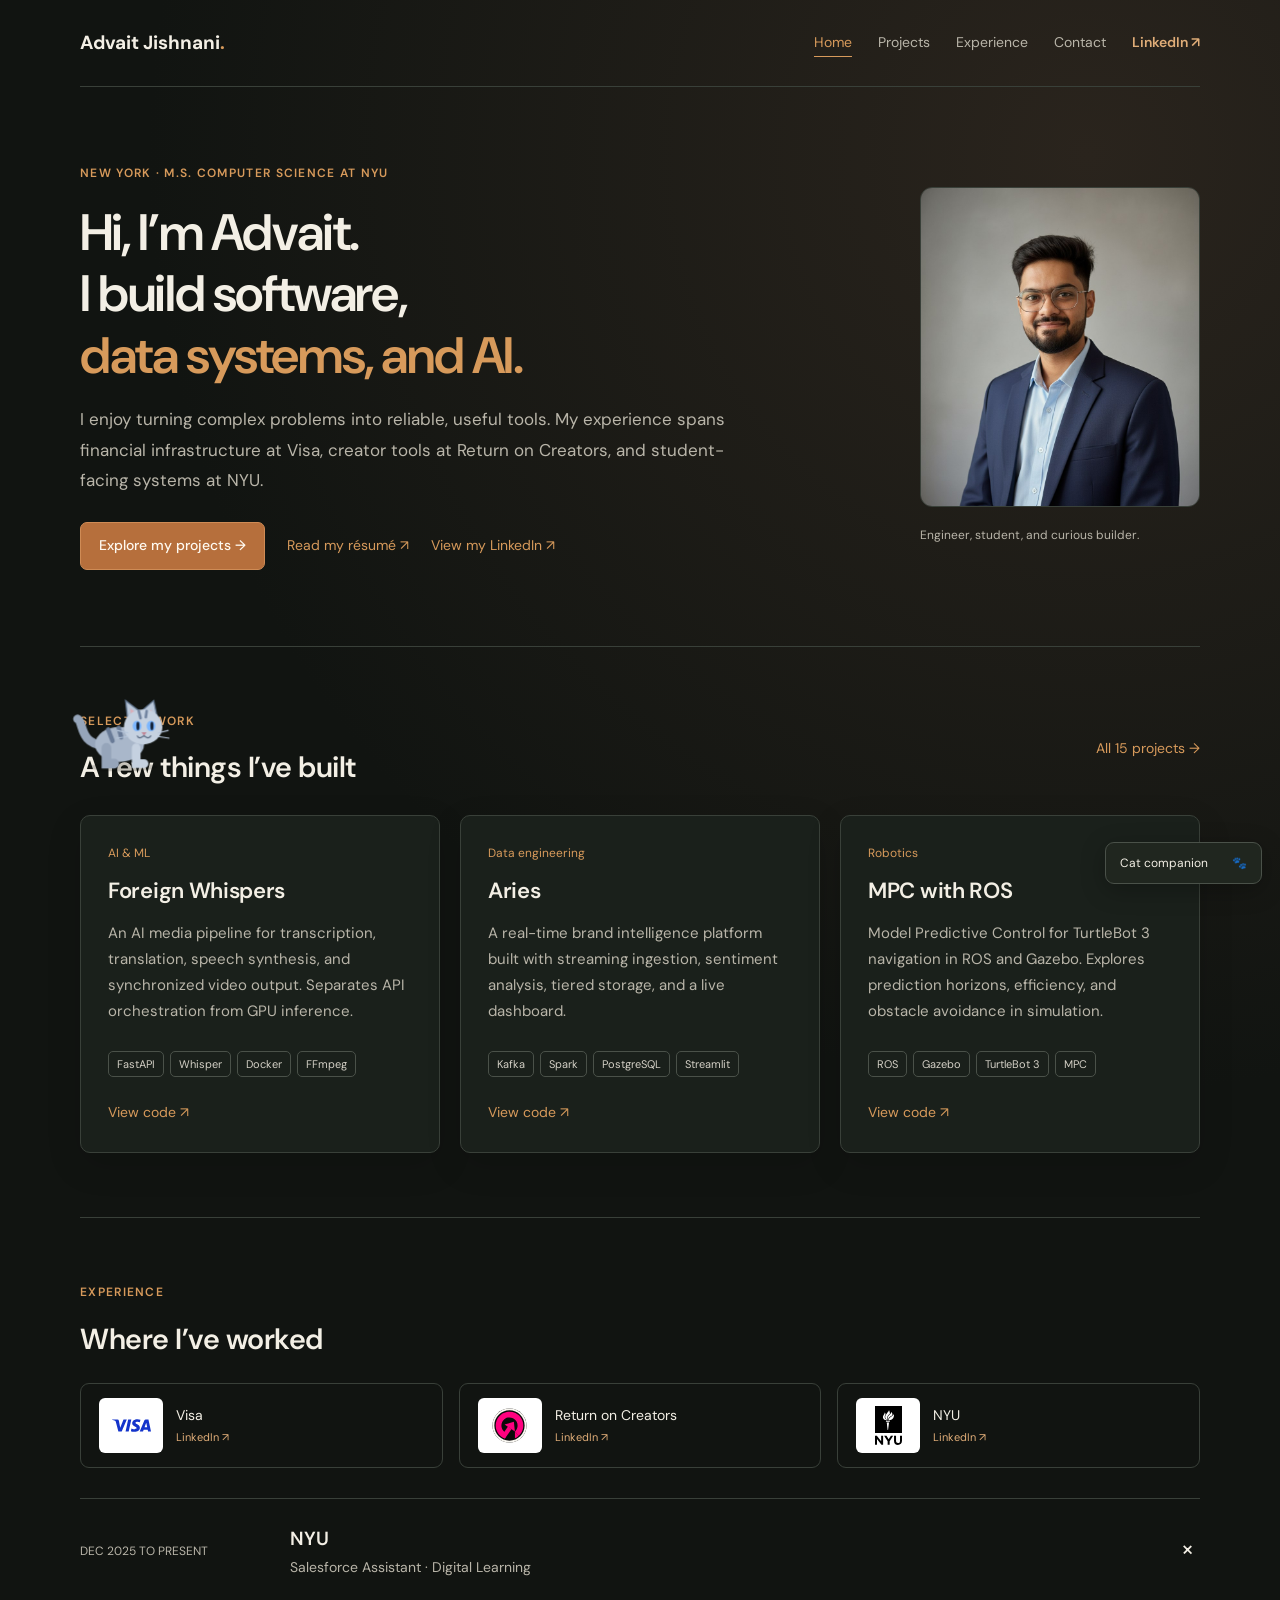
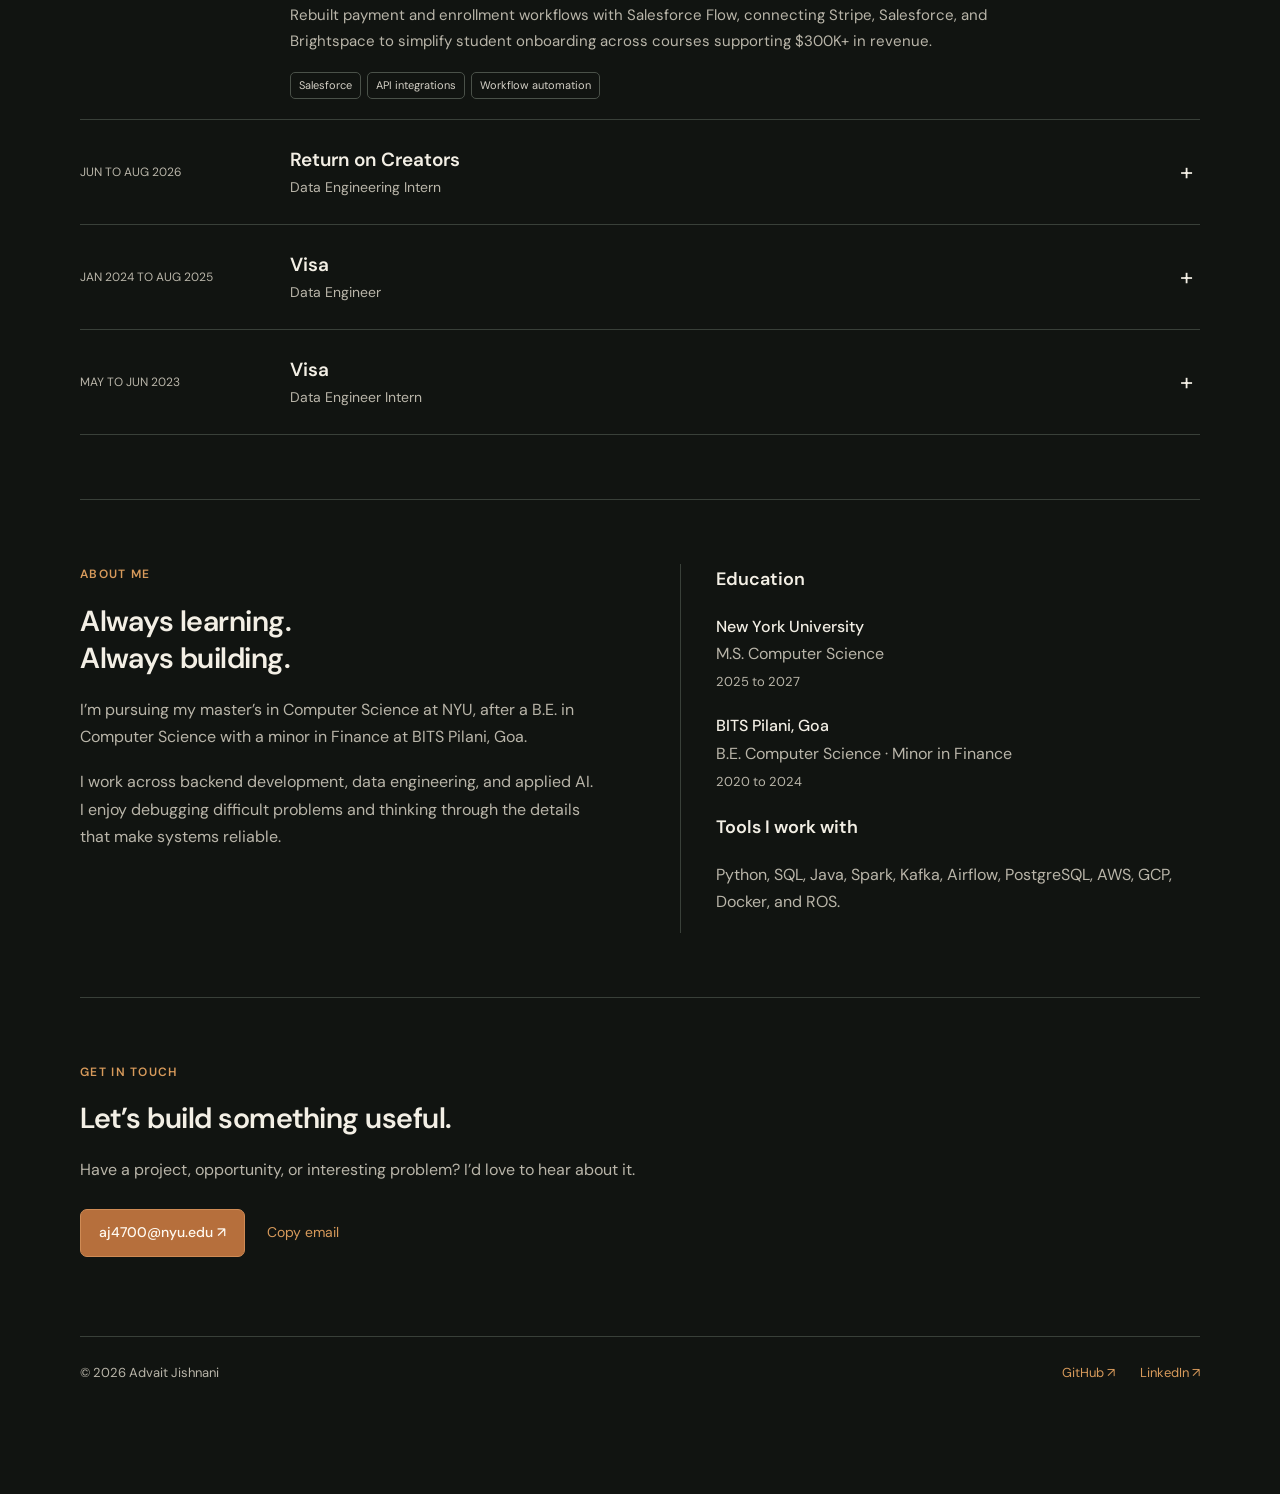
==== commit 955c8bf8: "Refine portfolio theme, profile links, employers, and resume" ====
--- a/index.html
+++ b/index.html
@@ -1,10 +1,10 @@
-<!doctype html><html lang="en"><head><meta charset="utf-8"><meta name="viewport" content="width=device-width,initial-scale=1"><meta name="theme-color" content="#0b0f17"><meta name="description" content="Advait Jishnani, NYU computer science graduate student. Software, data engineering, AI, and robotics projects."><title>Advait Jishnani | Software & Data Engineer</title><link rel="icon" href="favicon.svg"><link rel="stylesheet" href="style.css"></head><body><a class="skip" href="#main">Skip to content</a><header class="header"><a class="brand" href="index.html">Advait Jishnani<span>.</span></a><nav aria-label="Main navigation"><a href="index.html" aria-current="page">Home</a><a href="projects.html" >Projects</a><a href="index.html#experience">Experience</a><a href="index.html#contact">Contact</a></nav></header><main id="main"><section class="intro section"><div><p class="eyebrow">NEW YORK · M.S. COMPUTER SCIENCE AT NYU</p><h1>Hi, I’m Advait.<br>I build software,<br><span>data systems, and AI.</span></h1><p class="lead">I enjoy turning complex problems into reliable, useful tools. My experience spans financial infrastructure at Visa, creator tools at Return on Creators, and student-facing systems at NYU.</p><div class="actions"><a class="button" href="projects.html">Explore my projects →</a><a class="secondary" href="resume.pdf" target="_blank" rel="noopener">Read my résumé ↗</a></div></div><figure><img src="portrait.jpg" alt="Advait Jishnani" width="280" height="320"><figcaption>Engineer, student, and curious builder.</figcaption></figure></section>
+<!doctype html><html lang="en"><head><meta charset="utf-8"><meta name="viewport" content="width=device-width,initial-scale=1"><meta name="theme-color" content="#0b0f17"><meta name="description" content="Advait Jishnani, NYU computer science graduate student. Software, data engineering, AI, and robotics projects."><title>Advait Jishnani | Software & Data Engineer</title><link rel="icon" href="favicon.svg"><link rel="stylesheet" href="style.css"></head><body><a class="skip" href="#main">Skip to content</a><header class="header"><a class="brand" href="index.html">Advait Jishnani<span>.</span></a><nav aria-label="Main navigation"><a href="index.html" aria-current="page">Home</a><a href="projects.html" >Projects</a><a href="index.html#experience">Experience</a><a href="index.html#contact">Contact</a><a class="nav-linkedin" href="https://www.linkedin.com/in/advait-jishnani/" target="_blank" rel="noopener">LinkedIn ↗</a></nav></header><main id="main"><section class="intro section"><div><p class="eyebrow">NEW YORK · M.S. COMPUTER SCIENCE AT NYU</p><h1>Hi, I’m Advait.<br>I build software,<br><span>data systems, and AI.</span></h1><p class="lead">I enjoy turning complex problems into reliable, useful tools. My experience spans financial infrastructure at Visa, creator tools at Return on Creators, and student-facing systems at NYU.</p><div class="actions"><a class="button" href="projects.html">Explore my projects →</a><a class="secondary" href="resume.pdf" target="_blank" rel="noopener">Read my résumé ↗</a><a class="secondary" href="https://www.linkedin.com/in/advait-jishnani/" target="_blank" rel="noopener">View my LinkedIn ↗</a></div></div><figure><img src="portrait.jpg" alt="Advait Jishnani" width="280" height="320"><figcaption>Engineer, student, and curious builder.</figcaption></figure></section>
 <section class="section"><div class="section-heading"><div><p class="eyebrow">SELECTED WORK</p><h2>A few things I’ve built</h2></div><a href="projects.html">All 15 projects →</a></div><div class="project-grid featured"><article class="project" data-category="AI &amp; ML"><span class="category">AI &amp; ML</span><h2>Foreign Whispers</h2><p>An AI media pipeline for transcription, translation, speech synthesis, and synchronized video output. Separates API orchestration from GPU inference.</p><ul class="tags"><li>FastAPI</li><li>Whisper</li><li>Docker</li><li>FFmpeg</li></ul><a href="https://github.com/advaitnaresh/foreign-whispers_aj4700" target="_blank" rel="noopener">View code ↗</a></article><article class="project" data-category="Data engineering"><span class="category">Data engineering</span><h2>Aries</h2><p>A real-time brand intelligence platform built with streaming ingestion, sentiment analysis, tiered storage, and a live dashboard.</p><ul class="tags"><li>Kafka</li><li>Spark</li><li>PostgreSQL</li><li>Streamlit</li></ul><a href="https://github.com/advaitnaresh/Aries" target="_blank" rel="noopener">View code ↗</a></article><article class="project" data-category="Robotics"><span class="category">Robotics</span><h2>MPC with ROS</h2><p>Model Predictive Control for TurtleBot 3 navigation in ROS and Gazebo. Explores prediction horizons, efficiency, and obstacle avoidance in simulation.</p><ul class="tags"><li>ROS</li><li>Gazebo</li><li>TurtleBot 3</li><li>MPC</li></ul><a href="https://github.com/advaitnaresh/MPC" target="_blank" rel="noopener">View code ↗</a></article></div></section>
-<section class="section" id="experience"><p class="eyebrow">EXPERIENCE</p><h2>Where I’ve worked</h2><div class="experience-list">
-<details open><summary><span class="date mono">DEC 2025 TO PRESENT</span><span class="role"><strong>New York University</strong><span>Salesforce Assistant · Tandon Digital Learning</span></span><span class="expand">+</span></summary><div class="experience-detail"><p>Rebuilt payment and enrollment workflows with Salesforce Flow, connecting Stripe, Salesforce, and Brightspace to simplify student onboarding across courses supporting $300K+ in revenue.</p><div class="tags"><span>Salesforce</span><span>API integrations</span><span>Workflow automation</span></div></div></details>
+<section class="section" id="experience"><p class="eyebrow">EXPERIENCE</p><h2>Where I’ve worked</h2><div class="company-links" aria-label="Organizations I have worked with"><a href="https://www.linkedin.com/company/visa/" target="_blank" rel="noopener"><span class="company-logo"><img src="logos/visa.svg" alt="Visa logo"></span><span>Visa<small>LinkedIn ↗</small></span></a><a href="https://www.linkedin.com/company/returnoncreators/" target="_blank" rel="noopener"><span class="company-logo"><img src="logos/roc.svg" alt="Return on Creators logo"></span><span>Return on Creators<small>LinkedIn ↗</small></span></a><a href="https://www.linkedin.com/school/new-york-university/" target="_blank" rel="noopener"><span class="company-logo"><img src="logos/nyu.svg" alt="NYU logo"></span><span>NYU<small>LinkedIn ↗</small></span></a></div><div class="experience-list">
+<details open><summary><span class="date mono">DEC 2025 TO PRESENT</span><span class="role"><strong>NYU</strong><span>Salesforce Assistant · Digital Learning</span></span><span class="expand">+</span></summary><div class="experience-detail"><p>Rebuilt payment and enrollment workflows with Salesforce Flow, connecting Stripe, Salesforce, and Brightspace to simplify student onboarding across courses supporting $300K+ in revenue.</p><div class="tags"><span>Salesforce</span><span>API integrations</span><span>Workflow automation</span></div></div></details>
 <details><summary><span class="date mono">JUN TO AUG 2026</span><span class="role"><strong>Return on Creators</strong><span>Data Engineering Intern</span></span><span class="expand">+</span></summary><div class="experience-detail"><p>Shipped an iMessage onboarding flow with Supabase and automated routing, designed for up to 1,000 simultaneous creators. Rebuilt multi-line inbound routing and resolved three data-integrity bugs before they reached the admin UI.</p><div class="tags"><span>Supabase</span><span>Backend systems</span><span>Data integrity</span></div></div></details>
 <details><summary><span class="date mono">JAN 2024 TO AUG 2025</span><span class="role"><strong>Visa</strong><span>Data Engineer</span></span><span class="expand">+</span></summary><div class="experience-detail"><p>Automated model-risk and refitting workflows, cutting turnaround by 60% and manual effort by 80%. Supported validation across 15+ production models and orchestration across 20+ Airflow workflows.</p><div class="tags"><span>PySpark</span><span>Airflow</span><span>MLOps</span><span>SQL</span></div></div></details>
 <details><summary><span class="date mono">MAY TO JUN 2023</span><span class="role"><strong>Visa</strong><span>Data Engineer Intern</span></span><span class="expand">+</span></summary><div class="experience-detail"><p>Reduced a production query from two hours to under 12 minutes through partitioning, caching, and bucketing in Hive and Spark.</p><div class="tags"><span>Hive</span><span>Spark</span><span>Performance tuning</span></div></div></details></div></section>
 <section class="section about" id="about"><div><p class="eyebrow">ABOUT ME</p><h2>Always learning.<br>Always building.</h2><p>I’m pursuing my master’s in Computer Science at NYU, after a B.E. in Computer Science with a minor in Finance at BITS Pilani, Goa.</p><p>I work across backend development, data engineering, and applied AI. I enjoy debugging difficult problems and thinking through the details that make systems reliable.</p></div><div class="education"><h3>Education</h3><p><strong>New York University</strong><br>M.S. Computer Science<br><span>2025 to 2027</span></p><p><strong>BITS Pilani, Goa</strong><br>B.E. Computer Science · Minor in Finance<br><span>2020 to 2024</span></p><h3>Tools I work with</h3><p>Python, SQL, Java, Spark, Kafka, Airflow, PostgreSQL, AWS, GCP, Docker, and ROS.</p></div></section>
-<section class="section contact" id="contact"><p class="eyebrow">GET IN TOUCH</p><h2>Let’s build something useful.</h2><p>Have a project, opportunity, or interesting problem? I’d love to hear about it.</p><div class="actions"><a class="button" href="mailto:aj4700@nyu.edu">aj4700@nyu.edu ↗</a><button id="copy-email" class="secondary">Copy email</button><span id="copy-status" role="status"></span></div></section></main><footer><span>© <span id="year">2026</span> Advait Jishnani</span><a href="https://github.com/advaitnaresh" target="_blank" rel="noopener">GitHub ↗</a><a href="https://linkedin.com/in/advait-jishnani" target="_blank" rel="noopener">LinkedIn ↗</a></footer><div id="cat" class="cat" data-state="sit" aria-hidden="true"><div class="cat-direction"><svg viewBox="0 0 120 100" xmlns="http://www.w3.org/2000/svg"><ellipse cx="59" cy="92" rx="37" ry="4" fill="#000" opacity=".18"/><g class="cat-tail"><path d="M37 69C10 73 10 53 15 44" fill="none" stroke="#ef963f" stroke-width="12" stroke-linecap="round"/><path d="M14 51L23 54M17 65L24 61" stroke="#cd712b" stroke-width="4" stroke-linecap="round"/></g><g class="cat-body"><ellipse cx="54" cy="68" rx="29" ry="22" fill="#f4a34e"/><ellipse cx="60" cy="75" rx="18" ry="14" fill="#ffe0ad"/><path d="M36 53L40 62M47 49L49 59M58 48L58 57" stroke="#d98030" stroke-width="5" stroke-linecap="round"/><g class="leg leg-back"><path d="M38 73V87H48" stroke="#f3a451" stroke-width="12" fill="none" stroke-linecap="round"/><ellipse cx="46" cy="88" rx="9" ry="5" fill="#ffe0ad"/></g><g class="leg leg-front"><path d="M74 73V87H83" stroke="#ffbd70" stroke-width="11" fill="none" stroke-linecap="round"/><ellipse cx="82" cy="88" rx="9" ry="5" fill="#ffe8c5"/></g></g><g class="cat-head"><path d="M56 40Q52 11 61 12L78 26L92 13Q102 9 103 42Z" fill="#f8ac58" stroke="#df8838" stroke-width="1.5"/><path d="M60 22L62 37L72 29Q65 21 60 22M94 22L85 30L98 36Z" fill="#f5b0a4"/><ellipse cx="80" cy="46" rx="29" ry="25" fill="#ffbd70"/><path d="M70 24L74 32M81 23V31M91 26L87 33" stroke="#df8533" stroke-width="3.5" stroke-linecap="round"/><ellipse cx="80" cy="57" rx="18" ry="12" fill="#ffe9c9"/><g class="cat-eyes"><ellipse cx="68" cy="44" rx="7.5" ry="9" fill="#523728"/><ellipse cx="92" cy="44" rx="7.5" ry="9" fill="#523728"/><ellipse cx="66" cy="41" rx="2.8" ry="3.2" fill="#fff9ee"/><ellipse cx="90" cy="41" rx="2.8" ry="3.2" fill="#fff9ee"/><circle cx="71" cy="48" r="1.3" fill="#f9ddaa"/><circle cx="95" cy="48" r="1.3" fill="#f9ddaa"/></g><ellipse cx="59" cy="54" rx="5.5" ry="3" fill="#ed927d" opacity=".65"/><ellipse cx="101" cy="54" rx="5.5" ry="3" fill="#ed927d" opacity=".65"/><path d="M77 53Q80 51 83 53L80 57Z" fill="#d78582"/><path d="M80 57Q76 63 72 58M80 57Q84 63 88 58" stroke="#926249" fill="none" stroke-width="1.5" stroke-linecap="round"/><path d="M61 57L49 54M61 61L48 62M100 57L111 54M100 61L112 63" stroke="#a66b42" stroke-width="1.1" stroke-linecap="round" opacity=".8"/></g><g class="cat-paw"><ellipse cx="94" cy="71" rx="10" ry="8" fill="#ffe5bd"/><ellipse cx="95" cy="72" rx="4" ry="3" fill="#efa49a"/><circle cx="90" cy="68" r="1.5" fill="#efa49a"/><circle cx="95" cy="66.5" r="1.5" fill="#efa49a"/><circle cx="99" cy="68" r="1.5" fill="#efa49a"/></g></svg></div><span class="cat-sleep">z z z</span></div>
-<details class="cat-controls"><summary>Tabby companion <span aria-hidden="true">🐾</span></summary><div><label><input type="checkbox" id="cat-follow"> Follow my cursor</label><label><input type="checkbox" id="cat-show" checked> Show cat</label><p id="cat-mode" role="status">The cat is exploring.</p></div></details><script src="app.js"></script></body></html>+<section class="section contact" id="contact"><p class="eyebrow">GET IN TOUCH</p><h2>Let’s build something useful.</h2><p>Have a project, opportunity, or interesting problem? I’d love to hear about it.</p><div class="actions"><a class="button" href="mailto:aj4700@nyu.edu">aj4700@nyu.edu ↗</a><button id="copy-email" class="secondary">Copy email</button><span id="copy-status" role="status"></span></div></section></main><footer><span>© <span id="year">2026</span> Advait Jishnani</span><a href="https://github.com/advaitnaresh" target="_blank" rel="noopener">GitHub ↗</a><a href="https://linkedin.com/in/advait-jishnani" target="_blank" rel="noopener">LinkedIn ↗</a></footer><div id="cat" class="cat" data-state="sit" aria-hidden="true"><div class="cat-direction"><svg viewBox="0 0 120 100" xmlns="http://www.w3.org/2000/svg"><ellipse cx="59" cy="91" rx="39" ry="5" fill="#000" opacity=".2"/><g class="cat-tail"><path d="M37 66C9 65 14 39 7 36" fill="none" stroke="#96a5ba" stroke-width="10" stroke-linecap="round"/></g><g class="cat-body"><ellipse cx="55" cy="65" rx="28" ry="20" fill="#a9b7ca"/><path d="M42 48L47 61M54 46L57 57M65 47L68 56" stroke="#697b97" stroke-width="5" stroke-linecap="round"/><g class="leg leg-back"><path d="M40 69V87H49" stroke="#96a5ba" stroke-width="11" fill="none" stroke-linecap="round"/></g><g class="leg leg-front"><path d="M74 69V87H83" stroke="#c5d1e0" stroke-width="10" fill="none" stroke-linecap="round"/></g></g><g class="cat-head"><path d="M65 43L62 15L79 28L94 15L100 44Z" fill="#b9c7d9" stroke="#657993" stroke-width="1.5"/><path d="M67 24L69 36L76 30M91 25L87 32L95 35" fill="#dcaeb8"/><ellipse cx="82" cy="45" rx="22" ry="20" fill="#c5d1e0"/><path d="M77 27L79 35M86 27L85 34" stroke="#7184a0" stroke-width="3" stroke-linecap="round"/><g class="cat-eyes"><ellipse cx="75" cy="44" rx="5" ry="6" fill="#7cb7ff"/><ellipse cx="91" cy="44" rx="5" ry="6" fill="#7cb7ff"/><ellipse cx="76" cy="44" rx="1.8" ry="4.8" fill="#152439"/><ellipse cx="92" cy="44" rx="1.8" ry="4.8" fill="#152439"/></g><path d="M80 51L86 51L83 55Z" fill="#c18595"/><path d="M83 55Q77 60 75 55M83 55Q88 60 91 55" stroke="#52637b" fill="none" stroke-width="1.3"/><path d="M65 52L52 49M65 56L51 58M99 52L111 49M99 56L112 58" stroke="#b6c6db" stroke-width="1.2"/></g><g class="cat-paw"><ellipse cx="95" cy="70" rx="10" ry="6" fill="#d4deec"/></g></svg></div><span class="cat-sleep">z z z</span></div>
+<details class="cat-controls"><summary>Cat companion <span aria-hidden="true">🐾</span></summary><div><label><input type="checkbox" id="cat-follow"> Follow my cursor</label><label><input type="checkbox" id="cat-show" checked> Show cat</label><p id="cat-mode" role="status">The cat is exploring.</p></div></details><script src="app.js"></script></body></html>
--- a/style.css
+++ b/style.css
@@ -1,6 +1,25 @@
 @import url('https://fonts.googleapis.com/css2?family=DM+Sans:wght@400;500;600;700&display=swap');
 :root{color-scheme:dark;--bg:#0b0f17;--panel:#121a27;--text:#edf2fa;--muted:#abb7ca;--line:#293448;--blue:#84b6ff}*{box-sizing:border-box}html{scroll-behavior:smooth;scroll-padding-top:24px}body{margin:0;background:var(--bg);color:var(--text);font-family:'DM Sans',system-ui,sans-serif;font-size:16px;line-height:1.7}a{color:var(--blue);text-decoration:none}a:hover{text-decoration:underline}button,input{font:inherit}button{cursor:pointer}a:focus-visible,button:focus-visible,input:focus-visible,summary:focus-visible{outline:2px solid var(--blue);outline-offset:5px}h1,h2,h3,p{margin:0 0 18px}h1{font-size:clamp(34px,4vw,52px);line-height:1.2;letter-spacing:-1.4px;font-weight:600}h1 span{color:var(--blue)}h2{font-size:29px;line-height:1.3;letter-spacing:-.5px;font-weight:600}h3{font-size:18px;font-weight:600}p{color:var(--muted)}.header,main,footer{width:min(1120px,90%);margin:auto}.header{display:flex;justify-content:space-between;align-items:center;padding:27px 0;border-bottom:1px solid var(--line);gap:24px}.brand{font-size:19px;font-weight:700;color:var(--text);white-space:nowrap}.brand span{color:var(--blue)}nav{display:flex;gap:26px;font-size:14px}nav a{color:var(--muted)}nav a[aria-current]{color:var(--blue);text-decoration:underline;text-underline-offset:9px}.section{padding:64px 0;border-bottom:1px solid var(--line)}.intro{display:grid;grid-template-columns:1fr 280px;gap:80px;align-items:center;padding:76px 0}.eyebrow{font-size:12px;font-weight:600;letter-spacing:1.3px;color:var(--blue);margin-bottom:18px}.lead{font-size:17px;max-width:670px;line-height:1.8}.intro figure{margin:0}.intro img{width:100%;height:320px;object-fit:cover;object-position:center 25%;border-radius:12px;border:1px solid var(--line)}figcaption{font-size:12px;color:var(--muted);margin-top:10px}.actions{display:flex;gap:22px;align-items:center;flex-wrap:wrap;margin-top:26px}.button{display:inline-block;background:#286be8;color:white;border:1px solid #467fed;border-radius:7px;padding:11px 18px;font-size:14px;font-weight:500}.button:hover{background:#367cfa;text-decoration:none}.secondary{color:var(--blue);background:none;border:0;padding:8px 0;font-size:14px}.section-heading{display:flex;align-items:center;justify-content:space-between;gap:24px;margin-bottom:28px}.section-heading h2{margin:0}.section-heading>a{font-size:14px;white-space:nowrap}.project-grid{display:grid;grid-template-columns:repeat(2,minmax(0,1fr));gap:20px}.featured{grid-template-columns:repeat(3,minmax(0,1fr))}.project{border:1px solid var(--line);background:var(--panel);border-radius:10px;padding:27px;display:flex;flex-direction:column}.category{color:var(--blue);font-size:12px;margin-bottom:14px}.project h2{font-size:22px;letter-spacing:-.3px;margin-bottom:14px}.project p{font-size:15px;line-height:1.75}.tags{list-style:none;display:flex;flex-wrap:wrap;gap:6px;padding:0;margin:8px 0 24px}.tags li,.tags span{font-size:11px;border:1px solid #344158;border-radius:5px;padding:3px 8px;color:#bdcbe0}.project>a{font-size:14px;margin-top:auto}.experience-list{margin-top:30px;border-top:1px solid var(--line)}details{border-bottom:1px solid var(--line)}summary{display:grid;grid-template-columns:190px 1fr 20px;align-items:center;gap:20px;padding:24px 0;list-style:none;cursor:pointer}summary::-webkit-details-marker{display:none}.date{font-size:12px;color:var(--muted)}.role strong{display:block;font-weight:600;font-size:19px}.role>span{display:block;font-size:14px;color:var(--muted)}.expand{font-size:24px}details[open] .expand{transform:rotate(45deg)}.experience-detail{margin-left:210px;padding-bottom:20px;max-width:700px}.experience-detail p{font-size:15px}.experience-detail .tags{margin-bottom:0}.about{display:grid;grid-template-columns:1fr 1fr;gap:80px}.education{border-left:1px solid var(--line);padding-left:35px}.education span{font-size:13px}.education strong{color:var(--text);font-weight:500}.contact>p{max-width:650px}.contact .actions{margin-bottom:15px}#copy-status{font-size:12px}.projects-intro{border-bottom:0}.project-tools{display:flex;flex-direction:column;gap:20px;margin-top:32px}.filters{display:flex;gap:8px;flex-wrap:wrap}.filters button{font-size:13px;padding:8px 14px;background:transparent;color:var(--muted);border:1px solid var(--line);border-radius:6px}.filters button[aria-pressed=true]{background:#183458;color:#bfd9ff;border-color:#527bae}.search-label{font-size:13px;color:var(--muted);max-width:400px}.search-label input{display:block;margin-top:7px;width:100%;background:var(--panel);border:1px solid #3b4a62;color:var(--text);border-radius:6px;padding:10px 13px;font-size:14px}.result-count{font-size:13px;margin:22px 0 16px}[hidden]{display:none!important}footer{display:flex;gap:25px;align-items:center;padding:25px 0 110px;font-size:13px}footer>span{margin-right:auto;color:var(--muted)}.skip{position:fixed;top:-100px;left:15px;background:var(--panel);padding:12px;z-index:100}.skip:focus{top:10px}
-.cat{position:fixed;width:105px;height:88px;left:0;top:0;z-index:20;pointer-events:none;will-change:transform}.cat-direction{width:100%;height:100%;transform-origin:center}.cat svg{width:100%;height:100%;overflow:visible}.cat-tail{transform-origin:36px 67px;animation:tail 3s ease-in-out infinite}.cat-paw{opacity:0;transform-origin:78px 70px}.cat-head{transform-origin:80px 60px}.cat-sleep{display:none;position:absolute;top:0;left:62px;color:#ffd59b;font-size:13px;letter-spacing:3px}.cat[data-state=walk] .leg-front{animation:step .3s ease-in-out infinite alternate;transform-origin:74px 69px}.cat[data-state=walk] .leg-back{animation:step .3s ease-in-out -.3s infinite alternate;transform-origin:40px 69px}.cat[data-state=walk] .cat-head{animation:bob .6s ease-in-out infinite}.cat[data-state=sit] .cat-body,.cat[data-state=sleep] .cat-body{transform:translate(8px,8px) scale(.85,.85);transform-origin:60px 80px}.cat[data-state=sleep] .cat-eyes{transform:translateY(40px) scaleY(.1)}.cat[data-state=sleep] .cat-sleep{display:block}.cat[data-state=groom] .cat-paw,.cat[data-state=play] .cat-paw{opacity:1;animation:paw .7s ease-in-out infinite alternate}.cat[data-state=groom] .cat-head{animation:groom .7s ease-in-out infinite alternate}.cat[data-state=play] .cat-head{animation:bob .4s ease-in-out infinite}.cat[data-state=pounce] svg{animation:pounce .55s ease-out}.cat-controls{position:fixed;bottom:16px;right:18px;z-index:30;border:1px solid #35445c;border-radius:9px;background:#141e2e;box-shadow:0 6px 25px #0004;max-width:245px}.cat-controls summary{display:flex;justify-content:space-between;gap:24px;font-size:12px;padding:10px 14px}.cat-controls>div{padding:0 14px 12px}.cat-controls label{display:flex;align-items:center;gap:9px;font-size:13px;padding:5px 0;color:#d3deee}.cat-controls input{accent-color:#72aaff;width:15px;height:15px}.cat-controls p{font-size:11px;line-height:1.5;margin:8px 0 0}.cat-controls[open]{width:245px}@keyframes tail{50%{transform:rotate(13deg)}}@keyframes step{from{transform:rotate(-17deg)}to{transform:rotate(17deg)}}@keyframes bob{50%{transform:translateY(-2px)}}@keyframes paw{to{transform:translate(0,-13px) rotate(-20deg)}}@keyframes groom{to{transform:rotate(12deg)}}@keyframes pounce{50%{transform:translateY(-19px) rotate(-6deg)}}
+.cat{position:fixed;width:105px;height:88px;left:0;top:0;z-index:20;pointer-events:none;will-change:transform}.cat-direction{width:100%;height:100%;transform-origin:center}.cat svg{width:100%;height:100%;overflow:visible}.cat-tail{transform-origin:36px 67px;animation:tail 3s ease-in-out infinite}.cat-paw{opacity:0;transform-origin:78px 70px}.cat-head{transform-origin:80px 60px}.cat-sleep{display:none;position:absolute;top:0;left:62px;color:#a8cfff;font-size:13px;letter-spacing:3px}.cat[data-state=walk] .leg-front{animation:step .3s ease-in-out infinite alternate;transform-origin:74px 69px}.cat[data-state=walk] .leg-back{animation:step .3s ease-in-out -.3s infinite alternate;transform-origin:40px 69px}.cat[data-state=walk] .cat-head{animation:bob .6s ease-in-out infinite}.cat[data-state=sit] .cat-body,.cat[data-state=sleep] .cat-body{transform:translate(8px,8px) scale(.85,.85);transform-origin:60px 80px}.cat[data-state=sleep] .cat-eyes{transform:translateY(40px) scaleY(.1)}.cat[data-state=sleep] .cat-sleep{display:block}.cat[data-state=groom] .cat-paw,.cat[data-state=play] .cat-paw{opacity:1;animation:paw .7s ease-in-out infinite alternate}.cat[data-state=groom] .cat-head{animation:groom .7s ease-in-out infinite alternate}.cat[data-state=play] .cat-head{animation:bob .4s ease-in-out infinite}.cat[data-state=pounce] svg{animation:pounce .55s ease-out}.cat-controls{position:fixed;bottom:16px;right:18px;z-index:30;border:1px solid #35445c;border-radius:9px;background:#141e2e;box-shadow:0 6px 25px #0004;max-width:245px}.cat-controls summary{display:flex;justify-content:space-between;gap:24px;font-size:12px;padding:10px 14px}.cat-controls>div{padding:0 14px 12px}.cat-controls label{display:flex;align-items:center;gap:9px;font-size:13px;padding:5px 0;color:#d3deee}.cat-controls input{accent-color:#72aaff;width:15px;height:15px}.cat-controls p{font-size:11px;line-height:1.5;margin:8px 0 0}.cat-controls[open]{width:245px}@keyframes tail{50%{transform:rotate(13deg)}}@keyframes step{from{transform:rotate(-17deg)}to{transform:rotate(17deg)}}@keyframes bob{50%{transform:translateY(-2px)}}@keyframes paw{to{transform:translate(0,-13px) rotate(-20deg)}}@keyframes groom{to{transform:rotate(12deg)}}@keyframes pounce{50%{transform:translateY(-19px) rotate(-6deg)}}
 @media(max-width:900px){.intro{gap:35px;grid-template-columns:1fr 220px}.intro img{height:270px}.featured{grid-template-columns:1fr}.featured .project{padding:25px}.about{gap:35px}.project{padding:23px}}
 @media(max-width:640px){.header{align-items:flex-start;flex-direction:column;gap:16px;padding:22px 0}.brand{font-size:18px}nav{gap:23px;font-size:13px}.section{padding:42px 0}.intro{grid-template-columns:1fr;gap:30px}.intro figure{display:none}h1{font-size:35px;letter-spacing:-.8px}.lead{font-size:16px}.section-heading{align-items:flex-start;flex-direction:column;gap:16px}h2{font-size:26px}.project-grid{grid-template-columns:1fr}.project h2{font-size:22px}summary{grid-template-columns:1fr 20px;gap:7px}.date{grid-column:1/-1}.role>span{font-size:13px}.experience-detail{margin-left:0}.about{grid-template-columns:1fr;gap:25px}.education{border-left:0;border-top:1px solid var(--line);padding:24px 0 0}.filters{gap:7px}.filters button{padding:7px 11px;font-size:12px}.actions{gap:16px}footer{font-size:11px;gap:15px}.cat{width:85px;height:71px}.cat-controls{right:12px;bottom:12px}.cat-controls summary{font-size:11px;padding:8px 12px}}
 @media(prefers-reduced-motion:reduce){html{scroll-behavior:auto}*,*:before,*:after{animation:none!important;transition:none!important}}
+
+.nav-linkedin{color:var(--blue);font-weight:600}.company-links{display:flex;gap:16px;flex-wrap:wrap;margin:25px 0 30px}.company-links>a{display:flex;align-items:center;gap:13px;padding:14px 18px;border:1px solid var(--line);border-radius:9px;flex:1;min-width:210px;color:var(--text);font-size:14px}.company-logo{width:64px;height:55px;background:#fff;border-radius:6px;display:grid;place-items:center;padding:8px;flex-shrink:0}.company-logo img{width:100%;height:100%;object-fit:contain}.company-links small{display:block;font-size:11px;color:var(--blue)}nav{flex-wrap:wrap;row-gap:12px}@media(max-width:900px){.header{align-items:flex-start;flex-direction:column;gap:16px}nav{gap:19px}}@media(max-width:640px){.company-links{flex-direction:column}.company-links>a{min-width:0}.company-logo{width:55px;height:48px}nav{column-gap:18px;font-size:12px}}
+
+.company-logo{overflow:hidden}.company-logo img{display:block;max-width:48px;max-height:39px;width:auto;height:auto}@media(max-width:640px){.company-logo img{max-width:39px;max-height:32px}}
+
+/* Warm graphite theme: restrained, readable, and less synthetic than electric blue. */
+:root{--bg:#111411;--panel:#1a201b;--text:#f3efe5;--muted:#b9b5a9;--line:#394039;--blue:#d79a5b}
+body{background:radial-gradient(circle at 85% 5%,#2a241d 0,transparent 30%),var(--bg)}
+.button{background:#b66f3c;border-color:#cf8b55;color:#fffaf1}
+.button:hover{background:#c98049}
+.project{box-shadow:0 12px 35px #0002}
+.tags li,.tags span{border-color:#4a5149;color:#d4d0c6}
+.filters button[aria-pressed=true]{background:#3a2b20;color:#f3d5b3;border-color:#a66b3f}
+.search-label input{border-color:#4a5149}
+.cat-controls{background:#20261f;border-color:#4a5149}
+.cat-controls label{color:#e8e3d8}
+.cat-controls input{accent-color:#c98049}
+.cat-sleep{color:#e0ad78}
+.nav-linkedin,.company-links small{color:#e0ad78}
